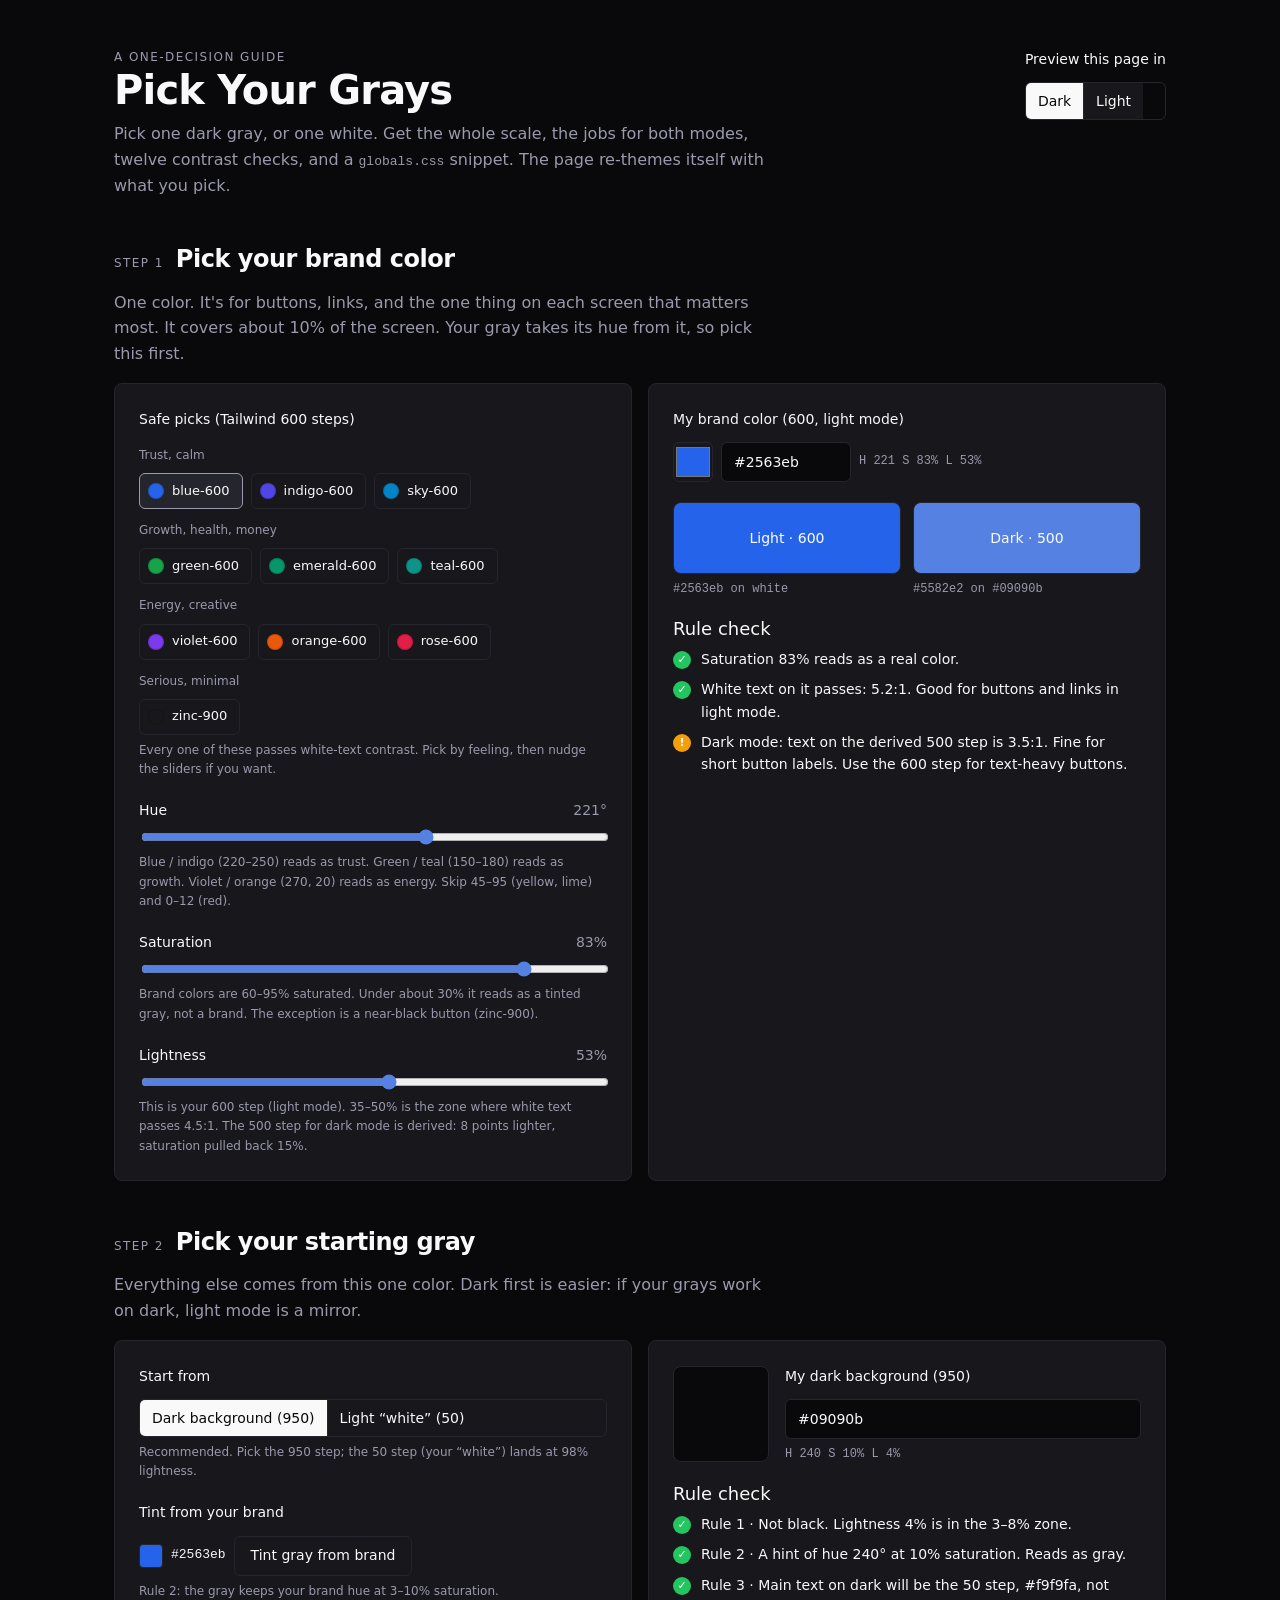
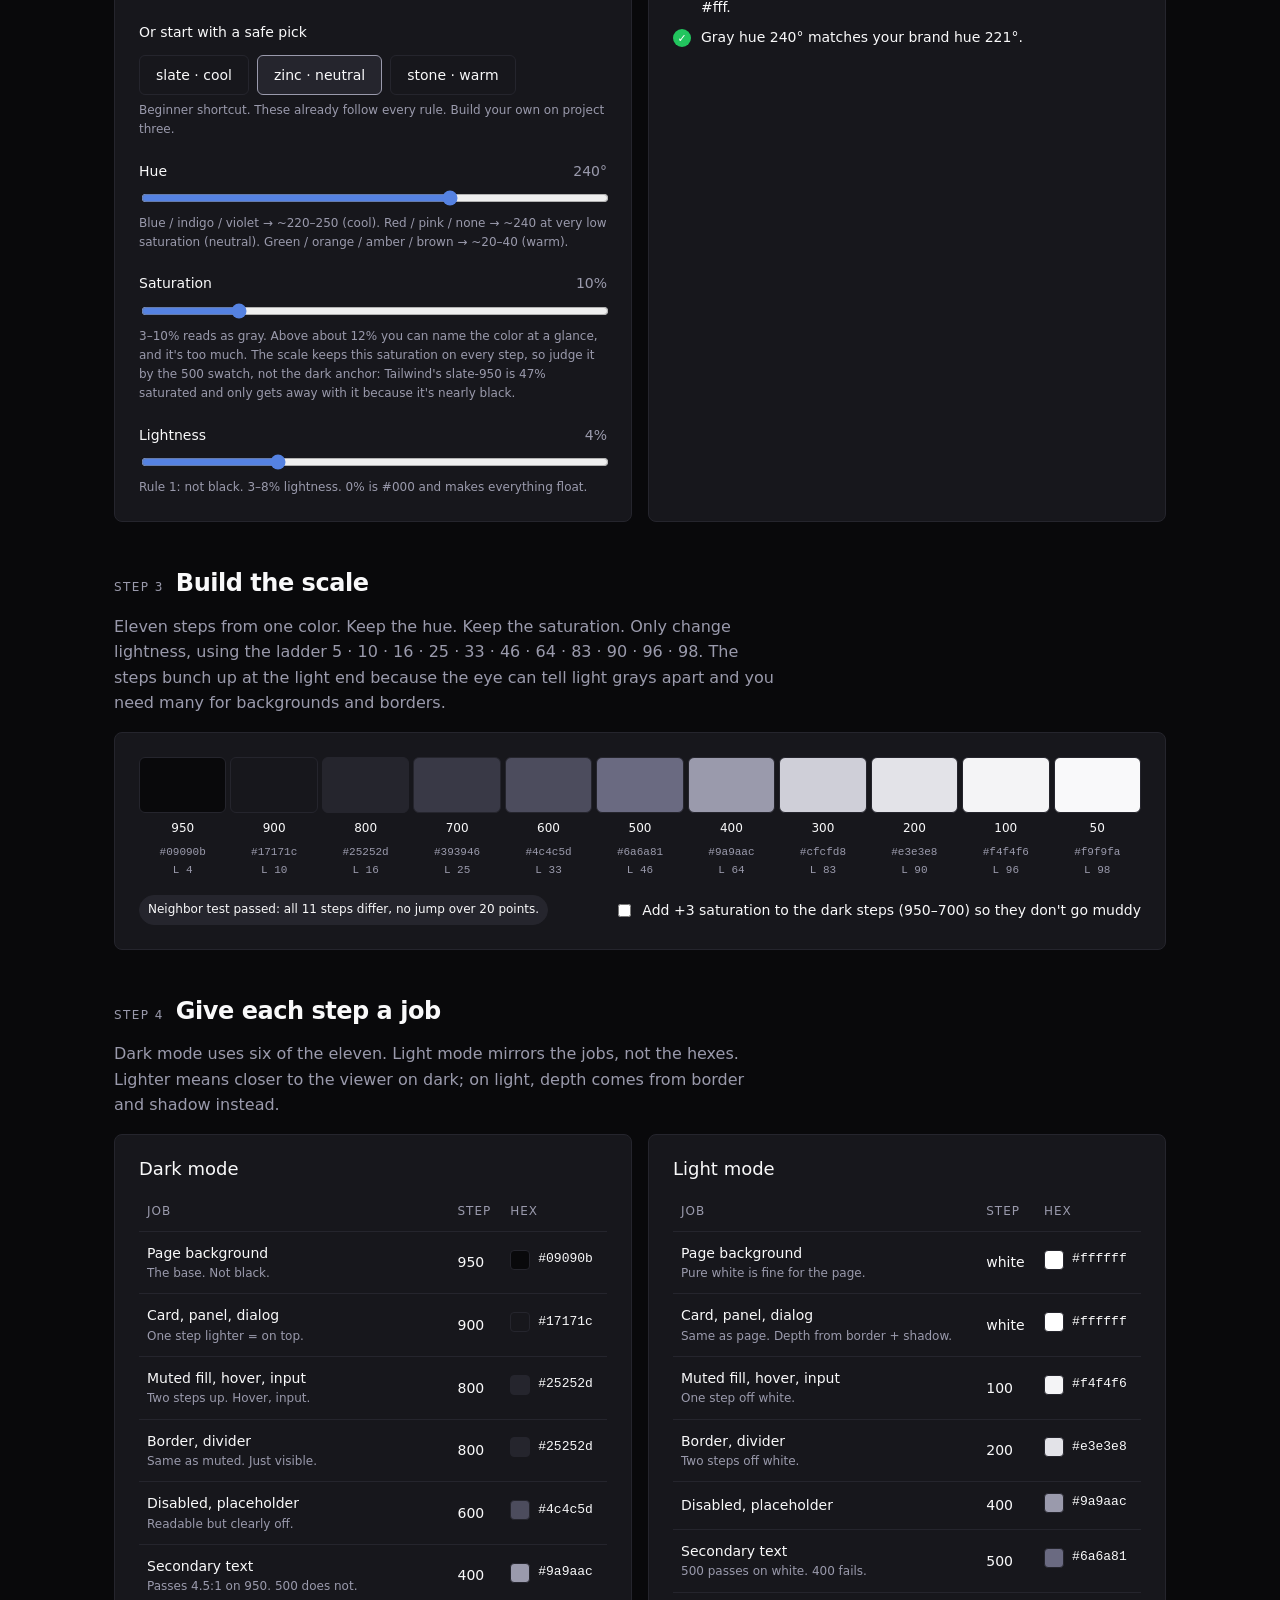
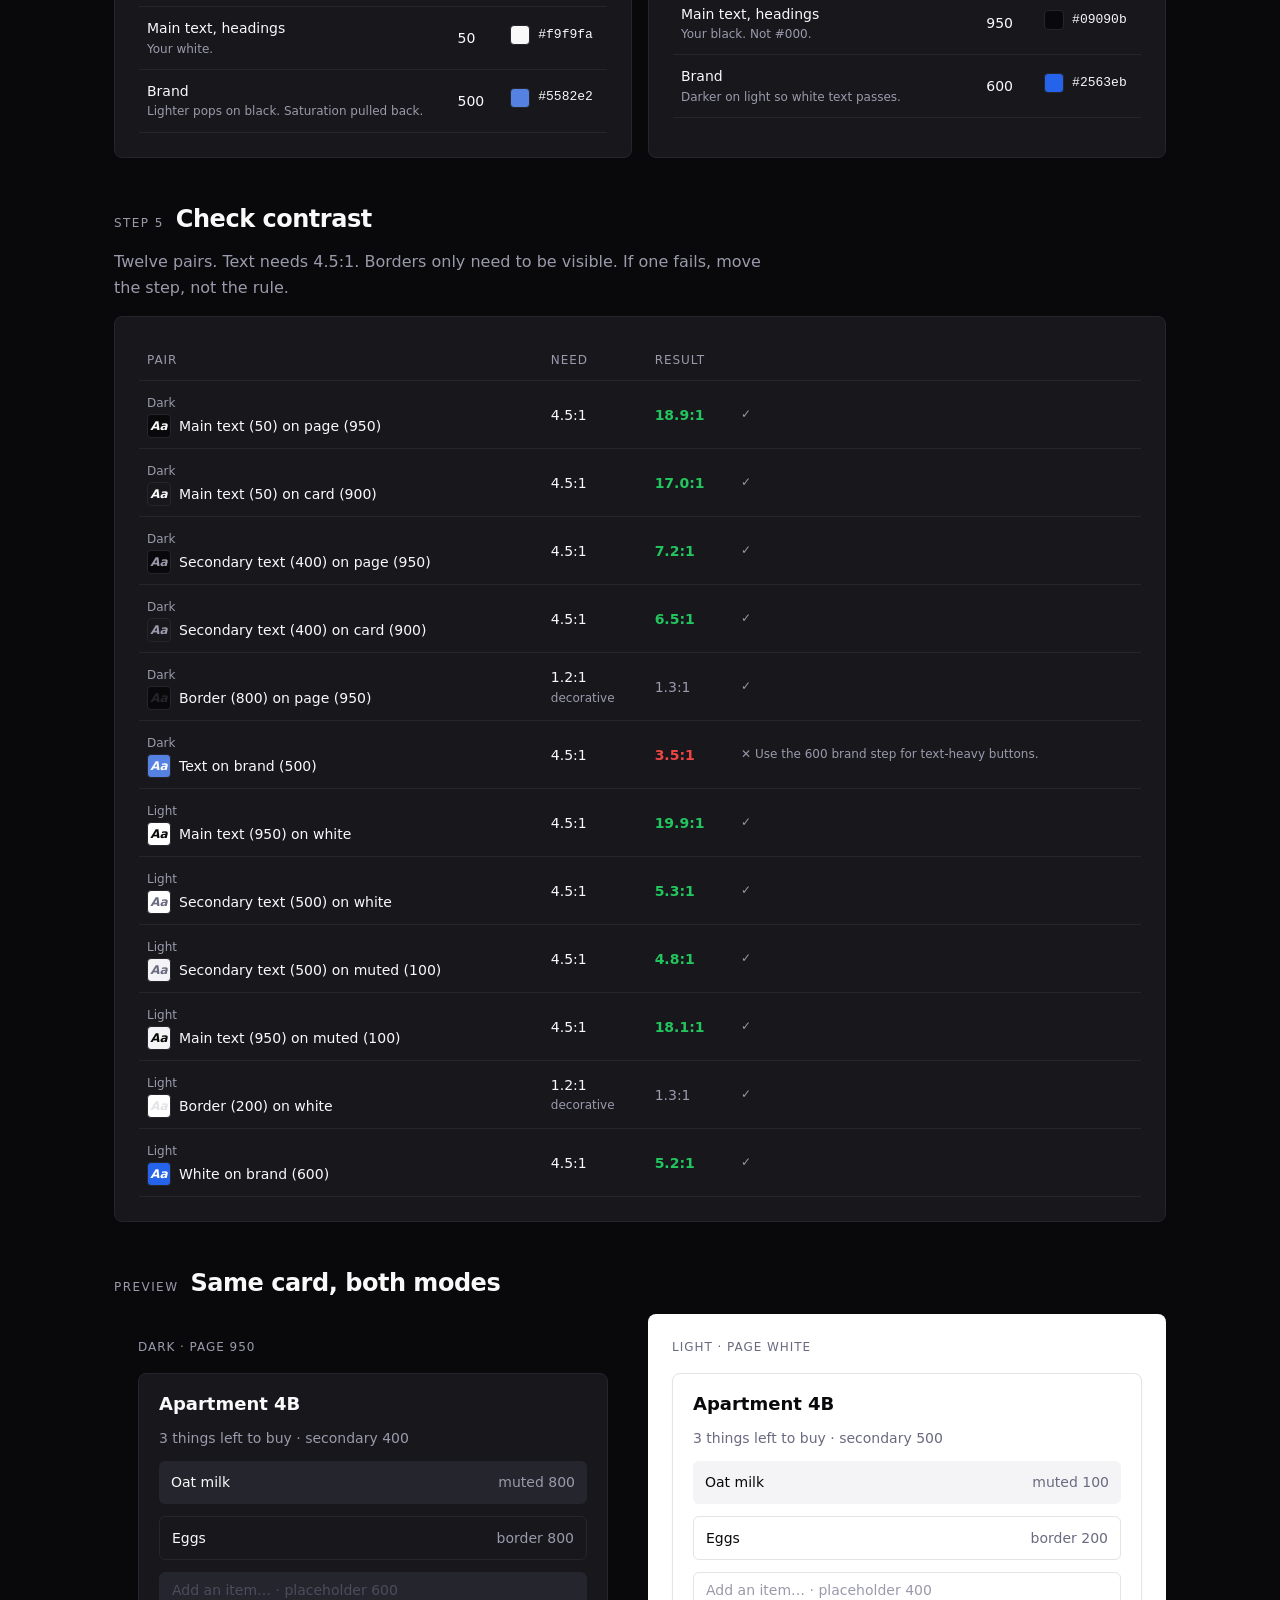
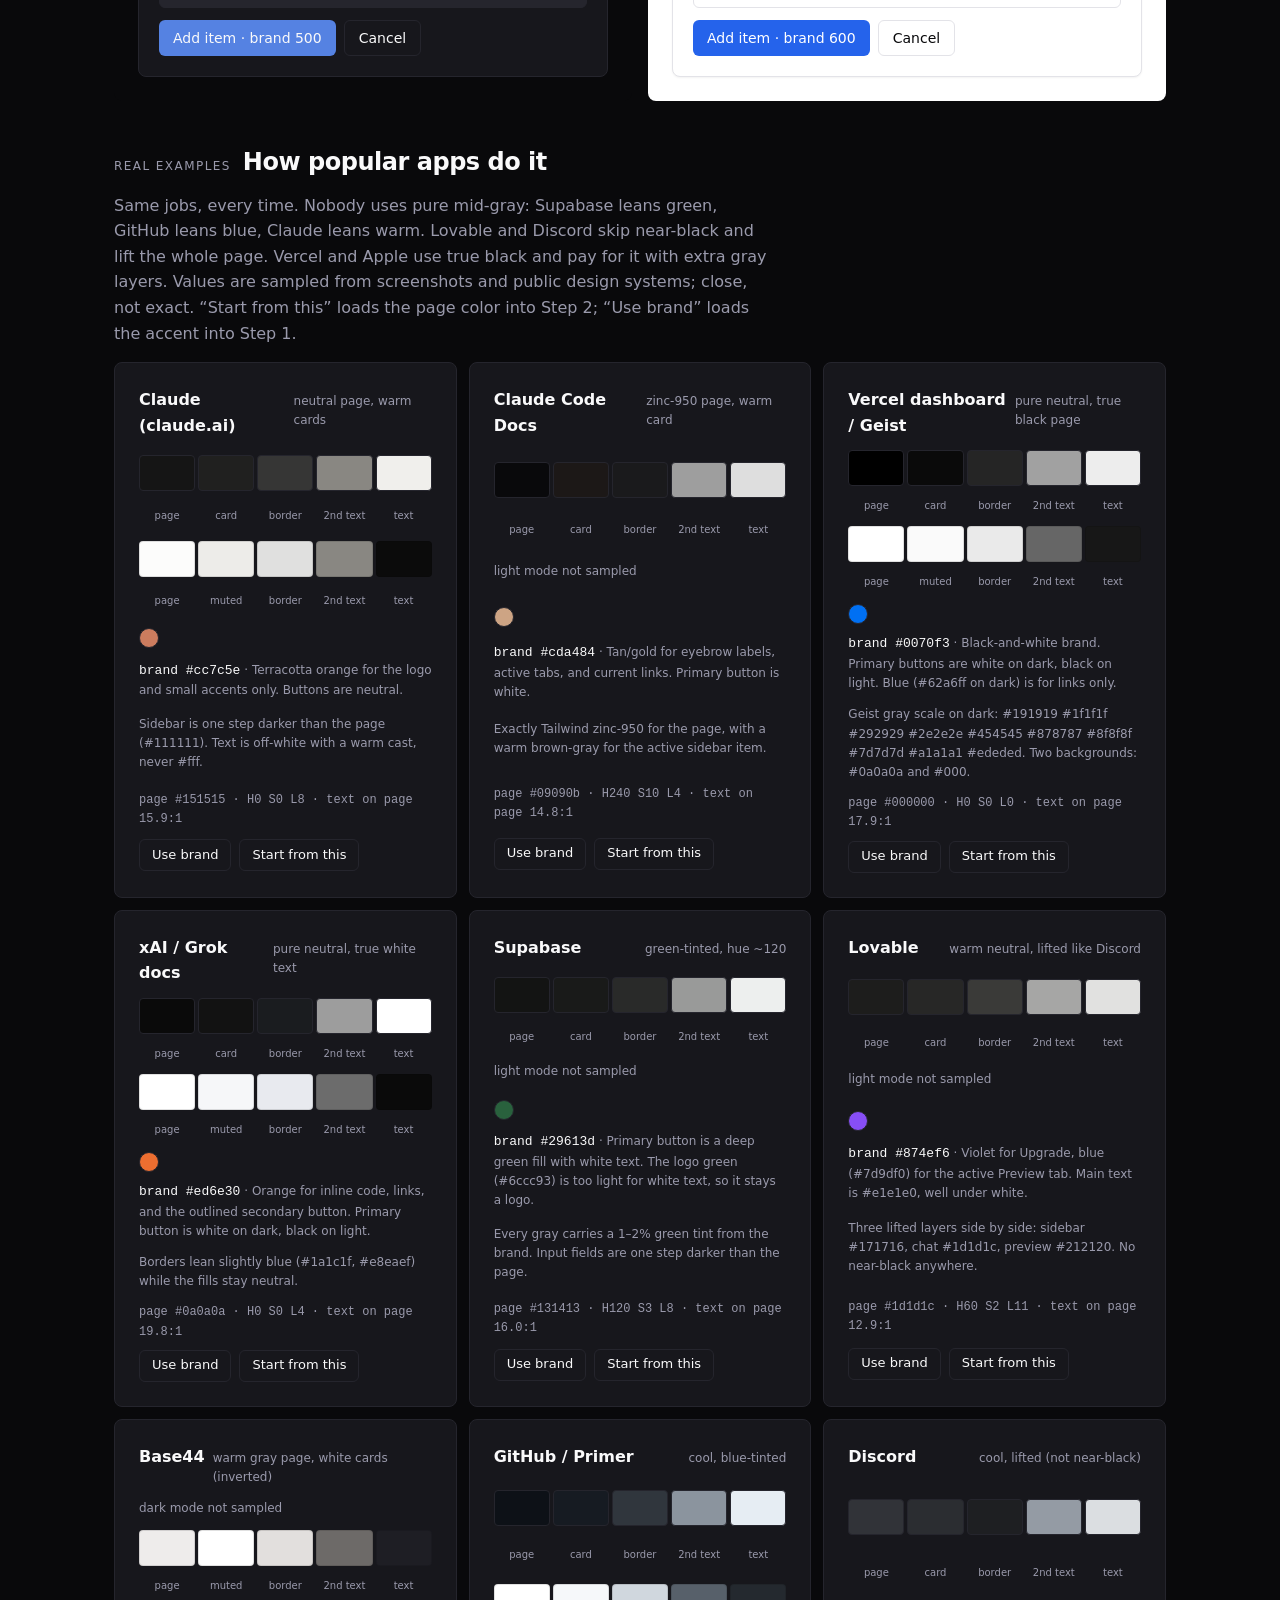
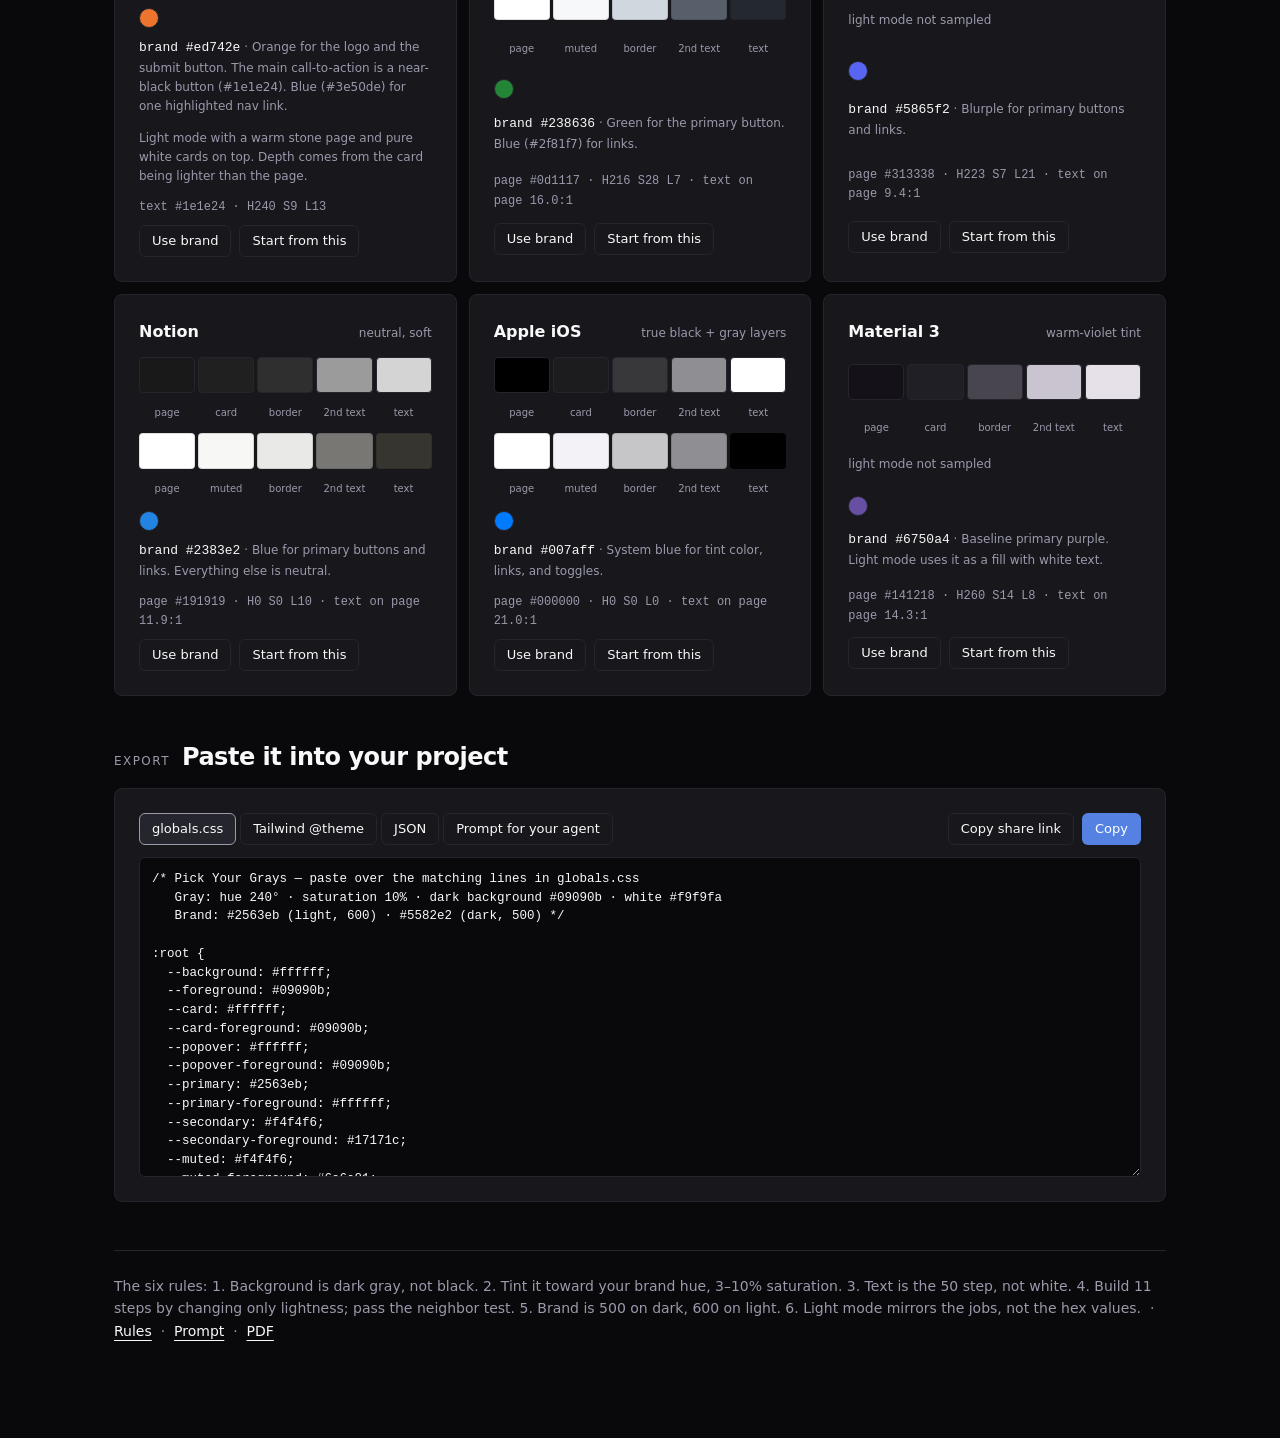
==== tools/pick-your-grays/index.html @ a3451616 "Add sampled dark-mode examples with brand colors Claude, Claude Code Docs, Vercel/Geist, xAI, Supaba" ====
<!doctype html>
<html lang="en">
<head>
<meta charset="utf-8">
<meta name="viewport" content="width=device-width, initial-scale=1">
<title>Pick Your Grays</title>
<meta name="description" content="Pick one dark gray or one white, get the whole neutral scale, jobs for both modes, 12 contrast checks, and a globals.css snippet.">
<style>
  /* The page themes itself with the grays you pick. These get overwritten by JS. */
  :root {
    --bg: #09090b;
    --card: #18181b;
    --muted: #27272a;
    --border: #27272a;
    --text: #fafafa;
    --text2: #a1a1aa;
    --disabled: #52525b;
    --brand: #3b82f6;
    --brand-fg: #ffffff;
    --ok: #22c55e;
    --warn: #f59e0b;
    --bad: #ef4444;
    --shadow: none;
    --radius: 8px;
  }
  * { box-sizing: border-box; }
  html { -webkit-font-smoothing: antialiased; }
  body {
    margin: 0;
    background: var(--bg);
    color: var(--text);
    font: 16px/1.6 Inter, ui-sans-serif, system-ui, -apple-system, "Segoe UI", Roboto, sans-serif;
  }
  a { color: var(--text); text-decoration: underline; text-underline-offset: 4px; }
  code, .mono { font-family: ui-monospace, "SF Mono", Menlo, Consolas, monospace; font-size: 13px; }
  h1, h2, h3 { margin: 0; letter-spacing: -0.02em; font-weight: 600; line-height: 1.15; }
  h1 { font-size: 40px; }
  h2 { font-size: 24px; }
  h3 { font-size: 18px; font-weight: 500; letter-spacing: 0; }
  p { margin: 0; max-width: 65ch; }
  .muted { color: var(--text2); }
  .small { font-size: 14px; }
  .xs { font-size: 12px; }

  .page { max-width: 1100px; margin: 0 auto; padding: 48px 24px 96px; display: grid; gap: 48px; }
  @media (max-width: 640px) { .page { padding: 32px 16px 64px; gap: 32px; } h1 { font-size: 32px; } }

  header { display: flex; flex-wrap: wrap; align-items: flex-start; justify-content: space-between; gap: 16px; }
  .eyebrow { font-size: 12px; letter-spacing: .12em; text-transform: uppercase; color: var(--text2); font-weight: 500; }

  section { display: grid; gap: 16px; }
  .step { display: flex; align-items: baseline; gap: 12px; }
  .step .n { font-size: 12px; letter-spacing: .12em; text-transform: uppercase; color: var(--text2); font-weight: 500; }

  .card { background: var(--card); border: 1px solid var(--border); border-radius: var(--radius); padding: 24px; box-shadow: var(--shadow); }
  .grid2 { display: grid; gap: 16px; grid-template-columns: 1fr; }
  @media (min-width: 800px) { .grid2 { grid-template-columns: 1fr 1fr; } }

  /* controls */
  label { display: block; font-size: 14px; font-weight: 500; margin-bottom: 6px; }
  .field { display: grid; gap: 6px; }
  .row { display: flex; flex-wrap: wrap; gap: 8px; align-items: center; }
  input[type="text"] {
    height: 40px; padding: 0 12px; border-radius: 6px; border: 1px solid var(--border);
    background: var(--bg); color: var(--text); font: inherit; font-size: 14px; width: 100%;
  }
  input[type="text"]:focus-visible, button:focus-visible, input[type="range"]:focus-visible, select:focus-visible {
    outline: 2px solid var(--brand); outline-offset: 2px;
  }
  input[type="color"] { width: 40px; height: 40px; padding: 0; border: 1px solid var(--border); border-radius: 6px; background: none; cursor: pointer; }
  input[type="range"] { width: 100%; accent-color: var(--brand); }
  .range-head { display: flex; justify-content: space-between; font-size: 14px; }
  .range-head .val { font-variant-numeric: tabular-nums; color: var(--text2); }
  .hint { font-size: 12px; color: var(--text2); }

  button {
    height: 40px; padding: 0 16px; border-radius: 6px; border: 1px solid var(--border);
    background: var(--card); color: var(--text); font: inherit; font-size: 14px; font-weight: 500; cursor: pointer;
  }
  button:hover { background: var(--muted); }
  button.primary { background: var(--brand); color: var(--brand-fg); border-color: transparent; }
  button.primary:hover { filter: brightness(1.08); }
  button.ghost { border-color: transparent; background: transparent; }
  button.ghost:hover { background: var(--muted); }
  button[aria-pressed="true"] { background: var(--muted); border-color: var(--text2); }
  button.sm { height: 32px; padding: 0 12px; font-size: 13px; }
  .seg { display: inline-flex; border: 1px solid var(--border); border-radius: 6px; overflow: hidden; }
  .seg button { border: 0; border-radius: 0; height: auto; min-height: 36px; padding: 6px 12px; line-height: 1.2; }
  .seg button + button { border-left: 1px solid var(--border); }
  .seg button[aria-pressed="true"] { background: var(--text); color: var(--bg); }

  /* brand presets */
  .chips { display: flex; flex-wrap: wrap; gap: 8px; }
  .chips button { display: inline-flex; align-items: center; gap: 8px; height: 36px; padding: 0 12px 0 8px; font-size: 13px; }
  .chips i { width: 16px; height: 16px; border-radius: 50%; border: 1px solid rgba(0,0,0,.15); flex: none; }
  .chips .grp { width: 100%; font-size: 12px; color: var(--text2); margin-top: 4px; }
  .pair { display: grid; grid-template-columns: 1fr 1fr; gap: 12px; }
  .pair .sw { height: 72px; border-radius: var(--radius); border: 1px solid var(--border); display: grid; place-items: center; font-size: 14px; font-weight: 500; }

  /* anchor swatch */
  .anchor { display: grid; grid-template-columns: 96px 1fr; gap: 16px; align-items: center; }
  .anchor .sw { width: 96px; height: 96px; border-radius: var(--radius); border: 1px solid var(--border); }
  .checks { list-style: none; margin: 0; padding: 0; display: grid; gap: 8px; font-size: 14px; }
  .checks li { display: flex; gap: 10px; align-items: flex-start; }
  .dot { flex: none; width: 18px; height: 18px; border-radius: 50%; display: inline-grid; place-items: center; font-size: 11px; font-weight: 600; margin-top: 3px; color: #fff; }
  .dot.ok { background: var(--ok); } .dot.warn { background: var(--warn); } .dot.bad { background: var(--bad); }

  /* scale */
  .scale { display: grid; grid-template-columns: repeat(11, 1fr); gap: 4px; }
  .scale .st { display: grid; gap: 6px; text-align: center; }
  .scale .sw { height: 56px; border-radius: 6px; border: 1px solid var(--border); }
  .scale .lbl { font-size: 12px; font-weight: 500; }
  .scale .hex { font-size: 11px; color: var(--text2); font-family: ui-monospace, Menlo, monospace; }
  @media (max-width: 640px) { .scale { grid-template-columns: repeat(6, 1fr); } .scale .hex { display: none; } }
  .gap-flags { display: flex; flex-wrap: wrap; gap: 8px; }
  .flag { font-size: 12px; padding: 4px 8px; border-radius: 999px; border: 1px solid var(--border); background: var(--muted); }
  .flag.bad { border-color: var(--bad); }
  .flag.warn { border-color: var(--warn); }

  /* tables */
  table { width: 100%; border-collapse: collapse; font-size: 14px; }
  th, td { text-align: left; padding: 10px 8px; border-bottom: 1px solid var(--border); vertical-align: middle; }
  th { font-size: 12px; text-transform: uppercase; letter-spacing: .08em; color: var(--text2); font-weight: 500; }
  td.num { font-variant-numeric: tabular-nums; }
  .chip { display: inline-flex; align-items: center; gap: 8px; }
  .chip i { width: 20px; height: 20px; border-radius: 4px; border: 1px solid var(--border); display: inline-block; }
  .pass { color: var(--ok); font-weight: 600; } .fail { color: var(--bad); font-weight: 600; } .border-ok { color: var(--text2); }
  .tip { font-size: 12px; color: var(--text2); }

  /* preview cards */
  .preview { display: grid; gap: 16px; grid-template-columns: 1fr; }
  @media (min-width: 720px) { .preview { grid-template-columns: 1fr 1fr; } }
  .pv { padding: 24px; border-radius: var(--radius); display: grid; gap: 16px; }
  .pv .pcard { padding: 20px; border-radius: var(--radius); display: grid; gap: 12px; }
  .pv h3 { font-size: 18px; font-weight: 600; }
  .pv .line { display: flex; justify-content: space-between; align-items: center; padding: 10px 12px; border-radius: 6px; font-size: 14px; }
  .pv .btn { height: 36px; padding: 0 14px; border-radius: 6px; border: 0; font-size: 14px; font-weight: 500; display: inline-flex; align-items: center; width: max-content; }
  .pv .inp { height: 36px; border-radius: 6px; display: flex; align-items: center; padding: 0 12px; font-size: 14px; }
  .pv .tag { font-size: 12px; letter-spacing: .08em; text-transform: uppercase; }

  /* examples */
  .examples { display: grid; gap: 12px; grid-template-columns: 1fr; }
  @media (min-width: 640px) { .examples { grid-template-columns: 1fr 1fr; } }
  @media (min-width: 960px) { .examples { grid-template-columns: 1fr 1fr 1fr; } }
  .ex { display: grid; gap: 12px; }
  .ex .strip { display: grid; grid-template-columns: repeat(5, 1fr); gap: 3px; }
  .ex .strip i { display: block; height: 36px; border-radius: 4px; border: 1px solid var(--border); }
  .ex .strip.light i { border-color: rgba(0,0,0,.12); }
  .ex .k { display: grid; grid-template-columns: repeat(5, 1fr); gap: 3px; font-size: 10px; color: var(--text2); text-align: center; }
  .ex .head { display: flex; justify-content: space-between; align-items: baseline; gap: 8px; }
  .ex .head b { font-weight: 600; }
  .ex .bdot { flex: none; width: 20px; height: 20px; border-radius: 50%; border: 1px solid var(--border); margin-top: 2px; }

  /* export */
  .tabs { display: flex; flex-wrap: wrap; gap: 4px; }
  textarea {
    width: 100%; min-height: 320px; padding: 12px; border-radius: 6px; border: 1px solid var(--border);
    background: var(--bg); color: var(--text); font-family: ui-monospace, Menlo, Consolas, monospace; font-size: 12.5px; line-height: 1.5; resize: vertical;
  }
  .toast { position: fixed; bottom: 24px; left: 50%; transform: translateX(-50%); background: var(--text); color: var(--bg); padding: 10px 16px; border-radius: 6px; font-size: 14px; font-weight: 500; opacity: 0; pointer-events: none; transition: opacity .2s; }
  .toast.show { opacity: 1; }
  footer { border-top: 1px solid var(--border); padding-top: 24px; font-size: 14px; color: var(--text2); }
</style>
</head>
<body>
<div class="page">

  <header>
    <div>
      <div class="eyebrow">A one-decision guide</div>
      <h1>Pick Your Grays</h1>
      <p class="muted" style="margin-top:8px">Pick one dark gray, or one white. Get the whole scale, the jobs for both modes, twelve contrast checks, and a <code>globals.css</code> snippet. The page re-themes itself with what you pick.</p>
    </div>
    <div class="field">
      <label for="previewMode">Preview this page in</label>
      <div class="seg" id="previewSeg" role="group" aria-label="Preview mode">
        <button type="button" data-preview="dark" aria-pressed="true">Dark</button>
        <button type="button" data-preview="light" aria-pressed="false">Light</button>
      </div>
    </div>
  </header>

  <!-- STEP 1: BRAND -->
  <section>
    <div class="step"><span class="n">Step 1</span><h2>Pick your brand color</h2></div>
    <p class="muted">One color. It's for buttons, links, and the one thing on each screen that matters most. It covers about 10% of the screen. Your gray takes its hue from it, so pick this first.</p>

    <div class="grid2">
      <div class="card" style="display:grid;gap:20px">
        <div class="field">
          <label>Safe picks (Tailwind 600 steps)</label>
          <div class="chips" id="brandPresets"></div>
          <div class="hint">Every one of these passes white-text contrast. Pick by feeling, then nudge the sliders if you want.</div>
        </div>

        <div class="field">
          <div class="range-head"><label for="bh" style="margin:0">Hue</label><span class="val" id="bhVal"></span></div>
          <input type="range" id="bh" min="0" max="360" step="1" value="221">
          <div class="hint">Blue / indigo (220–250) reads as trust. Green / teal (150–180) reads as growth. Violet / orange (270, 20) reads as energy. Skip 45–95 (yellow, lime) and 0–12 (red).</div>
        </div>

        <div class="field">
          <div class="range-head"><label for="bs" style="margin:0">Saturation</label><span class="val" id="bsVal"></span></div>
          <input type="range" id="bs" min="0" max="100" step="1" value="83">
          <div class="hint">Brand colors are 60–95% saturated. Under about 30% it reads as a tinted gray, not a brand. The exception is a near-black button (zinc-900).</div>
        </div>

        <div class="field">
          <div class="range-head"><label for="bl" style="margin:0">Lightness</label><span class="val" id="blVal"></span></div>
          <input type="range" id="bl" min="0" max="100" step="1" value="53">
          <div class="hint">This is your 600 step (light mode). 35–50% is the zone where white text passes 4.5:1. The 500 step for dark mode is derived: 8 points lighter, saturation pulled back 15%.</div>
        </div>
      </div>

      <div class="card" style="display:grid;gap:20px;align-content:start">
        <div class="field">
          <label for="brandHex">My brand color (600, light mode)</label>
          <div class="row">
            <input type="color" id="brandColor" value="#2563eb" aria-label="Brand color picker">
            <input type="text" id="brandHex" value="#2563eb" class="mono" style="width:130px" spellcheck="false">
            <span class="hint mono" id="brandHsl"></span>
          </div>
        </div>
        <div class="pair" id="brandPair"></div>
        <div>
          <h3 style="margin-bottom:8px">Rule check</h3>
          <ul class="checks" id="brandChecks"></ul>
        </div>
      </div>
    </div>
  </section>

  <!-- STEP 2: GRAY -->
  <section>
    <div class="step"><span class="n">Step 2</span><h2>Pick your starting gray</h2></div>
    <p class="muted">Everything else comes from this one color. Dark first is easier: if your grays work on dark, light mode is a mirror.</p>

    <div class="grid2">
      <div class="card" style="display:grid;gap:20px">
        <div class="field">
          <label>Start from</label>
          <div class="seg" id="startSeg" role="group" aria-label="Start from">
            <button type="button" data-start="dark" aria-pressed="true">Dark background (950)</button>
            <button type="button" data-start="light" aria-pressed="false">Light “white” (50)</button>
          </div>
          <div class="hint" id="startHint"></div>
        </div>

        <div class="field">
          <label>Tint from your brand</label>
          <div class="row">
            <span class="chip"><i id="brandMini" style="width:24px;height:24px"></i><code id="brandMiniHex"></code></span>
            <button type="button" id="tintFromBrand">Tint gray from brand</button>
          </div>
          <div class="hint">Rule 2: the gray keeps your brand hue at 3–10% saturation.</div>
        </div>

        <div class="field">
          <label>Or start with a safe pick</label>
          <div class="row" id="presets">
            <button type="button" data-preset="slate">slate · cool</button>
            <button type="button" data-preset="zinc">zinc · neutral</button>
            <button type="button" data-preset="stone">stone · warm</button>
          </div>
          <div class="hint">Beginner shortcut. These already follow every rule. Build your own on project three.</div>
        </div>

        <div class="field">
          <div class="range-head"><label for="hue" style="margin:0">Hue</label><span class="val" id="hueVal"></span></div>
          <input type="range" id="hue" min="0" max="360" step="1" value="240">
          <div class="hint">Blue / indigo / violet → ~220–250 (cool). Red / pink / none → ~240 at very low saturation (neutral). Green / orange / amber / brown → ~20–40 (warm).</div>
        </div>

        <div class="field">
          <div class="range-head"><label for="sat" style="margin:0">Saturation</label><span class="val" id="satVal"></span></div>
          <input type="range" id="sat" min="0" max="50" step="1" value="10">
          <div class="hint">3–10% reads as gray. Above about 12% you can name the color at a glance, and it's too much. The scale keeps this saturation on every step, so judge it by the 500 swatch, not the dark anchor: Tailwind's slate-950 is 47% saturated and only gets away with it because it's nearly black.</div>
        </div>

        <div class="field">
          <div class="range-head"><label for="light" style="margin:0" id="lightLabel">Lightness</label><span class="val" id="lightVal"></span></div>
          <input type="range" id="light" min="0" max="12" step="1" value="4">
          <div class="hint" id="lightHint"></div>
        </div>
      </div>

      <div class="card" style="display:grid;gap:20px;align-content:start">
        <div class="anchor">
          <div class="sw" id="anchorSw"></div>
          <div class="field">
            <label for="anchorHex" id="anchorLabel">My dark background (950)</label>
            <input type="text" id="anchorHex" class="mono" spellcheck="false" aria-describedby="anchorHsl">
            <div class="hint mono" id="anchorHsl"></div>
          </div>
        </div>
        <div>
          <h3 style="margin-bottom:8px">Rule check</h3>
          <ul class="checks" id="ruleChecks"></ul>
        </div>
      </div>
    </div>
  </section>

  <!-- STEP 3 -->
  <section>
    <div class="step"><span class="n">Step 3</span><h2>Build the scale</h2></div>
    <p class="muted">Eleven steps from one color. Keep the hue. Keep the saturation. Only change lightness, using the ladder 5 · 10 · 16 · 25 · 33 · 46 · 64 · 83 · 90 · 96 · 98. The steps bunch up at the light end because the eye can tell light grays apart and you need many for backgrounds and borders.</p>
    <div class="card" style="display:grid;gap:16px">
      <div class="scale" id="scale"></div>
      <div class="row" style="justify-content:space-between">
        <div class="gap-flags" id="neighbor"></div>
        <label class="row small" style="margin:0;font-weight:400"><input type="checkbox" id="boost"> Add +3 saturation to the dark steps (950–700) so they don't go muddy</label>
      </div>
    </div>
  </section>

  <!-- STEP 4 -->
  <section>
    <div class="step"><span class="n">Step 4</span><h2>Give each step a job</h2></div>
    <p class="muted">Dark mode uses six of the eleven. Light mode mirrors the jobs, not the hexes. Lighter means closer to the viewer on dark; on light, depth comes from border and shadow instead.</p>
    <div class="grid2">
      <div class="card">
        <h3 style="margin-bottom:12px">Dark mode</h3>
        <table><thead><tr><th>Job</th><th>Step</th><th>Hex</th></tr></thead><tbody id="jobsDark"></tbody></table>
      </div>
      <div class="card">
        <h3 style="margin-bottom:12px">Light mode</h3>
        <table><thead><tr><th>Job</th><th>Step</th><th>Hex</th></tr></thead><tbody id="jobsLight"></tbody></table>
      </div>
    </div>
  </section>

  <!-- STEP 5 -->
  <section>
    <div class="step"><span class="n">Step 5</span><h2>Check contrast</h2></div>
    <p class="muted">Twelve pairs. Text needs 4.5:1. Borders only need to be visible. If one fails, move the step, not the rule.</p>
    <div class="card" style="overflow-x:auto">
      <table>
        <thead><tr><th>Pair</th><th>Need</th><th>Result</th><th></th></tr></thead>
        <tbody id="contrast"></tbody>
      </table>
    </div>
  </section>

  <!-- PREVIEW -->
  <section>
    <div class="step"><span class="n">Preview</span><h2>Same card, both modes</h2></div>
    <div class="preview" id="preview"></div>
  </section>

  <!-- EXAMPLES -->
  <section>
    <div class="step"><span class="n">Real examples</span><h2>How popular apps do it</h2></div>
    <p class="muted">Same jobs, every time. Nobody uses pure mid-gray: Supabase leans green, GitHub leans blue, Claude leans warm. Lovable and Discord skip near-black and lift the whole page. Vercel and Apple use true black and pay for it with extra gray layers. Values are sampled from screenshots and public design systems; close, not exact. “Start from this” loads the page color into Step 2; “Use brand” loads the accent into Step 1.</p>
    <div class="examples" id="examples"></div>
  </section>

  <!-- EXPORT -->
  <section>
    <div class="step"><span class="n">Export</span><h2>Paste it into your project</h2></div>
    <div class="card" style="display:grid;gap:12px">
      <div class="row" style="justify-content:space-between">
        <div class="tabs" id="exportTabs" role="tablist">
          <button type="button" class="sm" data-tab="css" aria-pressed="true">globals.css</button>
          <button type="button" class="sm" data-tab="tailwind" aria-pressed="false">Tailwind @theme</button>
          <button type="button" class="sm" data-tab="json" aria-pressed="false">JSON</button>
          <button type="button" class="sm" data-tab="prompt" aria-pressed="false">Prompt for your agent</button>
        </div>
        <div class="row">
          <button type="button" class="sm" id="shareBtn">Copy share link</button>
          <button type="button" class="sm primary" id="copyBtn">Copy</button>
        </div>
      </div>
      <textarea id="exportOut" readonly spellcheck="false" aria-label="Export output"></textarea>
    </div>
  </section>

  <footer>
    The six rules: 1. Background is dark gray, not black. 2. Tint it toward your brand hue, 3–10% saturation. 3. Text is the 50 step, not white. 4. Build 11 steps by changing only lightness; pass the neighbor test. 5. Brand is 500 on dark, 600 on light. 6. Light mode mirrors the jobs, not the hex values.
    &nbsp;·&nbsp; <a href="RULES.md">Rules</a> &nbsp;·&nbsp; <a href="PROMPT.md">Prompt</a> &nbsp;·&nbsp; <a href="Pick-Your-Grays.pdf">PDF</a>
  </footer>
</div>
<div class="toast" id="toast" role="status" aria-live="polite"></div>

<script src="examples/examples.js"></script>
<script>
/* ---------- color math ---------- */
const clamp = (v, a, b) => Math.min(b, Math.max(a, v));
function hslToRgb(h, s, l) {
  s /= 100; l /= 100;
  const k = n => (n + h / 30) % 12;
  const a = s * Math.min(l, 1 - l);
  const f = n => l - a * Math.max(-1, Math.min(k(n) - 3, Math.min(9 - k(n), 1)));
  return [f(0), f(8), f(4)].map(v => Math.round(clamp(v, 0, 1) * 255));
}
function rgbToHex([r, g, b]) { return '#' + [r, g, b].map(v => v.toString(16).padStart(2, '0')).join(''); }
function hexToRgb(hex) {
  let h = hex.replace('#', '').trim();
  if (h.length === 3) h = h.split('').map(c => c + c).join('');
  if (!/^[0-9a-f]{6}$/i.test(h)) return null;
  return [0, 2, 4].map(i => parseInt(h.slice(i, i + 2), 16));
}
function rgbToHsl([r, g, b]) {
  r /= 255; g /= 255; b /= 255;
  const max = Math.max(r, g, b), min = Math.min(r, g, b);
  let h = 0, s = 0; const l = (max + min) / 2;
  if (max !== min) {
    const d = max - min;
    s = l > 0.5 ? d / (2 - max - min) : d / (max + min);
    switch (max) {
      case r: h = (g - b) / d + (g < b ? 6 : 0); break;
      case g: h = (b - r) / d + 2; break;
      default: h = (r - g) / d + 4;
    }
    h *= 60;
  }
  return [Math.round(h), Math.round(s * 100), Math.round(l * 100)];
}
const hsl = (h, s, l) => rgbToHex(hslToRgb(h, s, l));
function lum(hex) {
  const c = hexToRgb(hex).map(v => { v /= 255; return v <= 0.03928 ? v / 12.92 : Math.pow((v + 0.055) / 1.055, 2.4); });
  return 0.2126 * c[0] + 0.7152 * c[1] + 0.0722 * c[2];
}
function contrast(a, b) {
  const l1 = lum(a), l2 = lum(b);
  const [hi, lo] = l1 > l2 ? [l1, l2] : [l2, l1];
  return (hi + 0.05) / (lo + 0.05);
}
const fmt = r => (Math.round(r * 10) / 10).toFixed(1) + ':1';

/* ---------- the ladder ---------- */
const STEPS = [950, 900, 800, 700, 600, 500, 400, 300, 200, 100, 50];
const LADDER = [5, 10, 16, 25, 33, 46, 64, 83, 90, 96, 98];
const BRAND_PRESETS = [
  { group: 'Trust, calm', items: [['blue-600', '#2563eb'], ['indigo-600', '#4f46e5'], ['sky-600', '#0284c7']] },
  { group: 'Growth, health, money', items: [['green-600', '#16a34a'], ['emerald-600', '#059669'], ['teal-600', '#0d9488']] },
  { group: 'Energy, creative', items: [['violet-600', '#7c3aed'], ['orange-600', '#ea580c'], ['rose-600', '#e11d48']] },
  { group: 'Serious, minimal', items: [['zinc-900', '#18181b']] },
];
const PRESETS = {
  // Same hues as Tailwind slate / zinc / stone. Saturation is held at 10 because the
  // scale keeps one S value on every step: slate-950's real S47 hides at L5 but would
  // turn the 500 step blue.
  slate: { h: 222, s: 10, l: 5, note: 'Slate: hue 222 at 10% saturation (Tailwind\'s slate-950 is 47%, which only hides because it is nearly black)' },
  zinc:  { h: 240, s: 10, l: 4, note: 'Zinc: hue 240 at 10% saturation, the neutral default' },
  stone: { h: 20,  s: 10, l: 4, note: 'Stone: hue 20 at 10% saturation, warm' },
};

/* ---------- state ---------- */
const state = {
  start: 'dark',      // 'dark' anchors the 950 step, 'light' anchors the 50 step
  preview: 'dark',
  h: 240, s: 10, l: 4,
  lightL: 98,         // remembered when switching start mode
  bh: 221, bs: 83, bl: 53,   // brand color as HSL; state.brand (hex) is derived from these on every render
  brand: '#2563eb', brandExact: '#2563eb',
  boost: false,
  tab: 'css',
};

function buildScale() {
  const L = [...LADDER];
  if (state.start === 'dark') {
    L[0] = state.l;
    for (let i = 1; i < L.length; i++) L[i] = Math.max(L[i], L[i - 1] + (i < 7 ? 4 : 2));
    L[10] = state.lightL; // still let the 50 step be what the user chose last time
    for (let i = 9; i >= 0; i--) L[i] = Math.min(L[i], L[i + 1] - 2);
  } else {
    L[10] = state.l;
    for (let i = 9; i >= 0; i--) L[i] = Math.min(L[i], L[i + 1] - 2);
  }
  return STEPS.map((step, i) => {
    const s = state.boost && i <= 3 ? clamp(state.s + 3, 0, 100) : state.s;
    const l = clamp(L[i], 0, 100);
    return { step, l, s, hex: hsl(state.h, s, l) };
  });
}
const byStep = scale => Object.fromEntries(scale.map(x => [x.step, x.hex]));

const isNearBlackBrand = () => state.bl < 20 && state.bs < 25;
function brandPair(g) {
  const b600 = state.brand;
  if (isNearBlackBrand() && g) {
    // A black button has no dark-mode equivalent; it flips to a white button (the 50 step) with 950 text.
    return { b600, b500: g[50], fg600: '#ffffff', fg500: g[950], flipped: true };
  }
  const b500 = hsl(state.bh, Math.round(state.bs * 0.85), clamp(state.bl + 8, 0, 72));
  return { b600, b500, fg600: '#ffffff', fg500: g ? g[50] : '#ffffff', flipped: false };
}

function jobs(scale) {
  const g = byStep(scale);
  const { b600, b500, fg600, fg500, flipped } = brandPair(g);
  return {
    dark: {
      page: { step: 950, hex: g[950], why: 'The base. Not black.' },
      card: { step: 900, hex: g[900], why: 'One step lighter = on top.' },
      muted: { step: 800, hex: g[800], why: 'Two steps up. Hover, input.' },
      border: { step: 800, hex: g[800], why: 'Same as muted. Just visible.' },
      disabled: { step: 600, hex: g[600], why: 'Readable but clearly off.' },
      text2: { step: 400, hex: g[400], why: 'Passes 4.5:1 on 950. 500 does not.' },
      text: { step: 50, hex: g[50], why: 'Your white.' },
      brand: { step: flipped ? '50' : '500', hex: b500, fg: fg500, why: flipped ? 'Black brand flips to a white button on dark.' : 'Lighter pops on black. Saturation pulled back.' },
    },
    light: {
      page: { step: 'white', hex: '#ffffff', why: 'Pure white is fine for the page.' },
      card: { step: 'white', hex: '#ffffff', why: 'Same as page. Depth from border + shadow.' },
      muted: { step: 100, hex: g[100], why: 'One step off white.' },
      border: { step: 200, hex: g[200], why: 'Two steps off white.' },
      disabled: { step: 400, hex: g[400], why: '' },
      text2: { step: 500, hex: g[500], why: '500 passes on white. 400 fails.' },
      text: { step: 950, hex: g[950], why: 'Your black. Not #000.' },
      brand: { step: '600', hex: b600, fg: fg600, why: 'Darker on light so white text passes.' },
    },
  };
}

function contrastRows(j, g) {
  const d = j.dark, l = j.light;
  return [
    { mode: 'Dark', name: 'Main text (50) on page (950)', fg: d.text.hex, bg: d.page.hex, need: 4.5, tip: 'Lower the 950 lightness.' },
    { mode: 'Dark', name: 'Main text (50) on card (900)', fg: d.text.hex, bg: d.card.hex, need: 4.5, tip: 'Lower the 950 lightness so 900 comes down too.' },
    { mode: 'Dark', name: 'Secondary text (400) on page (950)', fg: d.text2.hex, bg: d.page.hex, need: 4.5, tip: 'Use 300 for secondary text, or lower the background.' },
    { mode: 'Dark', name: 'Secondary text (400) on card (900)', fg: d.text2.hex, bg: d.card.hex, need: 4.5, tip: 'Use 300 for secondary text on cards.' },
    { mode: 'Dark', name: 'Border (800) on page (950)', fg: d.border.hex, bg: d.page.hex, need: 1.2, deco: true, tip: 'Use 700 for borders.' },
    { mode: 'Dark', name: 'Text on brand (500)', fg: d.brand.fg, bg: d.brand.hex, need: 4.5, tip: 'Use the 600 brand step for text-heavy buttons.' },
    { mode: 'Light', name: 'Main text (950) on white', fg: l.text.hex, bg: l.page.hex, need: 4.5, tip: '' },
    { mode: 'Light', name: 'Secondary text (500) on white', fg: l.text2.hex, bg: l.page.hex, need: 4.5, tip: 'Use 600 for secondary text.' },
    { mode: 'Light', name: 'Secondary text (500) on muted (100)', fg: l.text2.hex, bg: l.muted.hex, need: 4.5, tip: 'Borderline by design. Use 600 inside muted fills.' },
    { mode: 'Light', name: 'Main text (950) on muted (100)', fg: l.text.hex, bg: l.muted.hex, need: 4.5, tip: '' },
    { mode: 'Light', name: 'Border (200) on white', fg: l.border.hex, bg: l.page.hex, need: 1.2, deco: true, tip: 'Use 300 for borders.' },
    { mode: 'Light', name: 'White on brand (600)', fg: l.brand.fg, bg: l.brand.hex, need: 4.5, tip: 'Lower the brand lightness until this passes.' },
  ].map(r => ({ ...r, ratio: contrast(r.fg, r.bg) }));
}

/* ---------- rendering ---------- */
const $ = id => document.getElementById(id);
const esc = s => String(s).replace(/[&<>"]/g, c => ({ '&': '&amp;', '<': '&lt;', '>': '&gt;', '"': '&quot;' }[c]));

function renderControls() {
  $('hue').value = state.h; $('hueVal').textContent = state.h + '°';
  $('sat').value = state.s; $('satVal').textContent = state.s + '%';
  const lightEl = $('light');
  if (state.start === 'dark') {
    lightEl.min = 0; lightEl.max = 14;
    $('lightHint').textContent = 'Rule 1: not black. 3–8% lightness. 0% is #000 and makes everything float.';
    $('anchorLabel').textContent = 'My dark background (950)';
    $('startHint').textContent = 'Recommended. Pick the 950 step; the 50 step (your “white”) lands at 98% lightness.';
  } else {
    lightEl.min = 90; lightEl.max = 100;
    $('lightHint').textContent = 'Rule 3: not pure white. 96–99% lightness. 100% is #fff and glows on dark.';
    $('anchorLabel').textContent = 'My light “white” (50)';
    $('startHint').textContent = 'Pick the 50 step (your text on dark, and your muted fills on light). The 950 step lands at 5% lightness.';
  }
  lightEl.value = state.l; $('lightVal').textContent = state.l + '%';
  const anchor = hsl(state.h, state.s, state.l);
  $('anchorSw').style.background = anchor;
  if (document.activeElement !== $('anchorHex')) $('anchorHex').value = anchor;
  $('anchorHsl').textContent = `H ${state.h}  S ${state.s}%  L ${state.l}%`;
  if (document.activeElement !== $('brandHex')) $('brandHex').value = state.brand;
  $('brandColor').value = state.brand;
  $('bh').value = state.bh; $('bhVal').textContent = state.bh + '°';
  $('bs').value = state.bs; $('bsVal').textContent = state.bs + '%';
  $('bl').value = state.bl; $('blVal').textContent = state.bl + '%';
  $('brandHsl').textContent = `H ${state.bh}  S ${state.bs}%  L ${state.bl}%`;
  $('brandMini').style.background = state.brand; $('brandMiniHex').textContent = state.brand;
  document.querySelectorAll('#brandPresets button').forEach(b => b.setAttribute('aria-pressed', b.dataset.hex === state.brand));
  $('boost').checked = state.boost;
  document.querySelectorAll('#startSeg button').forEach(b => b.setAttribute('aria-pressed', b.dataset.start === state.start));
  document.querySelectorAll('#previewSeg button').forEach(b => b.setAttribute('aria-pressed', b.dataset.preview === state.preview));
  document.querySelectorAll('#exportTabs button').forEach(b => b.setAttribute('aria-pressed', b.dataset.tab === state.tab));
  const match = Object.entries(PRESETS).find(([, p]) => p.h === state.h && p.s === state.s && p.l === state.l && state.start === 'dark' && !state.boost);
  document.querySelectorAll('#presets button').forEach(b => b.setAttribute('aria-pressed', !!match && match[0] === b.dataset.preset));
}

function renderRuleChecks(scale) {
  const items = [];
  const g = byStep(scale);
  const pick = (ok, warn, text) => items.push({ cls: ok ? 'ok' : warn ? 'warn' : 'bad', text });
  if (state.start === 'dark') {
    if (state.l === 0) pick(false, false, 'Rule 1 · That is #000. Everything on top will look like it floats. Raise lightness to 3–8%.');
    else if (state.l < 3) pick(false, true, `Rule 1 · Lightness ${state.l}% is almost black. 3–8% is the safe zone.`);
    else if (state.l > 8) pick(false, true, `Rule 1 · Lightness ${state.l}% is lifted, like Discord. It works, but it feels softer and you lose some depth for cards.`);
    else pick(true, false, `Rule 1 · Not black. Lightness ${state.l}% is in the 3–8% zone.`);
  } else {
    if (state.l === 100) pick(false, false, 'Rule 3 · That is #fff. White text glows on dark. Drop to 96–99%.');
    else if (state.l < 96) pick(false, true, `Rule 3 · Lightness ${state.l}% is a bit dim for main text. 96–99% is the safe zone.`);
    else pick(true, false, `Rule 3 · Not pure white. Lightness ${state.l}% is in the 96–99% zone.`);
  }
  if (state.s > 12) pick(false, false, `Rule 2 · Saturation ${state.s}% reads as a color in the mid steps (look at the 500 swatch). Drop to 3–10%.`);
  else if (state.s > 10) pick(false, true, `Rule 2 · Saturation ${state.s}% is at the edge. Squint: can you name the color? Then drop it.`);
  else if (state.s < 3) pick(false, true, `Rule 2 · Saturation ${state.s}% is a pure gray. Fine, but a 3–10% tint toward your brand hue feels more intentional.`);
  else pick(true, false, `Rule 2 · A hint of hue ${state.h}° at ${state.s}% saturation. Reads as gray.`);
  if (state.start === 'dark') {
    pick(g[50] !== '#ffffff', true, `Rule 3 · Main text on dark will be the 50 step, ${g[50]}, not #fff.`);
  } else {
    pick(g[950] !== '#000000', true, `Rule 1 · Page background on dark will be the 950 step, ${g[950]}, not #000.`);
  }
  const brandRgb = hexToRgb(state.brand);
  if (brandRgb) {
    const [bh, bs] = rgbToHsl(brandRgb);
    let diff = Math.abs(bh - state.h); diff = Math.min(diff, 360 - diff);
    if (bs < 15) pick(true, false, 'Brand is near-black or gray. A neutral tint (zinc) fits.');
    else if (diff <= 40 || state.s < 3) pick(true, false, `Gray hue ${state.h}° matches your brand hue ${bh}°.`);
    else pick(false, true, `Your brand hue is ${bh}° but the gray hue is ${state.h}°. Press “Tint gray from brand” unless you want the contrast on purpose.`);
  } else {
    pick(false, true, 'Brand hex is not valid. Use #rrggbb.');
  }
  $('ruleChecks').innerHTML = items.map(i => `<li><span class="dot ${i.cls}">${i.cls === 'ok' ? '✓' : i.cls === 'warn' ? '!' : '✕'}</span><span>${esc(i.text)}</span></li>`).join('');
}

function renderBrand(j, g) {
  const d = j.dark.brand, l = j.light.brand;
  $('brandPair').innerHTML = `
    <div><div class="sw" style="background:${l.hex};color:${l.fg}">Light · 600</div><div class="xs mono muted" style="margin-top:6px">${l.hex} on white</div></div>
    <div><div class="sw" style="background:${d.hex};color:${d.fg}">Dark · ${d.step}</div><div class="xs mono muted" style="margin-top:6px">${d.hex} on ${g[950]}</div></div>`;

  const items = [];
  const pick = (cls, text) => items.push({ cls, text });
  const cWhite = contrast(l.fg, l.hex);
  const cDark = contrast(d.fg, d.hex);
  const onWhite = contrast(l.hex, '#ffffff');
  const onPage = contrast(d.hex, g[950]);
  const h = state.bh, s = state.bs, L = state.bl;
  const hueIn = (a, b) => h >= a && h <= b;

  if (isNearBlackBrand()) {
    pick('ok', 'Near-black brand. Serious, minimal. It becomes a white button in dark mode. Pair it with a neutral gray (zinc).');
  } else {
    if (s < 30) pick('warn', `Saturation ${s}% reads as a tinted gray, not a brand. Push it above 60%, or go near-black on purpose (zinc-900).`);
    else if (s > 95 && L > 45) pick('warn', `Saturation ${s}% at this lightness is neon. Pull it back a little.`);
    else pick('ok', `Saturation ${s}% reads as a real color.`);
  }

  if (cWhite >= 4.5) pick('ok', `White text on it passes: ${fmt(cWhite)}. Good for buttons and links in light mode.`);
  else if (cWhite >= 3) pick('warn', `White text on it is ${fmt(cWhite)}. Passes for big text only. Lower the lightness to about ${Math.max(20, L - 10)}% for 4.5:1.`);
  else pick('bad', `White text on it fails: ${fmt(cWhite)}. Lower the lightness (this is your 600 step; try 35–45%).`);

  if (cDark >= 4.5) pick('ok', `Dark mode: text on the ${d.step} step passes, ${fmt(cDark)}.`);
  else if (cDark >= 3) pick('warn', `Dark mode: text on the derived 500 step is ${fmt(cDark)}. Fine for short button labels. Use the 600 step for text-heavy buttons.`);
  else pick('bad', `Dark mode: text on the derived 500 step fails, ${fmt(cDark)}. Lower the lightness or saturation.`);

  if (onWhite < 3) pick('warn', `It is only ${fmt(onWhite)} against white, so outlines and links will be faint. Lower the lightness.`);
  if (onPage < 3) pick('warn', `The dark-mode version is only ${fmt(onPage)} against your ${g[950]} page. Buttons will sink in. Raise the lightness.`);

  if (!isNearBlackBrand() && s >= 30) {
    if (hueIn(45, 95)) pick('bad', 'Yellow and lime: white text on them fails contrast at any useful lightness. Pick another hue, or plan for dark text on this button.');
    if ((h <= 12 || h >= 352) && s >= 50) pick('warn', 'Red is for errors. If your brand is red, use rose (hue 347) and keep red-600 for delete and destructive.');
  }
  $('brandChecks').innerHTML = items.map(i => `<li><span class="dot ${i.cls}">${i.cls === 'ok' ? '✓' : i.cls === 'warn' ? '!' : '✕'}</span><span>${esc(i.text)}</span></li>`).join('');
}

function renderBrandPresets() {
  $('brandPresets').innerHTML = BRAND_PRESETS.map(gp => `<div class="grp">${esc(gp.group)}</div>` + gp.items.map(([name, hex]) => `<button type="button" data-hex="${hex}"><i style="background:${hex}"></i>${name}</button>`).join('')).join('');
}

function renderScale(scale) {
  $('scale').innerHTML = scale.map(x => `<div class="st"><div class="sw" style="background:${x.hex}" title="${x.hex}"></div><div class="lbl">${x.step}</div><div class="hex">${x.hex}<br>L ${x.l}</div></div>`).join('');
  const flags = [];
  for (let i = 0; i < scale.length - 1; i++) {
    const a = scale[i], b = scale[i + 1];
    const dl = b.l - a.l;
    if (dl < 2) flags.push(`<span class="flag bad">${a.step} and ${b.step} look the same (ΔL ${dl})</span>`);
    else if (dl > 20) flags.push(`<span class="flag warn">${a.step} → ${b.step} is a big jump (ΔL ${dl})</span>`);
  }
  $('neighbor').innerHTML = flags.length ? flags.join('') : '<span class="flag">Neighbor test passed: all 11 steps differ, no jump over 20 points.</span>';
}

function jobRows(m) {
  const order = [['page', 'Page background'], ['card', 'Card, panel, dialog'], ['muted', 'Muted fill, hover, input'], ['border', 'Border, divider'], ['disabled', 'Disabled, placeholder'], ['text2', 'Secondary text'], ['text', 'Main text, headings'], ['brand', 'Brand']];
  return order.map(([k, label]) => {
    const j = m[k];
    return `<tr><td>${label}<div class="tip">${esc(j.why)}</div></td><td class="num">${j.step}</td><td><span class="chip"><i style="background:${j.hex}"></i><code>${j.hex}</code></span></td></tr>`;
  }).join('');
}

function renderContrast(rows) {
  $('contrast').innerHTML = rows.map(r => {
    const pass = r.ratio >= r.need;
    const cls = pass ? (r.deco ? 'border-ok' : 'pass') : 'fail';
    const label = pass ? '✓' : '✕ ' + (r.tip || 'Move the step.');
    return `<tr><td><span class="xs muted">${r.mode}</span><br><span class="chip"><i style="background:${r.bg};color:${r.fg};display:inline-grid;place-items:center;font-size:12px;font-weight:600;width:24px;height:24px">Aa</i>${esc(r.name)}</span></td><td class="num">${r.need}:1${r.deco ? '<div class="tip">decorative</div>' : ''}</td><td class="num ${cls}">${fmt(r.ratio)}</td><td class="tip ${pass ? '' : 'fail'}" style="font-weight:400">${esc(label)}</td></tr>`;
  }).join('');
}

function previewCard(mode, m) {
  const shadow = mode === 'light' ? '0 1px 2px 0 rgb(0 0 0 / .05)' : 'none';
  return `<div class="pv" style="background:${m.page.hex};color:${m.text.hex}">
    <div class="tag" style="color:${m.text2.hex}">${mode} · page ${m.page.step}</div>
    <div class="pcard" style="background:${m.card.hex};border:1px solid ${m.border.hex};box-shadow:${shadow}">
      <h3>Apartment 4B</h3>
      <div style="color:${m.text2.hex};font-size:14px">3 things left to buy · secondary ${m.text2.step}</div>
      <div class="line" style="background:${m.muted.hex}">Oat milk <span style="color:${m.text2.hex}">muted ${m.muted.step}</span></div>
      <div class="line" style="border:1px solid ${m.border.hex}">Eggs <span style="color:${m.text2.hex}">border ${m.border.step}</span></div>
      <div class="inp" style="background:${mode === 'dark' ? m.muted.hex : m.page.hex};border:1px solid ${m.border.hex};color:${m.disabled.hex}">Add an item… · placeholder ${m.disabled.step}</div>
      <div style="display:flex;gap:8px;align-items:center">
        <span class="btn" style="background:${m.brand.hex};color:${m.brand.fg}">Add item · brand ${m.brand.step}</span>
        <span class="btn" style="background:transparent;border:1px solid ${m.border.hex};color:${m.text.hex}">Cancel</span>
      </div>
    </div>
  </div>`;
}

function renderExamples() {
  const list = window.GRAY_EXAMPLES || [];
  $('examples').innerHTML = list.map((e, i) => {
    const d = e.dark, l = e.light;
    const strip = (o, keys, cls) => `<div class="strip ${cls}">${keys.map(k => `<i style="background:${o[k]}" title="${k} ${o[k]}"></i>`).join('')}</div>`;
    const anchor = d ? d.page : l.text;
    const [h, s, li] = rgbToHsl(hexToRgb(anchor));
    const b = e.brand;
    return `<div class="card ex">
      <div class="head"><b>${esc(e.name)}</b><span class="xs muted">${esc(e.tint)}</span></div>
      ${d ? strip(d, ['page', 'card', 'border', 'secondaryText', 'text'], 'dark') + '<div class="k"><span>page</span><span>card</span><span>border</span><span>2nd text</span><span>text</span></div>' : '<div class="xs muted">dark mode not sampled</div>'}
      ${l ? strip(l, ['page', 'muted', 'border', 'secondaryText', 'text'], 'light') + '<div class="k"><span>page</span><span>muted</span><span>border</span><span>2nd text</span><span>text</span></div>' : '<div class="xs muted">light mode not sampled</div>'}
      ${b ? `<div class="row" style="align-items:flex-start;gap:10px"><i class="bdot" style="background:${b.hex}"></i><div class="xs"><span class="mono">brand ${b.hex}</span> <span class="muted">· ${esc(b.note || '')}</span></div></div>` : ''}
      ${e.notes ? `<div class="xs muted">${esc(e.notes)}</div>` : ''}
      <div class="row" style="justify-content:space-between">
        <span class="xs mono muted">${d ? 'page' : 'text'} ${anchor} · H${h} S${s} L${li}${d ? ' · text on page ' + fmt(contrast(d.text, d.page)) : ''}</span>
        <span class="row">
          ${b ? `<button type="button" class="sm" data-brand="${b.hex}">Use brand</button>` : ''}
          <button type="button" class="sm" data-example="${i}">Start from this</button>
        </span>
      </div>
    </div>`;
  }).join('');
}

function themePage(j) {
  const m = j[state.preview];
  const r = document.documentElement.style;
  r.setProperty('--bg', m.page.hex); r.setProperty('--card', m.card.hex); r.setProperty('--muted', m.muted.hex);
  r.setProperty('--border', m.border.hex); r.setProperty('--text', m.text.hex); r.setProperty('--text2', m.text2.hex);
  r.setProperty('--disabled', m.disabled.hex); r.setProperty('--brand', m.brand.hex);
  r.setProperty('--shadow', state.preview === 'light' ? '0 1px 2px 0 rgb(0 0 0 / .05)' : 'none');
  r.setProperty('--ok', state.preview === 'light' ? '#16a34a' : '#22c55e');
  r.setProperty('--warn', state.preview === 'light' ? '#d97706' : '#f59e0b');
  r.setProperty('--bad', state.preview === 'light' ? '#dc2626' : '#ef4444');
}

/* ---------- exports ---------- */
function presetName() {
  const match = Object.entries(PRESETS).find(([, p]) => p.h === state.h && p.s === state.s);
  return match ? match[0] : 'gray';
}
function exportCss(j, g) {
  const d = j.dark, l = j.light;
  return `/* Pick Your Grays — paste over the matching lines in globals.css
   Gray: hue ${state.h}° · saturation ${state.s}% · dark background ${g[950]} · white ${g[50]}
   Brand: ${l.brand.hex} (light, 600) · ${d.brand.hex} (dark, 500) */

:root {
  --background: ${l.page.hex};
  --foreground: ${l.text.hex};
  --card: ${l.card.hex};
  --card-foreground: ${l.text.hex};
  --popover: ${l.card.hex};
  --popover-foreground: ${l.text.hex};
  --primary: ${l.brand.hex};
  --primary-foreground: ${l.brand.fg};
  --secondary: ${l.muted.hex};
  --secondary-foreground: ${g[900]};
  --muted: ${l.muted.hex};
  --muted-foreground: ${l.text2.hex};
  --accent: ${l.muted.hex};
  --accent-foreground: ${g[900]};
  --border: ${l.border.hex};
  --input: ${l.border.hex};
  --ring: ${l.brand.hex};
}

.dark {
  --background: ${d.page.hex};
  --foreground: ${d.text.hex};
  --card: ${d.card.hex};
  --card-foreground: ${d.text.hex};
  --popover: ${d.card.hex};
  --popover-foreground: ${d.text.hex};
  --primary: ${d.brand.hex};
  --primary-foreground: ${d.brand.fg};
  --secondary: ${d.muted.hex};
  --secondary-foreground: ${d.text.hex};
  --muted: ${d.muted.hex};
  --muted-foreground: ${d.text2.hex};
  --accent: ${d.muted.hex};
  --accent-foreground: ${d.text.hex};
  --border: ${d.border.hex};
  --input: ${d.border.hex};
  --ring: ${d.brand.hex};
}
`;
}
function exportTailwind(scale) {
  const n = presetName();
  return `/* Tailwind CSS v4 — adds bg-${n}-950, text-${n}-400, etc.
   Prefer the job tokens in globals.css for app code; use this scale for one-offs and charts. */
@theme {
${scale.map(x => `  --color-${n}-${x.step}: ${x.hex};`).join('\n')}
}
`;
}
function exportJson(scale, j) {
  const out = {
    source: { start: state.start, hue: state.h, saturation: state.s, lightness: state.l, brand: state.brand, boostDarkSaturation: state.boost },
    scale: Object.fromEntries(scale.map(x => [x.step, x.hex])),
    jobs: {
      dark: Object.fromEntries(Object.entries(j.dark).map(([k, v]) => [k, v.hex])),
      light: Object.fromEntries(Object.entries(j.light).map(([k, v]) => [k, v.hex])),
    },
  };
  return JSON.stringify(out, null, 2) + '\n';
}
function exportPrompt(scale, j, rows) {
  const g = byStep(scale);
  const tint = state.s < 3 ? 'pure neutral' : ({ slate: 'cool (slate)', zinc: 'neutral (zinc)', stone: 'warm (stone)' }[presetName()] || `custom (hue ${state.h}°)`);
  const fails = rows.filter(r => r.ratio < r.need);
  return `Read RULES.md (Pick Your Grays) and follow every rule in it.

My brand color is ${state.brand}. My gray tint is ${tint}.
My dark background (950) is ${g[950]} (H ${state.h} S ${state.s}% L ${scale[0].l}%).
My "white" (50) is ${g[50]}.

I already built the scale. Use these exact hexes, do not regenerate them:
${scale.map(x => `  ${x.step}: ${x.hex}`).join('\n')}

Jobs (dark → light):
  page background  ${j.dark.page.hex} → ${j.light.page.hex}
  card / panel     ${j.dark.card.hex} → ${j.light.card.hex}
  muted / hover    ${j.dark.muted.hex} → ${j.light.muted.hex}
  border           ${j.dark.border.hex} → ${j.light.border.hex}
  disabled         ${j.dark.disabled.hex} → ${j.light.disabled.hex}
  secondary text   ${j.dark.text2.hex} → ${j.light.text2.hex}
  main text        ${j.dark.text.hex} → ${j.light.text.hex}
  brand            ${j.dark.brand.hex} (${j.dark.brand.step}) → ${j.light.brand.hex} (600)

Contrast: ${fails.length ? fails.length + ' pair(s) fail. Fix these first and tell me what you moved:\n' + fails.map(f => `  - ${f.mode}: ${f.name} is ${fmt(f.ratio)}, needs ${f.need}:1. ${f.tip}`).join('\n') : 'all 12 pairs pass. Keep it that way.'}

Do this:
1. Write these into globals.css as CSS variables under :root (light) and .dark (dark), using only the job names already in that file (--background, --foreground, --card, --card-foreground, --primary, --secondary, --muted, --muted-foreground, --accent, --border, --input, --ring). Do not add new variable names.
2. Never use raw hex or raw Tailwind colors (bg-zinc-900, text-gray-500) anywhere else in the app. Job tokens only.
3. Dark mode gets no shadows; depth is card (900) on page (950) with an 800 border. Light mode cards are white with a 200 border and shadow-sm.
4. Report the exact lines you changed.
`;
}

/* ---------- main render ---------- */
let current = {};
function render() {
  state.brand = state.brandExact || hsl(state.bh, state.bs, state.bl);
  const scale = buildScale();
  const j = jobs(scale);
  const g = byStep(scale);
  const rows = contrastRows(j, g);
  current = { scale, j, g, rows };
  renderControls();
  renderBrand(j, g);
  renderRuleChecks(scale);
  renderScale(scale);
  $('jobsDark').innerHTML = jobRows(j.dark);
  $('jobsLight').innerHTML = jobRows(j.light);
  renderContrast(rows);
  $('preview').innerHTML = previewCard('dark', j.dark) + previewCard('light', j.light);
  themePage(j);
  renderExport();
  save();
}
function renderExport() {
  const { scale, j, g, rows } = current;
  const out = state.tab === 'css' ? exportCss(j, g) : state.tab === 'tailwind' ? exportTailwind(scale) : state.tab === 'json' ? exportJson(scale, j) : exportPrompt(scale, j, rows);
  $('exportOut').value = out;
}

/* ---------- persistence + share ---------- */
function save() {
  try { localStorage.setItem('pick-your-grays', JSON.stringify(state)); } catch (e) {}
  try {
    const p = new URLSearchParams({ start: state.start, h: state.h, s: state.s, l: state.l, brand: state.brand.replace('#', ''), boost: state.boost ? 1 : 0 });
    history.replaceState(null, '', '#' + p.toString());
  } catch (e) {}
}
function load() {
  try {
    const saved = JSON.parse(localStorage.getItem('pick-your-grays') || 'null');
    if (saved && typeof saved === 'object') Object.assign(state, saved);
  } catch (e) {}
  try {
    const p = new URLSearchParams(location.hash.slice(1));
    if (p.has('h')) {
      state.start = p.get('start') === 'light' ? 'light' : 'dark';
      state.h = clamp(+p.get('h') || 0, 0, 360);
      state.s = clamp(+p.get('s') || 0, 0, 50);
      state.l = clamp(+p.get('l') || 0, 0, 100);
      if (hexToRgb('#' + (p.get('brand') || ''))) { state.brand = '#' + p.get('brand'); state.brandFromHash = true; }
      state.boost = p.get('boost') === '1';
    }
  } catch (e) {}
  if (state.start === 'light') state.lightL = state.l;
  if (hexToRgb(state.brand) && (state.bh === undefined || state.brandFromHash)) {
    [state.bh, state.bs, state.bl] = rgbToHsl(hexToRgb(state.brand));
    state.brandExact = state.brand;
  }
  delete state.brandFromHash;
}

/* ---------- events ---------- */
function toast(msg) { const t = $('toast'); t.textContent = msg; t.classList.add('show'); clearTimeout(t._t); t._t = setTimeout(() => t.classList.remove('show'), 1600); }
function setAnchorFromHex(hex) {
  const rgb = hexToRgb(hex); if (!rgb) return false;
  const [h, s, l] = rgbToHsl(rgb);
  state.h = h; state.s = clamp(s, 0, 50); state.l = l;
  if (state.start === 'light') state.lightL = l;
  return true;
}

$('hue').addEventListener('input', e => { state.h = +e.target.value; render(); });
$('sat').addEventListener('input', e => { state.s = +e.target.value; render(); });
$('light').addEventListener('input', e => { state.l = +e.target.value; if (state.start === 'light') state.lightL = state.l; render(); });
$('boost').addEventListener('change', e => { state.boost = e.target.checked; render(); });
$('anchorHex').addEventListener('input', e => { if (setAnchorFromHex(e.target.value)) render(); });
$('anchorHex').addEventListener('blur', render);
function setBrandFromHex(hex) { const rgb = hexToRgb(hex); if (!rgb) return false; [state.bh, state.bs, state.bl] = rgbToHsl(rgb); state.brandExact = rgbToHex(rgb); return true; }
$('brandHex').addEventListener('input', e => { if (setBrandFromHex(e.target.value)) render(); });
$('brandHex').addEventListener('blur', render);
$('brandColor').addEventListener('input', e => { if (setBrandFromHex(e.target.value)) render(); });
$('bh').addEventListener('input', e => { state.bh = +e.target.value; state.brandExact = null; render(); });
$('bs').addEventListener('input', e => { state.bs = +e.target.value; state.brandExact = null; render(); });
$('bl').addEventListener('input', e => { state.bl = +e.target.value; state.brandExact = null; render(); });
$('brandPresets').addEventListener('click', e => {
  const b = e.target.closest('button[data-hex]'); if (!b) return;
  setBrandFromHex(b.dataset.hex); render();
});
$('tintFromBrand').addEventListener('click', () => {
  const rgb = hexToRgb(state.brand); if (!rgb) return;
  const [h, s] = rgbToHsl(rgb);
  state.h = h;
  if (s < 15) { state.h = 240; state.s = clamp(state.s, 3, 10); toast('Brand is near-neutral, so the gray is zinc-like'); }
  else if (state.s < 3 || state.s > 10) state.s = 8;
  render();
});
$('presets').addEventListener('click', e => {
  const b = e.target.closest('button[data-preset]'); if (!b) return;
  const p = PRESETS[b.dataset.preset];
  state.start = 'dark'; state.h = p.h; state.s = p.s; state.l = p.l; state.lightL = 98; state.boost = false;
  render();
  toast(p.note);
});
$('startSeg').addEventListener('click', e => {
  const b = e.target.closest('button[data-start]'); if (!b || b.dataset.start === state.start) return;
  state.start = b.dataset.start;
  state.l = state.start === 'dark' ? current.scale[0].l : state.lightL;
  render();
});
$('previewSeg').addEventListener('click', e => {
  const b = e.target.closest('button[data-preview]'); if (!b) return;
  state.preview = b.dataset.preview; render();
});
$('exportTabs').addEventListener('click', e => {
  const b = e.target.closest('button[data-tab]'); if (!b) return;
  state.tab = b.dataset.tab; renderControls(); renderExport(); save();
});
$('examples').addEventListener('click', e => {
  const bb = e.target.closest('button[data-brand]');
  if (bb) {
    setBrandFromHex(bb.dataset.brand); render();
    document.getElementById('brandPresets').scrollIntoView({ behavior: 'smooth', block: 'center' });
    toast(`Brand set to ${bb.dataset.brand}`);
    return;
  }
  const b = e.target.closest('button[data-example]'); if (!b) return;
  const ex = window.GRAY_EXAMPLES[+b.dataset.example];
  if (ex.dark) {
    state.start = 'dark';
    setAnchorFromHex(ex.dark.page);
  } else {
    // light-only example: start from its main text color, which is the 950 step
    state.start = 'dark';
    setAnchorFromHex(ex.light.text);
  }
  render();
  document.getElementById('anchorHex').scrollIntoView({ behavior: 'smooth', block: 'center' });
  toast(`Starting from ${ex.name}'s ${ex.dark ? 'page' : 'text'} color`);
});
$('copyBtn').addEventListener('click', async () => {
  try { await navigator.clipboard.writeText($('exportOut').value); toast('Copied'); }
  catch (e) { $('exportOut').select(); toast('Select all and copy'); }
});
$('shareBtn').addEventListener('click', async () => {
  try { await navigator.clipboard.writeText(location.href); toast('Link copied'); }
  catch (e) { toast('Copy the URL from the address bar'); }
});

load();
renderBrandPresets();
renderExamples();
render();
</script>
</body>
</html>
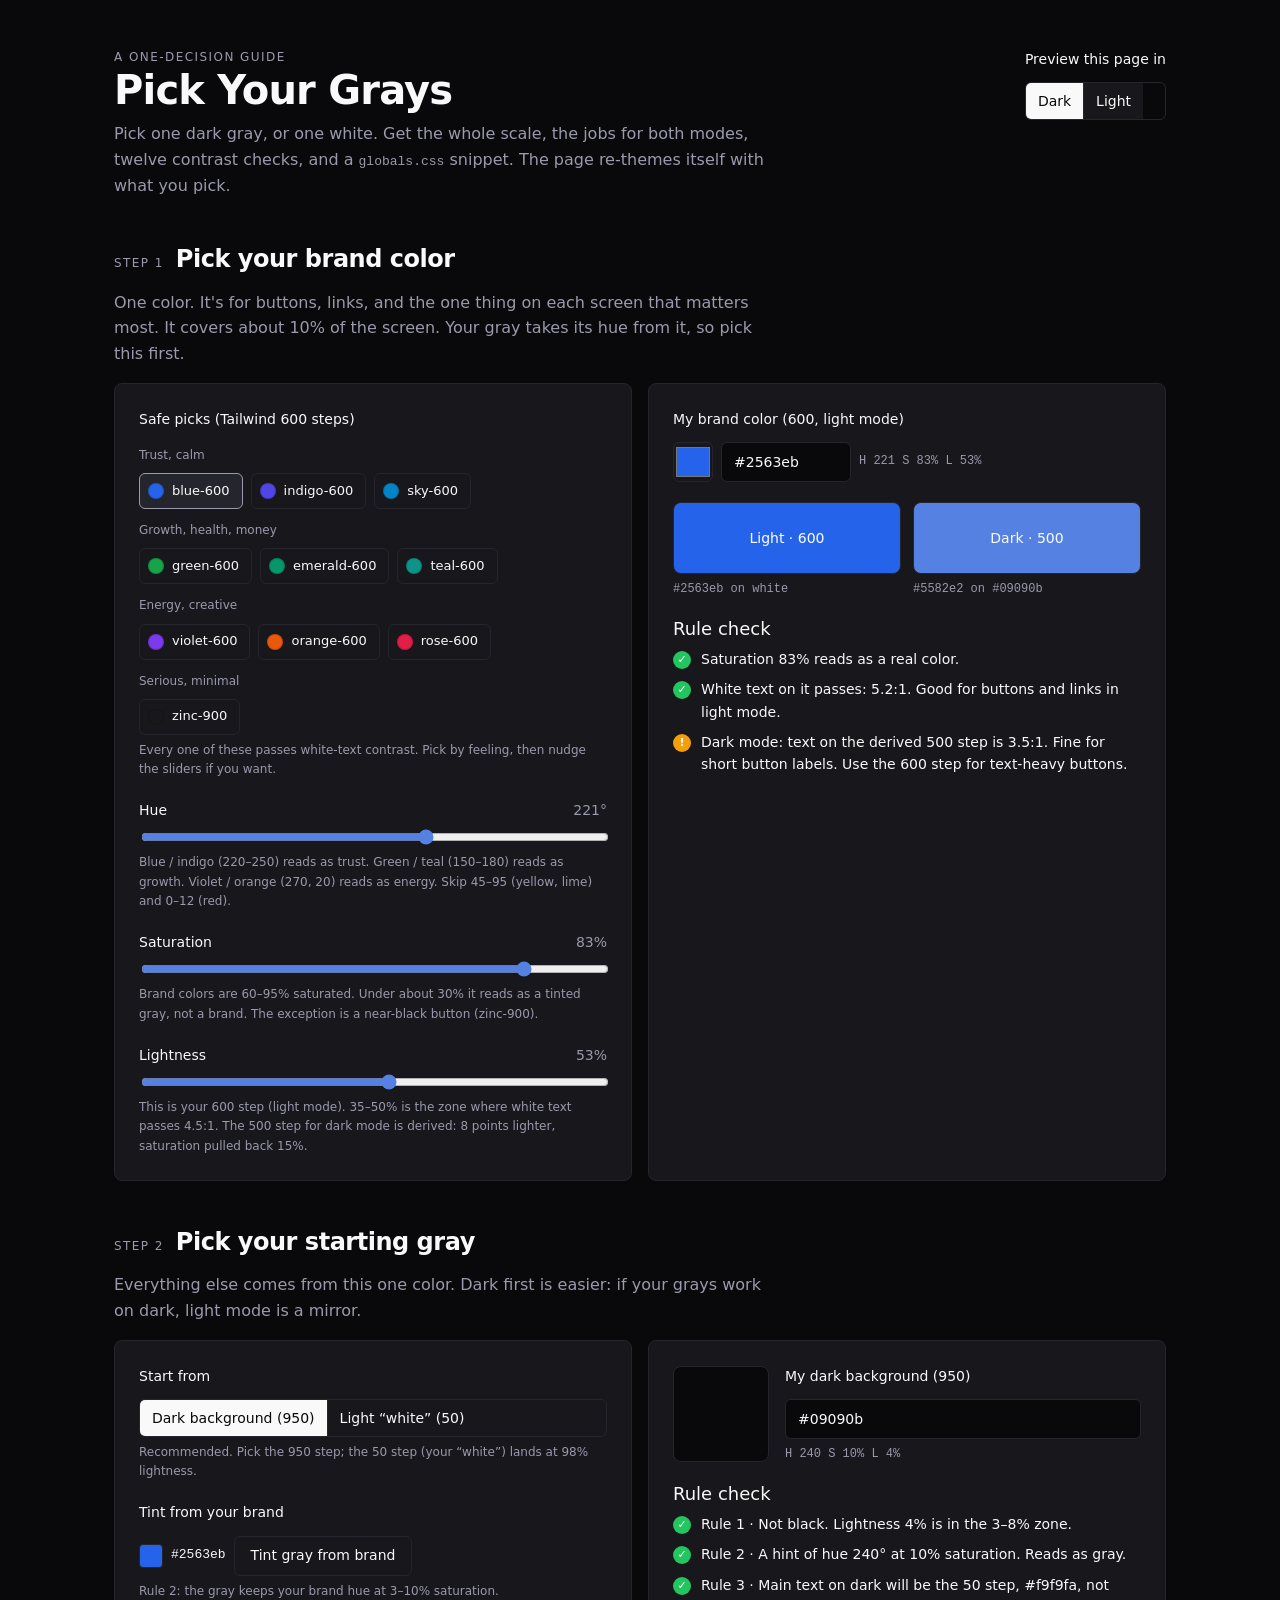
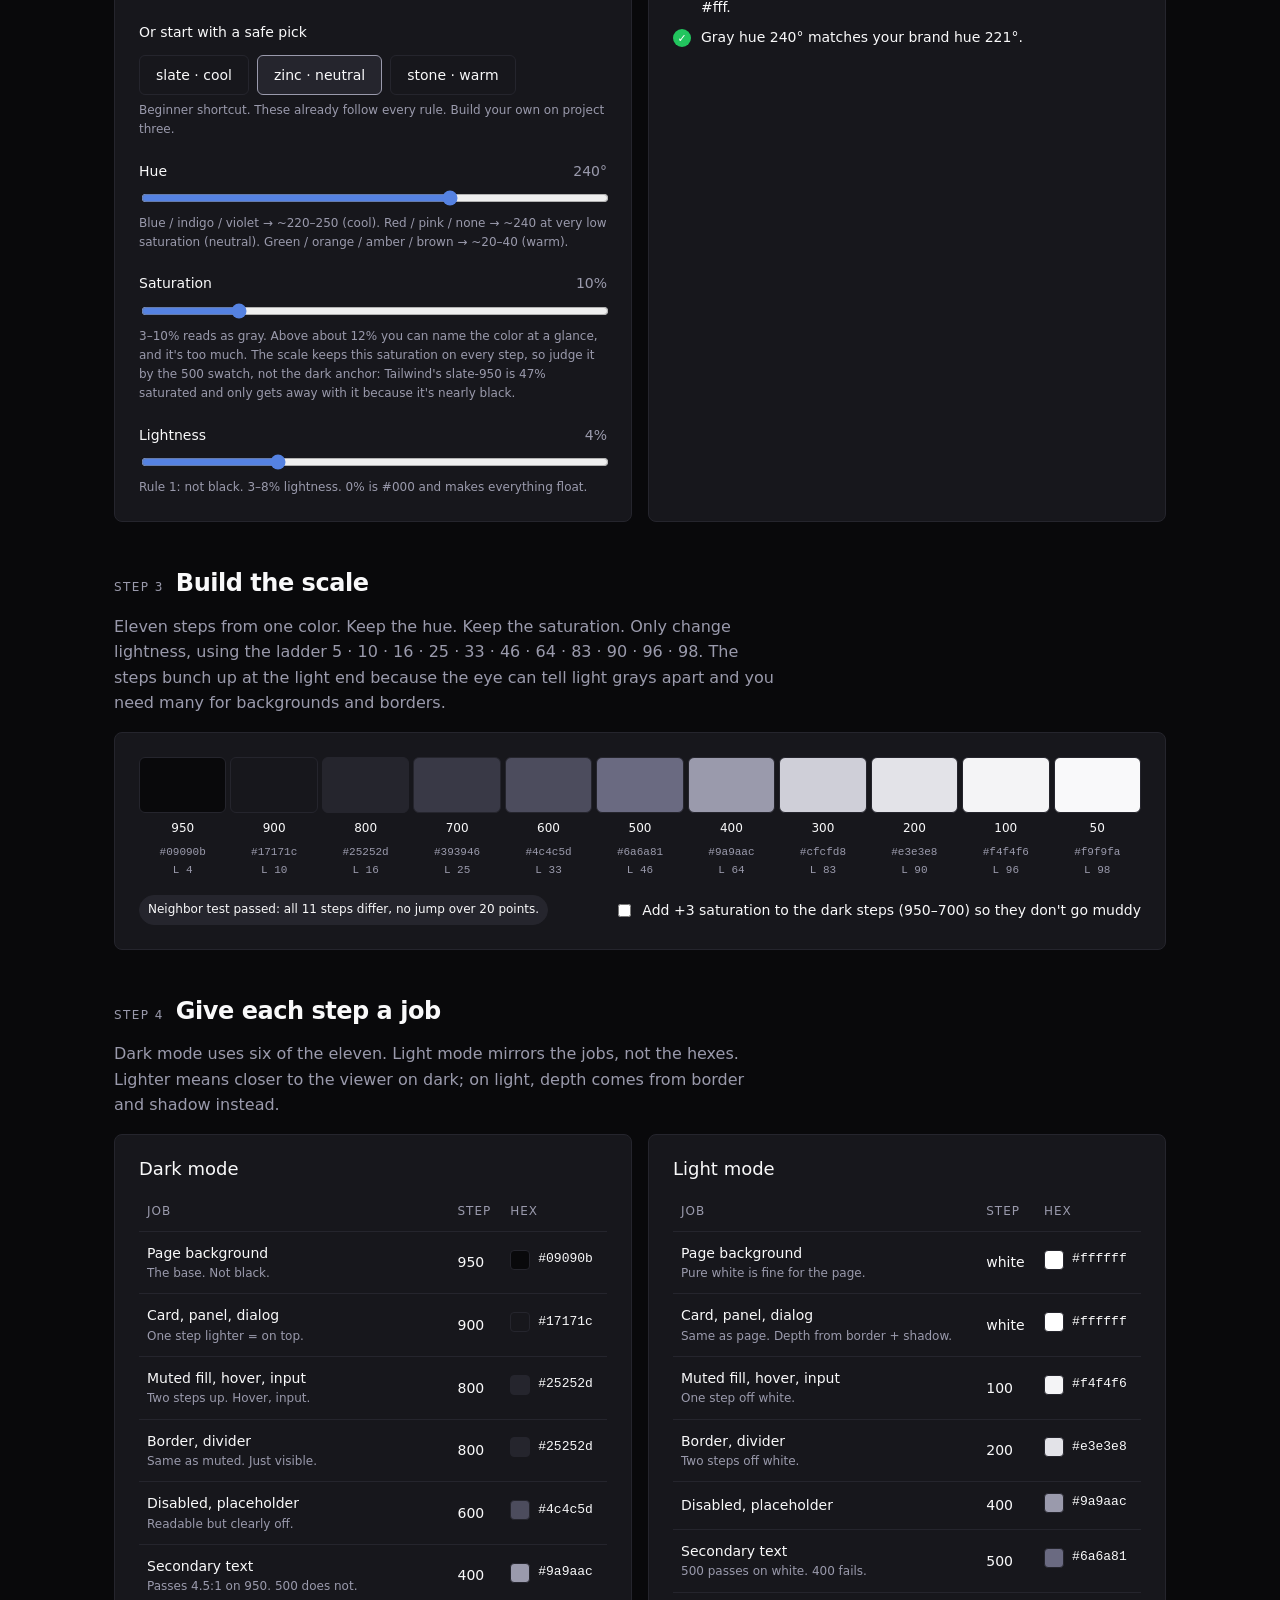
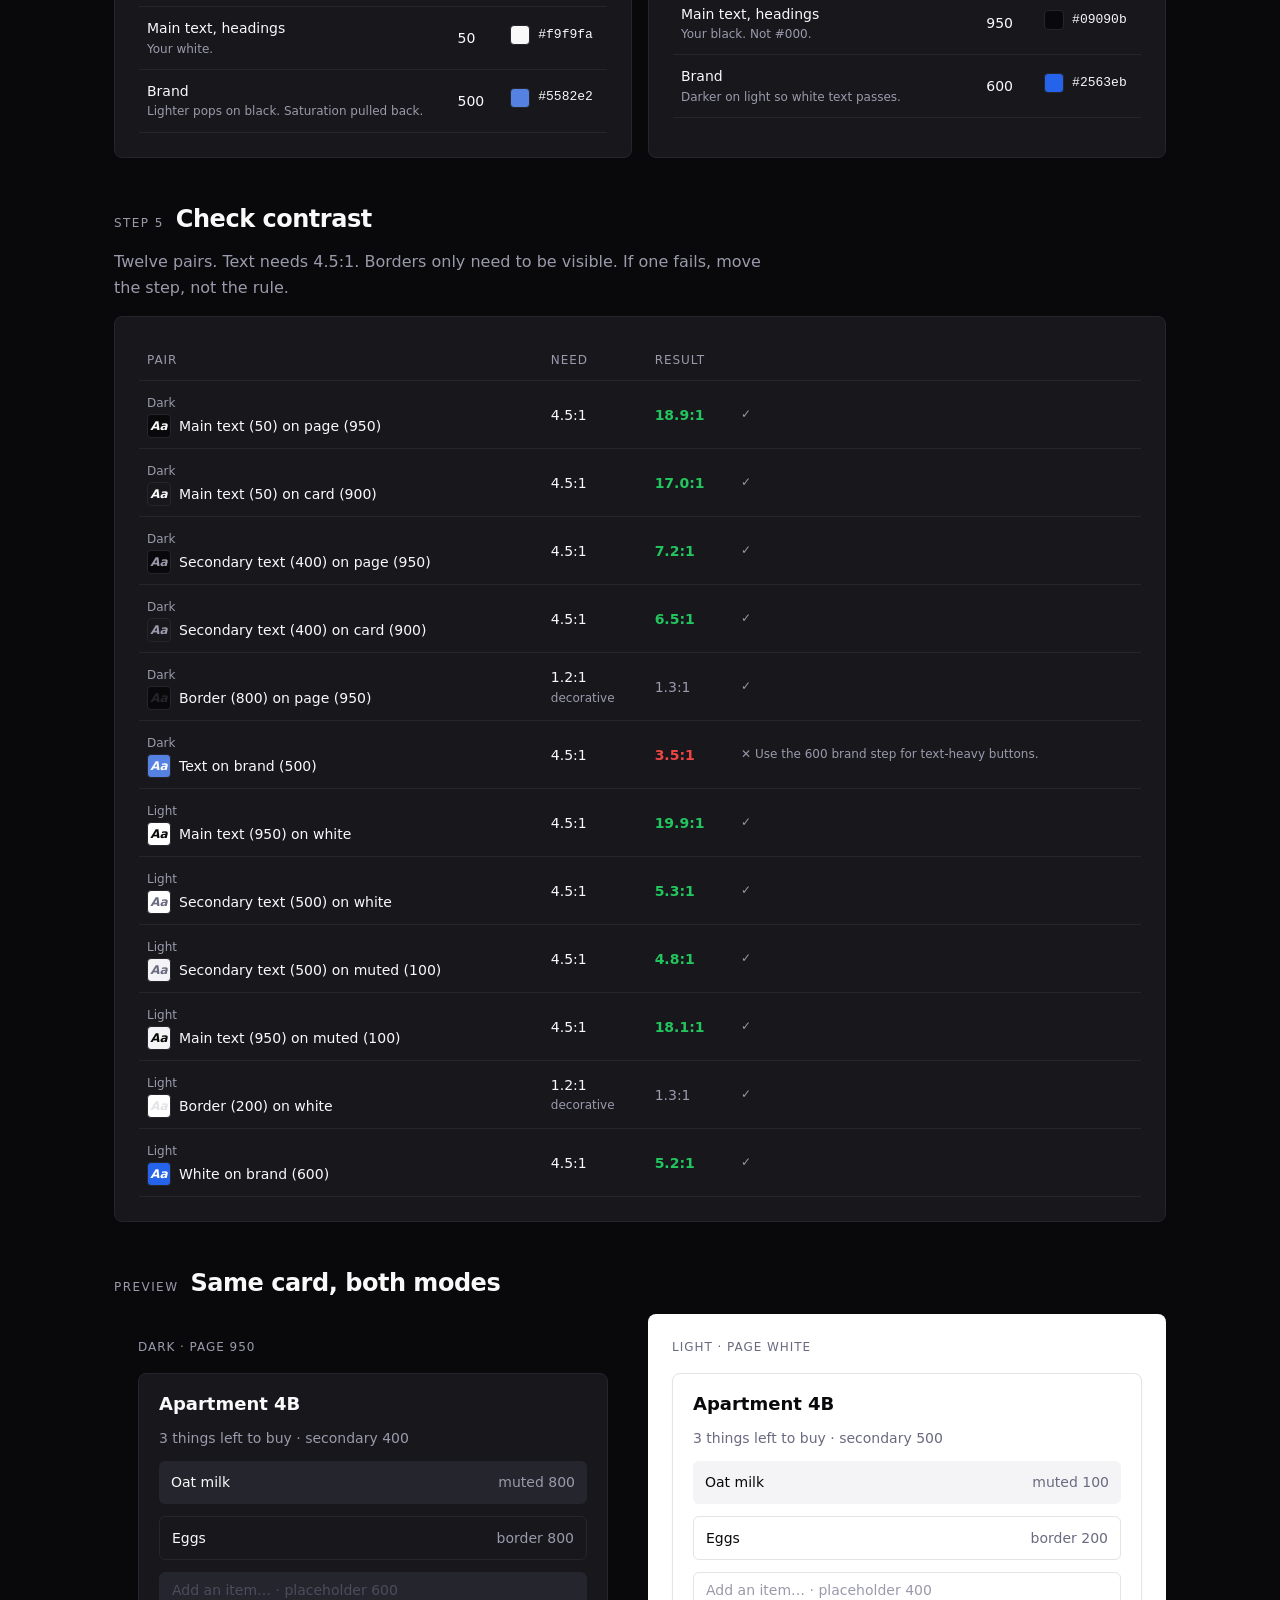
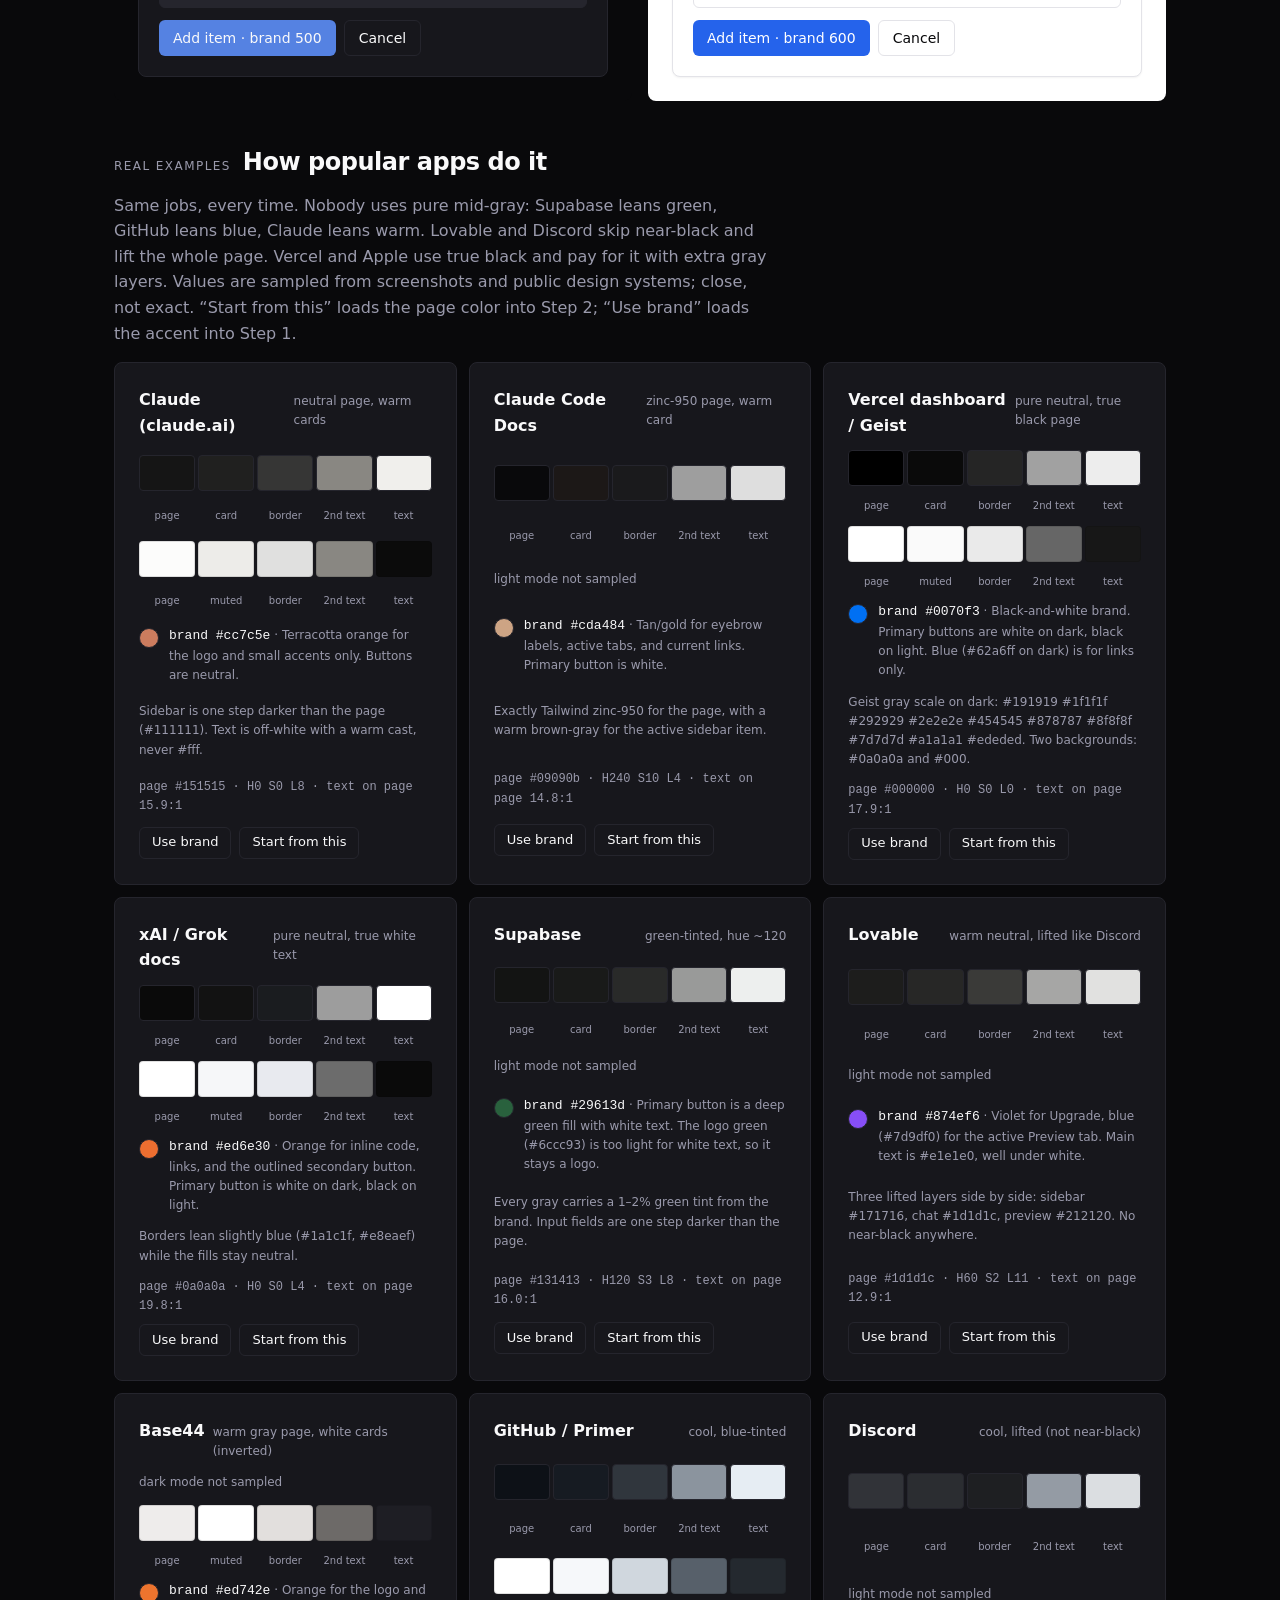
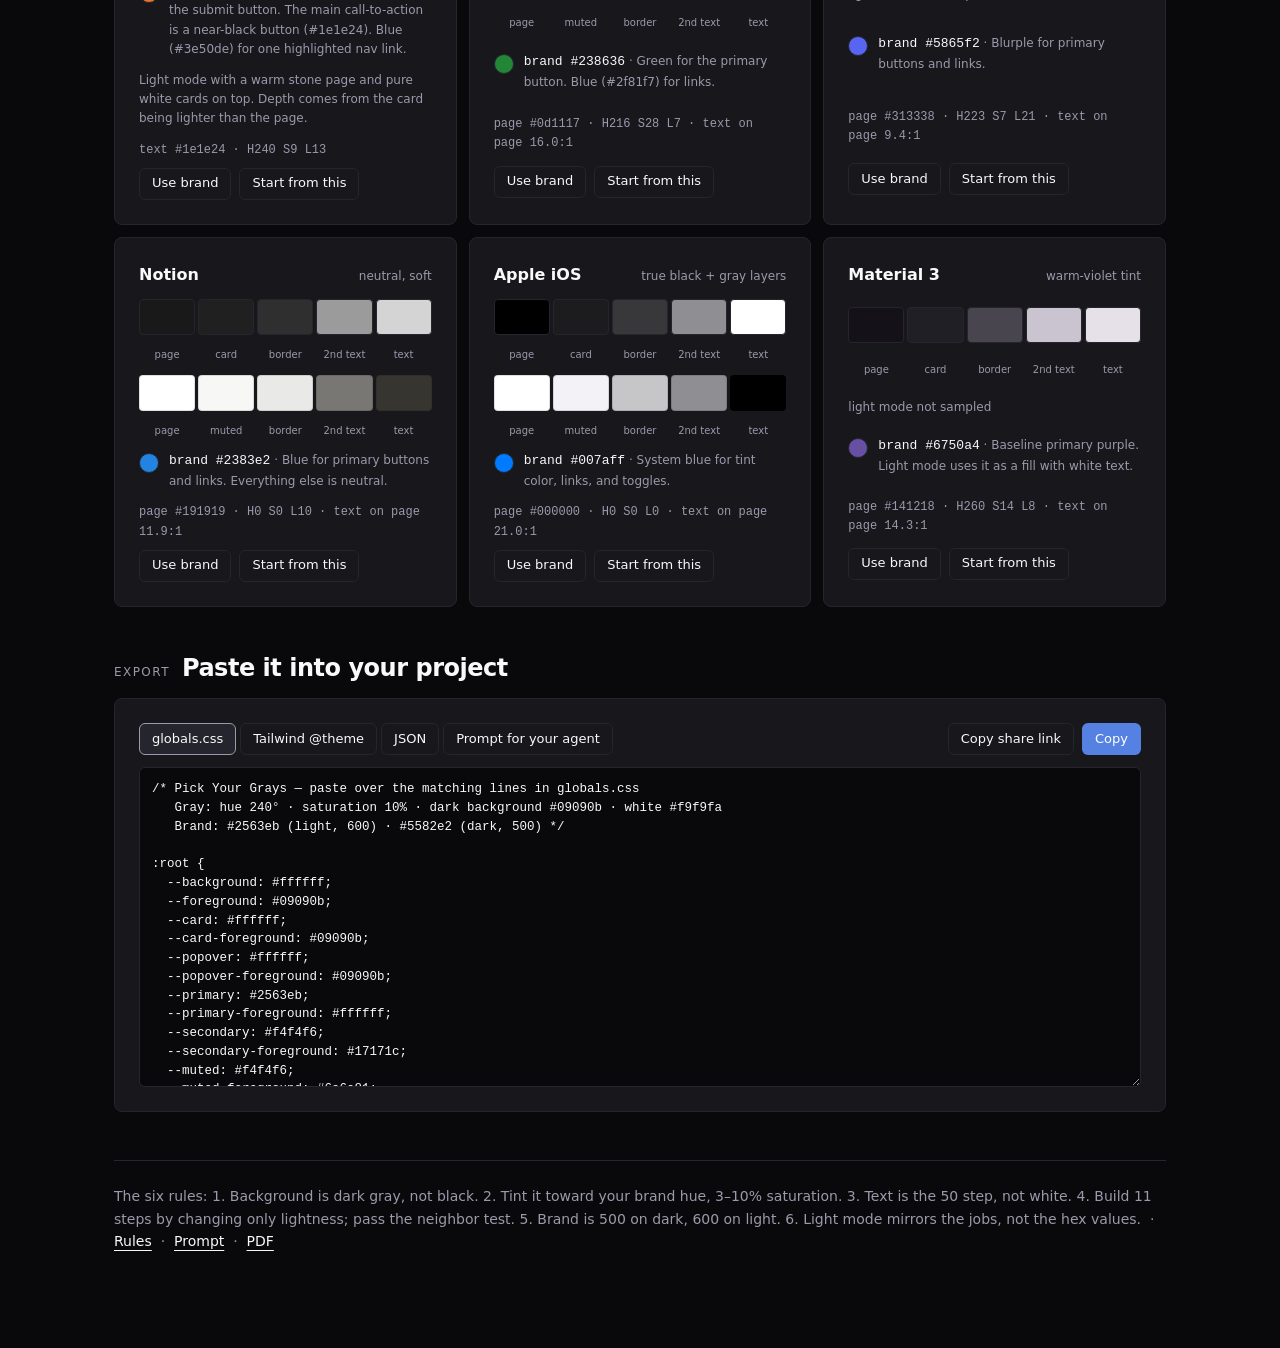
==== commit da726315: "Keep the example brand swatch on one line with its note Co-Authored-By: Claude Fable 5.1 <noreply@an" ====
--- a/tools/pick-your-grays/index.html
+++ b/tools/pick-your-grays/index.html
@@ -382,7 +382,7 @@
 </div>
 <div class="toast" id="toast" role="status" aria-live="polite"></div>
 
-<script src="examples/examples.js"></script>
+<script src="examples/examples.js?v=2"></script>
 <script>
 /* ---------- color math ---------- */
 const clamp = (v, a, b) => Math.min(b, Math.max(a, v));
@@ -713,7 +713,7 @@
       <div class="head"><b>${esc(e.name)}</b><span class="xs muted">${esc(e.tint)}</span></div>
       ${d ? strip(d, ['page', 'card', 'border', 'secondaryText', 'text'], 'dark') + '<div class="k"><span>page</span><span>card</span><span>border</span><span>2nd text</span><span>text</span></div>' : '<div class="xs muted">dark mode not sampled</div>'}
       ${l ? strip(l, ['page', 'muted', 'border', 'secondaryText', 'text'], 'light') + '<div class="k"><span>page</span><span>muted</span><span>border</span><span>2nd text</span><span>text</span></div>' : '<div class="xs muted">light mode not sampled</div>'}
-      ${b ? `<div class="row" style="align-items:flex-start;gap:10px"><i class="bdot" style="background:${b.hex}"></i><div class="xs"><span class="mono">brand ${b.hex}</span> <span class="muted">· ${esc(b.note || '')}</span></div></div>` : ''}
+      ${b ? `<div class="row" style="align-items:flex-start;gap:10px"><i class="bdot" style="background:${b.hex}"></i><div class="xs" style="flex:1;min-width:0"><span class="mono">brand ${b.hex}</span> <span class="muted">· ${esc(b.note || '')}</span></div></div>` : ''}
       ${e.notes ? `<div class="xs muted">${esc(e.notes)}</div>` : ''}
       <div class="row" style="justify-content:space-between">
         <span class="xs mono muted">${d ? 'page' : 'text'} ${anchor} · H${h} S${s} L${li}${d ? ' · text on page ' + fmt(contrast(d.text, d.page)) : ''}</span>
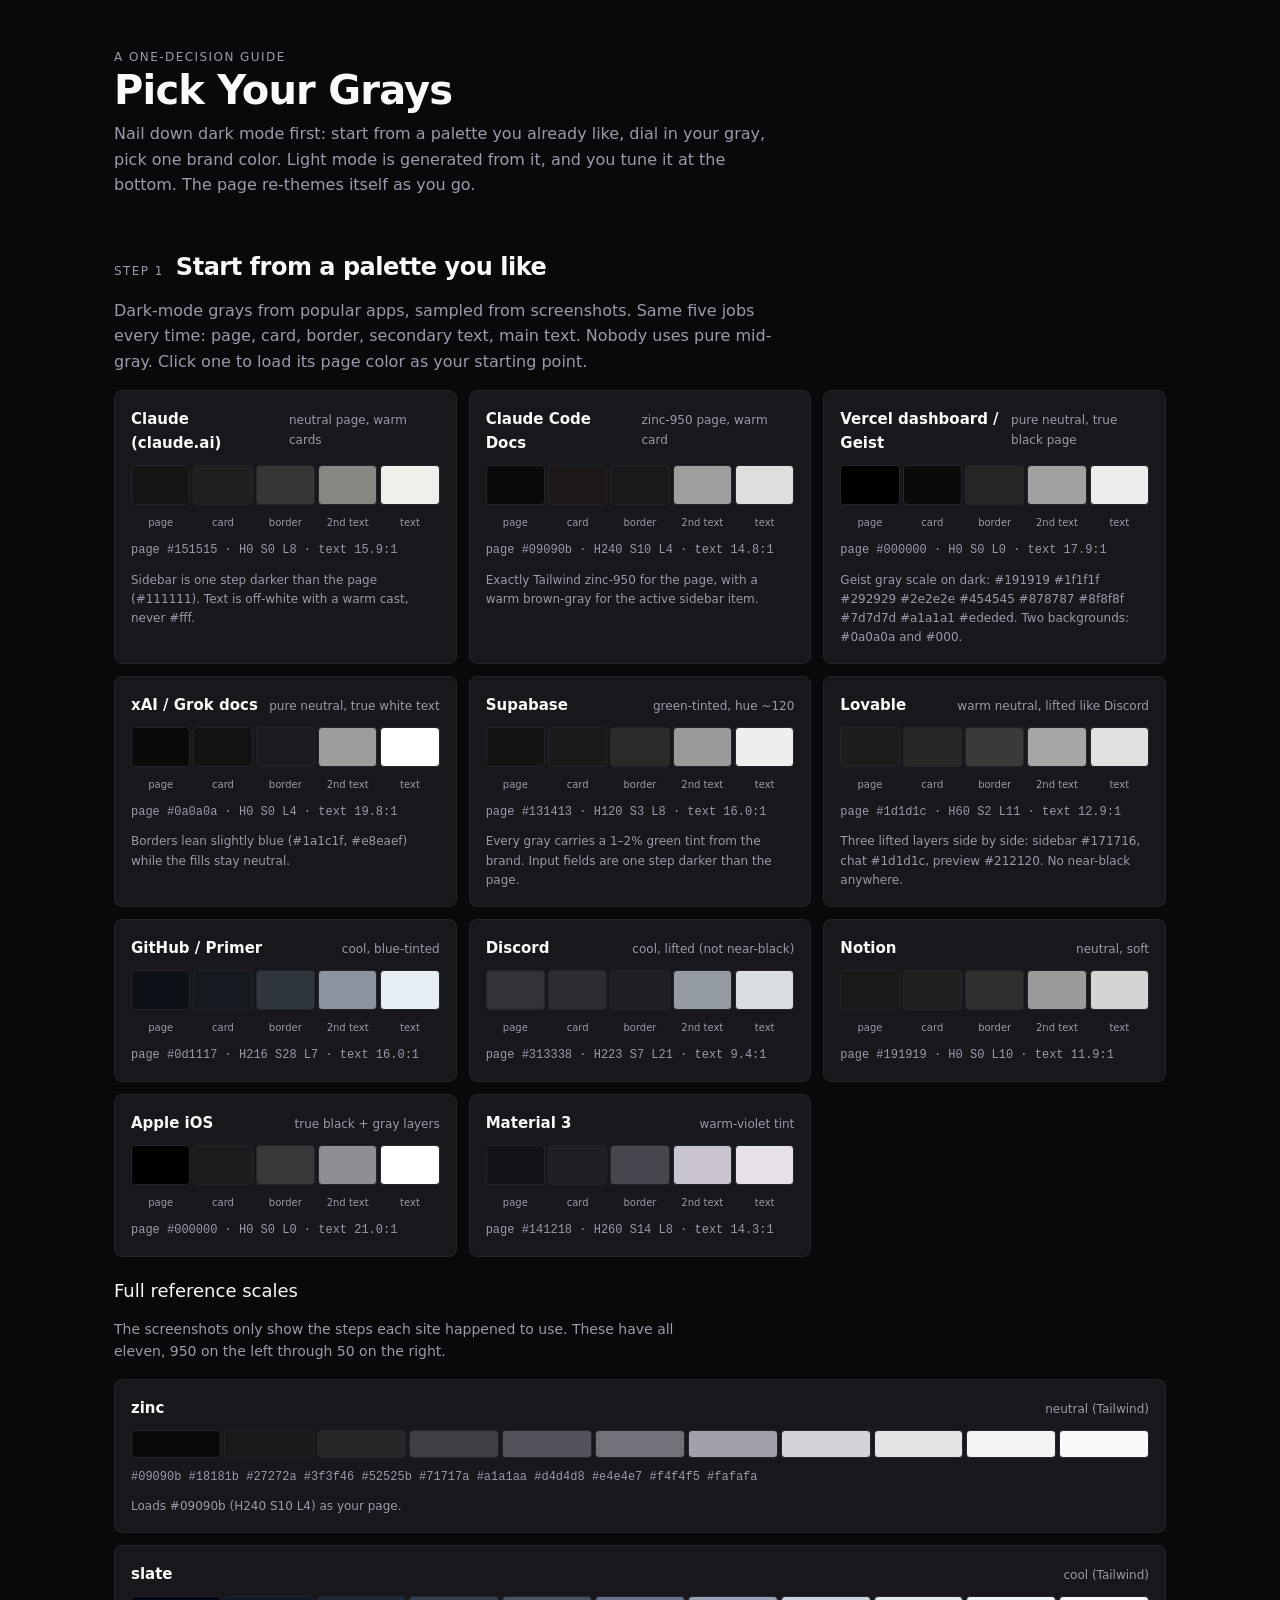
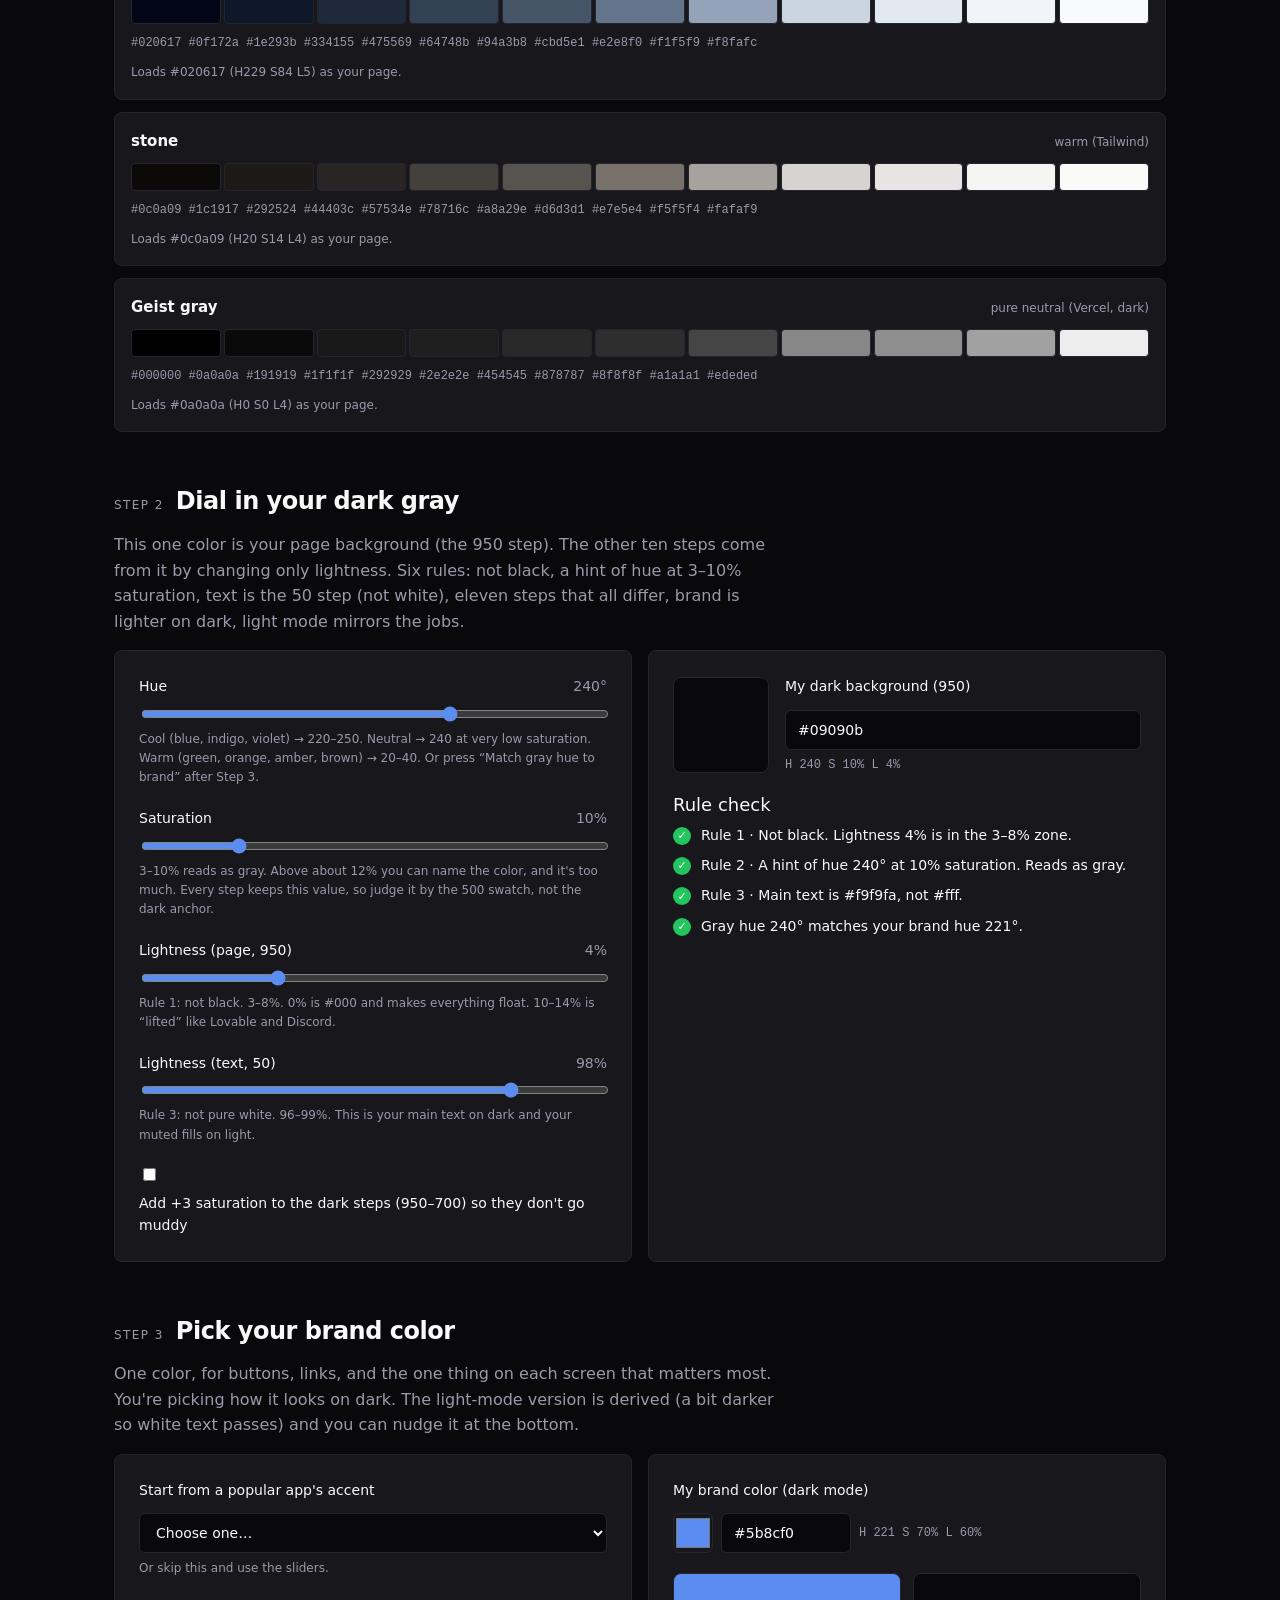
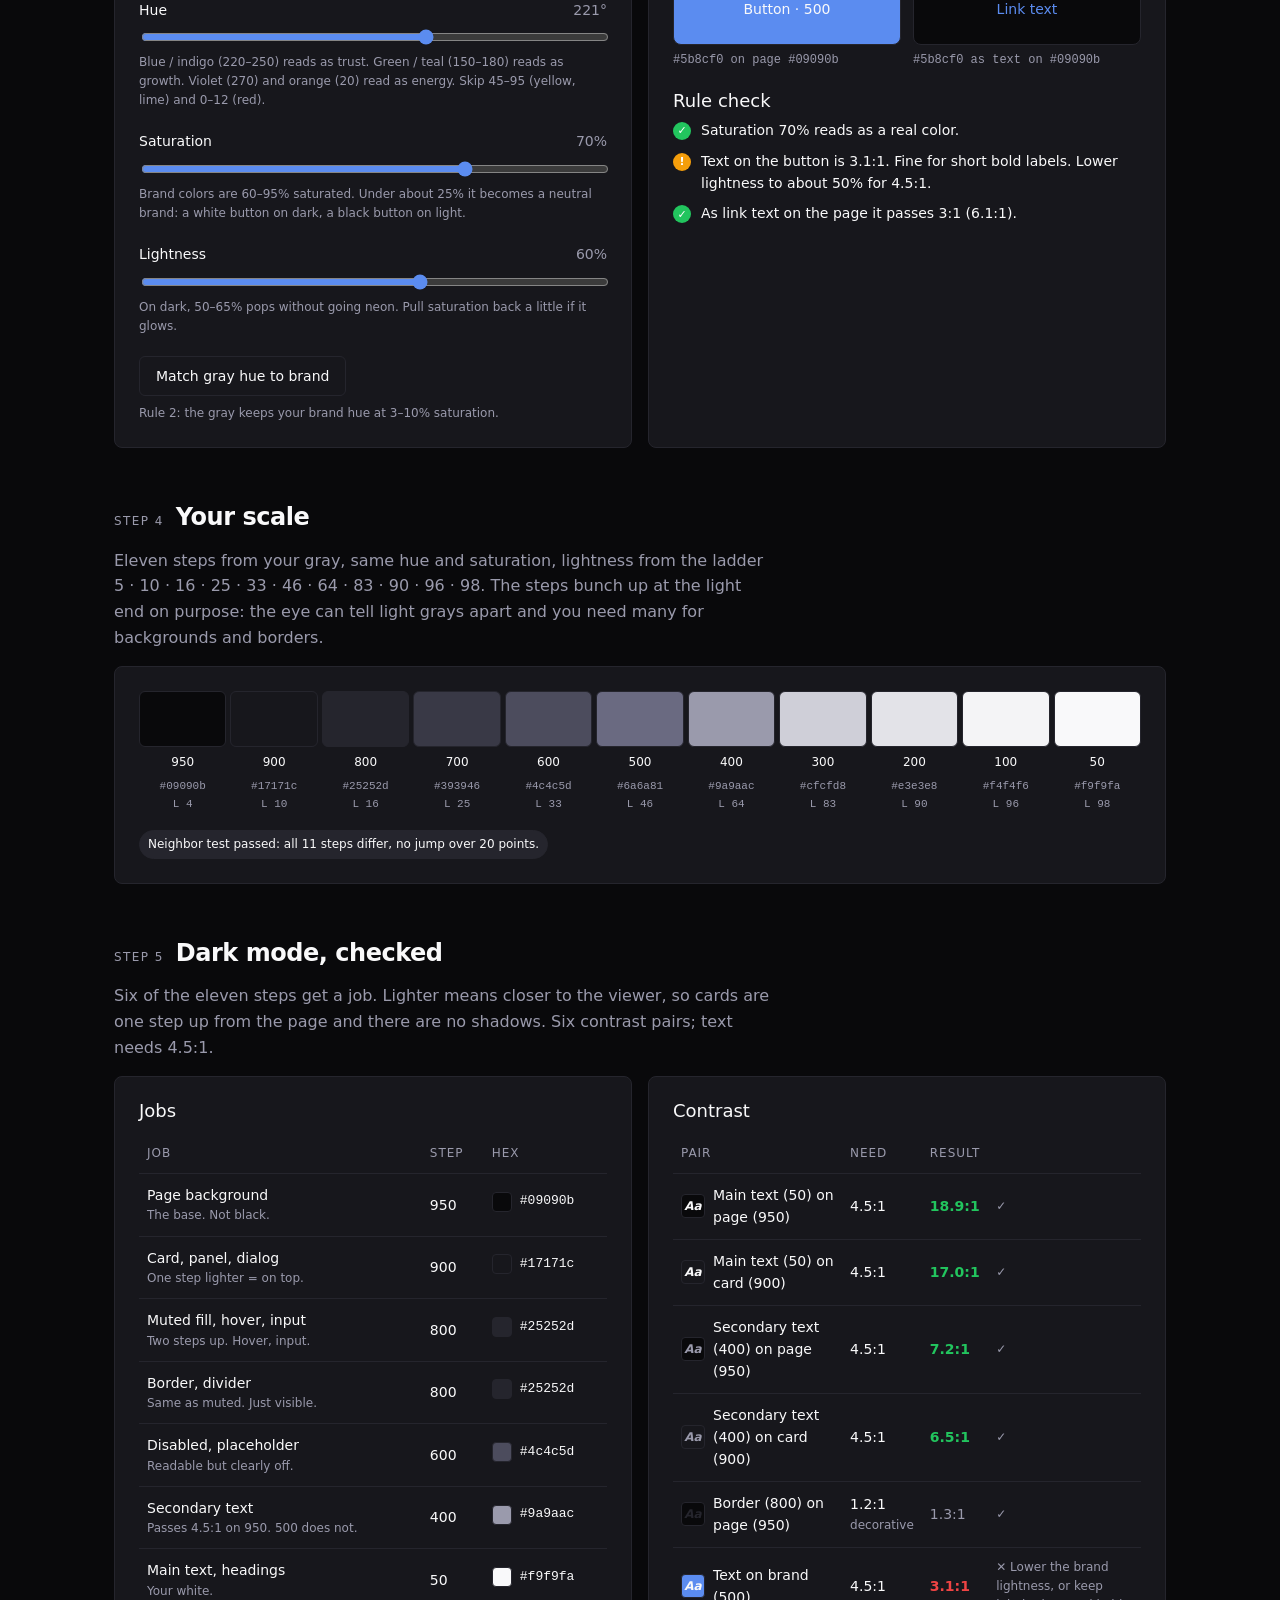
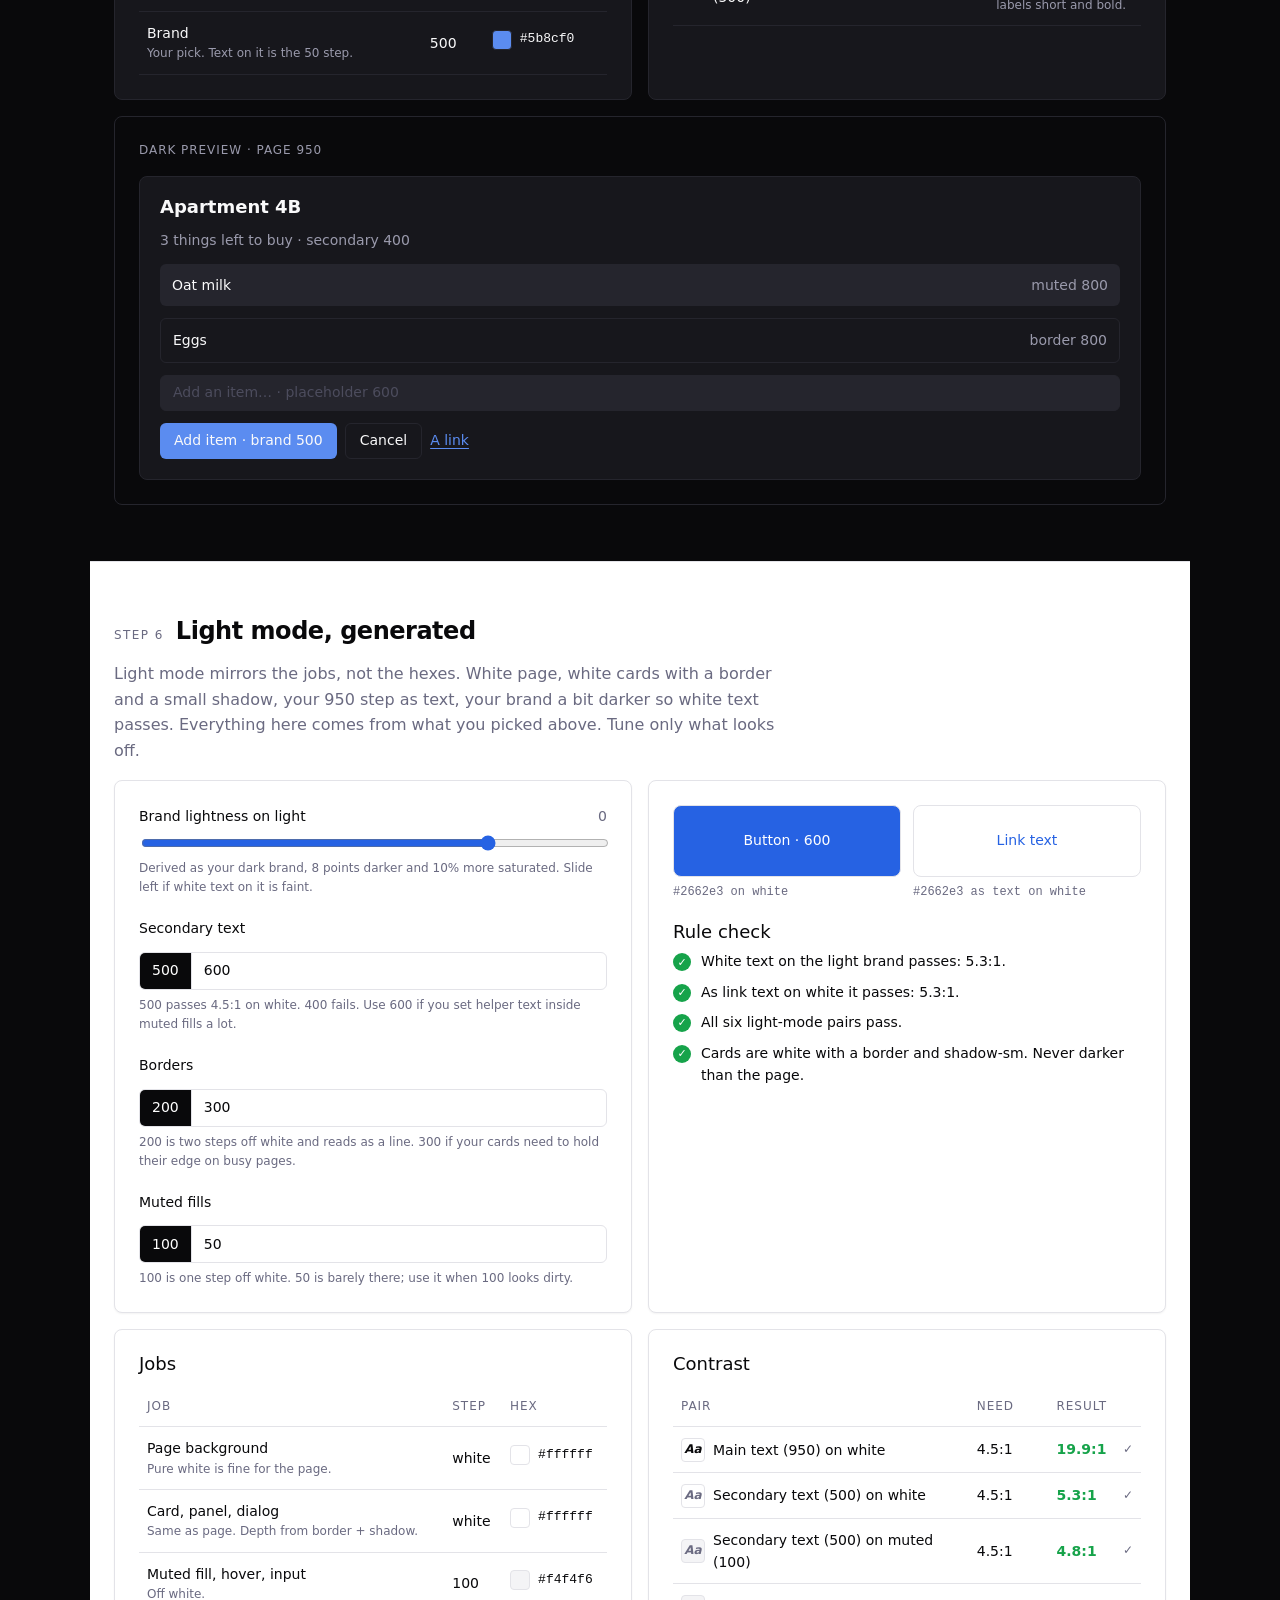
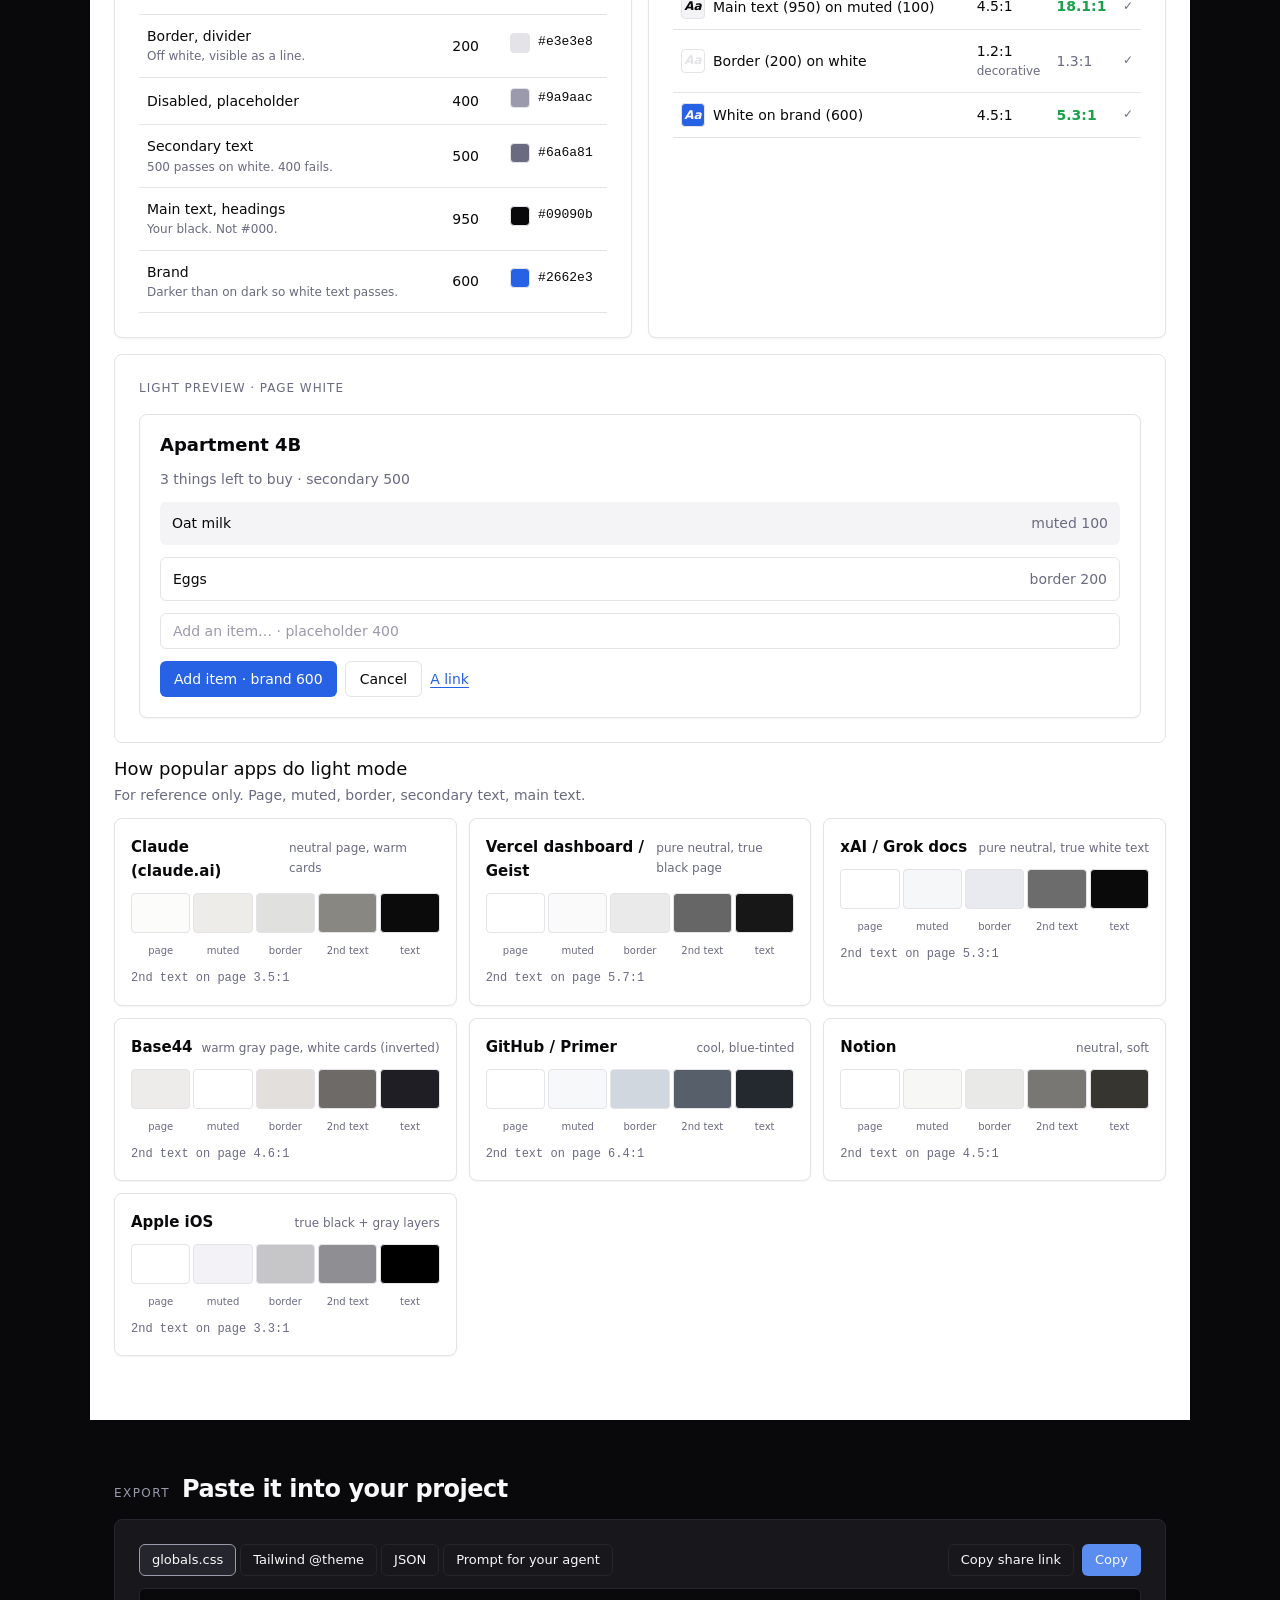
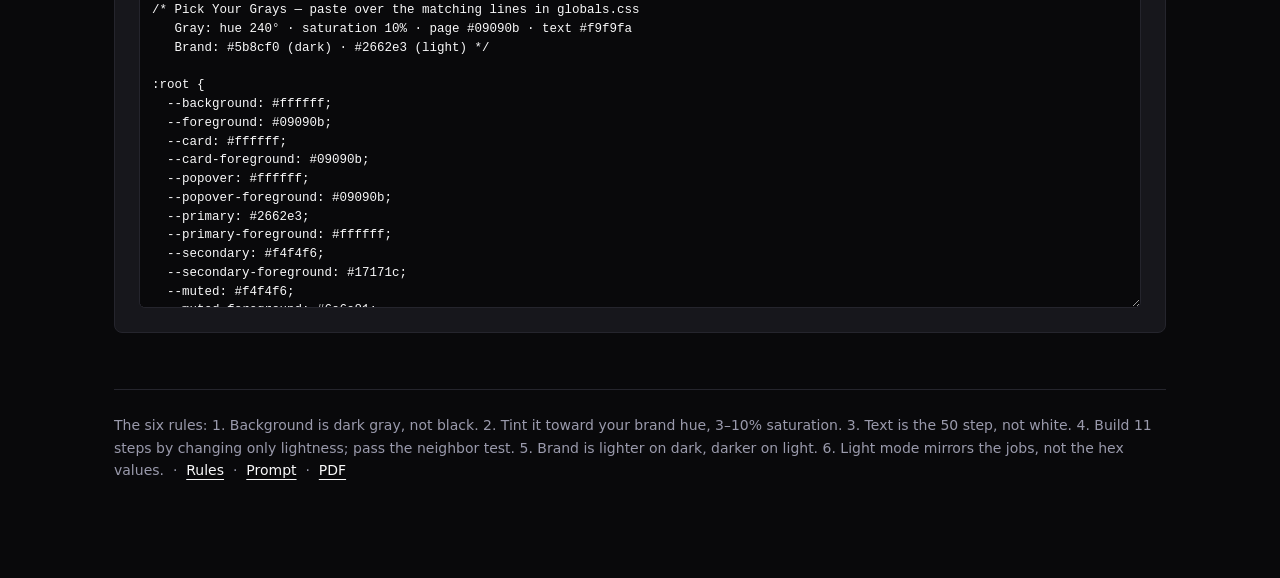
==== commit 52bcc6f7: "Restructure the picker: gallery first, dark-only flow, light zone Step 1 is now a gallery of dark pa" ====
--- a/tools/pick-your-grays/index.html
+++ b/tools/pick-your-grays/index.html
@@ -4,33 +4,20 @@
 <meta charset="utf-8">
 <meta name="viewport" content="width=device-width, initial-scale=1">
 <title>Pick Your Grays</title>
-<meta name="description" content="Pick one dark gray or one white, get the whole neutral scale, jobs for both modes, 12 contrast checks, and a globals.css snippet.">
+<meta name="description" content="Start from a popular app's dark palette, dial in your gray and brand color for dark mode, then tune the light mode it generates. Exports a globals.css snippet.">
 <style>
-  /* The page themes itself with the grays you pick. These get overwritten by JS. */
+  /* The page themes itself with the grays you pick. JS overwrites these on :root (dark half)
+     and on .light-zone (light half). */
   :root {
-    --bg: #09090b;
-    --card: #18181b;
-    --muted: #27272a;
-    --border: #27272a;
-    --text: #fafafa;
-    --text2: #a1a1aa;
-    --disabled: #52525b;
-    --brand: #3b82f6;
-    --brand-fg: #ffffff;
-    --ok: #22c55e;
-    --warn: #f59e0b;
-    --bad: #ef4444;
-    --shadow: none;
-    --radius: 8px;
+    --bg: #09090b; --card: #18181b; --muted: #27272a; --border: #27272a;
+    --text: #fafafa; --text2: #a1a1aa; --disabled: #52525b;
+    --brand: #3b82f6; --brand-fg: #ffffff;
+    --ok: #22c55e; --warn: #f59e0b; --bad: #ef4444;
+    --shadow: none; --radius: 8px;
   }
   * { box-sizing: border-box; }
   html { -webkit-font-smoothing: antialiased; }
-  body {
-    margin: 0;
-    background: var(--bg);
-    color: var(--text);
-    font: 16px/1.6 Inter, ui-sans-serif, system-ui, -apple-system, "Segoe UI", Roboto, sans-serif;
-  }
+  body { margin: 0; background: var(--bg); color: var(--text); font: 16px/1.6 Inter, ui-sans-serif, system-ui, -apple-system, "Segoe UI", Roboto, sans-serif; }
   a { color: var(--text); text-decoration: underline; text-underline-offset: 4px; }
   code, .mono { font-family: ui-monospace, "SF Mono", Menlo, Consolas, monospace; font-size: 13px; }
   h1, h2, h3 { margin: 0; letter-spacing: -0.02em; font-weight: 600; line-height: 1.15; }
@@ -42,46 +29,37 @@
   .small { font-size: 14px; }
   .xs { font-size: 12px; }
 
-  .page { max-width: 1100px; margin: 0 auto; padding: 48px 24px 96px; display: grid; gap: 48px; }
-  @media (max-width: 640px) { .page { padding: 32px 16px 64px; gap: 32px; } h1 { font-size: 32px; } }
-
-  header { display: flex; flex-wrap: wrap; align-items: flex-start; justify-content: space-between; gap: 16px; }
+  .page { max-width: 1100px; margin: 0 auto; padding: 48px 24px 96px; display: grid; gap: 56px; }
+  @media (max-width: 640px) { .page { padding: 32px 16px 64px; gap: 40px; } h1 { font-size: 32px; } }
   .eyebrow { font-size: 12px; letter-spacing: .12em; text-transform: uppercase; color: var(--text2); font-weight: 500; }
-
   section { display: grid; gap: 16px; }
-  .step { display: flex; align-items: baseline; gap: 12px; }
+  .step { display: flex; align-items: baseline; gap: 12px; flex-wrap: wrap; }
   .step .n { font-size: 12px; letter-spacing: .12em; text-transform: uppercase; color: var(--text2); font-weight: 500; }
-
   .card { background: var(--card); border: 1px solid var(--border); border-radius: var(--radius); padding: 24px; box-shadow: var(--shadow); }
   .grid2 { display: grid; gap: 16px; grid-template-columns: 1fr; }
   @media (min-width: 800px) { .grid2 { grid-template-columns: 1fr 1fr; } }
+
+  /* the light half */
+  .light-zone { background: var(--bg); color: var(--text); margin: 0 -24px; padding: 56px 24px 64px; border-top: 1px solid var(--border); display: grid; gap: 56px; }
+  @media (max-width: 640px) { .light-zone { margin: 0 -16px; padding: 40px 16px 48px; gap: 40px; } }
+  .light-zone > * { max-width: 1052px; margin-left: auto; margin-right: auto; width: 100%; }
 
   /* controls */
   label { display: block; font-size: 14px; font-weight: 500; margin-bottom: 6px; }
   .field { display: grid; gap: 6px; }
   .row { display: flex; flex-wrap: wrap; gap: 8px; align-items: center; }
-  input[type="text"] {
-    height: 40px; padding: 0 12px; border-radius: 6px; border: 1px solid var(--border);
-    background: var(--bg); color: var(--text); font: inherit; font-size: 14px; width: 100%;
-  }
-  input[type="text"]:focus-visible, button:focus-visible, input[type="range"]:focus-visible, select:focus-visible {
-    outline: 2px solid var(--brand); outline-offset: 2px;
-  }
+  input[type="text"], select { height: 40px; padding: 0 12px; border-radius: 6px; border: 1px solid var(--border); background: var(--bg); color: var(--text); font: inherit; font-size: 14px; width: 100%; }
+  select { cursor: pointer; }
+  input[type="text"]:focus-visible, button:focus-visible, input[type="range"]:focus-visible, select:focus-visible { outline: 2px solid var(--brand); outline-offset: 2px; }
   input[type="color"] { width: 40px; height: 40px; padding: 0; border: 1px solid var(--border); border-radius: 6px; background: none; cursor: pointer; }
   input[type="range"] { width: 100%; accent-color: var(--brand); }
   .range-head { display: flex; justify-content: space-between; font-size: 14px; }
   .range-head .val { font-variant-numeric: tabular-nums; color: var(--text2); }
   .hint { font-size: 12px; color: var(--text2); }
-
-  button {
-    height: 40px; padding: 0 16px; border-radius: 6px; border: 1px solid var(--border);
-    background: var(--card); color: var(--text); font: inherit; font-size: 14px; font-weight: 500; cursor: pointer;
-  }
+  button { height: 40px; padding: 0 16px; border-radius: 6px; border: 1px solid var(--border); background: var(--card); color: var(--text); font: inherit; font-size: 14px; font-weight: 500; cursor: pointer; }
   button:hover { background: var(--muted); }
   button.primary { background: var(--brand); color: var(--brand-fg); border-color: transparent; }
   button.primary:hover { filter: brightness(1.08); }
-  button.ghost { border-color: transparent; background: transparent; }
-  button.ghost:hover { background: var(--muted); }
   button[aria-pressed="true"] { background: var(--muted); border-color: var(--text2); }
   button.sm { height: 32px; padding: 0 12px; font-size: 13px; }
   .seg { display: inline-flex; border: 1px solid var(--border); border-radius: 6px; overflow: hidden; }
@@ -89,21 +67,31 @@
   .seg button + button { border-left: 1px solid var(--border); }
   .seg button[aria-pressed="true"] { background: var(--text); color: var(--bg); }
 
-  /* brand presets */
-  .chips { display: flex; flex-wrap: wrap; gap: 8px; }
-  .chips button { display: inline-flex; align-items: center; gap: 8px; height: 36px; padding: 0 12px 0 8px; font-size: 13px; }
-  .chips i { width: 16px; height: 16px; border-radius: 50%; border: 1px solid rgba(0,0,0,.15); flex: none; }
-  .chips .grp { width: 100%; font-size: 12px; color: var(--text2); margin-top: 4px; }
-  .pair { display: grid; grid-template-columns: 1fr 1fr; gap: 12px; }
-  .pair .sw { height: 72px; border-radius: var(--radius); border: 1px solid var(--border); display: grid; place-items: center; font-size: 14px; font-weight: 500; }
-
-  /* anchor swatch */
+  /* gallery */
+  .gallery { display: grid; gap: 12px; grid-template-columns: 1fr; }
+  @media (min-width: 640px) { .gallery { grid-template-columns: 1fr 1fr; } }
+  @media (min-width: 960px) { .gallery { grid-template-columns: 1fr 1fr 1fr; } }
+  .pal { display: grid; gap: 10px; padding: 16px; cursor: pointer; text-align: left; height: auto; font-weight: 400; align-content: start; }
+  .pal[aria-pressed="true"] { border-color: var(--text); }
+  .pal .head { display: flex; justify-content: space-between; align-items: baseline; gap: 8px; }
+  .pal .head b { font-weight: 600; font-size: 15px; }
+  .pal .strip { display: grid; grid-template-columns: repeat(5, 1fr); gap: 3px; }
+  .pal .strip i { display: block; height: 40px; border-radius: 4px; border: 1px solid var(--border); }
+  .pal .strip.s11 { grid-template-columns: repeat(11, 1fr); }
+  .pal .strip.s11 i { height: 28px; }
+  .pal .k { display: grid; grid-template-columns: repeat(5, 1fr); gap: 3px; font-size: 10px; color: var(--text2); text-align: center; }
+  .pal .meta { font-size: 12px; color: var(--text2); }
+  .scales { display: grid; gap: 12px; }
+
+  /* anchor + checks */
   .anchor { display: grid; grid-template-columns: 96px 1fr; gap: 16px; align-items: center; }
   .anchor .sw { width: 96px; height: 96px; border-radius: var(--radius); border: 1px solid var(--border); }
   .checks { list-style: none; margin: 0; padding: 0; display: grid; gap: 8px; font-size: 14px; }
   .checks li { display: flex; gap: 10px; align-items: flex-start; }
   .dot { flex: none; width: 18px; height: 18px; border-radius: 50%; display: inline-grid; place-items: center; font-size: 11px; font-weight: 600; margin-top: 3px; color: #fff; }
   .dot.ok { background: var(--ok); } .dot.warn { background: var(--warn); } .dot.bad { background: var(--bad); }
+  .pair { display: grid; grid-template-columns: 1fr 1fr; gap: 12px; }
+  .pair .sw { height: 72px; border-radius: var(--radius); border: 1px solid var(--border); display: grid; place-items: center; font-size: 14px; font-weight: 500; }
 
   /* scale */
   .scale { display: grid; grid-template-columns: repeat(11, 1fr); gap: 4px; }
@@ -114,8 +102,7 @@
   @media (max-width: 640px) { .scale { grid-template-columns: repeat(6, 1fr); } .scale .hex { display: none; } }
   .gap-flags { display: flex; flex-wrap: wrap; gap: 8px; }
   .flag { font-size: 12px; padding: 4px 8px; border-radius: 999px; border: 1px solid var(--border); background: var(--muted); }
-  .flag.bad { border-color: var(--bad); }
-  .flag.warn { border-color: var(--warn); }
+  .flag.bad { border-color: var(--bad); } .flag.warn { border-color: var(--warn); }
 
   /* tables */
   table { width: 100%; border-collapse: collapse; font-size: 14px; }
@@ -123,14 +110,12 @@
   th { font-size: 12px; text-transform: uppercase; letter-spacing: .08em; color: var(--text2); font-weight: 500; }
   td.num { font-variant-numeric: tabular-nums; }
   .chip { display: inline-flex; align-items: center; gap: 8px; }
-  .chip i { width: 20px; height: 20px; border-radius: 4px; border: 1px solid var(--border); display: inline-block; }
+  .chip i { width: 20px; height: 20px; border-radius: 4px; border: 1px solid var(--border); display: inline-block; flex: none; }
   .pass { color: var(--ok); font-weight: 600; } .fail { color: var(--bad); font-weight: 600; } .border-ok { color: var(--text2); }
   .tip { font-size: 12px; color: var(--text2); }
 
-  /* preview cards */
-  .preview { display: grid; gap: 16px; grid-template-columns: 1fr; }
-  @media (min-width: 720px) { .preview { grid-template-columns: 1fr 1fr; } }
-  .pv { padding: 24px; border-radius: var(--radius); display: grid; gap: 16px; }
+  /* preview */
+  .pv { padding: 24px; border-radius: var(--radius); display: grid; gap: 16px; border: 1px solid var(--border); }
   .pv .pcard { padding: 20px; border-radius: var(--radius); display: grid; gap: 12px; }
   .pv h3 { font-size: 18px; font-weight: 600; }
   .pv .line { display: flex; justify-content: space-between; align-items: center; padding: 10px 12px; border-radius: 6px; font-size: 14px; }
@@ -138,26 +123,10 @@
   .pv .inp { height: 36px; border-radius: 6px; display: flex; align-items: center; padding: 0 12px; font-size: 14px; }
   .pv .tag { font-size: 12px; letter-spacing: .08em; text-transform: uppercase; }
 
-  /* examples */
-  .examples { display: grid; gap: 12px; grid-template-columns: 1fr; }
-  @media (min-width: 640px) { .examples { grid-template-columns: 1fr 1fr; } }
-  @media (min-width: 960px) { .examples { grid-template-columns: 1fr 1fr 1fr; } }
-  .ex { display: grid; gap: 12px; }
-  .ex .strip { display: grid; grid-template-columns: repeat(5, 1fr); gap: 3px; }
-  .ex .strip i { display: block; height: 36px; border-radius: 4px; border: 1px solid var(--border); }
-  .ex .strip.light i { border-color: rgba(0,0,0,.12); }
-  .ex .k { display: grid; grid-template-columns: repeat(5, 1fr); gap: 3px; font-size: 10px; color: var(--text2); text-align: center; }
-  .ex .head { display: flex; justify-content: space-between; align-items: baseline; gap: 8px; }
-  .ex .head b { font-weight: 600; }
-  .ex .bdot { flex: none; width: 20px; height: 20px; border-radius: 50%; border: 1px solid var(--border); margin-top: 2px; }
-
   /* export */
   .tabs { display: flex; flex-wrap: wrap; gap: 4px; }
-  textarea {
-    width: 100%; min-height: 320px; padding: 12px; border-radius: 6px; border: 1px solid var(--border);
-    background: var(--bg); color: var(--text); font-family: ui-monospace, Menlo, Consolas, monospace; font-size: 12.5px; line-height: 1.5; resize: vertical;
-  }
-  .toast { position: fixed; bottom: 24px; left: 50%; transform: translateX(-50%); background: var(--text); color: var(--bg); padding: 10px 16px; border-radius: 6px; font-size: 14px; font-weight: 500; opacity: 0; pointer-events: none; transition: opacity .2s; }
+  textarea { width: 100%; min-height: 320px; padding: 12px; border-radius: 6px; border: 1px solid var(--border); background: var(--bg); color: var(--text); font-family: ui-monospace, Menlo, Consolas, monospace; font-size: 12.5px; line-height: 1.5; resize: vertical; }
+  .toast { position: fixed; bottom: 24px; left: 50%; transform: translateX(-50%); background: #fafafa; color: #09090b; padding: 10px 16px; border-radius: 6px; font-size: 14px; font-weight: 500; opacity: 0; pointer-events: none; transition: opacity .2s; max-width: 90vw; }
   .toast.show { opacity: 1; }
   footer { border-top: 1px solid var(--border); padding-top: 24px; font-size: 14px; color: var(--text2); }
 </style>
@@ -166,58 +135,103 @@
 <div class="page">
 
   <header>
-    <div>
-      <div class="eyebrow">A one-decision guide</div>
-      <h1>Pick Your Grays</h1>
-      <p class="muted" style="margin-top:8px">Pick one dark gray, or one white. Get the whole scale, the jobs for both modes, twelve contrast checks, and a <code>globals.css</code> snippet. The page re-themes itself with what you pick.</p>
-    </div>
-    <div class="field">
-      <label for="previewMode">Preview this page in</label>
-      <div class="seg" id="previewSeg" role="group" aria-label="Preview mode">
-        <button type="button" data-preview="dark" aria-pressed="true">Dark</button>
-        <button type="button" data-preview="light" aria-pressed="false">Light</button>
-      </div>
-    </div>
+    <div class="eyebrow">A one-decision guide</div>
+    <h1>Pick Your Grays</h1>
+    <p class="muted" style="margin-top:8px">Nail down dark mode first: start from a palette you already like, dial in your gray, pick one brand color. Light mode is generated from it, and you tune it at the bottom. The page re-themes itself as you go.</p>
   </header>
 
-  <!-- STEP 1: BRAND -->
+  <!-- 1 · GALLERY -->
   <section>
-    <div class="step"><span class="n">Step 1</span><h2>Pick your brand color</h2></div>
-    <p class="muted">One color. It's for buttons, links, and the one thing on each screen that matters most. It covers about 10% of the screen. Your gray takes its hue from it, so pick this first.</p>
-
+    <div class="step"><span class="n">Step 1</span><h2>Start from a palette you like</h2></div>
+    <p class="muted">Dark-mode grays from popular apps, sampled from screenshots. Same five jobs every time: page, card, border, secondary text, main text. Nobody uses pure mid-gray. Click one to load its page color as your starting point.</p>
+    <div class="gallery" id="gallery"></div>
+    <h3 style="margin-top:8px">Full reference scales</h3>
+    <p class="muted small">The screenshots only show the steps each site happened to use. These have all eleven, 950 on the left through 50 on the right.</p>
+    <div class="scales" id="scales"></div>
+  </section>
+
+  <!-- 2 · GRAY -->
+  <section>
+    <div class="step"><span class="n">Step 2</span><h2>Dial in your dark gray</h2></div>
+    <p class="muted">This one color is your page background (the 950 step). The other ten steps come from it by changing only lightness. Six rules: not black, a hint of hue at 3–10% saturation, text is the 50 step (not white), eleven steps that all differ, brand is lighter on dark, light mode mirrors the jobs.</p>
     <div class="grid2">
       <div class="card" style="display:grid;gap:20px">
         <div class="field">
-          <label>Safe picks (Tailwind 600 steps)</label>
-          <div class="chips" id="brandPresets"></div>
-          <div class="hint">Every one of these passes white-text contrast. Pick by feeling, then nudge the sliders if you want.</div>
-        </div>
-
+          <div class="range-head"><label for="hue" style="margin:0">Hue</label><span class="val" id="hueVal"></span></div>
+          <input type="range" id="hue" min="0" max="360" step="1" value="240">
+          <div class="hint">Cool (blue, indigo, violet) → 220–250. Neutral → 240 at very low saturation. Warm (green, orange, amber, brown) → 20–40. Or press “Match gray hue to brand” after Step 3.</div>
+        </div>
+        <div class="field">
+          <div class="range-head"><label for="sat" style="margin:0">Saturation</label><span class="val" id="satVal"></span></div>
+          <input type="range" id="sat" min="0" max="50" step="1" value="10">
+          <div class="hint">3–10% reads as gray. Above about 12% you can name the color, and it's too much. Every step keeps this value, so judge it by the 500 swatch, not the dark anchor.</div>
+        </div>
+        <div class="field">
+          <div class="range-head"><label for="light" style="margin:0">Lightness (page, 950)</label><span class="val" id="lightVal"></span></div>
+          <input type="range" id="light" min="0" max="14" step="1" value="4">
+          <div class="hint">Rule 1: not black. 3–8%. 0% is #000 and makes everything float. 10–14% is “lifted” like Lovable and Discord.</div>
+        </div>
+        <div class="field">
+          <div class="range-head"><label for="textL" style="margin:0">Lightness (text, 50)</label><span class="val" id="textLVal"></span></div>
+          <input type="range" id="textL" min="90" max="100" step="1" value="98">
+          <div class="hint">Rule 3: not pure white. 96–99%. This is your main text on dark and your muted fills on light.</div>
+        </div>
+        <label class="row small" style="margin:0;font-weight:400"><input type="checkbox" id="boost"> Add +3 saturation to the dark steps (950–700) so they don't go muddy</label>
+      </div>
+      <div class="card" style="display:grid;gap:20px;align-content:start">
+        <div class="anchor">
+          <div class="sw" id="anchorSw"></div>
+          <div class="field">
+            <label for="anchorHex">My dark background (950)</label>
+            <input type="text" id="anchorHex" class="mono" spellcheck="false" aria-describedby="anchorHsl">
+            <div class="hint mono" id="anchorHsl"></div>
+          </div>
+        </div>
+        <div>
+          <h3 style="margin-bottom:8px">Rule check</h3>
+          <ul class="checks" id="ruleChecks"></ul>
+        </div>
+      </div>
+    </div>
+  </section>
+
+  <!-- 3 · BRAND -->
+  <section>
+    <div class="step"><span class="n">Step 3</span><h2>Pick your brand color</h2></div>
+    <p class="muted">One color, for buttons, links, and the one thing on each screen that matters most. You're picking how it looks on dark. The light-mode version is derived (a bit darker so white text passes) and you can nudge it at the bottom.</p>
+    <div class="grid2">
+      <div class="card" style="display:grid;gap:20px">
+        <div class="field">
+          <label for="brandPick">Start from a popular app's accent</label>
+          <select id="brandPick"><option value="">Choose one…</option></select>
+          <div class="hint" id="brandPickNote">Or skip this and use the sliders.</div>
+        </div>
         <div class="field">
           <div class="range-head"><label for="bh" style="margin:0">Hue</label><span class="val" id="bhVal"></span></div>
           <input type="range" id="bh" min="0" max="360" step="1" value="221">
-          <div class="hint">Blue / indigo (220–250) reads as trust. Green / teal (150–180) reads as growth. Violet / orange (270, 20) reads as energy. Skip 45–95 (yellow, lime) and 0–12 (red).</div>
-        </div>
-
+          <div class="hint">Blue / indigo (220–250) reads as trust. Green / teal (150–180) reads as growth. Violet (270) and orange (20) read as energy. Skip 45–95 (yellow, lime) and 0–12 (red).</div>
+        </div>
         <div class="field">
           <div class="range-head"><label for="bs" style="margin:0">Saturation</label><span class="val" id="bsVal"></span></div>
-          <input type="range" id="bs" min="0" max="100" step="1" value="83">
-          <div class="hint">Brand colors are 60–95% saturated. Under about 30% it reads as a tinted gray, not a brand. The exception is a near-black button (zinc-900).</div>
-        </div>
-
+          <input type="range" id="bs" min="0" max="100" step="1" value="70">
+          <div class="hint">Brand colors are 60–95% saturated. Under about 25% it becomes a neutral brand: a white button on dark, a black button on light.</div>
+        </div>
         <div class="field">
           <div class="range-head"><label for="bl" style="margin:0">Lightness</label><span class="val" id="blVal"></span></div>
-          <input type="range" id="bl" min="0" max="100" step="1" value="53">
-          <div class="hint">This is your 600 step (light mode). 35–50% is the zone where white text passes 4.5:1. The 500 step for dark mode is derived: 8 points lighter, saturation pulled back 15%.</div>
-        </div>
-      </div>
-
+          <input type="range" id="bl" min="0" max="100" step="1" value="60">
+          <div class="hint">On dark, 50–65% pops without going neon. Pull saturation back a little if it glows.</div>
+        </div>
+        <div class="row">
+          <button type="button" id="tintFromBrand">Match gray hue to brand</button>
+          <span class="hint">Rule 2: the gray keeps your brand hue at 3–10% saturation.</span>
+        </div>
+      </div>
       <div class="card" style="display:grid;gap:20px;align-content:start">
         <div class="field">
-          <label for="brandHex">My brand color (600, light mode)</label>
+          <label for="brandHex">My brand color (dark mode)</label>
           <div class="row">
-            <input type="color" id="brandColor" value="#2563eb" aria-label="Brand color picker">
-            <input type="text" id="brandHex" value="#2563eb" class="mono" style="width:130px" spellcheck="false">
+            <input type="color" id="brandColor" value="#5b8cf0" aria-label="Brand color picker">
+            <input type="text" id="brandHex" value="#5b8cf0" class="mono" style="width:130px" spellcheck="false">
             <span class="hint mono" id="brandHsl"></span>
           </div>
         </div>
@@ -230,137 +244,94 @@
     </div>
   </section>
 
-  <!-- STEP 2: GRAY -->
+  <!-- 4 · SCALE -->
   <section>
-    <div class="step"><span class="n">Step 2</span><h2>Pick your starting gray</h2></div>
-    <p class="muted">Everything else comes from this one color. Dark first is easier: if your grays work on dark, light mode is a mirror.</p>
-
-    <div class="grid2">
-      <div class="card" style="display:grid;gap:20px">
-        <div class="field">
-          <label>Start from</label>
-          <div class="seg" id="startSeg" role="group" aria-label="Start from">
-            <button type="button" data-start="dark" aria-pressed="true">Dark background (950)</button>
-            <button type="button" data-start="light" aria-pressed="false">Light “white” (50)</button>
-          </div>
-          <div class="hint" id="startHint"></div>
-        </div>
-
-        <div class="field">
-          <label>Tint from your brand</label>
-          <div class="row">
-            <span class="chip"><i id="brandMini" style="width:24px;height:24px"></i><code id="brandMiniHex"></code></span>
-            <button type="button" id="tintFromBrand">Tint gray from brand</button>
-          </div>
-          <div class="hint">Rule 2: the gray keeps your brand hue at 3–10% saturation.</div>
-        </div>
-
-        <div class="field">
-          <label>Or start with a safe pick</label>
-          <div class="row" id="presets">
-            <button type="button" data-preset="slate">slate · cool</button>
-            <button type="button" data-preset="zinc">zinc · neutral</button>
-            <button type="button" data-preset="stone">stone · warm</button>
-          </div>
-          <div class="hint">Beginner shortcut. These already follow every rule. Build your own on project three.</div>
-        </div>
-
-        <div class="field">
-          <div class="range-head"><label for="hue" style="margin:0">Hue</label><span class="val" id="hueVal"></span></div>
-          <input type="range" id="hue" min="0" max="360" step="1" value="240">
-          <div class="hint">Blue / indigo / violet → ~220–250 (cool). Red / pink / none → ~240 at very low saturation (neutral). Green / orange / amber / brown → ~20–40 (warm).</div>
-        </div>
-
-        <div class="field">
-          <div class="range-head"><label for="sat" style="margin:0">Saturation</label><span class="val" id="satVal"></span></div>
-          <input type="range" id="sat" min="0" max="50" step="1" value="10">
-          <div class="hint">3–10% reads as gray. Above about 12% you can name the color at a glance, and it's too much. The scale keeps this saturation on every step, so judge it by the 500 swatch, not the dark anchor: Tailwind's slate-950 is 47% saturated and only gets away with it because it's nearly black.</div>
-        </div>
-
-        <div class="field">
-          <div class="range-head"><label for="light" style="margin:0" id="lightLabel">Lightness</label><span class="val" id="lightVal"></span></div>
-          <input type="range" id="light" min="0" max="12" step="1" value="4">
-          <div class="hint" id="lightHint"></div>
-        </div>
-      </div>
-
-      <div class="card" style="display:grid;gap:20px;align-content:start">
-        <div class="anchor">
-          <div class="sw" id="anchorSw"></div>
-          <div class="field">
-            <label for="anchorHex" id="anchorLabel">My dark background (950)</label>
-            <input type="text" id="anchorHex" class="mono" spellcheck="false" aria-describedby="anchorHsl">
-            <div class="hint mono" id="anchorHsl"></div>
-          </div>
-        </div>
-        <div>
-          <h3 style="margin-bottom:8px">Rule check</h3>
-          <ul class="checks" id="ruleChecks"></ul>
-        </div>
-      </div>
+    <div class="step"><span class="n">Step 4</span><h2>Your scale</h2></div>
+    <p class="muted">Eleven steps from your gray, same hue and saturation, lightness from the ladder 5 · 10 · 16 · 25 · 33 · 46 · 64 · 83 · 90 · 96 · 98. The steps bunch up at the light end on purpose: the eye can tell light grays apart and you need many for backgrounds and borders.</p>
+    <div class="card" style="display:grid;gap:16px">
+      <div class="scale" id="scale"></div>
+      <div class="gap-flags" id="neighbor"></div>
     </div>
   </section>
 
-  <!-- STEP 3 -->
+  <!-- 5 · DARK MODE -->
   <section>
-    <div class="step"><span class="n">Step 3</span><h2>Build the scale</h2></div>
-    <p class="muted">Eleven steps from one color. Keep the hue. Keep the saturation. Only change lightness, using the ladder 5 · 10 · 16 · 25 · 33 · 46 · 64 · 83 · 90 · 96 · 98. The steps bunch up at the light end because the eye can tell light grays apart and you need many for backgrounds and borders.</p>
-    <div class="card" style="display:grid;gap:16px">
-      <div class="scale" id="scale"></div>
-      <div class="row" style="justify-content:space-between">
-        <div class="gap-flags" id="neighbor"></div>
-        <label class="row small" style="margin:0;font-weight:400"><input type="checkbox" id="boost"> Add +3 saturation to the dark steps (950–700) so they don't go muddy</label>
-      </div>
-    </div>
-  </section>
-
-  <!-- STEP 4 -->
-  <section>
-    <div class="step"><span class="n">Step 4</span><h2>Give each step a job</h2></div>
-    <p class="muted">Dark mode uses six of the eleven. Light mode mirrors the jobs, not the hexes. Lighter means closer to the viewer on dark; on light, depth comes from border and shadow instead.</p>
+    <div class="step"><span class="n">Step 5</span><h2>Dark mode, checked</h2></div>
+    <p class="muted">Six of the eleven steps get a job. Lighter means closer to the viewer, so cards are one step up from the page and there are no shadows. Six contrast pairs; text needs 4.5:1.</p>
     <div class="grid2">
       <div class="card">
-        <h3 style="margin-bottom:12px">Dark mode</h3>
+        <h3 style="margin-bottom:12px">Jobs</h3>
         <table><thead><tr><th>Job</th><th>Step</th><th>Hex</th></tr></thead><tbody id="jobsDark"></tbody></table>
       </div>
-      <div class="card">
-        <h3 style="margin-bottom:12px">Light mode</h3>
-        <table><thead><tr><th>Job</th><th>Step</th><th>Hex</th></tr></thead><tbody id="jobsLight"></tbody></table>
+      <div class="card" style="overflow-x:auto">
+        <h3 style="margin-bottom:12px">Contrast</h3>
+        <table><thead><tr><th>Pair</th><th>Need</th><th>Result</th><th></th></tr></thead><tbody id="contrastDark"></tbody></table>
       </div>
     </div>
+    <div id="previewDark"></div>
   </section>
 
-  <!-- STEP 5 -->
-  <section>
-    <div class="step"><span class="n">Step 5</span><h2>Check contrast</h2></div>
-    <p class="muted">Twelve pairs. Text needs 4.5:1. Borders only need to be visible. If one fails, move the step, not the rule.</p>
-    <div class="card" style="overflow-x:auto">
-      <table>
-        <thead><tr><th>Pair</th><th>Need</th><th>Result</th><th></th></tr></thead>
-        <tbody id="contrast"></tbody>
-      </table>
-    </div>
-  </section>
-
-  <!-- PREVIEW -->
-  <section>
-    <div class="step"><span class="n">Preview</span><h2>Same card, both modes</h2></div>
-    <div class="preview" id="preview"></div>
-  </section>
-
-  <!-- EXAMPLES -->
-  <section>
-    <div class="step"><span class="n">Real examples</span><h2>How popular apps do it</h2></div>
-    <p class="muted">Same jobs, every time. Nobody uses pure mid-gray: Supabase leans green, GitHub leans blue, Claude leans warm. Lovable and Discord skip near-black and lift the whole page. Vercel and Apple use true black and pay for it with extra gray layers. Values are sampled from screenshots and public design systems; close, not exact. “Start from this” loads the page color into Step 2; “Use brand” loads the accent into Step 1.</p>
-    <div class="examples" id="examples"></div>
-  </section>
+  <!-- 6 · LIGHT MODE ZONE -->
+  <div class="light-zone" id="lightZone">
+    <section>
+      <div class="step"><span class="n">Step 6</span><h2>Light mode, generated</h2></div>
+      <p class="muted">Light mode mirrors the jobs, not the hexes. White page, white cards with a border and a small shadow, your 950 step as text, your brand a bit darker so white text passes. Everything here comes from what you picked above. Tune only what looks off.</p>
+      <div class="grid2">
+        <div class="card" style="display:grid;gap:20px">
+          <div class="field">
+            <div class="range-head"><label for="lbAdj" style="margin:0">Brand lightness on light</label><span class="val" id="lbAdjVal"></span></div>
+            <input type="range" id="lbAdj" min="-30" max="10" step="1" value="0">
+            <div class="hint">Derived as your dark brand, 8 points darker and 10% more saturated. Slide left if white text on it is faint.</div>
+          </div>
+          <div class="field">
+            <label>Secondary text</label>
+            <div class="seg" id="lText2Seg"><button type="button" data-v="500">500</button><button type="button" data-v="600">600</button></div>
+            <div class="hint">500 passes 4.5:1 on white. 400 fails. Use 600 if you set helper text inside muted fills a lot.</div>
+          </div>
+          <div class="field">
+            <label>Borders</label>
+            <div class="seg" id="lBorderSeg"><button type="button" data-v="200">200</button><button type="button" data-v="300">300</button></div>
+            <div class="hint">200 is two steps off white and reads as a line. 300 if your cards need to hold their edge on busy pages.</div>
+          </div>
+          <div class="field">
+            <label>Muted fills</label>
+            <div class="seg" id="lMutedSeg"><button type="button" data-v="100">100</button><button type="button" data-v="50">50</button></div>
+            <div class="hint">100 is one step off white. 50 is barely there; use it when 100 looks dirty.</div>
+          </div>
+        </div>
+        <div class="card" style="display:grid;gap:20px;align-content:start">
+          <div class="pair" id="lightBrandPair"></div>
+          <div>
+            <h3 style="margin-bottom:8px">Rule check</h3>
+            <ul class="checks" id="lightChecks"></ul>
+          </div>
+        </div>
+      </div>
+      <div class="grid2">
+        <div class="card">
+          <h3 style="margin-bottom:12px">Jobs</h3>
+          <table><thead><tr><th>Job</th><th>Step</th><th>Hex</th></tr></thead><tbody id="jobsLight"></tbody></table>
+        </div>
+        <div class="card" style="overflow-x:auto">
+          <h3 style="margin-bottom:12px">Contrast</h3>
+          <table><thead><tr><th>Pair</th><th>Need</th><th>Result</th><th></th></tr></thead><tbody id="contrastLight"></tbody></table>
+        </div>
+      </div>
+      <div id="previewLight"></div>
+      <div>
+        <h3>How popular apps do light mode</h3>
+        <p class="muted small" style="margin:4px 0 12px">For reference only. Page, muted, border, secondary text, main text.</p>
+        <div class="gallery" id="galleryLight"></div>
+      </div>
+    </section>
+  </div>
 
   <!-- EXPORT -->
   <section>
     <div class="step"><span class="n">Export</span><h2>Paste it into your project</h2></div>
     <div class="card" style="display:grid;gap:12px">
       <div class="row" style="justify-content:space-between">
-        <div class="tabs" id="exportTabs" role="tablist">
+        <div class="tabs" id="exportTabs">
           <button type="button" class="sm" data-tab="css" aria-pressed="true">globals.css</button>
           <button type="button" class="sm" data-tab="tailwind" aria-pressed="false">Tailwind @theme</button>
           <button type="button" class="sm" data-tab="json" aria-pressed="false">JSON</button>
@@ -376,13 +347,13 @@
   </section>
 
   <footer>
-    The six rules: 1. Background is dark gray, not black. 2. Tint it toward your brand hue, 3–10% saturation. 3. Text is the 50 step, not white. 4. Build 11 steps by changing only lightness; pass the neighbor test. 5. Brand is 500 on dark, 600 on light. 6. Light mode mirrors the jobs, not the hex values.
+    The six rules: 1. Background is dark gray, not black. 2. Tint it toward your brand hue, 3–10% saturation. 3. Text is the 50 step, not white. 4. Build 11 steps by changing only lightness; pass the neighbor test. 5. Brand is lighter on dark, darker on light. 6. Light mode mirrors the jobs, not the hex values.
     &nbsp;·&nbsp; <a href="RULES.md">Rules</a> &nbsp;·&nbsp; <a href="PROMPT.md">Prompt</a> &nbsp;·&nbsp; <a href="Pick-Your-Grays.pdf">PDF</a>
   </footer>
 </div>
 <div class="toast" id="toast" role="status" aria-live="polite"></div>
 
-<script src="examples/examples.js?v=2"></script>
+<script src="examples/examples.js?v=3"></script>
 <script>
 /* ---------- color math ---------- */
 const clamp = (v, a, b) => Math.min(b, Math.max(a, v));
@@ -395,7 +366,7 @@
 }
 function rgbToHex([r, g, b]) { return '#' + [r, g, b].map(v => v.toString(16).padStart(2, '0')).join(''); }
 function hexToRgb(hex) {
-  let h = hex.replace('#', '').trim();
+  let h = String(hex || '').replace('#', '').trim();
   if (h.length === 3) h = h.split('').map(c => c + c).join('');
   if (!/^[0-9a-f]{6}$/i.test(h)) return null;
   return [0, 2, 4].map(i => parseInt(h.slice(i, i + 2), 16));
@@ -407,11 +378,7 @@
   if (max !== min) {
     const d = max - min;
     s = l > 0.5 ? d / (2 - max - min) : d / (max + min);
-    switch (max) {
-      case r: h = (g - b) / d + (g < b ? 6 : 0); break;
-      case g: h = (b - r) / d + 2; break;
-      default: h = (r - g) / d + 4;
-    }
+    switch (max) { case r: h = (g - b) / d + (g < b ? 6 : 0); break; case g: h = (b - r) / d + 2; break; default: h = (r - g) / d + 4; }
     h *= 60;
   }
   return [Math.round(h), Math.round(s * 100), Math.round(l * 100)];
@@ -421,54 +388,29 @@
   const c = hexToRgb(hex).map(v => { v /= 255; return v <= 0.03928 ? v / 12.92 : Math.pow((v + 0.055) / 1.055, 2.4); });
   return 0.2126 * c[0] + 0.7152 * c[1] + 0.0722 * c[2];
 }
-function contrast(a, b) {
-  const l1 = lum(a), l2 = lum(b);
-  const [hi, lo] = l1 > l2 ? [l1, l2] : [l2, l1];
-  return (hi + 0.05) / (lo + 0.05);
-}
+function contrast(a, b) { const l1 = lum(a), l2 = lum(b); const [hi, lo] = l1 > l2 ? [l1, l2] : [l2, l1]; return (hi + 0.05) / (lo + 0.05); }
 const fmt = r => (Math.round(r * 10) / 10).toFixed(1) + ':1';
 
-/* ---------- the ladder ---------- */
+/* ---------- data ---------- */
 const STEPS = [950, 900, 800, 700, 600, 500, 400, 300, 200, 100, 50];
 const LADDER = [5, 10, 16, 25, 33, 46, 64, 83, 90, 96, 98];
-const BRAND_PRESETS = [
-  { group: 'Trust, calm', items: [['blue-600', '#2563eb'], ['indigo-600', '#4f46e5'], ['sky-600', '#0284c7']] },
-  { group: 'Growth, health, money', items: [['green-600', '#16a34a'], ['emerald-600', '#059669'], ['teal-600', '#0d9488']] },
-  { group: 'Energy, creative', items: [['violet-600', '#7c3aed'], ['orange-600', '#ea580c'], ['rose-600', '#e11d48']] },
-  { group: 'Serious, minimal', items: [['zinc-900', '#18181b']] },
-];
-const PRESETS = {
-  // Same hues as Tailwind slate / zinc / stone. Saturation is held at 10 because the
-  // scale keeps one S value on every step: slate-950's real S47 hides at L5 but would
-  // turn the 500 step blue.
-  slate: { h: 222, s: 10, l: 5, note: 'Slate: hue 222 at 10% saturation (Tailwind\'s slate-950 is 47%, which only hides because it is nearly black)' },
-  zinc:  { h: 240, s: 10, l: 4, note: 'Zinc: hue 240 at 10% saturation, the neutral default' },
-  stone: { h: 20,  s: 10, l: 4, note: 'Stone: hue 20 at 10% saturation, warm' },
-};
+const EXAMPLES = window.GRAY_EXAMPLES || [];
+const SCALES = window.GRAY_SCALES || [];
 
 /* ---------- state ---------- */
 const state = {
-  start: 'dark',      // 'dark' anchors the 950 step, 'light' anchors the 50 step
-  preview: 'dark',
-  h: 240, s: 10, l: 4,
-  lightL: 98,         // remembered when switching start mode
-  bh: 221, bs: 83, bl: 53,   // brand color as HSL; state.brand (hex) is derived from these on every render
-  brand: '#2563eb', brandExact: '#2563eb',
-  boost: false,
-  tab: 'css',
+  h: 240, s: 10, l: 4, textL: 98, boost: false,
+  bh: 221, bs: 70, bl: 60, brandExact: '#5b8cf0', brand: '#5b8cf0',
+  lbAdj: 0, lText2: '500', lBorder: '200', lMuted: '100',
+  source: '', tab: 'css',
 };
 
 function buildScale() {
   const L = [...LADDER];
-  if (state.start === 'dark') {
-    L[0] = state.l;
-    for (let i = 1; i < L.length; i++) L[i] = Math.max(L[i], L[i - 1] + (i < 7 ? 4 : 2));
-    L[10] = state.lightL; // still let the 50 step be what the user chose last time
-    for (let i = 9; i >= 0; i--) L[i] = Math.min(L[i], L[i + 1] - 2);
-  } else {
-    L[10] = state.l;
-    for (let i = 9; i >= 0; i--) L[i] = Math.min(L[i], L[i + 1] - 2);
-  }
+  L[0] = state.l;
+  for (let i = 1; i < L.length; i++) L[i] = Math.max(L[i], L[i - 1] + (i < 7 ? 4 : 2));
+  L[10] = state.textL;
+  for (let i = 9; i >= 0; i--) L[i] = Math.min(L[i], L[i + 1] - 2);
   return STEPS.map((step, i) => {
     const s = state.boost && i <= 3 ? clamp(state.s + 3, 0, 100) : state.s;
     const l = clamp(L[i], 0, 100);
@@ -476,21 +418,17 @@
   });
 }
 const byStep = scale => Object.fromEntries(scale.map(x => [x.step, x.hex]));
-
-const isNearBlackBrand = () => state.bl < 20 && state.bs < 25;
-function brandPair(g) {
-  const b600 = state.brand;
-  if (isNearBlackBrand() && g) {
-    // A black button has no dark-mode equivalent; it flips to a white button (the 50 step) with 950 text.
-    return { b600, b500: g[50], fg600: '#ffffff', fg500: g[950], flipped: true };
+const isNeutralBrand = () => state.bs < 25;
+
+function jobs(g) {
+  const dark = { hex: state.brand, fg: g[50], step: '500' };
+  let light;
+  if (isNeutralBrand()) {
+    dark.hex = g[50]; dark.fg = g[950]; dark.step = '50';
+    light = { hex: g[950], fg: '#ffffff', step: '950' };
+  } else {
+    light = { hex: hsl(state.bh, clamp(Math.round(state.bs * 1.1), 0, 100), clamp(state.bl - 8 + state.lbAdj, 8, 92)), fg: '#ffffff', step: '600' };
   }
-  const b500 = hsl(state.bh, Math.round(state.bs * 0.85), clamp(state.bl + 8, 0, 72));
-  return { b600, b500, fg600: '#ffffff', fg500: g ? g[50] : '#ffffff', flipped: false };
-}
-
-function jobs(scale) {
-  const g = byStep(scale);
-  const { b600, b500, fg600, fg500, flipped } = brandPair(g);
   return {
     dark: {
       page: { step: 950, hex: g[950], why: 'The base. Not black.' },
@@ -500,166 +438,182 @@
       disabled: { step: 600, hex: g[600], why: 'Readable but clearly off.' },
       text2: { step: 400, hex: g[400], why: 'Passes 4.5:1 on 950. 500 does not.' },
       text: { step: 50, hex: g[50], why: 'Your white.' },
-      brand: { step: flipped ? '50' : '500', hex: b500, fg: fg500, why: flipped ? 'Black brand flips to a white button on dark.' : 'Lighter pops on black. Saturation pulled back.' },
+      brand: { ...dark, why: isNeutralBrand() ? 'Neutral brand: a white button on dark.' : 'Your pick. Text on it is the 50 step.' },
     },
     light: {
       page: { step: 'white', hex: '#ffffff', why: 'Pure white is fine for the page.' },
       card: { step: 'white', hex: '#ffffff', why: 'Same as page. Depth from border + shadow.' },
-      muted: { step: 100, hex: g[100], why: 'One step off white.' },
-      border: { step: 200, hex: g[200], why: 'Two steps off white.' },
+      muted: { step: +state.lMuted, hex: g[state.lMuted], why: 'Off white.' },
+      border: { step: +state.lBorder, hex: g[state.lBorder], why: 'Off white, visible as a line.' },
       disabled: { step: 400, hex: g[400], why: '' },
-      text2: { step: 500, hex: g[500], why: '500 passes on white. 400 fails.' },
+      text2: { step: +state.lText2, hex: g[state.lText2], why: '500 passes on white. 400 fails.' },
       text: { step: 950, hex: g[950], why: 'Your black. Not #000.' },
-      brand: { step: '600', hex: b600, fg: fg600, why: 'Darker on light so white text passes.' },
+      brand: { ...light, why: isNeutralBrand() ? 'Neutral brand: a black button on light.' : 'Darker than on dark so white text passes.' },
     },
   };
 }
 
-function contrastRows(j, g) {
+function contrastRows(j) {
   const d = j.dark, l = j.light;
-  return [
-    { mode: 'Dark', name: 'Main text (50) on page (950)', fg: d.text.hex, bg: d.page.hex, need: 4.5, tip: 'Lower the 950 lightness.' },
-    { mode: 'Dark', name: 'Main text (50) on card (900)', fg: d.text.hex, bg: d.card.hex, need: 4.5, tip: 'Lower the 950 lightness so 900 comes down too.' },
-    { mode: 'Dark', name: 'Secondary text (400) on page (950)', fg: d.text2.hex, bg: d.page.hex, need: 4.5, tip: 'Use 300 for secondary text, or lower the background.' },
-    { mode: 'Dark', name: 'Secondary text (400) on card (900)', fg: d.text2.hex, bg: d.card.hex, need: 4.5, tip: 'Use 300 for secondary text on cards.' },
-    { mode: 'Dark', name: 'Border (800) on page (950)', fg: d.border.hex, bg: d.page.hex, need: 1.2, deco: true, tip: 'Use 700 for borders.' },
-    { mode: 'Dark', name: 'Text on brand (500)', fg: d.brand.fg, bg: d.brand.hex, need: 4.5, tip: 'Use the 600 brand step for text-heavy buttons.' },
-    { mode: 'Light', name: 'Main text (950) on white', fg: l.text.hex, bg: l.page.hex, need: 4.5, tip: '' },
-    { mode: 'Light', name: 'Secondary text (500) on white', fg: l.text2.hex, bg: l.page.hex, need: 4.5, tip: 'Use 600 for secondary text.' },
-    { mode: 'Light', name: 'Secondary text (500) on muted (100)', fg: l.text2.hex, bg: l.muted.hex, need: 4.5, tip: 'Borderline by design. Use 600 inside muted fills.' },
-    { mode: 'Light', name: 'Main text (950) on muted (100)', fg: l.text.hex, bg: l.muted.hex, need: 4.5, tip: '' },
-    { mode: 'Light', name: 'Border (200) on white', fg: l.border.hex, bg: l.page.hex, need: 1.2, deco: true, tip: 'Use 300 for borders.' },
-    { mode: 'Light', name: 'White on brand (600)', fg: l.brand.fg, bg: l.brand.hex, need: 4.5, tip: 'Lower the brand lightness until this passes.' },
-  ].map(r => ({ ...r, ratio: contrast(r.fg, r.bg) }));
+  const mk = r => ({ ...r, ratio: contrast(r.fg, r.bg) });
+  return {
+    dark: [
+      { name: 'Main text (50) on page (950)', fg: d.text.hex, bg: d.page.hex, need: 4.5, tip: 'Lower the page lightness.' },
+      { name: 'Main text (50) on card (900)', fg: d.text.hex, bg: d.card.hex, need: 4.5, tip: 'Lower the page lightness so 900 comes down too.' },
+      { name: 'Secondary text (400) on page (950)', fg: d.text2.hex, bg: d.page.hex, need: 4.5, tip: 'Lower the page lightness, or use 300 for secondary text.' },
+      { name: 'Secondary text (400) on card (900)', fg: d.text2.hex, bg: d.card.hex, need: 4.5, tip: 'Use 300 for secondary text on cards.' },
+      { name: 'Border (800) on page (950)', fg: d.border.hex, bg: d.page.hex, need: 1.2, deco: true, tip: 'Use 700 for borders.' },
+      { name: `Text on brand (${d.brand.step})`, fg: d.brand.fg, bg: d.brand.hex, need: 4.5, tip: 'Lower the brand lightness, or keep labels short and bold.' },
+    ].map(mk),
+    light: [
+      { name: 'Main text (950) on white', fg: l.text.hex, bg: l.page.hex, need: 4.5, tip: '' },
+      { name: `Secondary text (${l.text2.step}) on white`, fg: l.text2.hex, bg: l.page.hex, need: 4.5, tip: 'Switch secondary text to 600.' },
+      { name: `Secondary text (${l.text2.step}) on muted (${l.muted.step})`, fg: l.text2.hex, bg: l.muted.hex, need: 4.5, tip: 'Switch secondary text to 600, or muted to 50.' },
+      { name: `Main text (950) on muted (${l.muted.step})`, fg: l.text.hex, bg: l.muted.hex, need: 4.5, tip: '' },
+      { name: `Border (${l.border.step}) on white`, fg: l.border.hex, bg: l.page.hex, need: 1.2, deco: true, tip: 'Switch borders to 300.' },
+      { name: `White on brand (${l.brand.step})`, fg: l.brand.fg, bg: l.brand.hex, need: 4.5, tip: 'Slide the light brand darker.' },
+    ].map(mk),
+  };
 }
 
 /* ---------- rendering ---------- */
 const $ = id => document.getElementById(id);
 const esc = s => String(s).replace(/[&<>"]/g, c => ({ '&': '&amp;', '<': '&lt;', '>': '&gt;', '"': '&quot;' }[c]));
+const dotLi = i => `<li><span class="dot ${i.cls}">${i.cls === 'ok' ? '✓' : i.cls === 'warn' ? '!' : '✕'}</span><span>${esc(i.text)}</span></li>`;
+
+function renderGallery() {
+  const strip = (o, keys) => `<div class="strip">${keys.map(k => `<i style="background:${o[k]}" title="${k} ${o[k]}"></i>`).join('')}</div>`;
+  $('gallery').innerHTML = EXAMPLES.map((e, i) => {
+    if (!e.dark) return '';
+    const d = e.dark; const [h, s, l] = rgbToHsl(hexToRgb(d.page));
+    return `<button type="button" class="card pal" data-gallery="${i}" aria-pressed="${state.source === 'ex:' + i}">
+      <div class="head"><b>${esc(e.name)}</b><span class="xs muted">${esc(e.tint)}</span></div>
+      ${strip(d, ['page', 'card', 'border', 'secondaryText', 'text'])}
+      <div class="k"><span>page</span><span>card</span><span>border</span><span>2nd text</span><span>text</span></div>
+      <div class="meta mono">page ${d.page} · H${h} S${s} L${l} · text ${fmt(contrast(d.text, d.page))}</div>
+      ${e.notes ? `<div class="meta">${esc(e.notes)}</div>` : ''}
+    </button>`;
+  }).join('');
+  $('scales').innerHTML = SCALES.map((sc, i) => {
+    const [h, s, l] = rgbToHsl(hexToRgb(sc.anchor));
+    return `<button type="button" class="card pal" data-scale="${i}" aria-pressed="${state.source === 'sc:' + i}">
+      <div class="head"><b>${esc(sc.name)}</b><span class="xs muted">${esc(sc.tint)}</span></div>
+      <div class="strip s11">${sc.steps.map((x, k) => `<i style="background:${x}" title="${STEPS[k]} ${x}"></i>`).join('')}</div>
+      <div class="meta mono">${sc.steps.join(' ')}</div>
+      <div class="meta">Loads ${sc.anchor} (H${h} S${s} L${l}) as your page.</div>
+    </button>`;
+  }).join('');
+  $('galleryLight').innerHTML = EXAMPLES.map(e => {
+    if (!e.light) return '';
+    const l = e.light;
+    return `<div class="card pal" style="cursor:default">
+      <div class="head"><b>${esc(e.name)}</b><span class="xs muted">${esc(e.tint)}</span></div>
+      ${strip(l, ['page', 'muted', 'border', 'secondaryText', 'text'])}
+      <div class="k"><span>page</span><span>muted</span><span>border</span><span>2nd text</span><span>text</span></div>
+      <div class="meta mono">2nd text on page ${fmt(contrast(l.secondaryText, l.page))}</div>
+    </div>`;
+  }).join('');
+  $('brandPick').innerHTML = '<option value="">Choose one…</option>' + EXAMPLES.map((e, i) => e.brand ? `<option value="${i}">${esc(e.name)} · ${e.brand.hex}</option>` : '').join('');
+}
 
 function renderControls() {
   $('hue').value = state.h; $('hueVal').textContent = state.h + '°';
   $('sat').value = state.s; $('satVal').textContent = state.s + '%';
-  const lightEl = $('light');
-  if (state.start === 'dark') {
-    lightEl.min = 0; lightEl.max = 14;
-    $('lightHint').textContent = 'Rule 1: not black. 3–8% lightness. 0% is #000 and makes everything float.';
-    $('anchorLabel').textContent = 'My dark background (950)';
-    $('startHint').textContent = 'Recommended. Pick the 950 step; the 50 step (your “white”) lands at 98% lightness.';
-  } else {
-    lightEl.min = 90; lightEl.max = 100;
-    $('lightHint').textContent = 'Rule 3: not pure white. 96–99% lightness. 100% is #fff and glows on dark.';
-    $('anchorLabel').textContent = 'My light “white” (50)';
-    $('startHint').textContent = 'Pick the 50 step (your text on dark, and your muted fills on light). The 950 step lands at 5% lightness.';
-  }
-  lightEl.value = state.l; $('lightVal').textContent = state.l + '%';
+  $('light').value = state.l; $('lightVal').textContent = state.l + '%';
+  $('textL').value = state.textL; $('textLVal').textContent = state.textL + '%';
+  $('boost').checked = state.boost;
   const anchor = hsl(state.h, state.s, state.l);
   $('anchorSw').style.background = anchor;
   if (document.activeElement !== $('anchorHex')) $('anchorHex').value = anchor;
   $('anchorHsl').textContent = `H ${state.h}  S ${state.s}%  L ${state.l}%`;
+
   if (document.activeElement !== $('brandHex')) $('brandHex').value = state.brand;
   $('brandColor').value = state.brand;
   $('bh').value = state.bh; $('bhVal').textContent = state.bh + '°';
   $('bs').value = state.bs; $('bsVal').textContent = state.bs + '%';
   $('bl').value = state.bl; $('blVal').textContent = state.bl + '%';
   $('brandHsl').textContent = `H ${state.bh}  S ${state.bs}%  L ${state.bl}%`;
-  $('brandMini').style.background = state.brand; $('brandMiniHex').textContent = state.brand;
-  document.querySelectorAll('#brandPresets button').forEach(b => b.setAttribute('aria-pressed', b.dataset.hex === state.brand));
-  $('boost').checked = state.boost;
-  document.querySelectorAll('#startSeg button').forEach(b => b.setAttribute('aria-pressed', b.dataset.start === state.start));
-  document.querySelectorAll('#previewSeg button').forEach(b => b.setAttribute('aria-pressed', b.dataset.preview === state.preview));
+
+  $('lbAdj').value = state.lbAdj; $('lbAdjVal').textContent = (state.lbAdj > 0 ? '+' : '') + state.lbAdj;
+  [['lText2Seg', 'lText2'], ['lBorderSeg', 'lBorder'], ['lMutedSeg', 'lMuted']].forEach(([id, key]) =>
+    document.querySelectorAll('#' + id + ' button').forEach(b => b.setAttribute('aria-pressed', b.dataset.v === state[key])));
   document.querySelectorAll('#exportTabs button').forEach(b => b.setAttribute('aria-pressed', b.dataset.tab === state.tab));
-  const match = Object.entries(PRESETS).find(([, p]) => p.h === state.h && p.s === state.s && p.l === state.l && state.start === 'dark' && !state.boost);
-  document.querySelectorAll('#presets button').forEach(b => b.setAttribute('aria-pressed', !!match && match[0] === b.dataset.preset));
-}
-
-function renderRuleChecks(scale) {
-  const items = [];
-  const g = byStep(scale);
-  const pick = (ok, warn, text) => items.push({ cls: ok ? 'ok' : warn ? 'warn' : 'bad', text });
-  if (state.start === 'dark') {
-    if (state.l === 0) pick(false, false, 'Rule 1 · That is #000. Everything on top will look like it floats. Raise lightness to 3–8%.');
-    else if (state.l < 3) pick(false, true, `Rule 1 · Lightness ${state.l}% is almost black. 3–8% is the safe zone.`);
-    else if (state.l > 8) pick(false, true, `Rule 1 · Lightness ${state.l}% is lifted, like Discord. It works, but it feels softer and you lose some depth for cards.`);
-    else pick(true, false, `Rule 1 · Not black. Lightness ${state.l}% is in the 3–8% zone.`);
-  } else {
-    if (state.l === 100) pick(false, false, 'Rule 3 · That is #fff. White text glows on dark. Drop to 96–99%.');
-    else if (state.l < 96) pick(false, true, `Rule 3 · Lightness ${state.l}% is a bit dim for main text. 96–99% is the safe zone.`);
-    else pick(true, false, `Rule 3 · Not pure white. Lightness ${state.l}% is in the 96–99% zone.`);
-  }
-  if (state.s > 12) pick(false, false, `Rule 2 · Saturation ${state.s}% reads as a color in the mid steps (look at the 500 swatch). Drop to 3–10%.`);
-  else if (state.s > 10) pick(false, true, `Rule 2 · Saturation ${state.s}% is at the edge. Squint: can you name the color? Then drop it.`);
-  else if (state.s < 3) pick(false, true, `Rule 2 · Saturation ${state.s}% is a pure gray. Fine, but a 3–10% tint toward your brand hue feels more intentional.`);
-  else pick(true, false, `Rule 2 · A hint of hue ${state.h}° at ${state.s}% saturation. Reads as gray.`);
-  if (state.start === 'dark') {
-    pick(g[50] !== '#ffffff', true, `Rule 3 · Main text on dark will be the 50 step, ${g[50]}, not #fff.`);
-  } else {
-    pick(g[950] !== '#000000', true, `Rule 1 · Page background on dark will be the 950 step, ${g[950]}, not #000.`);
-  }
-  const brandRgb = hexToRgb(state.brand);
-  if (brandRgb) {
-    const [bh, bs] = rgbToHsl(brandRgb);
-    let diff = Math.abs(bh - state.h); diff = Math.min(diff, 360 - diff);
-    if (bs < 15) pick(true, false, 'Brand is near-black or gray. A neutral tint (zinc) fits.');
-    else if (diff <= 40 || state.s < 3) pick(true, false, `Gray hue ${state.h}° matches your brand hue ${bh}°.`);
-    else pick(false, true, `Your brand hue is ${bh}° but the gray hue is ${state.h}°. Press “Tint gray from brand” unless you want the contrast on purpose.`);
-  } else {
-    pick(false, true, 'Brand hex is not valid. Use #rrggbb.');
-  }
-  $('ruleChecks').innerHTML = items.map(i => `<li><span class="dot ${i.cls}">${i.cls === 'ok' ? '✓' : i.cls === 'warn' ? '!' : '✕'}</span><span>${esc(i.text)}</span></li>`).join('');
-}
-
-function renderBrand(j, g) {
-  const d = j.dark.brand, l = j.light.brand;
-  $('brandPair').innerHTML = `
-    <div><div class="sw" style="background:${l.hex};color:${l.fg}">Light · 600</div><div class="xs mono muted" style="margin-top:6px">${l.hex} on white</div></div>
-    <div><div class="sw" style="background:${d.hex};color:${d.fg}">Dark · ${d.step}</div><div class="xs mono muted" style="margin-top:6px">${d.hex} on ${g[950]}</div></div>`;
-
+  document.querySelectorAll('#gallery .pal').forEach(b => b.setAttribute('aria-pressed', state.source === 'ex:' + b.dataset.gallery));
+  document.querySelectorAll('#scales .pal').forEach(b => b.setAttribute('aria-pressed', state.source === 'sc:' + b.dataset.scale));
+}
+
+function renderRuleChecks(g) {
   const items = [];
   const pick = (cls, text) => items.push({ cls, text });
-  const cWhite = contrast(l.fg, l.hex);
-  const cDark = contrast(d.fg, d.hex);
-  const onWhite = contrast(l.hex, '#ffffff');
-  const onPage = contrast(d.hex, g[950]);
+  if (state.l === 0) pick('bad', 'Rule 1 · That is #000. Everything on top will look like it floats. Raise lightness to 3–8%.');
+  else if (state.l < 3) pick('warn', `Rule 1 · Lightness ${state.l}% is almost black. 3–8% is the safe zone.`);
+  else if (state.l > 8) pick('warn', `Rule 1 · Lightness ${state.l}% is lifted, like Lovable or Discord. It works, but it feels softer and cards get less depth.`);
+  else pick('ok', `Rule 1 · Not black. Lightness ${state.l}% is in the 3–8% zone.`);
+  if (state.s > 12) pick('bad', `Rule 2 · Saturation ${state.s}% reads as a color in the mid steps (look at the 500 swatch). Drop to 3–10%.`);
+  else if (state.s > 10) pick('warn', `Rule 2 · Saturation ${state.s}% is at the edge. Squint at the 500 swatch: can you name the color? Then drop it.`);
+  else if (state.s < 3) pick('warn', `Rule 2 · Saturation ${state.s}% is a pure gray. Fine, but a 3–10% tint toward your brand hue feels more intentional.`);
+  else pick('ok', `Rule 2 · A hint of hue ${state.h}° at ${state.s}% saturation. Reads as gray.`);
+  if (state.textL === 100) pick('bad', 'Rule 3 · Text is #fff. White glows on dark. Drop text lightness to 96–99%.');
+  else if (state.textL < 96) pick('warn', `Rule 3 · Text lightness ${state.textL}% is a bit dim for main text. 96–99% is the zone.`);
+  else pick('ok', `Rule 3 · Main text is ${g[50]}, not #fff.`);
+  if (!isNeutralBrand()) {
+    let diff = Math.abs(state.bh - state.h); diff = Math.min(diff, 360 - diff);
+    if (diff <= 40 || state.s < 3) pick('ok', `Gray hue ${state.h}° matches your brand hue ${state.bh}°.`);
+    else pick('warn', `Brand hue is ${state.bh}° but the gray hue is ${state.h}°. Press “Match gray hue to brand” unless the contrast is on purpose.`);
+  } else pick('ok', 'Neutral brand. A neutral gray (hue 240, low saturation) fits.');
+  $('ruleChecks').innerHTML = items.map(dotLi).join('');
+}
+
+function renderBrand(j, g) {
+  const d = j.dark.brand;
+  $('brandPair').innerHTML = `
+    <div><div class="sw" style="background:${d.hex};color:${d.fg}">Button · ${d.step}</div><div class="xs mono muted" style="margin-top:6px">${d.hex} on page ${g[950]}</div></div>
+    <div><div class="sw" style="background:${g[950]};color:${d.hex};border-color:${g[800]}">Link text</div><div class="xs mono muted" style="margin-top:6px">${d.hex} as text on ${g[950]}</div></div>`;
+  const items = []; const pick = (cls, text) => items.push({ cls, text });
   const h = state.bh, s = state.bs, L = state.bl;
-  const hueIn = (a, b) => h >= a && h <= b;
-
-  if (isNearBlackBrand()) {
-    pick('ok', 'Near-black brand. Serious, minimal. It becomes a white button in dark mode. Pair it with a neutral gray (zinc).');
+  const onText = contrast(d.fg, d.hex), onPage = contrast(d.hex, g[950]);
+  if (isNeutralBrand()) {
+    pick('ok', 'Neutral brand (under 25% saturation). Serious, minimal. Dark mode gets a white button with dark text; light mode gets a black button.');
   } else {
-    if (s < 30) pick('warn', `Saturation ${s}% reads as a tinted gray, not a brand. Push it above 60%, or go near-black on purpose (zinc-900).`);
-    else if (s > 95 && L > 45) pick('warn', `Saturation ${s}% at this lightness is neon. Pull it back a little.`);
+    if (s > 95 && L > 55) pick('warn', `Saturation ${s}% at lightness ${L}% is neon on dark. Pull saturation back to 70–85%.`);
     else pick('ok', `Saturation ${s}% reads as a real color.`);
+    if (onText >= 4.5) pick('ok', `Text (50) on the button passes: ${fmt(onText)}.`);
+    else if (onText >= 3) pick('warn', `Text on the button is ${fmt(onText)}. Fine for short bold labels. Lower lightness to about ${Math.max(30, L - 10)}% for 4.5:1.`);
+    else pick('bad', `Text on the button fails: ${fmt(onText)}. Lower the brand lightness.`);
+    if (onPage >= 3) pick('ok', `As link text on the page it passes 3:1 (${fmt(onPage)}).`);
+    else pick('warn', `As link text on the page it is only ${fmt(onPage)}. Raise the lightness so links stay readable.`);
+    if (h >= 45 && h <= 95) pick('bad', 'Yellow and lime: light text never passes on them. Pick another hue, or plan for dark text on this button.');
+    if ((h <= 12 || h >= 352) && s >= 50) pick('warn', 'Red is for errors. If your brand is red, use rose (hue 347) and keep red for delete and destructive.');
   }
-
-  if (cWhite >= 4.5) pick('ok', `White text on it passes: ${fmt(cWhite)}. Good for buttons and links in light mode.`);
-  else if (cWhite >= 3) pick('warn', `White text on it is ${fmt(cWhite)}. Passes for big text only. Lower the lightness to about ${Math.max(20, L - 10)}% for 4.5:1.`);
-  else pick('bad', `White text on it fails: ${fmt(cWhite)}. Lower the lightness (this is your 600 step; try 35–45%).`);
-
-  if (cDark >= 4.5) pick('ok', `Dark mode: text on the ${d.step} step passes, ${fmt(cDark)}.`);
-  else if (cDark >= 3) pick('warn', `Dark mode: text on the derived 500 step is ${fmt(cDark)}. Fine for short button labels. Use the 600 step for text-heavy buttons.`);
-  else pick('bad', `Dark mode: text on the derived 500 step fails, ${fmt(cDark)}. Lower the lightness or saturation.`);
-
-  if (onWhite < 3) pick('warn', `It is only ${fmt(onWhite)} against white, so outlines and links will be faint. Lower the lightness.`);
-  if (onPage < 3) pick('warn', `The dark-mode version is only ${fmt(onPage)} against your ${g[950]} page. Buttons will sink in. Raise the lightness.`);
-
-  if (!isNearBlackBrand() && s >= 30) {
-    if (hueIn(45, 95)) pick('bad', 'Yellow and lime: white text on them fails contrast at any useful lightness. Pick another hue, or plan for dark text on this button.');
-    if ((h <= 12 || h >= 352) && s >= 50) pick('warn', 'Red is for errors. If your brand is red, use rose (hue 347) and keep red-600 for delete and destructive.');
+  $('brandChecks').innerHTML = items.map(dotLi).join('');
+}
+
+function renderLight(j, g, rows) {
+  const l = j.light.brand;
+  $('lightBrandPair').innerHTML = `
+    <div><div class="sw" style="background:${l.hex};color:${l.fg}">Button · ${l.step}</div><div class="xs mono muted" style="margin-top:6px">${l.hex} on white</div></div>
+    <div><div class="sw" style="background:#ffffff;color:${l.hex};border-color:${g[state.lBorder]}">Link text</div><div class="xs mono muted" style="margin-top:6px">${l.hex} as text on white</div></div>`;
+  const items = []; const pick = (cls, text) => items.push({ cls, text });
+  const onWhite = contrast(l.fg, l.hex), asLink = contrast(l.hex, '#ffffff');
+  if (isNeutralBrand()) pick('ok', `Neutral brand: a ${g[950]} button with white text, ${fmt(onWhite)}.`);
+  else {
+    if (onWhite >= 4.5) pick('ok', `White text on the light brand passes: ${fmt(onWhite)}.`);
+    else if (onWhite >= 3) pick('warn', `White text on the light brand is ${fmt(onWhite)}. Slide brand lightness left until it passes 4.5:1.`);
+    else pick('bad', `White text on the light brand fails: ${fmt(onWhite)}. Slide brand lightness left.`);
+    if (asLink >= 4.5) pick('ok', `As link text on white it passes: ${fmt(asLink)}.`);
+    else pick('warn', `As link text on white it is ${fmt(asLink)}. Slide darker if you use it for body links.`);
   }
-  $('brandChecks').innerHTML = items.map(i => `<li><span class="dot ${i.cls}">${i.cls === 'ok' ? '✓' : i.cls === 'warn' ? '!' : '✕'}</span><span>${esc(i.text)}</span></li>`).join('');
-}
-
-function renderBrandPresets() {
-  $('brandPresets').innerHTML = BRAND_PRESETS.map(gp => `<div class="grp">${esc(gp.group)}</div>` + gp.items.map(([name, hex]) => `<button type="button" data-hex="${hex}"><i style="background:${hex}"></i>${name}</button>`).join('')).join('');
+  const fails = rows.filter(r => r.ratio < r.need);
+  pick(fails.length ? 'warn' : 'ok', fails.length ? `${fails.length} light-mode pair(s) below target. See the contrast table.` : 'All six light-mode pairs pass.');
+  pick('ok', 'Cards are white with a border and shadow-sm. Never darker than the page.');
+  $('lightChecks').innerHTML = items.map(dotLi).join('');
 }
 
 function renderScale(scale) {
   $('scale').innerHTML = scale.map(x => `<div class="st"><div class="sw" style="background:${x.hex}" title="${x.hex}"></div><div class="lbl">${x.step}</div><div class="hex">${x.hex}<br>L ${x.l}</div></div>`).join('');
   const flags = [];
   for (let i = 0; i < scale.length - 1; i++) {
-    const a = scale[i], b = scale[i + 1];
-    const dl = b.l - a.l;
+    const a = scale[i], b = scale[i + 1], dl = b.l - a.l;
     if (dl < 2) flags.push(`<span class="flag bad">${a.step} and ${b.step} look the same (ΔL ${dl})</span>`);
     else if (dl > 20) flags.push(`<span class="flag warn">${a.step} → ${b.step} is a big jump (ΔL ${dl})</span>`);
   }
@@ -668,86 +622,51 @@
 
 function jobRows(m) {
   const order = [['page', 'Page background'], ['card', 'Card, panel, dialog'], ['muted', 'Muted fill, hover, input'], ['border', 'Border, divider'], ['disabled', 'Disabled, placeholder'], ['text2', 'Secondary text'], ['text', 'Main text, headings'], ['brand', 'Brand']];
-  return order.map(([k, label]) => {
-    const j = m[k];
-    return `<tr><td>${label}<div class="tip">${esc(j.why)}</div></td><td class="num">${j.step}</td><td><span class="chip"><i style="background:${j.hex}"></i><code>${j.hex}</code></span></td></tr>`;
+  return order.map(([k, label]) => { const j = m[k]; return `<tr><td>${label}<div class="tip">${esc(j.why)}</div></td><td class="num">${j.step}</td><td><span class="chip"><i style="background:${j.hex}"></i><code>${j.hex}</code></span></td></tr>`; }).join('');
+}
+function contrastRowsHtml(rows) {
+  return rows.map(r => {
+    const pass = r.ratio >= r.need, cls = pass ? (r.deco ? 'border-ok' : 'pass') : 'fail';
+    return `<tr><td><span class="chip"><i style="background:${r.bg};color:${r.fg};display:inline-grid;place-items:center;font-size:12px;font-weight:600;width:24px;height:24px">Aa</i>${esc(r.name)}</span></td><td class="num">${r.need}:1${r.deco ? '<div class="tip">decorative</div>' : ''}</td><td class="num ${cls}">${fmt(r.ratio)}</td><td class="tip ${pass ? '' : 'fail'}" style="font-weight:400">${pass ? '✓' : esc('✕ ' + (r.tip || 'Move the step.'))}</td></tr>`;
   }).join('');
 }
-
-function renderContrast(rows) {
-  $('contrast').innerHTML = rows.map(r => {
-    const pass = r.ratio >= r.need;
-    const cls = pass ? (r.deco ? 'border-ok' : 'pass') : 'fail';
-    const label = pass ? '✓' : '✕ ' + (r.tip || 'Move the step.');
-    return `<tr><td><span class="xs muted">${r.mode}</span><br><span class="chip"><i style="background:${r.bg};color:${r.fg};display:inline-grid;place-items:center;font-size:12px;font-weight:600;width:24px;height:24px">Aa</i>${esc(r.name)}</span></td><td class="num">${r.need}:1${r.deco ? '<div class="tip">decorative</div>' : ''}</td><td class="num ${cls}">${fmt(r.ratio)}</td><td class="tip ${pass ? '' : 'fail'}" style="font-weight:400">${esc(label)}</td></tr>`;
-  }).join('');
-}
-
 function previewCard(mode, m) {
   const shadow = mode === 'light' ? '0 1px 2px 0 rgb(0 0 0 / .05)' : 'none';
-  return `<div class="pv" style="background:${m.page.hex};color:${m.text.hex}">
-    <div class="tag" style="color:${m.text2.hex}">${mode} · page ${m.page.step}</div>
+  return `<div class="pv" style="background:${m.page.hex};color:${m.text.hex};border-color:${m.border.hex}">
+    <div class="tag" style="color:${m.text2.hex}">${mode} preview · page ${m.page.step}</div>
     <div class="pcard" style="background:${m.card.hex};border:1px solid ${m.border.hex};box-shadow:${shadow}">
       <h3>Apartment 4B</h3>
       <div style="color:${m.text2.hex};font-size:14px">3 things left to buy · secondary ${m.text2.step}</div>
       <div class="line" style="background:${m.muted.hex}">Oat milk <span style="color:${m.text2.hex}">muted ${m.muted.step}</span></div>
       <div class="line" style="border:1px solid ${m.border.hex}">Eggs <span style="color:${m.text2.hex}">border ${m.border.step}</span></div>
       <div class="inp" style="background:${mode === 'dark' ? m.muted.hex : m.page.hex};border:1px solid ${m.border.hex};color:${m.disabled.hex}">Add an item… · placeholder ${m.disabled.step}</div>
-      <div style="display:flex;gap:8px;align-items:center">
+      <div style="display:flex;gap:8px;align-items:center;flex-wrap:wrap">
         <span class="btn" style="background:${m.brand.hex};color:${m.brand.fg}">Add item · brand ${m.brand.step}</span>
         <span class="btn" style="background:transparent;border:1px solid ${m.border.hex};color:${m.text.hex}">Cancel</span>
+        <span style="color:${m.brand.hex};font-size:14px;text-decoration:underline;text-underline-offset:3px">A link</span>
       </div>
     </div>
   </div>`;
 }
 
-function renderExamples() {
-  const list = window.GRAY_EXAMPLES || [];
-  $('examples').innerHTML = list.map((e, i) => {
-    const d = e.dark, l = e.light;
-    const strip = (o, keys, cls) => `<div class="strip ${cls}">${keys.map(k => `<i style="background:${o[k]}" title="${k} ${o[k]}"></i>`).join('')}</div>`;
-    const anchor = d ? d.page : l.text;
-    const [h, s, li] = rgbToHsl(hexToRgb(anchor));
-    const b = e.brand;
-    return `<div class="card ex">
-      <div class="head"><b>${esc(e.name)}</b><span class="xs muted">${esc(e.tint)}</span></div>
-      ${d ? strip(d, ['page', 'card', 'border', 'secondaryText', 'text'], 'dark') + '<div class="k"><span>page</span><span>card</span><span>border</span><span>2nd text</span><span>text</span></div>' : '<div class="xs muted">dark mode not sampled</div>'}
-      ${l ? strip(l, ['page', 'muted', 'border', 'secondaryText', 'text'], 'light') + '<div class="k"><span>page</span><span>muted</span><span>border</span><span>2nd text</span><span>text</span></div>' : '<div class="xs muted">light mode not sampled</div>'}
-      ${b ? `<div class="row" style="align-items:flex-start;gap:10px"><i class="bdot" style="background:${b.hex}"></i><div class="xs" style="flex:1;min-width:0"><span class="mono">brand ${b.hex}</span> <span class="muted">· ${esc(b.note || '')}</span></div></div>` : ''}
-      ${e.notes ? `<div class="xs muted">${esc(e.notes)}</div>` : ''}
-      <div class="row" style="justify-content:space-between">
-        <span class="xs mono muted">${d ? 'page' : 'text'} ${anchor} · H${h} S${s} L${li}${d ? ' · text on page ' + fmt(contrast(d.text, d.page)) : ''}</span>
-        <span class="row">
-          ${b ? `<button type="button" class="sm" data-brand="${b.hex}">Use brand</button>` : ''}
-          <button type="button" class="sm" data-example="${i}">Start from this</button>
-        </span>
-      </div>
-    </div>`;
-  }).join('');
-}
-
 function themePage(j) {
-  const m = j[state.preview];
-  const r = document.documentElement.style;
-  r.setProperty('--bg', m.page.hex); r.setProperty('--card', m.card.hex); r.setProperty('--muted', m.muted.hex);
-  r.setProperty('--border', m.border.hex); r.setProperty('--text', m.text.hex); r.setProperty('--text2', m.text2.hex);
-  r.setProperty('--disabled', m.disabled.hex); r.setProperty('--brand', m.brand.hex);
-  r.setProperty('--shadow', state.preview === 'light' ? '0 1px 2px 0 rgb(0 0 0 / .05)' : 'none');
-  r.setProperty('--ok', state.preview === 'light' ? '#16a34a' : '#22c55e');
-  r.setProperty('--warn', state.preview === 'light' ? '#d97706' : '#f59e0b');
-  r.setProperty('--bad', state.preview === 'light' ? '#dc2626' : '#ef4444');
+  const set = (el, m, light) => {
+    el.style.setProperty('--bg', m.page.hex); el.style.setProperty('--card', m.card.hex); el.style.setProperty('--muted', m.muted.hex);
+    el.style.setProperty('--border', m.border.hex); el.style.setProperty('--text', m.text.hex); el.style.setProperty('--text2', m.text2.hex);
+    el.style.setProperty('--disabled', m.disabled.hex); el.style.setProperty('--brand', m.brand.hex); el.style.setProperty('--brand-fg', m.brand.fg);
+    el.style.setProperty('--shadow', light ? '0 1px 2px 0 rgb(0 0 0 / .05)' : 'none');
+    el.style.setProperty('--ok', light ? '#16a34a' : '#22c55e'); el.style.setProperty('--warn', light ? '#d97706' : '#f59e0b'); el.style.setProperty('--bad', light ? '#dc2626' : '#ef4444');
+  };
+  set(document.documentElement, j.dark, false);
+  set($('lightZone'), j.light, true);
 }
 
 /* ---------- exports ---------- */
-function presetName() {
-  const match = Object.entries(PRESETS).find(([, p]) => p.h === state.h && p.s === state.s);
-  return match ? match[0] : 'gray';
-}
 function exportCss(j, g) {
   const d = j.dark, l = j.light;
   return `/* Pick Your Grays — paste over the matching lines in globals.css
-   Gray: hue ${state.h}° · saturation ${state.s}% · dark background ${g[950]} · white ${g[50]}
-   Brand: ${l.brand.hex} (light, 600) · ${d.brand.hex} (dark, 500) */
+   Gray: hue ${state.h}° · saturation ${state.s}% · page ${g[950]} · text ${g[50]}
+   Brand: ${d.brand.hex} (dark) · ${l.brand.hex} (light) */
 
 :root {
   --background: ${l.page.hex};
@@ -791,34 +710,27 @@
 `;
 }
 function exportTailwind(scale) {
-  const n = presetName();
-  return `/* Tailwind CSS v4 — adds bg-${n}-950, text-${n}-400, etc.
+  return `/* Tailwind CSS v4 — adds bg-gray-950, text-gray-400, etc.
    Prefer the job tokens in globals.css for app code; use this scale for one-offs and charts. */
 @theme {
-${scale.map(x => `  --color-${n}-${x.step}: ${x.hex};`).join('\n')}
+${scale.map(x => `  --color-gray-${x.step}: ${x.hex};`).join('\n')}
 }
 `;
 }
 function exportJson(scale, j) {
-  const out = {
-    source: { start: state.start, hue: state.h, saturation: state.s, lightness: state.l, brand: state.brand, boostDarkSaturation: state.boost },
+  return JSON.stringify({
+    source: { gray: { hue: state.h, saturation: state.s, pageLightness: state.l, textLightness: state.textL, boostDarkSaturation: state.boost }, brand: { dark: state.brand, lightAdjust: state.lbAdj }, light: { secondaryText: +state.lText2, border: +state.lBorder, muted: +state.lMuted } },
     scale: Object.fromEntries(scale.map(x => [x.step, x.hex])),
-    jobs: {
-      dark: Object.fromEntries(Object.entries(j.dark).map(([k, v]) => [k, v.hex])),
-      light: Object.fromEntries(Object.entries(j.light).map(([k, v]) => [k, v.hex])),
-    },
-  };
-  return JSON.stringify(out, null, 2) + '\n';
+    jobs: { dark: Object.fromEntries(Object.entries(j.dark).map(([k, v]) => [k, v.hex])), light: Object.fromEntries(Object.entries(j.light).map(([k, v]) => [k, v.hex])) },
+  }, null, 2) + '\n';
 }
 function exportPrompt(scale, j, rows) {
   const g = byStep(scale);
-  const tint = state.s < 3 ? 'pure neutral' : ({ slate: 'cool (slate)', zinc: 'neutral (zinc)', stone: 'warm (stone)' }[presetName()] || `custom (hue ${state.h}°)`);
-  const fails = rows.filter(r => r.ratio < r.need);
+  const fails = [...rows.dark.map(r => ({ ...r, mode: 'Dark' })), ...rows.light.map(r => ({ ...r, mode: 'Light' }))].filter(r => r.ratio < r.need);
   return `Read RULES.md (Pick Your Grays) and follow every rule in it.
 
-My brand color is ${state.brand}. My gray tint is ${tint}.
-My dark background (950) is ${g[950]} (H ${state.h} S ${state.s}% L ${scale[0].l}%).
-My "white" (50) is ${g[50]}.
+My gray: hue ${state.h}°, saturation ${state.s}%. Dark page (950) is ${g[950]}. Text (50) is ${g[50]}.
+My brand color on dark is ${j.dark.brand.hex}. On light it is ${j.light.brand.hex}.
 
 I already built the scale. Use these exact hexes, do not regenerate them:
 ${scale.map(x => `  ${x.step}: ${x.hex}`).join('\n')}
@@ -831,167 +743,131 @@
   disabled         ${j.dark.disabled.hex} → ${j.light.disabled.hex}
   secondary text   ${j.dark.text2.hex} → ${j.light.text2.hex}
   main text        ${j.dark.text.hex} → ${j.light.text.hex}
-  brand            ${j.dark.brand.hex} (${j.dark.brand.step}) → ${j.light.brand.hex} (600)
+  brand            ${j.dark.brand.hex} (text ${j.dark.brand.fg}) → ${j.light.brand.hex} (text ${j.light.brand.fg})
 
 Contrast: ${fails.length ? fails.length + ' pair(s) fail. Fix these first and tell me what you moved:\n' + fails.map(f => `  - ${f.mode}: ${f.name} is ${fmt(f.ratio)}, needs ${f.need}:1. ${f.tip}`).join('\n') : 'all 12 pairs pass. Keep it that way.'}
 
 Do this:
-1. Write these into globals.css as CSS variables under :root (light) and .dark (dark), using only the job names already in that file (--background, --foreground, --card, --card-foreground, --primary, --secondary, --muted, --muted-foreground, --accent, --border, --input, --ring). Do not add new variable names.
+1. Write these into globals.css as CSS variables under :root (light) and .dark (dark), using only the job names already in that file (--background, --foreground, --card, --card-foreground, --primary, --primary-foreground, --secondary, --muted, --muted-foreground, --accent, --border, --input, --ring). Do not add new variable names.
 2. Never use raw hex or raw Tailwind colors (bg-zinc-900, text-gray-500) anywhere else in the app. Job tokens only.
-3. Dark mode gets no shadows; depth is card (900) on page (950) with an 800 border. Light mode cards are white with a 200 border and shadow-sm.
+3. Dark mode gets no shadows; depth is card (900) on page (950) with an 800 border. Light mode cards are white with a ${j.light.border.step} border and shadow-sm.
 4. Report the exact lines you changed.
 `;
 }
 
-/* ---------- main render ---------- */
+/* ---------- main ---------- */
 let current = {};
 function render() {
   state.brand = state.brandExact || hsl(state.bh, state.bs, state.bl);
-  const scale = buildScale();
-  const j = jobs(scale);
-  const g = byStep(scale);
-  const rows = contrastRows(j, g);
-  current = { scale, j, g, rows };
+  const scale = buildScale(), g = byStep(scale), j = jobs(g), rows = contrastRows(j);
+  current = { scale, g, j, rows };
   renderControls();
+  renderRuleChecks(g);
   renderBrand(j, g);
-  renderRuleChecks(scale);
   renderScale(scale);
   $('jobsDark').innerHTML = jobRows(j.dark);
+  $('contrastDark').innerHTML = contrastRowsHtml(rows.dark);
+  $('previewDark').innerHTML = previewCard('dark', j.dark);
+  renderLight(j, g, rows.light);
   $('jobsLight').innerHTML = jobRows(j.light);
-  renderContrast(rows);
-  $('preview').innerHTML = previewCard('dark', j.dark) + previewCard('light', j.light);
+  $('contrastLight').innerHTML = contrastRowsHtml(rows.light);
+  $('previewLight').innerHTML = previewCard('light', j.light);
   themePage(j);
   renderExport();
   save();
 }
 function renderExport() {
-  const { scale, j, g, rows } = current;
-  const out = state.tab === 'css' ? exportCss(j, g) : state.tab === 'tailwind' ? exportTailwind(scale) : state.tab === 'json' ? exportJson(scale, j) : exportPrompt(scale, j, rows);
-  $('exportOut').value = out;
-}
-
-/* ---------- persistence + share ---------- */
+  const { scale, g, j, rows } = current;
+  $('exportOut').value = state.tab === 'css' ? exportCss(j, g) : state.tab === 'tailwind' ? exportTailwind(scale) : state.tab === 'json' ? exportJson(scale, j) : exportPrompt(scale, j, rows);
+}
+
+/* ---------- persistence ---------- */
+const KEY = 'pick-your-grays-v2';
 function save() {
-  try { localStorage.setItem('pick-your-grays', JSON.stringify(state)); } catch (e) {}
+  try { localStorage.setItem(KEY, JSON.stringify(state)); } catch (e) {}
   try {
-    const p = new URLSearchParams({ start: state.start, h: state.h, s: state.s, l: state.l, brand: state.brand.replace('#', ''), boost: state.boost ? 1 : 0 });
+    const p = new URLSearchParams({ h: state.h, s: state.s, l: state.l, t: state.textL, brand: state.brand.replace('#', ''), lb: state.lbAdj, t2: state.lText2, bd: state.lBorder, mu: state.lMuted, boost: state.boost ? 1 : 0 });
     history.replaceState(null, '', '#' + p.toString());
   } catch (e) {}
 }
 function load() {
-  try {
-    const saved = JSON.parse(localStorage.getItem('pick-your-grays') || 'null');
-    if (saved && typeof saved === 'object') Object.assign(state, saved);
-  } catch (e) {}
+  try { const saved = JSON.parse(localStorage.getItem(KEY) || 'null'); if (saved && typeof saved === 'object') Object.assign(state, saved); } catch (e) {}
   try {
     const p = new URLSearchParams(location.hash.slice(1));
     if (p.has('h')) {
-      state.start = p.get('start') === 'light' ? 'light' : 'dark';
-      state.h = clamp(+p.get('h') || 0, 0, 360);
-      state.s = clamp(+p.get('s') || 0, 0, 50);
-      state.l = clamp(+p.get('l') || 0, 0, 100);
-      if (hexToRgb('#' + (p.get('brand') || ''))) { state.brand = '#' + p.get('brand'); state.brandFromHash = true; }
+      state.h = clamp(+p.get('h') || 0, 0, 360); state.s = clamp(+p.get('s') || 0, 0, 50); state.l = clamp(+p.get('l') || 0, 0, 14);
+      state.textL = clamp(+p.get('t') || 98, 90, 100);
+      if (hexToRgb('#' + (p.get('brand') || ''))) setBrandFromHex('#' + p.get('brand'));
+      state.lbAdj = clamp(+p.get('lb') || 0, -30, 10);
+      if (['500', '600'].includes(p.get('t2'))) state.lText2 = p.get('t2');
+      if (['200', '300'].includes(p.get('bd'))) state.lBorder = p.get('bd');
+      if (['100', '50'].includes(p.get('mu'))) state.lMuted = p.get('mu');
       state.boost = p.get('boost') === '1';
     }
   } catch (e) {}
-  if (state.start === 'light') state.lightL = state.l;
-  if (hexToRgb(state.brand) && (state.bh === undefined || state.brandFromHash)) {
-    [state.bh, state.bs, state.bl] = rgbToHsl(hexToRgb(state.brand));
-    state.brandExact = state.brand;
-  }
-  delete state.brandFromHash;
 }
 
 /* ---------- events ---------- */
-function toast(msg) { const t = $('toast'); t.textContent = msg; t.classList.add('show'); clearTimeout(t._t); t._t = setTimeout(() => t.classList.remove('show'), 1600); }
-function setAnchorFromHex(hex) {
+function toast(msg) { const t = $('toast'); t.textContent = msg; t.classList.add('show'); clearTimeout(t._t); t._t = setTimeout(() => t.classList.remove('show'), 2200); }
+function setBrandFromHex(hex) { const rgb = hexToRgb(hex); if (!rgb) return false; [state.bh, state.bs, state.bl] = rgbToHsl(rgb); state.brandExact = rgbToHex(rgb); return true; }
+function setAnchorFromHex(hex, tame) {
   const rgb = hexToRgb(hex); if (!rgb) return false;
-  const [h, s, l] = rgbToHsl(rgb);
-  state.h = h; state.s = clamp(s, 0, 50); state.l = l;
-  if (state.start === 'light') state.lightL = l;
-  return true;
-}
-
-$('hue').addEventListener('input', e => { state.h = +e.target.value; render(); });
-$('sat').addEventListener('input', e => { state.s = +e.target.value; render(); });
-$('light').addEventListener('input', e => { state.l = +e.target.value; if (state.start === 'light') state.lightL = state.l; render(); });
-$('boost').addEventListener('change', e => { state.boost = e.target.checked; render(); });
-$('anchorHex').addEventListener('input', e => { if (setAnchorFromHex(e.target.value)) render(); });
-$('anchorHex').addEventListener('blur', render);
-function setBrandFromHex(hex) { const rgb = hexToRgb(hex); if (!rgb) return false; [state.bh, state.bs, state.bl] = rgbToHsl(rgb); state.brandExact = rgbToHex(rgb); return true; }
-$('brandHex').addEventListener('input', e => { if (setBrandFromHex(e.target.value)) render(); });
-$('brandHex').addEventListener('blur', render);
-$('brandColor').addEventListener('input', e => { if (setBrandFromHex(e.target.value)) render(); });
-$('bh').addEventListener('input', e => { state.bh = +e.target.value; state.brandExact = null; render(); });
-$('bs').addEventListener('input', e => { state.bs = +e.target.value; state.brandExact = null; render(); });
-$('bl').addEventListener('input', e => { state.bl = +e.target.value; state.brandExact = null; render(); });
-$('brandPresets').addEventListener('click', e => {
-  const b = e.target.closest('button[data-hex]'); if (!b) return;
-  setBrandFromHex(b.dataset.hex); render();
+  let [h, s, l] = rgbToHsl(rgb);
+  let note = '';
+  if (tame && s > 12) { note = ` Saturation was ${s}%, pulled back to 10% so the mid steps stay gray.`; s = 10; }
+  if (tame && l === 0) { note += ' Page was #000, raised to 4% (Rule 1).'; l = 4; }
+  state.h = h; state.s = clamp(s, 0, 50); state.l = clamp(l, 0, 14);
+  return note;
+}
+const on = (id, ev, fn) => $(id).addEventListener(ev, fn);
+on('hue', 'input', e => { state.h = +e.target.value; state.source = ''; render(); });
+on('sat', 'input', e => { state.s = +e.target.value; state.source = ''; render(); });
+on('light', 'input', e => { state.l = +e.target.value; state.source = ''; render(); });
+on('textL', 'input', e => { state.textL = +e.target.value; render(); });
+on('boost', 'change', e => { state.boost = e.target.checked; render(); });
+on('anchorHex', 'input', e => { if (setAnchorFromHex(e.target.value) !== false) { state.source = ''; render(); } });
+on('anchorHex', 'blur', render);
+on('brandHex', 'input', e => { if (setBrandFromHex(e.target.value)) render(); });
+on('brandHex', 'blur', render);
+on('brandColor', 'input', e => { if (setBrandFromHex(e.target.value)) render(); });
+on('bh', 'input', e => { state.bh = +e.target.value; state.brandExact = null; render(); });
+on('bs', 'input', e => { state.bs = +e.target.value; state.brandExact = null; render(); });
+on('bl', 'input', e => { state.bl = +e.target.value; state.brandExact = null; render(); });
+on('brandPick', 'change', e => {
+  const ex = EXAMPLES[+e.target.value]; if (!ex || !ex.brand) { $('brandPickNote').textContent = 'Or skip this and use the sliders.'; return; }
+  setBrandFromHex(ex.brand.hex); render();
+  $('brandPickNote').textContent = `${ex.name}: ${ex.brand.note || ''}`;
 });
-$('tintFromBrand').addEventListener('click', () => {
-  const rgb = hexToRgb(state.brand); if (!rgb) return;
-  const [h, s] = rgbToHsl(rgb);
-  state.h = h;
-  if (s < 15) { state.h = 240; state.s = clamp(state.s, 3, 10); toast('Brand is near-neutral, so the gray is zinc-like'); }
-  else if (state.s < 3 || state.s > 10) state.s = 8;
-  render();
+on('tintFromBrand', 'click', () => {
+  if (isNeutralBrand()) { state.h = 240; state.s = clamp(state.s, 3, 10); toast('Neutral brand, so the gray goes neutral (zinc-like)'); }
+  else { state.h = state.bh; if (state.s < 3 || state.s > 10) state.s = 8; }
+  state.source = ''; render();
 });
-$('presets').addEventListener('click', e => {
-  const b = e.target.closest('button[data-preset]'); if (!b) return;
-  const p = PRESETS[b.dataset.preset];
-  state.start = 'dark'; state.h = p.h; state.s = p.s; state.l = p.l; state.lightL = 98; state.boost = false;
-  render();
-  toast(p.note);
+on('gallery', 'click', e => {
+  const b = e.target.closest('[data-gallery]'); if (!b) return;
+  const ex = EXAMPLES[+b.dataset.gallery];
+  const note = setAnchorFromHex(ex.dark.page, true);
+  const [, , tl] = rgbToHsl(hexToRgb(ex.dark.text)); state.textL = clamp(tl, 90, 100);
+  state.source = 'ex:' + b.dataset.gallery; render();
+  toast(`Starting from ${ex.name}: page ${ex.dark.page}, text ${ex.dark.text}.${note}`);
 });
-$('startSeg').addEventListener('click', e => {
-  const b = e.target.closest('button[data-start]'); if (!b || b.dataset.start === state.start) return;
-  state.start = b.dataset.start;
-  state.l = state.start === 'dark' ? current.scale[0].l : state.lightL;
-  render();
+on('scales', 'click', e => {
+  const b = e.target.closest('[data-scale]'); if (!b) return;
+  const sc = SCALES[+b.dataset.scale];
+  const note = setAnchorFromHex(sc.anchor, true);
+  const [, , tl] = rgbToHsl(hexToRgb(sc.steps[10])); state.textL = clamp(tl, 90, 100);
+  state.source = 'sc:' + b.dataset.scale; render();
+  toast(`Starting from ${sc.name}: page ${sc.anchor}.${note}`);
 });
-$('previewSeg').addEventListener('click', e => {
-  const b = e.target.closest('button[data-preview]'); if (!b) return;
-  state.preview = b.dataset.preview; render();
-});
-$('exportTabs').addEventListener('click', e => {
-  const b = e.target.closest('button[data-tab]'); if (!b) return;
-  state.tab = b.dataset.tab; renderControls(); renderExport(); save();
-});
-$('examples').addEventListener('click', e => {
-  const bb = e.target.closest('button[data-brand]');
-  if (bb) {
-    setBrandFromHex(bb.dataset.brand); render();
-    document.getElementById('brandPresets').scrollIntoView({ behavior: 'smooth', block: 'center' });
-    toast(`Brand set to ${bb.dataset.brand}`);
-    return;
-  }
-  const b = e.target.closest('button[data-example]'); if (!b) return;
-  const ex = window.GRAY_EXAMPLES[+b.dataset.example];
-  if (ex.dark) {
-    state.start = 'dark';
-    setAnchorFromHex(ex.dark.page);
-  } else {
-    // light-only example: start from its main text color, which is the 950 step
-    state.start = 'dark';
-    setAnchorFromHex(ex.light.text);
-  }
-  render();
-  document.getElementById('anchorHex').scrollIntoView({ behavior: 'smooth', block: 'center' });
-  toast(`Starting from ${ex.name}'s ${ex.dark ? 'page' : 'text'} color`);
-});
-$('copyBtn').addEventListener('click', async () => {
-  try { await navigator.clipboard.writeText($('exportOut').value); toast('Copied'); }
-  catch (e) { $('exportOut').select(); toast('Select all and copy'); }
-});
-$('shareBtn').addEventListener('click', async () => {
-  try { await navigator.clipboard.writeText(location.href); toast('Link copied'); }
-  catch (e) { toast('Copy the URL from the address bar'); }
-});
+on('lbAdj', 'input', e => { state.lbAdj = +e.target.value; render(); });
+[['lText2Seg', 'lText2'], ['lBorderSeg', 'lBorder'], ['lMutedSeg', 'lMuted']].forEach(([id, key]) =>
+  on(id, 'click', e => { const b = e.target.closest('button[data-v]'); if (!b) return; state[key] = b.dataset.v; render(); }));
+on('exportTabs', 'click', e => { const b = e.target.closest('button[data-tab]'); if (!b) return; state.tab = b.dataset.tab; renderControls(); renderExport(); save(); });
+on('copyBtn', 'click', async () => { try { await navigator.clipboard.writeText($('exportOut').value); toast('Copied'); } catch (e) { $('exportOut').select(); toast('Select all and copy'); } });
+on('shareBtn', 'click', async () => { try { await navigator.clipboard.writeText(location.href); toast('Link copied'); } catch (e) { toast('Copy the URL from the address bar'); } });
 
 load();
-renderBrandPresets();
-renderExamples();
+renderGallery();
 render();
 </script>
 </body>
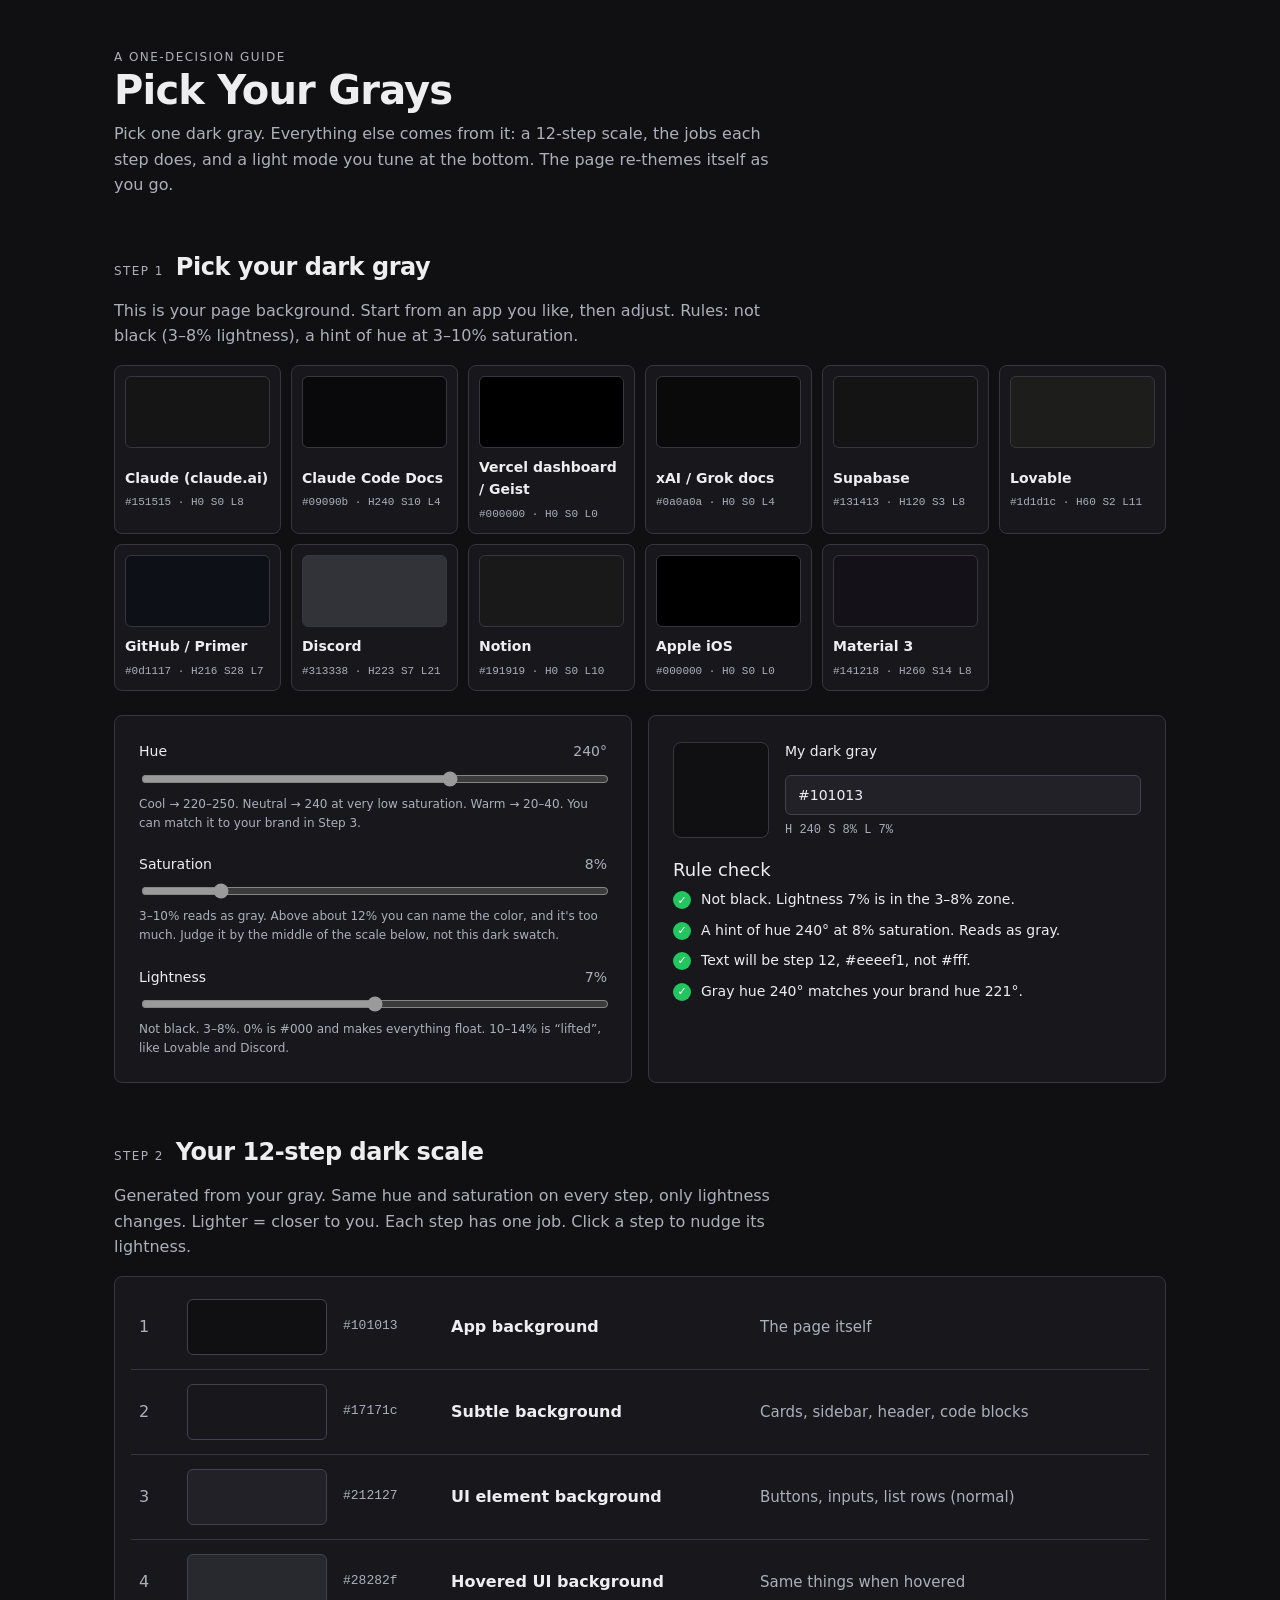
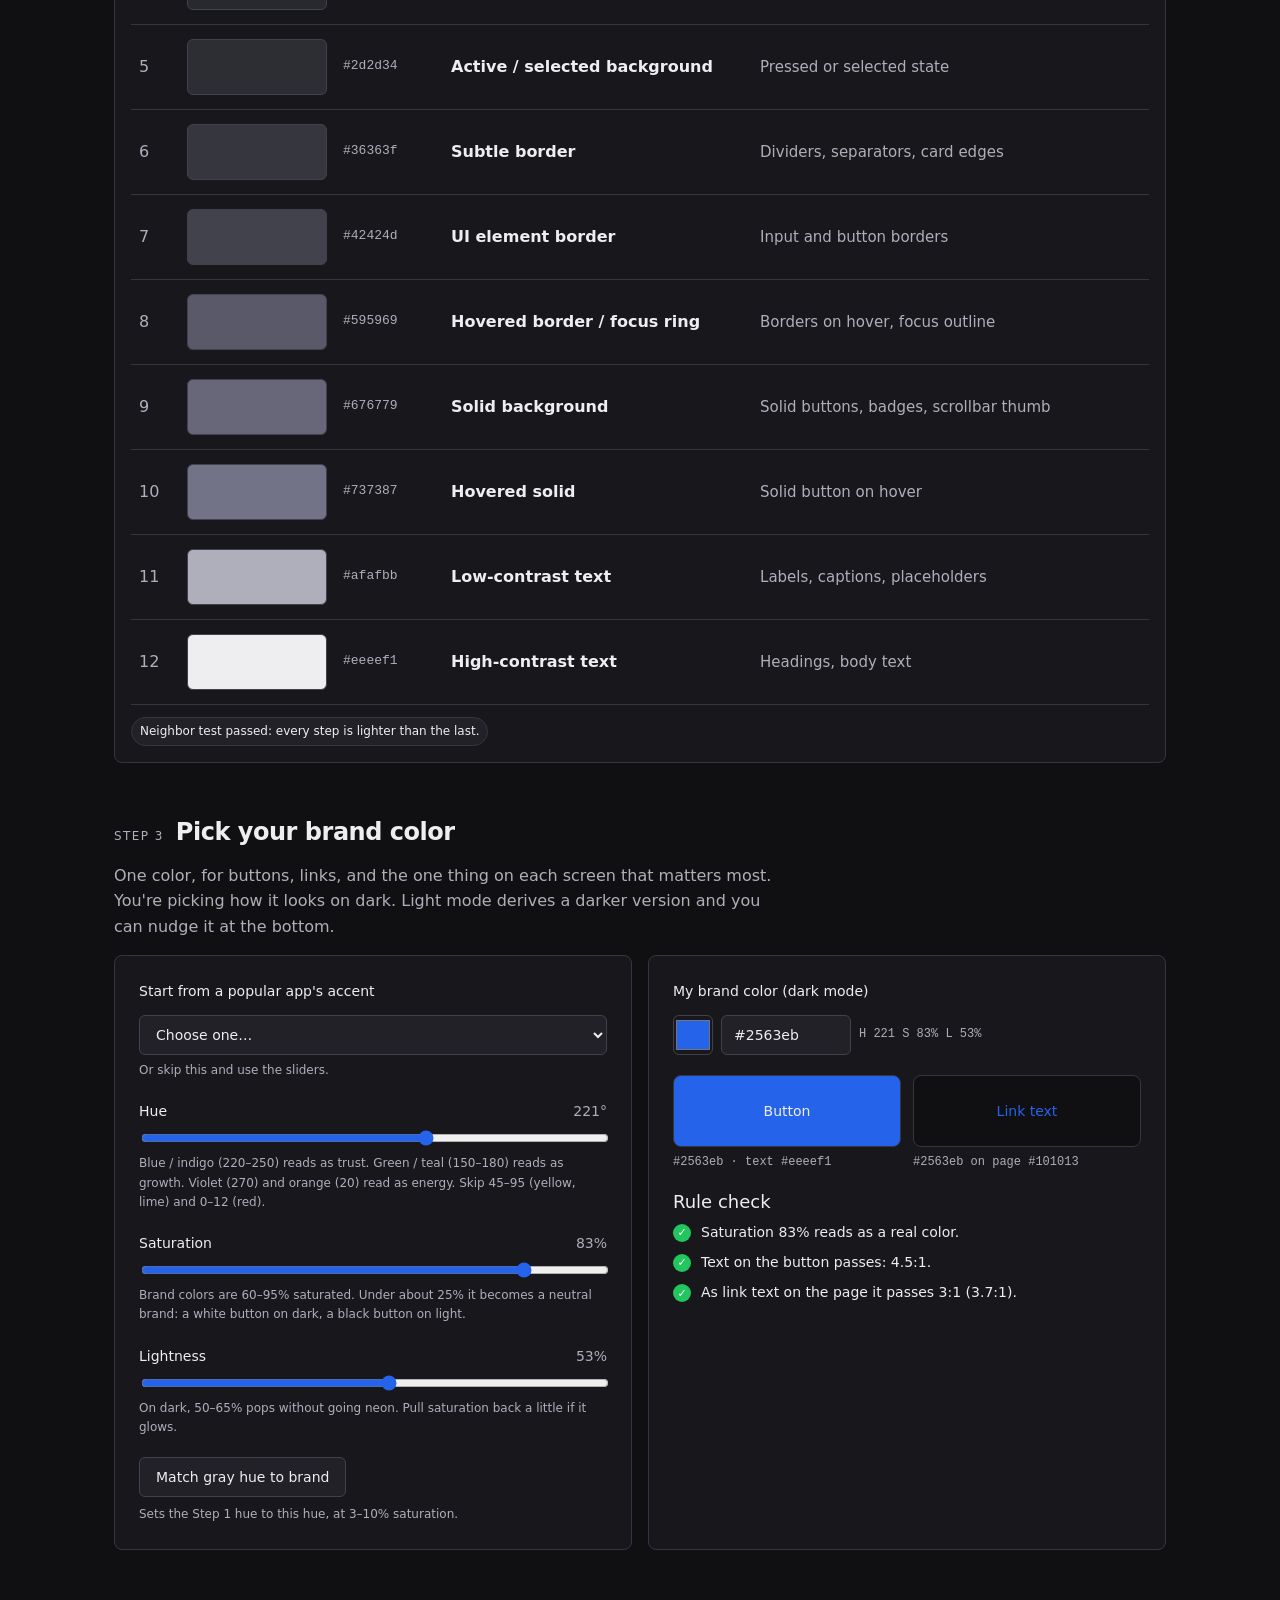
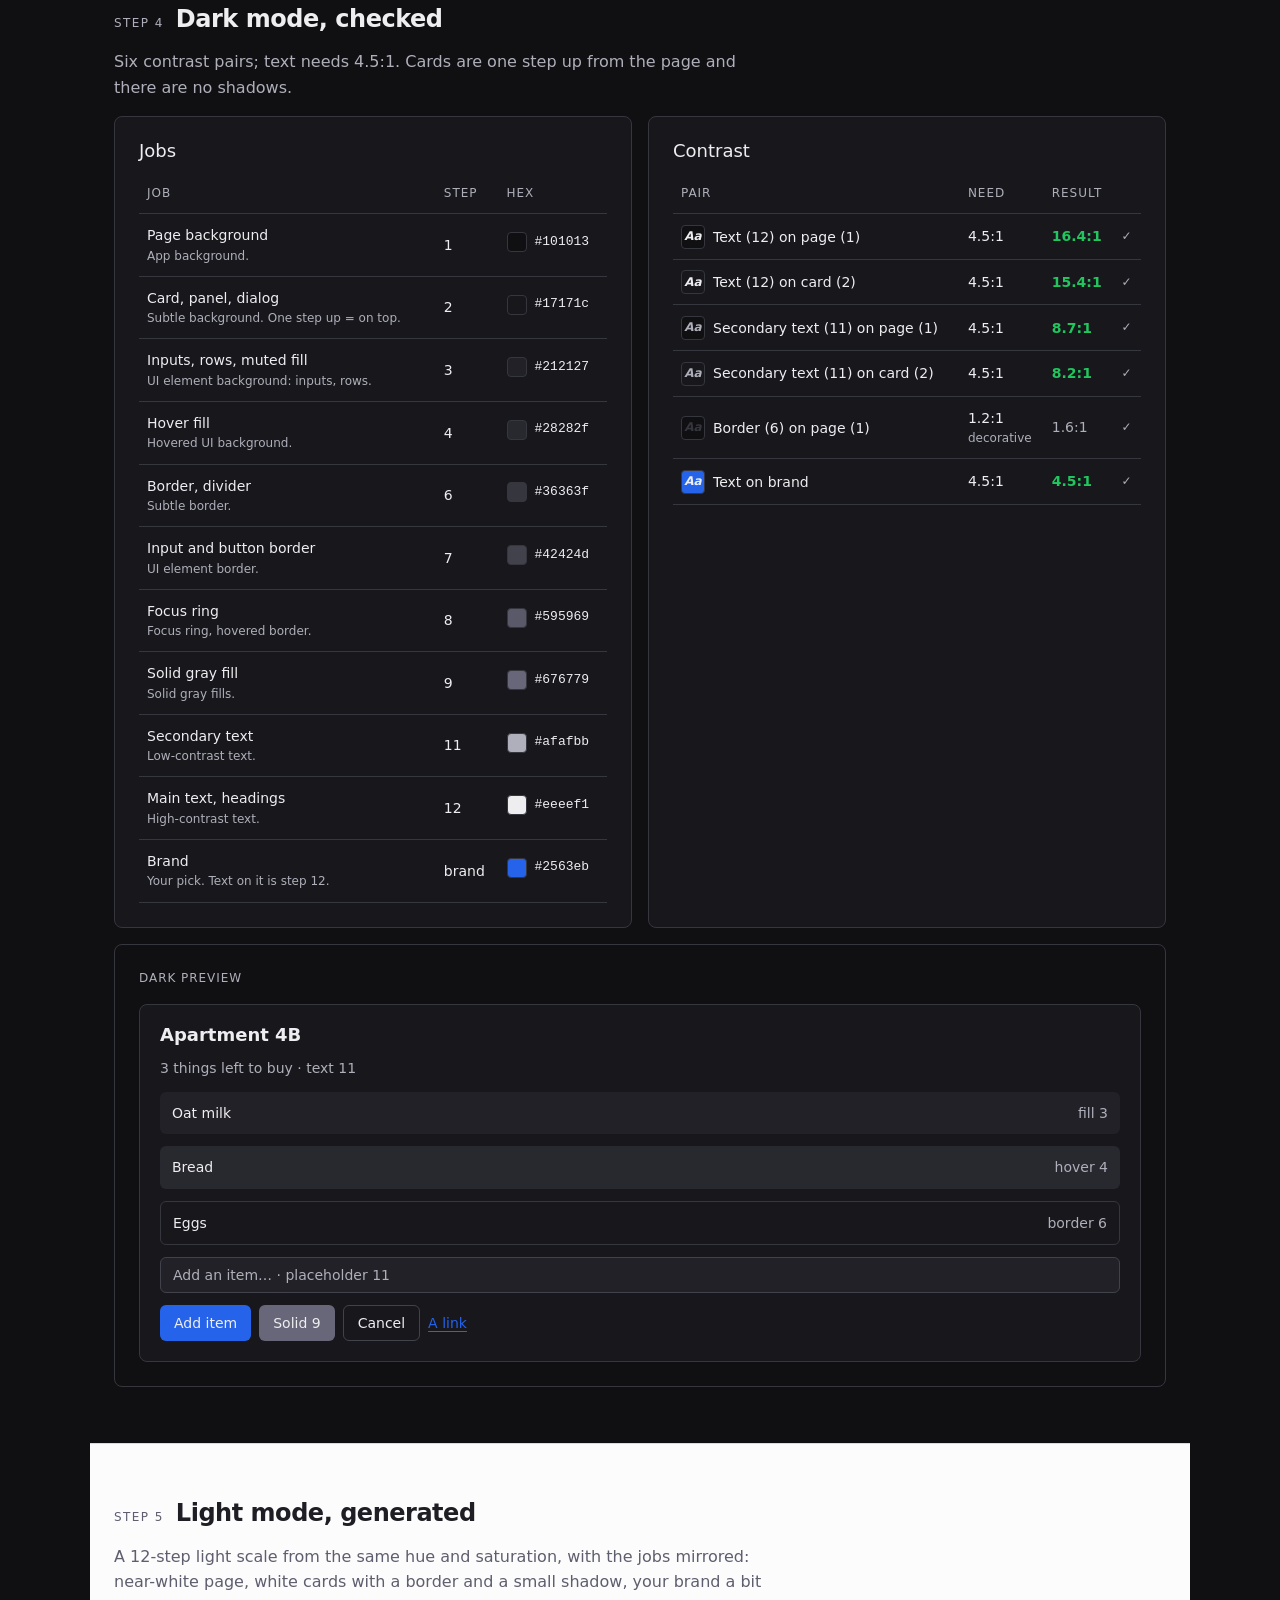
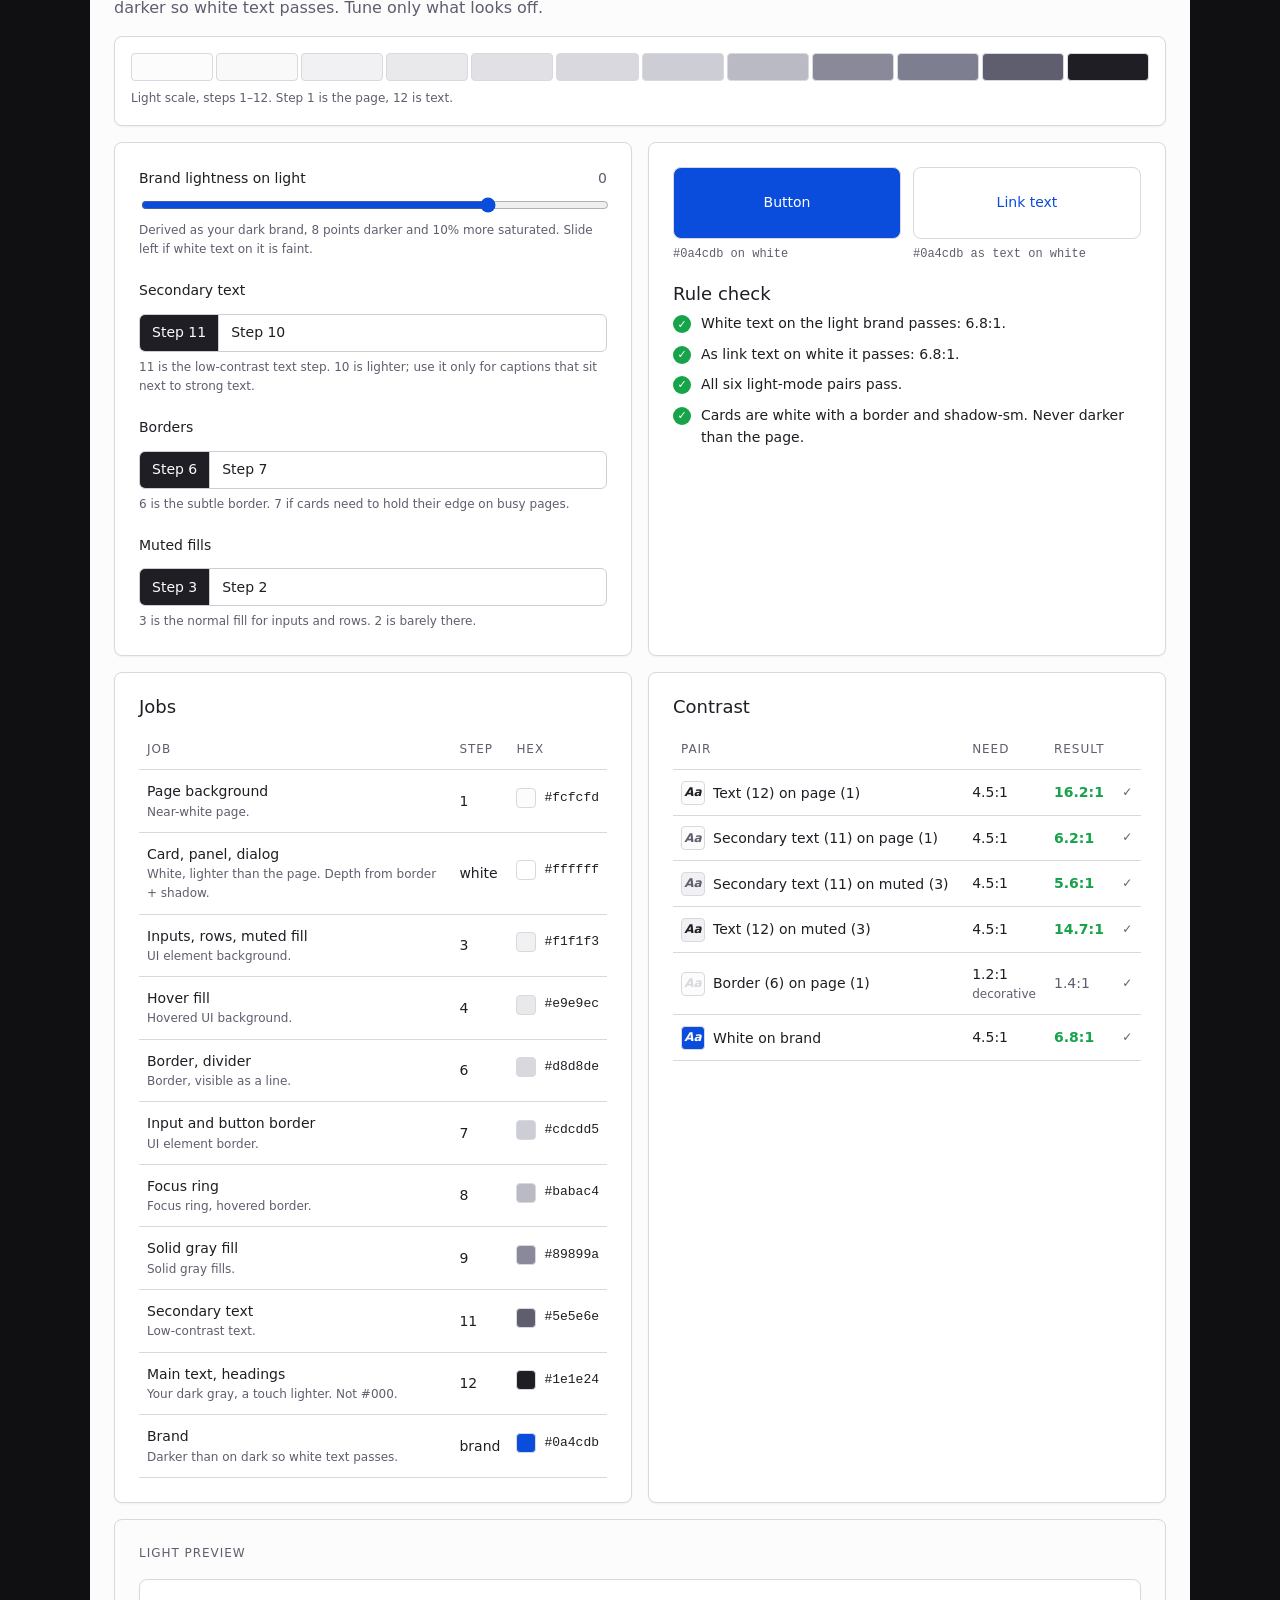
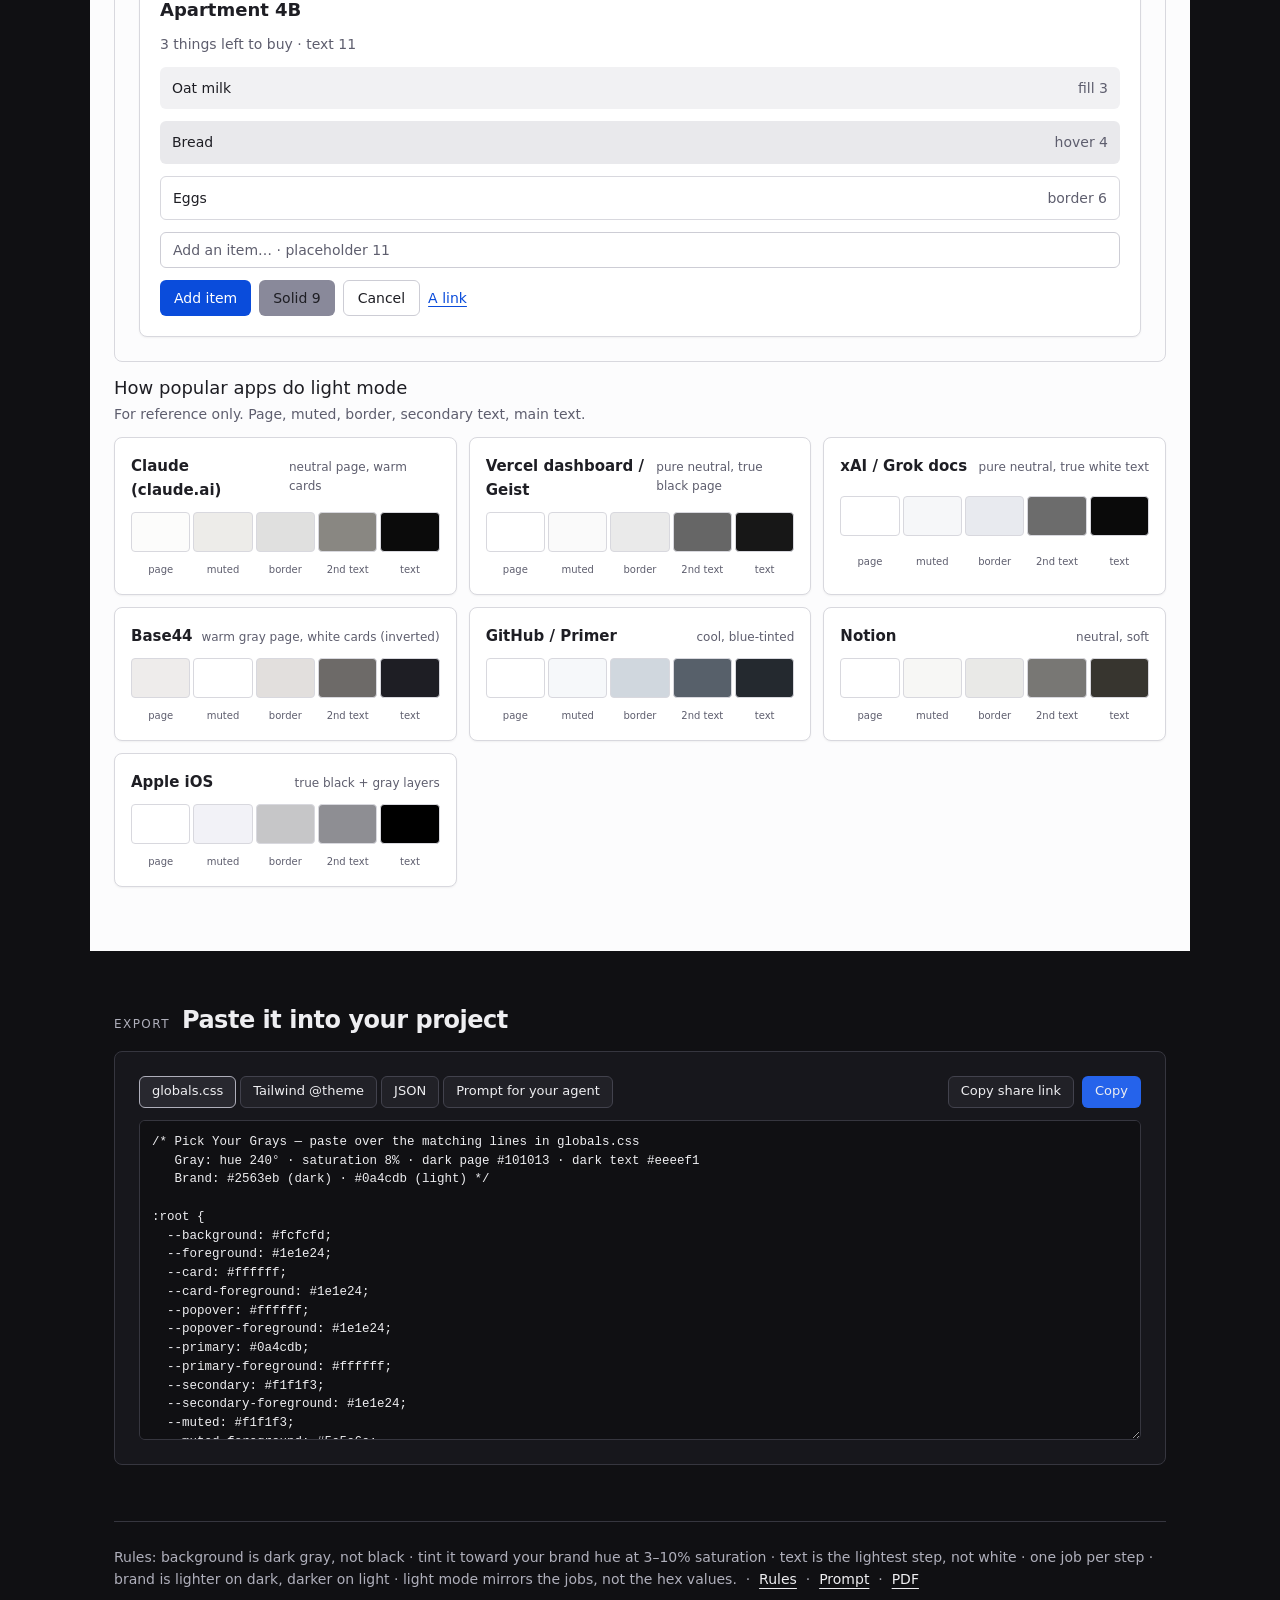
==== commit a7d42086: "Rework Step 1 around one base gray and a generated 12-step scale Step 1 shows popular apps as name p" ====
--- a/tools/pick-your-grays/index.html
+++ b/tools/pick-your-grays/index.html
@@ -4,14 +4,12 @@
 <meta charset="utf-8">
 <meta name="viewport" content="width=device-width, initial-scale=1">
 <title>Pick Your Grays</title>
-<meta name="description" content="Start from a popular app's dark palette, dial in your gray and brand color for dark mode, then tune the light mode it generates. Exports a globals.css snippet.">
+<meta name="description" content="Pick one dark gray, generate a 12-step scale from it, add a brand color, and get light mode for free. Exports a globals.css snippet.">
 <style>
-  /* The page themes itself with the grays you pick. JS overwrites these on :root (dark half)
-     and on .light-zone (light half). */
   :root {
-    --bg: #09090b; --card: #18181b; --muted: #27272a; --border: #27272a;
-    --text: #fafafa; --text2: #a1a1aa; --disabled: #52525b;
-    --brand: #3b82f6; --brand-fg: #ffffff;
+    --bg: #111113; --card: #18191b; --muted: #212225; --hover: #272a2d; --border: #363a3f; --border2: #43484e;
+    --text: #edeef0; --text2: #b0b4ba; --solid: #696e77;
+    --brand: #2563eb; --brand-fg: #edeef0;
     --ok: #22c55e; --warn: #f59e0b; --bad: #ef4444;
     --shadow: none; --radius: 8px;
   }
@@ -39,7 +37,6 @@
   .grid2 { display: grid; gap: 16px; grid-template-columns: 1fr; }
   @media (min-width: 800px) { .grid2 { grid-template-columns: 1fr 1fr; } }
 
-  /* the light half */
   .light-zone { background: var(--bg); color: var(--text); margin: 0 -24px; padding: 56px 24px 64px; border-top: 1px solid var(--border); display: grid; gap: 56px; }
   @media (max-width: 640px) { .light-zone { margin: 0 -16px; padding: 40px 16px 48px; gap: 40px; } }
   .light-zone > * { max-width: 1052px; margin-left: auto; margin-right: auto; width: 100%; }
@@ -48,40 +45,39 @@
   label { display: block; font-size: 14px; font-weight: 500; margin-bottom: 6px; }
   .field { display: grid; gap: 6px; }
   .row { display: flex; flex-wrap: wrap; gap: 8px; align-items: center; }
-  input[type="text"], select { height: 40px; padding: 0 12px; border-radius: 6px; border: 1px solid var(--border); background: var(--bg); color: var(--text); font: inherit; font-size: 14px; width: 100%; }
+  input[type="text"], select { height: 40px; padding: 0 12px; border-radius: 6px; border: 1px solid var(--border2); background: var(--muted); color: var(--text); font: inherit; font-size: 14px; width: 100%; }
   select { cursor: pointer; }
   input[type="text"]:focus-visible, button:focus-visible, input[type="range"]:focus-visible, select:focus-visible { outline: 2px solid var(--brand); outline-offset: 2px; }
-  input[type="color"] { width: 40px; height: 40px; padding: 0; border: 1px solid var(--border); border-radius: 6px; background: none; cursor: pointer; }
+  input[type="color"] { width: 40px; height: 40px; padding: 0; border: 1px solid var(--border2); border-radius: 6px; background: none; cursor: pointer; }
   input[type="range"] { width: 100%; accent-color: var(--brand); }
+  /* gray sliders stay neutral so they don't tint your judgement */
+  input[type="range"].neutral { accent-color: #9a9a9a; }
   .range-head { display: flex; justify-content: space-between; font-size: 14px; }
   .range-head .val { font-variant-numeric: tabular-nums; color: var(--text2); }
   .hint { font-size: 12px; color: var(--text2); }
-  button { height: 40px; padding: 0 16px; border-radius: 6px; border: 1px solid var(--border); background: var(--card); color: var(--text); font: inherit; font-size: 14px; font-weight: 500; cursor: pointer; }
-  button:hover { background: var(--muted); }
+  button { height: 40px; padding: 0 16px; border-radius: 6px; border: 1px solid var(--border2); background: var(--muted); color: var(--text); font: inherit; font-size: 14px; font-weight: 500; cursor: pointer; }
+  button:hover { background: var(--hover); }
   button.primary { background: var(--brand); color: var(--brand-fg); border-color: transparent; }
   button.primary:hover { filter: brightness(1.08); }
-  button[aria-pressed="true"] { background: var(--muted); border-color: var(--text2); }
+  button.link { border: 0; background: none; height: auto; padding: 0; font-size: 12px; color: var(--text2); text-decoration: underline; text-underline-offset: 3px; }
+  button.link:hover { background: none; color: var(--text); }
+  button[aria-pressed="true"] { background: var(--hover); border-color: var(--text2); }
   button.sm { height: 32px; padding: 0 12px; font-size: 13px; }
-  .seg { display: inline-flex; border: 1px solid var(--border); border-radius: 6px; overflow: hidden; }
-  .seg button { border: 0; border-radius: 0; height: auto; min-height: 36px; padding: 6px 12px; line-height: 1.2; }
-  .seg button + button { border-left: 1px solid var(--border); }
+  .seg { display: inline-flex; border: 1px solid var(--border2); border-radius: 6px; overflow: hidden; }
+  .seg button { border: 0; border-radius: 0; height: auto; min-height: 36px; padding: 6px 12px; line-height: 1.2; background: var(--card); }
+  .seg button + button { border-left: 1px solid var(--border2); }
   .seg button[aria-pressed="true"] { background: var(--text); color: var(--bg); }
 
-  /* gallery */
-  .gallery { display: grid; gap: 12px; grid-template-columns: 1fr; }
-  @media (min-width: 640px) { .gallery { grid-template-columns: 1fr 1fr; } }
-  @media (min-width: 960px) { .gallery { grid-template-columns: 1fr 1fr 1fr; } }
-  .pal { display: grid; gap: 10px; padding: 16px; cursor: pointer; text-align: left; height: auto; font-weight: 400; align-content: start; }
-  .pal[aria-pressed="true"] { border-color: var(--text); }
-  .pal .head { display: flex; justify-content: space-between; align-items: baseline; gap: 8px; }
-  .pal .head b { font-weight: 600; font-size: 15px; }
-  .pal .strip { display: grid; grid-template-columns: repeat(5, 1fr); gap: 3px; }
-  .pal .strip i { display: block; height: 40px; border-radius: 4px; border: 1px solid var(--border); }
-  .pal .strip.s11 { grid-template-columns: repeat(11, 1fr); }
-  .pal .strip.s11 i { height: 28px; }
-  .pal .k { display: grid; grid-template-columns: repeat(5, 1fr); gap: 3px; font-size: 10px; color: var(--text2); text-align: center; }
-  .pal .meta { font-size: 12px; color: var(--text2); }
-  .scales { display: grid; gap: 12px; }
+  /* step 1 gallery: name + one swatch */
+  .swatches { display: grid; gap: 10px; grid-template-columns: repeat(2, 1fr); }
+  @media (min-width: 560px) { .swatches { grid-template-columns: repeat(3, 1fr); } }
+  @media (min-width: 900px) { .swatches { grid-template-columns: repeat(6, 1fr); } }
+  .sw-card { display: grid; gap: 8px; padding: 10px; height: auto; text-align: left; font-weight: 400; background: var(--card); border: 1px solid var(--border); border-radius: var(--radius); }
+  .sw-card:hover { background: var(--card); border-color: var(--border2); }
+  .sw-card[aria-pressed="true"] { border-color: var(--text); background: var(--card); }
+  .sw-card .big { height: 72px; border-radius: 6px; border: 1px solid var(--border); }
+  .sw-card b { font-weight: 600; font-size: 14px; display: block; }
+  .sw-card .meta { font-size: 11px; color: var(--text2); }
 
   /* anchor + checks */
   .anchor { display: grid; grid-template-columns: 96px 1fr; gap: 16px; align-items: center; }
@@ -93,16 +89,31 @@
   .pair { display: grid; grid-template-columns: 1fr 1fr; gap: 12px; }
   .pair .sw { height: 72px; border-radius: var(--radius); border: 1px solid var(--border); display: grid; place-items: center; font-size: 14px; font-weight: 500; }
 
-  /* scale */
-  .scale { display: grid; grid-template-columns: repeat(11, 1fr); gap: 4px; }
-  .scale .st { display: grid; gap: 6px; text-align: center; }
-  .scale .sw { height: 56px; border-radius: 6px; border: 1px solid var(--border); }
-  .scale .lbl { font-size: 12px; font-weight: 500; }
-  .scale .hex { font-size: 11px; color: var(--text2); font-family: ui-monospace, Menlo, monospace; }
-  @media (max-width: 640px) { .scale { grid-template-columns: repeat(6, 1fr); } .scale .hex { display: none; } }
+  /* 12-step scale table */
+  .steps { display: grid; }
+  .steprow { display: grid; grid-template-columns: 32px 140px 92px 1fr 1.3fr; gap: 16px; align-items: center; padding: 14px 8px; border-bottom: 1px solid var(--border); cursor: pointer; }
+  .steprow:hover { background: var(--card); }
+  .steprow[aria-expanded="true"] { background: var(--card); }
+  .steprow .num { color: var(--text2); font-variant-numeric: tabular-nums; }
+  .steprow .sw { height: 56px; border-radius: 6px; border: 1px solid var(--border2); }
+  .steprow .hex { color: var(--text2); }
+  .steprow b { font-weight: 600; }
+  .steprow .why { color: var(--text2); font-size: 15px; }
+  .steprow .edited { font-size: 11px; color: var(--warn); }
+  .stepedit { grid-column: 1 / -1; display: grid; gap: 8px; padding: 4px 8px 8px 48px; }
+  .stepedit .range-head { max-width: 420px; }
+  .stepedit input[type="range"] { max-width: 420px; }
+  @media (max-width: 720px) {
+    .steprow { grid-template-columns: 24px 80px 1fr; gap: 10px; }
+    .steprow .why { grid-column: 2 / -1; font-size: 13px; }
+    .steprow .hex { display: none; }
+    .stepedit { padding-left: 8px; }
+  }
   .gap-flags { display: flex; flex-wrap: wrap; gap: 8px; }
   .flag { font-size: 12px; padding: 4px 8px; border-radius: 999px; border: 1px solid var(--border); background: var(--muted); }
   .flag.bad { border-color: var(--bad); } .flag.warn { border-color: var(--warn); }
+  .strip12 { display: grid; grid-template-columns: repeat(12, 1fr); gap: 3px; }
+  .strip12 i { display: block; height: 28px; border-radius: 4px; border: 1px solid var(--border); }
 
   /* tables */
   table { width: 100%; border-collapse: collapse; font-size: 14px; }
@@ -122,6 +133,17 @@
   .pv .btn { height: 36px; padding: 0 14px; border-radius: 6px; border: 0; font-size: 14px; font-weight: 500; display: inline-flex; align-items: center; width: max-content; }
   .pv .inp { height: 36px; border-radius: 6px; display: flex; align-items: center; padding: 0 12px; font-size: 14px; }
   .pv .tag { font-size: 12px; letter-spacing: .08em; text-transform: uppercase; }
+
+  /* light gallery */
+  .gallery { display: grid; gap: 12px; grid-template-columns: 1fr; }
+  @media (min-width: 640px) { .gallery { grid-template-columns: 1fr 1fr; } }
+  @media (min-width: 960px) { .gallery { grid-template-columns: 1fr 1fr 1fr; } }
+  .pal { display: grid; gap: 10px; padding: 16px; }
+  .pal .head { display: flex; justify-content: space-between; align-items: baseline; gap: 8px; }
+  .pal .head b { font-weight: 600; font-size: 15px; }
+  .pal .strip { display: grid; grid-template-columns: repeat(5, 1fr); gap: 3px; }
+  .pal .strip i { display: block; height: 40px; border-radius: 4px; border: 1px solid var(--border); }
+  .pal .k { display: grid; grid-template-columns: repeat(5, 1fr); gap: 3px; font-size: 10px; color: var(--text2); text-align: center; }
 
   /* export */
   .tabs { display: flex; flex-wrap: wrap; gap: 4px; }
@@ -137,52 +159,38 @@
   <header>
     <div class="eyebrow">A one-decision guide</div>
     <h1>Pick Your Grays</h1>
-    <p class="muted" style="margin-top:8px">Nail down dark mode first: start from a palette you already like, dial in your gray, pick one brand color. Light mode is generated from it, and you tune it at the bottom. The page re-themes itself as you go.</p>
+    <p class="muted" style="margin-top:8px">Pick one dark gray. Everything else comes from it: a 12-step scale, the jobs each step does, and a light mode you tune at the bottom. The page re-themes itself as you go.</p>
   </header>
 
-  <!-- 1 · GALLERY -->
+  <!-- STEP 1 · BASE GRAY -->
   <section>
-    <div class="step"><span class="n">Step 1</span><h2>Start from a palette you like</h2></div>
-    <p class="muted">Dark-mode grays from popular apps, sampled from screenshots. Same five jobs every time: page, card, border, secondary text, main text. Nobody uses pure mid-gray. Click one to load its page color as your starting point.</p>
-    <div class="gallery" id="gallery"></div>
-    <h3 style="margin-top:8px">Full reference scales</h3>
-    <p class="muted small">The screenshots only show the steps each site happened to use. These have all eleven, 950 on the left through 50 on the right.</p>
-    <div class="scales" id="scales"></div>
-  </section>
-
-  <!-- 2 · GRAY -->
-  <section>
-    <div class="step"><span class="n">Step 2</span><h2>Dial in your dark gray</h2></div>
-    <p class="muted">This one color is your page background (the 950 step). The other ten steps come from it by changing only lightness. Six rules: not black, a hint of hue at 3–10% saturation, text is the 50 step (not white), eleven steps that all differ, brand is lighter on dark, light mode mirrors the jobs.</p>
-    <div class="grid2">
+    <div class="step"><span class="n">Step 1</span><h2>Pick your dark gray</h2></div>
+    <p class="muted">This is your page background. Start from an app you like, then adjust. Rules: not black (3–8% lightness), a hint of hue at 3–10% saturation.</p>
+    <div class="swatches" id="swatches"></div>
+
+    <div class="grid2" style="margin-top:8px">
       <div class="card" style="display:grid;gap:20px">
         <div class="field">
           <div class="range-head"><label for="hue" style="margin:0">Hue</label><span class="val" id="hueVal"></span></div>
-          <input type="range" id="hue" min="0" max="360" step="1" value="240">
-          <div class="hint">Cool (blue, indigo, violet) → 220–250. Neutral → 240 at very low saturation. Warm (green, orange, amber, brown) → 20–40. Or press “Match gray hue to brand” after Step 3.</div>
+          <input type="range" class="neutral" id="hue" min="0" max="360" step="1" value="240">
+          <div class="hint">Cool → 220–250. Neutral → 240 at very low saturation. Warm → 20–40. You can match it to your brand in Step 3.</div>
         </div>
         <div class="field">
           <div class="range-head"><label for="sat" style="margin:0">Saturation</label><span class="val" id="satVal"></span></div>
-          <input type="range" id="sat" min="0" max="50" step="1" value="10">
-          <div class="hint">3–10% reads as gray. Above about 12% you can name the color, and it's too much. Every step keeps this value, so judge it by the 500 swatch, not the dark anchor.</div>
+          <input type="range" class="neutral" id="sat" min="0" max="50" step="1" value="8">
+          <div class="hint">3–10% reads as gray. Above about 12% you can name the color, and it's too much. Judge it by the middle of the scale below, not this dark swatch.</div>
         </div>
         <div class="field">
-          <div class="range-head"><label for="light" style="margin:0">Lightness (page, 950)</label><span class="val" id="lightVal"></span></div>
-          <input type="range" id="light" min="0" max="14" step="1" value="4">
-          <div class="hint">Rule 1: not black. 3–8%. 0% is #000 and makes everything float. 10–14% is “lifted” like Lovable and Discord.</div>
-        </div>
-        <div class="field">
-          <div class="range-head"><label for="textL" style="margin:0">Lightness (text, 50)</label><span class="val" id="textLVal"></span></div>
-          <input type="range" id="textL" min="90" max="100" step="1" value="98">
-          <div class="hint">Rule 3: not pure white. 96–99%. This is your main text on dark and your muted fills on light.</div>
-        </div>
-        <label class="row small" style="margin:0;font-weight:400"><input type="checkbox" id="boost"> Add +3 saturation to the dark steps (950–700) so they don't go muddy</label>
+          <div class="range-head"><label for="light" style="margin:0">Lightness</label><span class="val" id="lightVal"></span></div>
+          <input type="range" class="neutral" id="light" min="0" max="14" step="1" value="7">
+          <div class="hint">Not black. 3–8%. 0% is #000 and makes everything float. 10–14% is “lifted”, like Lovable and Discord.</div>
+        </div>
       </div>
       <div class="card" style="display:grid;gap:20px;align-content:start">
         <div class="anchor">
           <div class="sw" id="anchorSw"></div>
           <div class="field">
-            <label for="anchorHex">My dark background (950)</label>
+            <label for="anchorHex">My dark gray</label>
             <input type="text" id="anchorHex" class="mono" spellcheck="false" aria-describedby="anchorHsl">
             <div class="hint mono" id="anchorHsl"></div>
           </div>
@@ -195,10 +203,23 @@
     </div>
   </section>
 
-  <!-- 3 · BRAND -->
+  <!-- STEP 2 · 12-STEP SCALE -->
+  <section>
+    <div class="step"><span class="n">Step 2</span><h2>Your 12-step dark scale</h2></div>
+    <p class="muted">Generated from your gray. Same hue and saturation on every step, only lightness changes. Lighter = closer to you. Each step has one job. Click a step to nudge its lightness.</p>
+    <div class="card" style="padding:8px 16px 16px">
+      <div class="steps" id="steps"></div>
+      <div class="row" style="justify-content:space-between;margin-top:12px">
+        <div class="gap-flags" id="neighbor"></div>
+        <button type="button" class="link" id="resetSteps">Reset all steps</button>
+      </div>
+    </div>
+  </section>
+
+  <!-- STEP 3 · BRAND -->
   <section>
     <div class="step"><span class="n">Step 3</span><h2>Pick your brand color</h2></div>
-    <p class="muted">One color, for buttons, links, and the one thing on each screen that matters most. You're picking how it looks on dark. The light-mode version is derived (a bit darker so white text passes) and you can nudge it at the bottom.</p>
+    <p class="muted">One color, for buttons, links, and the one thing on each screen that matters most. You're picking how it looks on dark. Light mode derives a darker version and you can nudge it at the bottom.</p>
     <div class="grid2">
       <div class="card" style="display:grid;gap:20px">
         <div class="field">
@@ -213,25 +234,25 @@
         </div>
         <div class="field">
           <div class="range-head"><label for="bs" style="margin:0">Saturation</label><span class="val" id="bsVal"></span></div>
-          <input type="range" id="bs" min="0" max="100" step="1" value="70">
+          <input type="range" id="bs" min="0" max="100" step="1" value="83">
           <div class="hint">Brand colors are 60–95% saturated. Under about 25% it becomes a neutral brand: a white button on dark, a black button on light.</div>
         </div>
         <div class="field">
           <div class="range-head"><label for="bl" style="margin:0">Lightness</label><span class="val" id="blVal"></span></div>
-          <input type="range" id="bl" min="0" max="100" step="1" value="60">
+          <input type="range" id="bl" min="0" max="100" step="1" value="53">
           <div class="hint">On dark, 50–65% pops without going neon. Pull saturation back a little if it glows.</div>
         </div>
         <div class="row">
           <button type="button" id="tintFromBrand">Match gray hue to brand</button>
-          <span class="hint">Rule 2: the gray keeps your brand hue at 3–10% saturation.</span>
+          <span class="hint">Sets the Step 1 hue to this hue, at 3–10% saturation.</span>
         </div>
       </div>
       <div class="card" style="display:grid;gap:20px;align-content:start">
         <div class="field">
           <label for="brandHex">My brand color (dark mode)</label>
           <div class="row">
-            <input type="color" id="brandColor" value="#5b8cf0" aria-label="Brand color picker">
-            <input type="text" id="brandHex" value="#5b8cf0" class="mono" style="width:130px" spellcheck="false">
+            <input type="color" id="brandColor" value="#2563eb" aria-label="Brand color picker">
+            <input type="text" id="brandHex" value="#2563eb" class="mono" style="width:130px" spellcheck="false">
             <span class="hint mono" id="brandHsl"></span>
           </div>
         </div>
@@ -244,20 +265,10 @@
     </div>
   </section>
 
-  <!-- 4 · SCALE -->
+  <!-- STEP 4 · DARK MODE -->
   <section>
-    <div class="step"><span class="n">Step 4</span><h2>Your scale</h2></div>
-    <p class="muted">Eleven steps from your gray, same hue and saturation, lightness from the ladder 5 · 10 · 16 · 25 · 33 · 46 · 64 · 83 · 90 · 96 · 98. The steps bunch up at the light end on purpose: the eye can tell light grays apart and you need many for backgrounds and borders.</p>
-    <div class="card" style="display:grid;gap:16px">
-      <div class="scale" id="scale"></div>
-      <div class="gap-flags" id="neighbor"></div>
-    </div>
-  </section>
-
-  <!-- 5 · DARK MODE -->
-  <section>
-    <div class="step"><span class="n">Step 5</span><h2>Dark mode, checked</h2></div>
-    <p class="muted">Six of the eleven steps get a job. Lighter means closer to the viewer, so cards are one step up from the page and there are no shadows. Six contrast pairs; text needs 4.5:1.</p>
+    <div class="step"><span class="n">Step 4</span><h2>Dark mode, checked</h2></div>
+    <p class="muted">Six contrast pairs; text needs 4.5:1. Cards are one step up from the page and there are no shadows.</p>
     <div class="grid2">
       <div class="card">
         <h3 style="margin-bottom:12px">Jobs</h3>
@@ -271,11 +282,12 @@
     <div id="previewDark"></div>
   </section>
 
-  <!-- 6 · LIGHT MODE ZONE -->
+  <!-- STEP 5 · LIGHT MODE ZONE -->
   <div class="light-zone" id="lightZone">
     <section>
-      <div class="step"><span class="n">Step 6</span><h2>Light mode, generated</h2></div>
-      <p class="muted">Light mode mirrors the jobs, not the hexes. White page, white cards with a border and a small shadow, your 950 step as text, your brand a bit darker so white text passes. Everything here comes from what you picked above. Tune only what looks off.</p>
+      <div class="step"><span class="n">Step 5</span><h2>Light mode, generated</h2></div>
+      <p class="muted">A 12-step light scale from the same hue and saturation, with the jobs mirrored: near-white page, white cards with a border and a small shadow, your brand a bit darker so white text passes. Tune only what looks off.</p>
+      <div class="card" style="padding:16px"><div class="strip12" id="lightStrip"></div><div class="xs muted" style="margin-top:8px">Light scale, steps 1–12. Step 1 is the page, 12 is text.</div></div>
       <div class="grid2">
         <div class="card" style="display:grid;gap:20px">
           <div class="field">
@@ -285,18 +297,18 @@
           </div>
           <div class="field">
             <label>Secondary text</label>
-            <div class="seg" id="lText2Seg"><button type="button" data-v="500">500</button><button type="button" data-v="600">600</button></div>
-            <div class="hint">500 passes 4.5:1 on white. 400 fails. Use 600 if you set helper text inside muted fills a lot.</div>
+            <div class="seg" id="lText2Seg"><button type="button" data-v="11">Step 11</button><button type="button" data-v="10">Step 10</button></div>
+            <div class="hint">11 is the low-contrast text step. 10 is lighter; use it only for captions that sit next to strong text.</div>
           </div>
           <div class="field">
             <label>Borders</label>
-            <div class="seg" id="lBorderSeg"><button type="button" data-v="200">200</button><button type="button" data-v="300">300</button></div>
-            <div class="hint">200 is two steps off white and reads as a line. 300 if your cards need to hold their edge on busy pages.</div>
+            <div class="seg" id="lBorderSeg"><button type="button" data-v="6">Step 6</button><button type="button" data-v="7">Step 7</button></div>
+            <div class="hint">6 is the subtle border. 7 if cards need to hold their edge on busy pages.</div>
           </div>
           <div class="field">
             <label>Muted fills</label>
-            <div class="seg" id="lMutedSeg"><button type="button" data-v="100">100</button><button type="button" data-v="50">50</button></div>
-            <div class="hint">100 is one step off white. 50 is barely there; use it when 100 looks dirty.</div>
+            <div class="seg" id="lMutedSeg"><button type="button" data-v="3">Step 3</button><button type="button" data-v="2">Step 2</button></div>
+            <div class="hint">3 is the normal fill for inputs and rows. 2 is barely there.</div>
           </div>
         </div>
         <div class="card" style="display:grid;gap:20px;align-content:start">
@@ -347,13 +359,13 @@
   </section>
 
   <footer>
-    The six rules: 1. Background is dark gray, not black. 2. Tint it toward your brand hue, 3–10% saturation. 3. Text is the 50 step, not white. 4. Build 11 steps by changing only lightness; pass the neighbor test. 5. Brand is lighter on dark, darker on light. 6. Light mode mirrors the jobs, not the hex values.
+    Rules: background is dark gray, not black · tint it toward your brand hue at 3–10% saturation · text is the lightest step, not white · one job per step · brand is lighter on dark, darker on light · light mode mirrors the jobs, not the hex values.
     &nbsp;·&nbsp; <a href="RULES.md">Rules</a> &nbsp;·&nbsp; <a href="PROMPT.md">Prompt</a> &nbsp;·&nbsp; <a href="Pick-Your-Grays.pdf">PDF</a>
   </footer>
 </div>
 <div class="toast" id="toast" role="status" aria-live="polite"></div>
 
-<script src="examples/examples.js?v=3"></script>
+<script src="examples/examples.js?v=4"></script>
 <script>
 /* ---------- color math ---------- */
 const clamp = (v, a, b) => Math.min(b, Math.max(a, v));
@@ -388,67 +400,89 @@
   const c = hexToRgb(hex).map(v => { v /= 255; return v <= 0.03928 ? v / 12.92 : Math.pow((v + 0.055) / 1.055, 2.4); });
   return 0.2126 * c[0] + 0.7152 * c[1] + 0.0722 * c[2];
 }
-function contrast(a, b) { const l1 = lum(a), l2 = lum(b); const [hi, lo] = l1 > l2 ? [l1, l2] : [l2, l1]; return (hi + 0.05) / (lo + 0.05); }
+function contrast(a, b) { const l1 = lum(a), l2 = lum(b); const [hi, lo] = l1 > l2 ? [l1, l2] : [l2, l1]; return Math.round((hi + 0.05) / (lo + 0.05) * 10) / 10; }
 const fmt = r => (Math.round(r * 10) / 10).toFixed(1) + ':1';
 
 /* ---------- data ---------- */
-const STEPS = [950, 900, 800, 700, 600, 500, 400, 300, 200, 100, 50];
-const LADDER = [5, 10, 16, 25, 33, 46, 64, 83, 90, 96, 98];
 const EXAMPLES = window.GRAY_EXAMPLES || [];
-const SCALES = window.GRAY_SCALES || [];
+// Lightness offsets from the base gray, Radix-style (Slate Dark: 7,10,14,17,19,23,28,38,44,49,71,94 with base 7).
+const DARK_OFFSETS = [0, 3, 7, 10, 12, 16, 21, 31, 37, 42, 64, 87];
+// Light scale lightness, Radix Slate light: 99,98,95,92,89,86,82,75,57,53,40,13. Step 12 uses your dark gray.
+const LIGHT_L = [99, 98, 95, 92, 89, 86, 82, 75, 57, 53, 40, null];
+const JOBS12 = [
+  ['App background', 'The page itself'],
+  ['Subtle background', 'Cards, sidebar, header, code blocks'],
+  ['UI element background', 'Buttons, inputs, list rows (normal)'],
+  ['Hovered UI background', 'Same things when hovered'],
+  ['Active / selected background', 'Pressed or selected state'],
+  ['Subtle border', 'Dividers, separators, card edges'],
+  ['UI element border', 'Input and button borders'],
+  ['Hovered border / focus ring', 'Borders on hover, focus outline'],
+  ['Solid background', 'Solid buttons, badges, scrollbar thumb'],
+  ['Hovered solid', 'Solid button on hover'],
+  ['Low-contrast text', 'Labels, captions, placeholders'],
+  ['High-contrast text', 'Headings, body text'],
+];
 
 /* ---------- state ---------- */
 const state = {
-  h: 240, s: 10, l: 4, textL: 98, boost: false,
-  bh: 221, bs: 70, bl: 60, brandExact: '#5b8cf0', brand: '#5b8cf0',
-  lbAdj: 0, lText2: '500', lBorder: '200', lMuted: '100',
-  source: '', tab: 'css',
+  h: 240, s: 8, l: 7, ov: {},            // ov: per-step lightness overrides, index -> L
+  bh: 221, bs: 83, bl: 53, brandExact: '#2563eb', brand: '#2563eb',
+  lbAdj: 0, lText2: '11', lBorder: '6', lMuted: '3',
+  source: '', open: null, tab: 'css',
 };
 
-function buildScale() {
-  const L = [...LADDER];
-  L[0] = state.l;
-  for (let i = 1; i < L.length; i++) L[i] = Math.max(L[i], L[i - 1] + (i < 7 ? 4 : 2));
-  L[10] = state.textL;
-  for (let i = 9; i >= 0; i--) L[i] = Math.min(L[i], L[i + 1] - 2);
-  return STEPS.map((step, i) => {
-    const s = state.boost && i <= 3 ? clamp(state.s + 3, 0, 100) : state.s;
-    const l = clamp(L[i], 0, 100);
-    return { step, l, s, hex: hsl(state.h, s, l) };
+function buildDark() {
+  return DARK_OFFSETS.map((off, i) => {
+    const base = i === 0 ? state.l : clamp(state.l + off, 0, 98);
+    const l = state.ov[i] != null ? state.ov[i] : base;
+    return { n: i + 1, l, base, edited: state.ov[i] != null, hex: hsl(state.h, state.s, l) };
   });
 }
-const byStep = scale => Object.fromEntries(scale.map(x => [x.step, x.hex]));
+function buildLight(dark) {
+  return LIGHT_L.map((l, i) => {
+    const L = l == null ? dark[0].l + 6 : l;
+    return { n: i + 1, l: L, hex: hsl(state.h, state.s, L) };
+  });
+}
 const isNeutralBrand = () => state.bs < 25;
 
-function jobs(g) {
-  const dark = { hex: state.brand, fg: g[50], step: '500' };
-  let light;
+function jobs(D, Lt) {
+  const d = i => D[i - 1].hex, l = i => Lt[i - 1].hex;
+  const darkBrand = { hex: state.brand, fg: d(12), step: 'brand' };
+  let lightBrand;
   if (isNeutralBrand()) {
-    dark.hex = g[50]; dark.fg = g[950]; dark.step = '50';
-    light = { hex: g[950], fg: '#ffffff', step: '950' };
+    darkBrand.hex = d(12); darkBrand.fg = d(1); darkBrand.step = '12';
+    lightBrand = { hex: l(12), fg: '#ffffff', step: '12' };
   } else {
-    light = { hex: hsl(state.bh, clamp(Math.round(state.bs * 1.1), 0, 100), clamp(state.bl - 8 + state.lbAdj, 8, 92)), fg: '#ffffff', step: '600' };
+    lightBrand = { hex: hsl(state.bh, clamp(Math.round(state.bs * 1.1), 0, 100), clamp(state.bl - 8 + state.lbAdj, 8, 92)), fg: '#ffffff', step: 'brand' };
   }
   return {
     dark: {
-      page: { step: 950, hex: g[950], why: 'The base. Not black.' },
-      card: { step: 900, hex: g[900], why: 'One step lighter = on top.' },
-      muted: { step: 800, hex: g[800], why: 'Two steps up. Hover, input.' },
-      border: { step: 800, hex: g[800], why: 'Same as muted. Just visible.' },
-      disabled: { step: 600, hex: g[600], why: 'Readable but clearly off.' },
-      text2: { step: 400, hex: g[400], why: 'Passes 4.5:1 on 950. 500 does not.' },
-      text: { step: 50, hex: g[50], why: 'Your white.' },
-      brand: { ...dark, why: isNeutralBrand() ? 'Neutral brand: a white button on dark.' : 'Your pick. Text on it is the 50 step.' },
+      page: { step: 1, hex: d(1), why: 'App background.' },
+      card: { step: 2, hex: d(2), why: 'Subtle background. One step up = on top.' },
+      muted: { step: 3, hex: d(3), why: 'UI element background: inputs, rows.' },
+      hover: { step: 4, hex: d(4), why: 'Hovered UI background.' },
+      border: { step: 6, hex: d(6), why: 'Subtle border.' },
+      border2: { step: 7, hex: d(7), why: 'UI element border.' },
+      ring: { step: 8, hex: d(8), why: 'Focus ring, hovered border.' },
+      solid: { step: 9, hex: d(9), why: 'Solid gray fills.' },
+      text2: { step: 11, hex: d(11), why: 'Low-contrast text.' },
+      text: { step: 12, hex: d(12), why: 'High-contrast text.' },
+      brand: { ...darkBrand, why: isNeutralBrand() ? 'Neutral brand: a light button on dark.' : 'Your pick. Text on it is step 12.' },
     },
     light: {
-      page: { step: 'white', hex: '#ffffff', why: 'Pure white is fine for the page.' },
-      card: { step: 'white', hex: '#ffffff', why: 'Same as page. Depth from border + shadow.' },
-      muted: { step: +state.lMuted, hex: g[state.lMuted], why: 'Off white.' },
-      border: { step: +state.lBorder, hex: g[state.lBorder], why: 'Off white, visible as a line.' },
-      disabled: { step: 400, hex: g[400], why: '' },
-      text2: { step: +state.lText2, hex: g[state.lText2], why: '500 passes on white. 400 fails.' },
-      text: { step: 950, hex: g[950], why: 'Your black. Not #000.' },
-      brand: { ...light, why: isNeutralBrand() ? 'Neutral brand: a black button on light.' : 'Darker than on dark so white text passes.' },
+      page: { step: 1, hex: l(1), why: 'Near-white page.' },
+      card: { step: 'white', hex: '#ffffff', why: 'White, lighter than the page. Depth from border + shadow.' },
+      muted: { step: +state.lMuted, hex: l(+state.lMuted), why: 'UI element background.' },
+      hover: { step: 4, hex: l(4), why: 'Hovered UI background.' },
+      border: { step: +state.lBorder, hex: l(+state.lBorder), why: 'Border, visible as a line.' },
+      border2: { step: 7, hex: l(7), why: 'UI element border.' },
+      ring: { step: 8, hex: l(8), why: 'Focus ring, hovered border.' },
+      solid: { step: 9, hex: l(9), why: 'Solid gray fills.' },
+      text2: { step: +state.lText2, hex: l(+state.lText2), why: 'Low-contrast text.' },
+      text: { step: 12, hex: l(12), why: 'Your dark gray, a touch lighter. Not #000.' },
+      brand: { ...lightBrand, why: isNeutralBrand() ? 'Neutral brand: a dark button on light.' : 'Darker than on dark so white text passes.' },
     },
   };
 }
@@ -458,20 +492,20 @@
   const mk = r => ({ ...r, ratio: contrast(r.fg, r.bg) });
   return {
     dark: [
-      { name: 'Main text (50) on page (950)', fg: d.text.hex, bg: d.page.hex, need: 4.5, tip: 'Lower the page lightness.' },
-      { name: 'Main text (50) on card (900)', fg: d.text.hex, bg: d.card.hex, need: 4.5, tip: 'Lower the page lightness so 900 comes down too.' },
-      { name: 'Secondary text (400) on page (950)', fg: d.text2.hex, bg: d.page.hex, need: 4.5, tip: 'Lower the page lightness, or use 300 for secondary text.' },
-      { name: 'Secondary text (400) on card (900)', fg: d.text2.hex, bg: d.card.hex, need: 4.5, tip: 'Use 300 for secondary text on cards.' },
-      { name: 'Border (800) on page (950)', fg: d.border.hex, bg: d.page.hex, need: 1.2, deco: true, tip: 'Use 700 for borders.' },
-      { name: `Text on brand (${d.brand.step})`, fg: d.brand.fg, bg: d.brand.hex, need: 4.5, tip: 'Lower the brand lightness, or keep labels short and bold.' },
+      { name: 'Text (12) on page (1)', fg: d.text.hex, bg: d.page.hex, need: 4.5, tip: 'Lower the page lightness.' },
+      { name: 'Text (12) on card (2)', fg: d.text.hex, bg: d.card.hex, need: 4.5, tip: 'Lower the page lightness so step 2 comes down too.' },
+      { name: 'Secondary text (11) on page (1)', fg: d.text2.hex, bg: d.page.hex, need: 4.5, tip: 'Click step 11 and raise its lightness.' },
+      { name: 'Secondary text (11) on card (2)', fg: d.text2.hex, bg: d.card.hex, need: 4.5, tip: 'Click step 11 and raise its lightness.' },
+      { name: 'Border (6) on page (1)', fg: d.border.hex, bg: d.page.hex, need: 1.2, deco: true, tip: 'Click step 6 and raise its lightness.' },
+      { name: 'Text on brand', fg: d.brand.fg, bg: d.brand.hex, need: 4.5, tip: 'Lower the brand lightness, or keep labels short and bold.' },
     ].map(mk),
     light: [
-      { name: 'Main text (950) on white', fg: l.text.hex, bg: l.page.hex, need: 4.5, tip: '' },
-      { name: `Secondary text (${l.text2.step}) on white`, fg: l.text2.hex, bg: l.page.hex, need: 4.5, tip: 'Switch secondary text to 600.' },
-      { name: `Secondary text (${l.text2.step}) on muted (${l.muted.step})`, fg: l.text2.hex, bg: l.muted.hex, need: 4.5, tip: 'Switch secondary text to 600, or muted to 50.' },
-      { name: `Main text (950) on muted (${l.muted.step})`, fg: l.text.hex, bg: l.muted.hex, need: 4.5, tip: '' },
-      { name: `Border (${l.border.step}) on white`, fg: l.border.hex, bg: l.page.hex, need: 1.2, deco: true, tip: 'Switch borders to 300.' },
-      { name: `White on brand (${l.brand.step})`, fg: l.brand.fg, bg: l.brand.hex, need: 4.5, tip: 'Slide the light brand darker.' },
+      { name: 'Text (12) on page (1)', fg: l.text.hex, bg: l.page.hex, need: 4.5, tip: '' },
+      { name: `Secondary text (${l.text2.step}) on page (1)`, fg: l.text2.hex, bg: l.page.hex, need: 4.5, tip: 'Switch secondary text to step 11.' },
+      { name: `Secondary text (${l.text2.step}) on muted (${l.muted.step})`, fg: l.text2.hex, bg: l.muted.hex, need: 4.5, tip: 'Switch secondary text to step 11, or muted to step 2.' },
+      { name: `Text (12) on muted (${l.muted.step})`, fg: l.text.hex, bg: l.muted.hex, need: 4.5, tip: '' },
+      { name: `Border (${l.border.step}) on page (1)`, fg: l.border.hex, bg: l.page.hex, need: 1.2, deco: true, tip: 'Switch borders to step 7.' },
+      { name: 'White on brand', fg: l.brand.fg, bg: l.brand.hex, need: 4.5, tip: 'Slide the light brand darker.' },
     ].map(mk),
   };
 }
@@ -481,36 +515,22 @@
 const esc = s => String(s).replace(/[&<>"]/g, c => ({ '&': '&amp;', '<': '&lt;', '>': '&gt;', '"': '&quot;' }[c]));
 const dotLi = i => `<li><span class="dot ${i.cls}">${i.cls === 'ok' ? '✓' : i.cls === 'warn' ? '!' : '✕'}</span><span>${esc(i.text)}</span></li>`;
 
-function renderGallery() {
-  const strip = (o, keys) => `<div class="strip">${keys.map(k => `<i style="background:${o[k]}" title="${k} ${o[k]}"></i>`).join('')}</div>`;
-  $('gallery').innerHTML = EXAMPLES.map((e, i) => {
+function renderStatic() {
+  $('swatches').innerHTML = EXAMPLES.map((e, i) => {
     if (!e.dark) return '';
-    const d = e.dark; const [h, s, l] = rgbToHsl(hexToRgb(d.page));
-    return `<button type="button" class="card pal" data-gallery="${i}" aria-pressed="${state.source === 'ex:' + i}">
-      <div class="head"><b>${esc(e.name)}</b><span class="xs muted">${esc(e.tint)}</span></div>
-      ${strip(d, ['page', 'card', 'border', 'secondaryText', 'text'])}
-      <div class="k"><span>page</span><span>card</span><span>border</span><span>2nd text</span><span>text</span></div>
-      <div class="meta mono">page ${d.page} · H${h} S${s} L${l} · text ${fmt(contrast(d.text, d.page))}</div>
-      ${e.notes ? `<div class="meta">${esc(e.notes)}</div>` : ''}
-    </button>`;
-  }).join('');
-  $('scales').innerHTML = SCALES.map((sc, i) => {
-    const [h, s, l] = rgbToHsl(hexToRgb(sc.anchor));
-    return `<button type="button" class="card pal" data-scale="${i}" aria-pressed="${state.source === 'sc:' + i}">
-      <div class="head"><b>${esc(sc.name)}</b><span class="xs muted">${esc(sc.tint)}</span></div>
-      <div class="strip s11">${sc.steps.map((x, k) => `<i style="background:${x}" title="${STEPS[k]} ${x}"></i>`).join('')}</div>
-      <div class="meta mono">${sc.steps.join(' ')}</div>
-      <div class="meta">Loads ${sc.anchor} (H${h} S${s} L${l}) as your page.</div>
+    const [h, s, l] = rgbToHsl(hexToRgb(e.dark.page));
+    return `<button type="button" class="sw-card" data-sw="${i}" aria-pressed="false">
+      <div class="big" style="background:${e.dark.page}"></div>
+      <div><b>${esc(e.name)}</b><span class="meta mono">${e.dark.page} · H${h} S${s} L${l}</span></div>
     </button>`;
   }).join('');
   $('galleryLight').innerHTML = EXAMPLES.map(e => {
     if (!e.light) return '';
     const l = e.light;
-    return `<div class="card pal" style="cursor:default">
+    return `<div class="card pal">
       <div class="head"><b>${esc(e.name)}</b><span class="xs muted">${esc(e.tint)}</span></div>
-      ${strip(l, ['page', 'muted', 'border', 'secondaryText', 'text'])}
+      <div class="strip">${['page', 'muted', 'border', 'secondaryText', 'text'].map(k => `<i style="background:${l[k]}" title="${k} ${l[k]}"></i>`).join('')}</div>
       <div class="k"><span>page</span><span>muted</span><span>border</span><span>2nd text</span><span>text</span></div>
-      <div class="meta mono">2nd text on page ${fmt(contrast(l.secondaryText, l.page))}</div>
     </div>`;
   }).join('');
   $('brandPick').innerHTML = '<option value="">Choose one…</option>' + EXAMPLES.map((e, i) => e.brand ? `<option value="${i}">${esc(e.name)} · ${e.brand.hex}</option>` : '').join('');
@@ -520,12 +540,11 @@
   $('hue').value = state.h; $('hueVal').textContent = state.h + '°';
   $('sat').value = state.s; $('satVal').textContent = state.s + '%';
   $('light').value = state.l; $('lightVal').textContent = state.l + '%';
-  $('textL').value = state.textL; $('textLVal').textContent = state.textL + '%';
-  $('boost').checked = state.boost;
   const anchor = hsl(state.h, state.s, state.l);
   $('anchorSw').style.background = anchor;
   if (document.activeElement !== $('anchorHex')) $('anchorHex').value = anchor;
   $('anchorHsl').textContent = `H ${state.h}  S ${state.s}%  L ${state.l}%`;
+  document.querySelectorAll('#swatches .sw-card').forEach(b => b.setAttribute('aria-pressed', state.source === 'ex:' + b.dataset.sw));
 
   if (document.activeElement !== $('brandHex')) $('brandHex').value = state.brand;
   $('brandColor').value = state.brand;
@@ -538,46 +557,68 @@
   [['lText2Seg', 'lText2'], ['lBorderSeg', 'lBorder'], ['lMutedSeg', 'lMuted']].forEach(([id, key]) =>
     document.querySelectorAll('#' + id + ' button').forEach(b => b.setAttribute('aria-pressed', b.dataset.v === state[key])));
   document.querySelectorAll('#exportTabs button').forEach(b => b.setAttribute('aria-pressed', b.dataset.tab === state.tab));
-  document.querySelectorAll('#gallery .pal').forEach(b => b.setAttribute('aria-pressed', state.source === 'ex:' + b.dataset.gallery));
-  document.querySelectorAll('#scales .pal').forEach(b => b.setAttribute('aria-pressed', state.source === 'sc:' + b.dataset.scale));
-}
-
-function renderRuleChecks(g) {
-  const items = [];
-  const pick = (cls, text) => items.push({ cls, text });
-  if (state.l === 0) pick('bad', 'Rule 1 · That is #000. Everything on top will look like it floats. Raise lightness to 3–8%.');
-  else if (state.l < 3) pick('warn', `Rule 1 · Lightness ${state.l}% is almost black. 3–8% is the safe zone.`);
-  else if (state.l > 8) pick('warn', `Rule 1 · Lightness ${state.l}% is lifted, like Lovable or Discord. It works, but it feels softer and cards get less depth.`);
-  else pick('ok', `Rule 1 · Not black. Lightness ${state.l}% is in the 3–8% zone.`);
-  if (state.s > 12) pick('bad', `Rule 2 · Saturation ${state.s}% reads as a color in the mid steps (look at the 500 swatch). Drop to 3–10%.`);
-  else if (state.s > 10) pick('warn', `Rule 2 · Saturation ${state.s}% is at the edge. Squint at the 500 swatch: can you name the color? Then drop it.`);
-  else if (state.s < 3) pick('warn', `Rule 2 · Saturation ${state.s}% is a pure gray. Fine, but a 3–10% tint toward your brand hue feels more intentional.`);
-  else pick('ok', `Rule 2 · A hint of hue ${state.h}° at ${state.s}% saturation. Reads as gray.`);
-  if (state.textL === 100) pick('bad', 'Rule 3 · Text is #fff. White glows on dark. Drop text lightness to 96–99%.');
-  else if (state.textL < 96) pick('warn', `Rule 3 · Text lightness ${state.textL}% is a bit dim for main text. 96–99% is the zone.`);
-  else pick('ok', `Rule 3 · Main text is ${g[50]}, not #fff.`);
+}
+
+function renderRuleChecks(D) {
+  const items = []; const pick = (cls, text) => items.push({ cls, text });
+  if (state.l === 0) pick('bad', 'That is #000. Everything on top will look like it floats. Raise lightness to 3–8%.');
+  else if (state.l < 3) pick('warn', `Lightness ${state.l}% is almost black. 3–8% is the safe zone.`);
+  else if (state.l > 8) pick('warn', `Lightness ${state.l}% is lifted, like Lovable or Discord. It works, but it feels softer and cards get less depth.`);
+  else pick('ok', `Not black. Lightness ${state.l}% is in the 3–8% zone.`);
+  if (state.s > 12) pick('bad', `Saturation ${state.s}% reads as a color in the middle of the scale. Drop to 3–10%.`);
+  else if (state.s > 10) pick('warn', `Saturation ${state.s}% is at the edge. Squint at steps 8–10 below: can you name the color? Then drop it.`);
+  else if (state.s < 3) pick('warn', `Saturation ${state.s}% is a pure gray. Fine, but a 3–10% tint toward your brand hue feels more intentional.`);
+  else pick('ok', `A hint of hue ${state.h}° at ${state.s}% saturation. Reads as gray.`);
+  pick('ok', `Text will be step 12, ${D[11].hex}, not #fff.`);
   if (!isNeutralBrand()) {
     let diff = Math.abs(state.bh - state.h); diff = Math.min(diff, 360 - diff);
     if (diff <= 40 || state.s < 3) pick('ok', `Gray hue ${state.h}° matches your brand hue ${state.bh}°.`);
-    else pick('warn', `Brand hue is ${state.bh}° but the gray hue is ${state.h}°. Press “Match gray hue to brand” unless the contrast is on purpose.`);
-  } else pick('ok', 'Neutral brand. A neutral gray (hue 240, low saturation) fits.');
+    else pick('warn', `Brand hue is ${state.bh}° but the gray hue is ${state.h}°. Press “Match gray hue to brand” in Step 3 unless the contrast is on purpose.`);
+  }
   $('ruleChecks').innerHTML = items.map(dotLi).join('');
 }
 
-function renderBrand(j, g) {
-  const d = j.dark.brand;
+function renderSteps(D) {
+  $('steps').innerHTML = D.map((x, i) => {
+    const [job, why] = JOBS12[i];
+    const open = state.open === i;
+    return `<div class="steprow" data-step="${i}" role="button" tabindex="0" aria-expanded="${open}">
+      <span class="num">${x.n}</span>
+      <div class="sw" style="background:${x.hex}"></div>
+      <span class="hex mono">${x.hex}</span>
+      <div><b>${job}</b>${x.edited ? `<div class="edited">nudged · was L ${x.base}</div>` : ''}</div>
+      <span class="why">${why}</span>
+      ${open ? `<div class="stepedit" data-stop="1">
+        <div class="range-head"><label for="ov${i}" style="margin:0">Lightness of step ${x.n}</label><span class="val">${x.l}%</span></div>
+        <input type="range" class="neutral" id="ov${i}" data-ov="${i}" min="0" max="100" step="1" value="${x.l}">
+        <div class="row"><span class="hint">Hue and saturation stay locked to your gray. Generated value is L ${x.base}.</span>${x.edited ? `<button type="button" class="link" data-reset="${i}">Reset this step</button>` : ''}</div>
+      </div>` : ''}
+    </div>`;
+  }).join('');
+  const flags = [];
+  for (let i = 0; i < D.length - 1; i++) {
+    const dl = D[i + 1].l - D[i].l;
+    if (dl <= 0) flags.push(`<span class="flag bad">Step ${D[i + 1].n} is not lighter than step ${D[i].n}</span>`);
+    else if (dl < 2) flags.push(`<span class="flag warn">Steps ${D[i].n} and ${D[i + 1].n} look the same (ΔL ${dl})</span>`);
+  }
+  $('neighbor').innerHTML = flags.length ? flags.join('') : '<span class="flag">Neighbor test passed: every step is lighter than the last.</span>';
+  $('resetSteps').style.visibility = Object.keys(state.ov).length ? 'visible' : 'hidden';
+}
+
+function renderBrand(j, D) {
+  const d = j.dark.brand, page = D[0].hex, border = D[5].hex;
   $('brandPair').innerHTML = `
-    <div><div class="sw" style="background:${d.hex};color:${d.fg}">Button · ${d.step}</div><div class="xs mono muted" style="margin-top:6px">${d.hex} on page ${g[950]}</div></div>
-    <div><div class="sw" style="background:${g[950]};color:${d.hex};border-color:${g[800]}">Link text</div><div class="xs mono muted" style="margin-top:6px">${d.hex} as text on ${g[950]}</div></div>`;
+    <div><div class="sw" style="background:${d.hex};color:${d.fg}">Button</div><div class="xs mono muted" style="margin-top:6px">${d.hex} · text ${d.fg}</div></div>
+    <div><div class="sw" style="background:${page};color:${d.hex};border-color:${border}">Link text</div><div class="xs mono muted" style="margin-top:6px">${d.hex} on page ${page}</div></div>`;
   const items = []; const pick = (cls, text) => items.push({ cls, text });
   const h = state.bh, s = state.bs, L = state.bl;
-  const onText = contrast(d.fg, d.hex), onPage = contrast(d.hex, g[950]);
+  const onText = contrast(d.fg, d.hex), onPage = contrast(d.hex, page);
   if (isNeutralBrand()) {
-    pick('ok', 'Neutral brand (under 25% saturation). Serious, minimal. Dark mode gets a white button with dark text; light mode gets a black button.');
+    pick('ok', 'Neutral brand (under 25% saturation). Serious, minimal. Dark mode gets a light button with dark text; light mode gets a dark button.');
   } else {
     if (s > 95 && L > 55) pick('warn', `Saturation ${s}% at lightness ${L}% is neon on dark. Pull saturation back to 70–85%.`);
     else pick('ok', `Saturation ${s}% reads as a real color.`);
-    if (onText >= 4.5) pick('ok', `Text (50) on the button passes: ${fmt(onText)}.`);
+    if (onText >= 4.5) pick('ok', `Text on the button passes: ${fmt(onText)}.`);
     else if (onText >= 3) pick('warn', `Text on the button is ${fmt(onText)}. Fine for short bold labels. Lower lightness to about ${Math.max(30, L - 10)}% for 4.5:1.`);
     else pick('bad', `Text on the button fails: ${fmt(onText)}. Lower the brand lightness.`);
     if (onPage >= 3) pick('ok', `As link text on the page it passes 3:1 (${fmt(onPage)}).`);
@@ -588,14 +629,15 @@
   $('brandChecks').innerHTML = items.map(dotLi).join('');
 }
 
-function renderLight(j, g, rows) {
+function renderLight(j, Lt, rows) {
   const l = j.light.brand;
+  $('lightStrip').innerHTML = Lt.map(x => `<i style="background:${x.hex}" title="${x.n} ${x.hex}"></i>`).join('');
   $('lightBrandPair').innerHTML = `
-    <div><div class="sw" style="background:${l.hex};color:${l.fg}">Button · ${l.step}</div><div class="xs mono muted" style="margin-top:6px">${l.hex} on white</div></div>
-    <div><div class="sw" style="background:#ffffff;color:${l.hex};border-color:${g[state.lBorder]}">Link text</div><div class="xs mono muted" style="margin-top:6px">${l.hex} as text on white</div></div>`;
+    <div><div class="sw" style="background:${l.hex};color:${l.fg}">Button</div><div class="xs mono muted" style="margin-top:6px">${l.hex} on white</div></div>
+    <div><div class="sw" style="background:#ffffff;color:${l.hex};border-color:${Lt[+state.lBorder - 1].hex}">Link text</div><div class="xs mono muted" style="margin-top:6px">${l.hex} as text on white</div></div>`;
   const items = []; const pick = (cls, text) => items.push({ cls, text });
   const onWhite = contrast(l.fg, l.hex), asLink = contrast(l.hex, '#ffffff');
-  if (isNeutralBrand()) pick('ok', `Neutral brand: a ${g[950]} button with white text, ${fmt(onWhite)}.`);
+  if (isNeutralBrand()) pick('ok', `Neutral brand: a ${l.hex} button with white text, ${fmt(onWhite)}.`);
   else {
     if (onWhite >= 4.5) pick('ok', `White text on the light brand passes: ${fmt(onWhite)}.`);
     else if (onWhite >= 3) pick('warn', `White text on the light brand is ${fmt(onWhite)}. Slide brand lightness left until it passes 4.5:1.`);
@@ -609,19 +651,8 @@
   $('lightChecks').innerHTML = items.map(dotLi).join('');
 }
 
-function renderScale(scale) {
-  $('scale').innerHTML = scale.map(x => `<div class="st"><div class="sw" style="background:${x.hex}" title="${x.hex}"></div><div class="lbl">${x.step}</div><div class="hex">${x.hex}<br>L ${x.l}</div></div>`).join('');
-  const flags = [];
-  for (let i = 0; i < scale.length - 1; i++) {
-    const a = scale[i], b = scale[i + 1], dl = b.l - a.l;
-    if (dl < 2) flags.push(`<span class="flag bad">${a.step} and ${b.step} look the same (ΔL ${dl})</span>`);
-    else if (dl > 20) flags.push(`<span class="flag warn">${a.step} → ${b.step} is a big jump (ΔL ${dl})</span>`);
-  }
-  $('neighbor').innerHTML = flags.length ? flags.join('') : '<span class="flag">Neighbor test passed: all 11 steps differ, no jump over 20 points.</span>';
-}
-
 function jobRows(m) {
-  const order = [['page', 'Page background'], ['card', 'Card, panel, dialog'], ['muted', 'Muted fill, hover, input'], ['border', 'Border, divider'], ['disabled', 'Disabled, placeholder'], ['text2', 'Secondary text'], ['text', 'Main text, headings'], ['brand', 'Brand']];
+  const order = [['page', 'Page background'], ['card', 'Card, panel, dialog'], ['muted', 'Inputs, rows, muted fill'], ['hover', 'Hover fill'], ['border', 'Border, divider'], ['border2', 'Input and button border'], ['ring', 'Focus ring'], ['solid', 'Solid gray fill'], ['text2', 'Secondary text'], ['text', 'Main text, headings'], ['brand', 'Brand']];
   return order.map(([k, label]) => { const j = m[k]; return `<tr><td>${label}<div class="tip">${esc(j.why)}</div></td><td class="num">${j.step}</td><td><span class="chip"><i style="background:${j.hex}"></i><code>${j.hex}</code></span></td></tr>`; }).join('');
 }
 function contrastRowsHtml(rows) {
@@ -633,16 +664,18 @@
 function previewCard(mode, m) {
   const shadow = mode === 'light' ? '0 1px 2px 0 rgb(0 0 0 / .05)' : 'none';
   return `<div class="pv" style="background:${m.page.hex};color:${m.text.hex};border-color:${m.border.hex}">
-    <div class="tag" style="color:${m.text2.hex}">${mode} preview · page ${m.page.step}</div>
+    <div class="tag" style="color:${m.text2.hex}">${mode} preview</div>
     <div class="pcard" style="background:${m.card.hex};border:1px solid ${m.border.hex};box-shadow:${shadow}">
       <h3>Apartment 4B</h3>
-      <div style="color:${m.text2.hex};font-size:14px">3 things left to buy · secondary ${m.text2.step}</div>
-      <div class="line" style="background:${m.muted.hex}">Oat milk <span style="color:${m.text2.hex}">muted ${m.muted.step}</span></div>
+      <div style="color:${m.text2.hex};font-size:14px">3 things left to buy · text ${m.text2.step}</div>
+      <div class="line" style="background:${m.muted.hex}">Oat milk <span style="color:${m.text2.hex}">fill ${m.muted.step}</span></div>
+      <div class="line" style="background:${m.hover.hex}">Bread <span style="color:${m.text2.hex}">hover ${m.hover.step}</span></div>
       <div class="line" style="border:1px solid ${m.border.hex}">Eggs <span style="color:${m.text2.hex}">border ${m.border.step}</span></div>
-      <div class="inp" style="background:${mode === 'dark' ? m.muted.hex : m.page.hex};border:1px solid ${m.border.hex};color:${m.disabled.hex}">Add an item… · placeholder ${m.disabled.step}</div>
+      <div class="inp" style="background:${mode === 'dark' ? m.muted.hex : m.card.hex};border:1px solid ${m.border2.hex};color:${m.text2.hex}">Add an item… · placeholder ${m.text2.step}</div>
       <div style="display:flex;gap:8px;align-items:center;flex-wrap:wrap">
-        <span class="btn" style="background:${m.brand.hex};color:${m.brand.fg}">Add item · brand ${m.brand.step}</span>
-        <span class="btn" style="background:transparent;border:1px solid ${m.border.hex};color:${m.text.hex}">Cancel</span>
+        <span class="btn" style="background:${m.brand.hex};color:${m.brand.fg}">Add item</span>
+        <span class="btn" style="background:${m.solid.hex};color:${m.text.hex}">Solid ${m.solid.step}</span>
+        <span class="btn" style="background:transparent;border:1px solid ${m.border2.hex};color:${m.text.hex}">Cancel</span>
         <span style="color:${m.brand.hex};font-size:14px;text-decoration:underline;text-underline-offset:3px">A link</span>
       </div>
     </div>
@@ -651,96 +684,87 @@
 
 function themePage(j) {
   const set = (el, m, light) => {
-    el.style.setProperty('--bg', m.page.hex); el.style.setProperty('--card', m.card.hex); el.style.setProperty('--muted', m.muted.hex);
-    el.style.setProperty('--border', m.border.hex); el.style.setProperty('--text', m.text.hex); el.style.setProperty('--text2', m.text2.hex);
-    el.style.setProperty('--disabled', m.disabled.hex); el.style.setProperty('--brand', m.brand.hex); el.style.setProperty('--brand-fg', m.brand.fg);
-    el.style.setProperty('--shadow', light ? '0 1px 2px 0 rgb(0 0 0 / .05)' : 'none');
-    el.style.setProperty('--ok', light ? '#16a34a' : '#22c55e'); el.style.setProperty('--warn', light ? '#d97706' : '#f59e0b'); el.style.setProperty('--bad', light ? '#dc2626' : '#ef4444');
+    const p = (k, v) => el.style.setProperty(k, v);
+    p('--bg', m.page.hex); p('--card', m.card.hex); p('--muted', m.muted.hex); p('--hover', m.hover.hex);
+    p('--border', m.border.hex); p('--border2', m.border2.hex); p('--text', m.text.hex); p('--text2', m.text2.hex); p('--solid', m.solid.hex);
+    p('--brand', m.brand.hex); p('--brand-fg', m.brand.fg);
+    p('--shadow', light ? '0 1px 2px 0 rgb(0 0 0 / .05)' : 'none');
+    p('--ok', light ? '#16a34a' : '#22c55e'); p('--warn', light ? '#d97706' : '#f59e0b'); p('--bad', light ? '#dc2626' : '#ef4444');
   };
   set(document.documentElement, j.dark, false);
   set($('lightZone'), j.light, true);
 }
 
 /* ---------- exports ---------- */
-function exportCss(j, g) {
+function exportCss(j) {
   const d = j.dark, l = j.light;
+  const block = (m) => `  --background: ${m.page.hex};
+  --foreground: ${m.text.hex};
+  --card: ${m.card.hex};
+  --card-foreground: ${m.text.hex};
+  --popover: ${m.card.hex};
+  --popover-foreground: ${m.text.hex};
+  --primary: ${m.brand.hex};
+  --primary-foreground: ${m.brand.fg};
+  --secondary: ${m.muted.hex};
+  --secondary-foreground: ${m.text.hex};
+  --muted: ${m.muted.hex};
+  --muted-foreground: ${m.text2.hex};
+  --accent: ${m.hover.hex};
+  --accent-foreground: ${m.text.hex};
+  --border: ${m.border.hex};
+  --input: ${m.border2.hex};
+  --ring: ${m.brand.hex};`;
   return `/* Pick Your Grays — paste over the matching lines in globals.css
-   Gray: hue ${state.h}° · saturation ${state.s}% · page ${g[950]} · text ${g[50]}
+   Gray: hue ${state.h}° · saturation ${state.s}% · dark page ${d.page.hex} · dark text ${d.text.hex}
    Brand: ${d.brand.hex} (dark) · ${l.brand.hex} (light) */
 
 :root {
-  --background: ${l.page.hex};
-  --foreground: ${l.text.hex};
-  --card: ${l.card.hex};
-  --card-foreground: ${l.text.hex};
-  --popover: ${l.card.hex};
-  --popover-foreground: ${l.text.hex};
-  --primary: ${l.brand.hex};
-  --primary-foreground: ${l.brand.fg};
-  --secondary: ${l.muted.hex};
-  --secondary-foreground: ${g[900]};
-  --muted: ${l.muted.hex};
-  --muted-foreground: ${l.text2.hex};
-  --accent: ${l.muted.hex};
-  --accent-foreground: ${g[900]};
-  --border: ${l.border.hex};
-  --input: ${l.border.hex};
-  --ring: ${l.brand.hex};
+${block(l)}
 }
 
 .dark {
-  --background: ${d.page.hex};
-  --foreground: ${d.text.hex};
-  --card: ${d.card.hex};
-  --card-foreground: ${d.text.hex};
-  --popover: ${d.card.hex};
-  --popover-foreground: ${d.text.hex};
-  --primary: ${d.brand.hex};
-  --primary-foreground: ${d.brand.fg};
-  --secondary: ${d.muted.hex};
-  --secondary-foreground: ${d.text.hex};
-  --muted: ${d.muted.hex};
-  --muted-foreground: ${d.text2.hex};
-  --accent: ${d.muted.hex};
-  --accent-foreground: ${d.text.hex};
-  --border: ${d.border.hex};
-  --input: ${d.border.hex};
-  --ring: ${d.brand.hex};
+${block(d)}
 }
 `;
 }
-function exportTailwind(scale) {
-  return `/* Tailwind CSS v4 — adds bg-gray-950, text-gray-400, etc.
-   Prefer the job tokens in globals.css for app code; use this scale for one-offs and charts. */
+function exportTailwind(D, Lt) {
+  return `/* Tailwind CSS v4 — the full 12-step scales as bg-gray-1 … bg-gray-12 (dark) and bg-graylight-1 … 12.
+   Prefer the job tokens in globals.css for app code; use these for one-offs and charts. */
 @theme {
-${scale.map(x => `  --color-gray-${x.step}: ${x.hex};`).join('\n')}
+${D.map(x => `  --color-gray-${x.n}: ${x.hex};`).join('\n')}
+${Lt.map(x => `  --color-graylight-${x.n}: ${x.hex};`).join('\n')}
 }
 `;
 }
-function exportJson(scale, j) {
+function exportJson(D, Lt, j) {
   return JSON.stringify({
-    source: { gray: { hue: state.h, saturation: state.s, pageLightness: state.l, textLightness: state.textL, boostDarkSaturation: state.boost }, brand: { dark: state.brand, lightAdjust: state.lbAdj }, light: { secondaryText: +state.lText2, border: +state.lBorder, muted: +state.lMuted } },
-    scale: Object.fromEntries(scale.map(x => [x.step, x.hex])),
+    source: { gray: { hue: state.h, saturation: state.s, lightness: state.l, overrides: state.ov }, brand: { dark: state.brand, lightAdjust: state.lbAdj }, light: { secondaryText: +state.lText2, border: +state.lBorder, muted: +state.lMuted } },
+    dark: Object.fromEntries(D.map(x => [x.n, x.hex])),
+    light: Object.fromEntries(Lt.map(x => [x.n, x.hex])),
     jobs: { dark: Object.fromEntries(Object.entries(j.dark).map(([k, v]) => [k, v.hex])), light: Object.fromEntries(Object.entries(j.light).map(([k, v]) => [k, v.hex])) },
   }, null, 2) + '\n';
 }
-function exportPrompt(scale, j, rows) {
-  const g = byStep(scale);
+function exportPrompt(D, Lt, j, rows) {
   const fails = [...rows.dark.map(r => ({ ...r, mode: 'Dark' })), ...rows.light.map(r => ({ ...r, mode: 'Light' }))].filter(r => r.ratio < r.need);
   return `Read RULES.md (Pick Your Grays) and follow every rule in it.
 
-My gray: hue ${state.h}°, saturation ${state.s}%. Dark page (950) is ${g[950]}. Text (50) is ${g[50]}.
+My gray: hue ${state.h}°, saturation ${state.s}%. Dark page is ${D[0].hex}. Dark text is ${D[11].hex}.
 My brand color on dark is ${j.dark.brand.hex}. On light it is ${j.light.brand.hex}.
 
-I already built the scale. Use these exact hexes, do not regenerate them:
-${scale.map(x => `  ${x.step}: ${x.hex}`).join('\n')}
+I already built the scales. Use these exact hexes, do not regenerate them.
+Dark, 12 steps (1 = page … 12 = text):
+${D.map((x, i) => `  ${String(x.n).padStart(2)}: ${x.hex}  ${JOBS12[i][0]}`).join('\n')}
+Light, 12 steps:
+${Lt.map((x, i) => `  ${String(x.n).padStart(2)}: ${x.hex}  ${JOBS12[i][0]}`).join('\n')}
 
 Jobs (dark → light):
   page background  ${j.dark.page.hex} → ${j.light.page.hex}
   card / panel     ${j.dark.card.hex} → ${j.light.card.hex}
-  muted / hover    ${j.dark.muted.hex} → ${j.light.muted.hex}
+  inputs, rows     ${j.dark.muted.hex} → ${j.light.muted.hex}
+  hover fill       ${j.dark.hover.hex} → ${j.light.hover.hex}
   border           ${j.dark.border.hex} → ${j.light.border.hex}
-  disabled         ${j.dark.disabled.hex} → ${j.light.disabled.hex}
+  input border     ${j.dark.border2.hex} → ${j.light.border2.hex}
   secondary text   ${j.dark.text2.hex} → ${j.light.text2.hex}
   main text        ${j.dark.text.hex} → ${j.light.text.hex}
   brand            ${j.dark.brand.hex} (text ${j.dark.brand.fg}) → ${j.light.brand.hex} (text ${j.light.brand.fg})
@@ -750,7 +774,7 @@
 Do this:
 1. Write these into globals.css as CSS variables under :root (light) and .dark (dark), using only the job names already in that file (--background, --foreground, --card, --card-foreground, --primary, --primary-foreground, --secondary, --muted, --muted-foreground, --accent, --border, --input, --ring). Do not add new variable names.
 2. Never use raw hex or raw Tailwind colors (bg-zinc-900, text-gray-500) anywhere else in the app. Job tokens only.
-3. Dark mode gets no shadows; depth is card (900) on page (950) with an 800 border. Light mode cards are white with a ${j.light.border.step} border and shadow-sm.
+3. Dark mode gets no shadows; depth is step 2 on step 1 with a step 6 border. Light mode cards are white with a border and shadow-sm.
 4. Report the exact lines you changed.
 `;
 }
@@ -759,16 +783,16 @@
 let current = {};
 function render() {
   state.brand = state.brandExact || hsl(state.bh, state.bs, state.bl);
-  const scale = buildScale(), g = byStep(scale), j = jobs(g), rows = contrastRows(j);
-  current = { scale, g, j, rows };
+  const D = buildDark(), Lt = buildLight(D), j = jobs(D, Lt), rows = contrastRows(j);
+  current = { D, Lt, j, rows };
   renderControls();
-  renderRuleChecks(g);
-  renderBrand(j, g);
-  renderScale(scale);
+  renderRuleChecks(D);
+  renderSteps(D);
+  renderBrand(j, D);
   $('jobsDark').innerHTML = jobRows(j.dark);
   $('contrastDark').innerHTML = contrastRowsHtml(rows.dark);
   $('previewDark').innerHTML = previewCard('dark', j.dark);
-  renderLight(j, g, rows.light);
+  renderLight(j, Lt, rows.light);
   $('jobsLight').innerHTML = jobRows(j.light);
   $('contrastLight').innerHTML = contrastRowsHtml(rows.light);
   $('previewLight').innerHTML = previewCard('light', j.light);
@@ -777,45 +801,47 @@
   save();
 }
 function renderExport() {
-  const { scale, g, j, rows } = current;
-  $('exportOut').value = state.tab === 'css' ? exportCss(j, g) : state.tab === 'tailwind' ? exportTailwind(scale) : state.tab === 'json' ? exportJson(scale, j) : exportPrompt(scale, j, rows);
+  const { D, Lt, j, rows } = current;
+  $('exportOut').value = state.tab === 'css' ? exportCss(j) : state.tab === 'tailwind' ? exportTailwind(D, Lt) : state.tab === 'json' ? exportJson(D, Lt, j) : exportPrompt(D, Lt, j, rows);
 }
 
 /* ---------- persistence ---------- */
-const KEY = 'pick-your-grays-v2';
+const KEY = 'pick-your-grays-v3';
 function save() {
   try { localStorage.setItem(KEY, JSON.stringify(state)); } catch (e) {}
   try {
-    const p = new URLSearchParams({ h: state.h, s: state.s, l: state.l, t: state.textL, brand: state.brand.replace('#', ''), lb: state.lbAdj, t2: state.lText2, bd: state.lBorder, mu: state.lMuted, boost: state.boost ? 1 : 0 });
+    const ov = Object.entries(state.ov).map(([k, v]) => k + ':' + v).join(',');
+    const p = new URLSearchParams({ h: state.h, s: state.s, l: state.l, ov, brand: state.brand.replace('#', ''), lb: state.lbAdj, t2: state.lText2, bd: state.lBorder, mu: state.lMuted });
     history.replaceState(null, '', '#' + p.toString());
   } catch (e) {}
 }
 function load() {
   try { const saved = JSON.parse(localStorage.getItem(KEY) || 'null'); if (saved && typeof saved === 'object') Object.assign(state, saved); } catch (e) {}
+  state.open = null;
   try {
     const p = new URLSearchParams(location.hash.slice(1));
     if (p.has('h')) {
       state.h = clamp(+p.get('h') || 0, 0, 360); state.s = clamp(+p.get('s') || 0, 0, 50); state.l = clamp(+p.get('l') || 0, 0, 14);
-      state.textL = clamp(+p.get('t') || 98, 90, 100);
+      state.ov = {};
+      (p.get('ov') || '').split(',').filter(Boolean).forEach(kv => { const [k, v] = kv.split(':'); if (+k >= 0 && +k < 12) state.ov[+k] = clamp(+v, 0, 100); });
       if (hexToRgb('#' + (p.get('brand') || ''))) setBrandFromHex('#' + p.get('brand'));
       state.lbAdj = clamp(+p.get('lb') || 0, -30, 10);
-      if (['500', '600'].includes(p.get('t2'))) state.lText2 = p.get('t2');
-      if (['200', '300'].includes(p.get('bd'))) state.lBorder = p.get('bd');
-      if (['100', '50'].includes(p.get('mu'))) state.lMuted = p.get('mu');
-      state.boost = p.get('boost') === '1';
+      if (['11', '10'].includes(p.get('t2'))) state.lText2 = p.get('t2');
+      if (['6', '7'].includes(p.get('bd'))) state.lBorder = p.get('bd');
+      if (['3', '2'].includes(p.get('mu'))) state.lMuted = p.get('mu');
     }
   } catch (e) {}
 }
 
 /* ---------- events ---------- */
-function toast(msg) { const t = $('toast'); t.textContent = msg; t.classList.add('show'); clearTimeout(t._t); t._t = setTimeout(() => t.classList.remove('show'), 2200); }
+function toast(msg) { const t = $('toast'); t.textContent = msg; t.classList.add('show'); clearTimeout(t._t); t._t = setTimeout(() => t.classList.remove('show'), 2400); }
 function setBrandFromHex(hex) { const rgb = hexToRgb(hex); if (!rgb) return false; [state.bh, state.bs, state.bl] = rgbToHsl(rgb); state.brandExact = rgbToHex(rgb); return true; }
 function setAnchorFromHex(hex, tame) {
   const rgb = hexToRgb(hex); if (!rgb) return false;
   let [h, s, l] = rgbToHsl(rgb);
   let note = '';
-  if (tame && s > 12) { note = ` Saturation was ${s}%, pulled back to 10% so the mid steps stay gray.`; s = 10; }
-  if (tame && l === 0) { note += ' Page was #000, raised to 4% (Rule 1).'; l = 4; }
+  if (tame && s > 12) { note = ` Saturation was ${s}%, pulled back to 10% so the middle steps stay gray.`; s = 10; }
+  if (tame && l === 0) { note += ' It was #000, raised to 4% so nothing floats.'; l = 4; }
   state.h = h; state.s = clamp(s, 0, 50); state.l = clamp(l, 0, 14);
   return note;
 }
@@ -823,10 +849,31 @@
 on('hue', 'input', e => { state.h = +e.target.value; state.source = ''; render(); });
 on('sat', 'input', e => { state.s = +e.target.value; state.source = ''; render(); });
 on('light', 'input', e => { state.l = +e.target.value; state.source = ''; render(); });
-on('textL', 'input', e => { state.textL = +e.target.value; render(); });
-on('boost', 'change', e => { state.boost = e.target.checked; render(); });
 on('anchorHex', 'input', e => { if (setAnchorFromHex(e.target.value) !== false) { state.source = ''; render(); } });
 on('anchorHex', 'blur', render);
+on('swatches', 'click', e => {
+  const b = e.target.closest('[data-sw]'); if (!b) return;
+  const ex = EXAMPLES[+b.dataset.sw];
+  const note = setAnchorFromHex(ex.dark.page, true);
+  state.source = 'ex:' + b.dataset.sw; state.ov = {}; render();
+  toast(`Starting from ${ex.name}: ${ex.dark.page}.${note}`);
+});
+on('steps', 'click', e => {
+  if (e.target.closest('[data-stop]') && !e.target.closest('[data-reset]')) return;
+  const r = e.target.closest('[data-reset]');
+  if (r) { delete state.ov[+r.dataset.reset]; render(); return; }
+  const row = e.target.closest('[data-step]'); if (!row) return;
+  const i = +row.dataset.step; state.open = state.open === i ? null : i; render();
+});
+on('steps', 'keydown', e => { if ((e.key === 'Enter' || e.key === ' ') && e.target.matches('[data-step]')) { e.preventDefault(); e.target.click(); } });
+on('steps', 'input', e => {
+  const s = e.target.closest('[data-ov]'); if (!s) return;
+  const i = +s.dataset.ov, v = +s.value;
+  if (v === current.D[i].base) delete state.ov[i]; else state.ov[i] = v;
+  render();
+  const again = document.getElementById('ov' + i); if (again) again.focus();
+});
+on('resetSteps', 'click', () => { state.ov = {}; render(); toast('Scale reset to generated values'); });
 on('brandHex', 'input', e => { if (setBrandFromHex(e.target.value)) render(); });
 on('brandHex', 'blur', render);
 on('brandColor', 'input', e => { if (setBrandFromHex(e.target.value)) render(); });
@@ -839,25 +886,9 @@
   $('brandPickNote').textContent = `${ex.name}: ${ex.brand.note || ''}`;
 });
 on('tintFromBrand', 'click', () => {
-  if (isNeutralBrand()) { state.h = 240; state.s = clamp(state.s, 3, 10); toast('Neutral brand, so the gray goes neutral (zinc-like)'); }
-  else { state.h = state.bh; if (state.s < 3 || state.s > 10) state.s = 8; }
+  if (isNeutralBrand()) { state.h = 240; state.s = clamp(state.s, 3, 10); toast('Neutral brand, so the gray goes neutral'); }
+  else { state.h = state.bh; if (state.s < 3 || state.s > 10) state.s = 8; toast(`Gray hue set to ${state.h}°`); }
   state.source = ''; render();
-});
-on('gallery', 'click', e => {
-  const b = e.target.closest('[data-gallery]'); if (!b) return;
-  const ex = EXAMPLES[+b.dataset.gallery];
-  const note = setAnchorFromHex(ex.dark.page, true);
-  const [, , tl] = rgbToHsl(hexToRgb(ex.dark.text)); state.textL = clamp(tl, 90, 100);
-  state.source = 'ex:' + b.dataset.gallery; render();
-  toast(`Starting from ${ex.name}: page ${ex.dark.page}, text ${ex.dark.text}.${note}`);
-});
-on('scales', 'click', e => {
-  const b = e.target.closest('[data-scale]'); if (!b) return;
-  const sc = SCALES[+b.dataset.scale];
-  const note = setAnchorFromHex(sc.anchor, true);
-  const [, , tl] = rgbToHsl(hexToRgb(sc.steps[10])); state.textL = clamp(tl, 90, 100);
-  state.source = 'sc:' + b.dataset.scale; render();
-  toast(`Starting from ${sc.name}: page ${sc.anchor}.${note}`);
 });
 on('lbAdj', 'input', e => { state.lbAdj = +e.target.value; render(); });
 [['lText2Seg', 'lText2'], ['lBorderSeg', 'lBorder'], ['lMutedSeg', 'lMuted']].forEach(([id, key]) =>
@@ -867,7 +898,7 @@
 on('shareBtn', 'click', async () => { try { await navigator.clipboard.writeText(location.href); toast('Link copied'); } catch (e) { toast('Copy the URL from the address bar'); } });
 
 load();
-renderGallery();
+renderStatic();
 render();
 </script>
 </body>
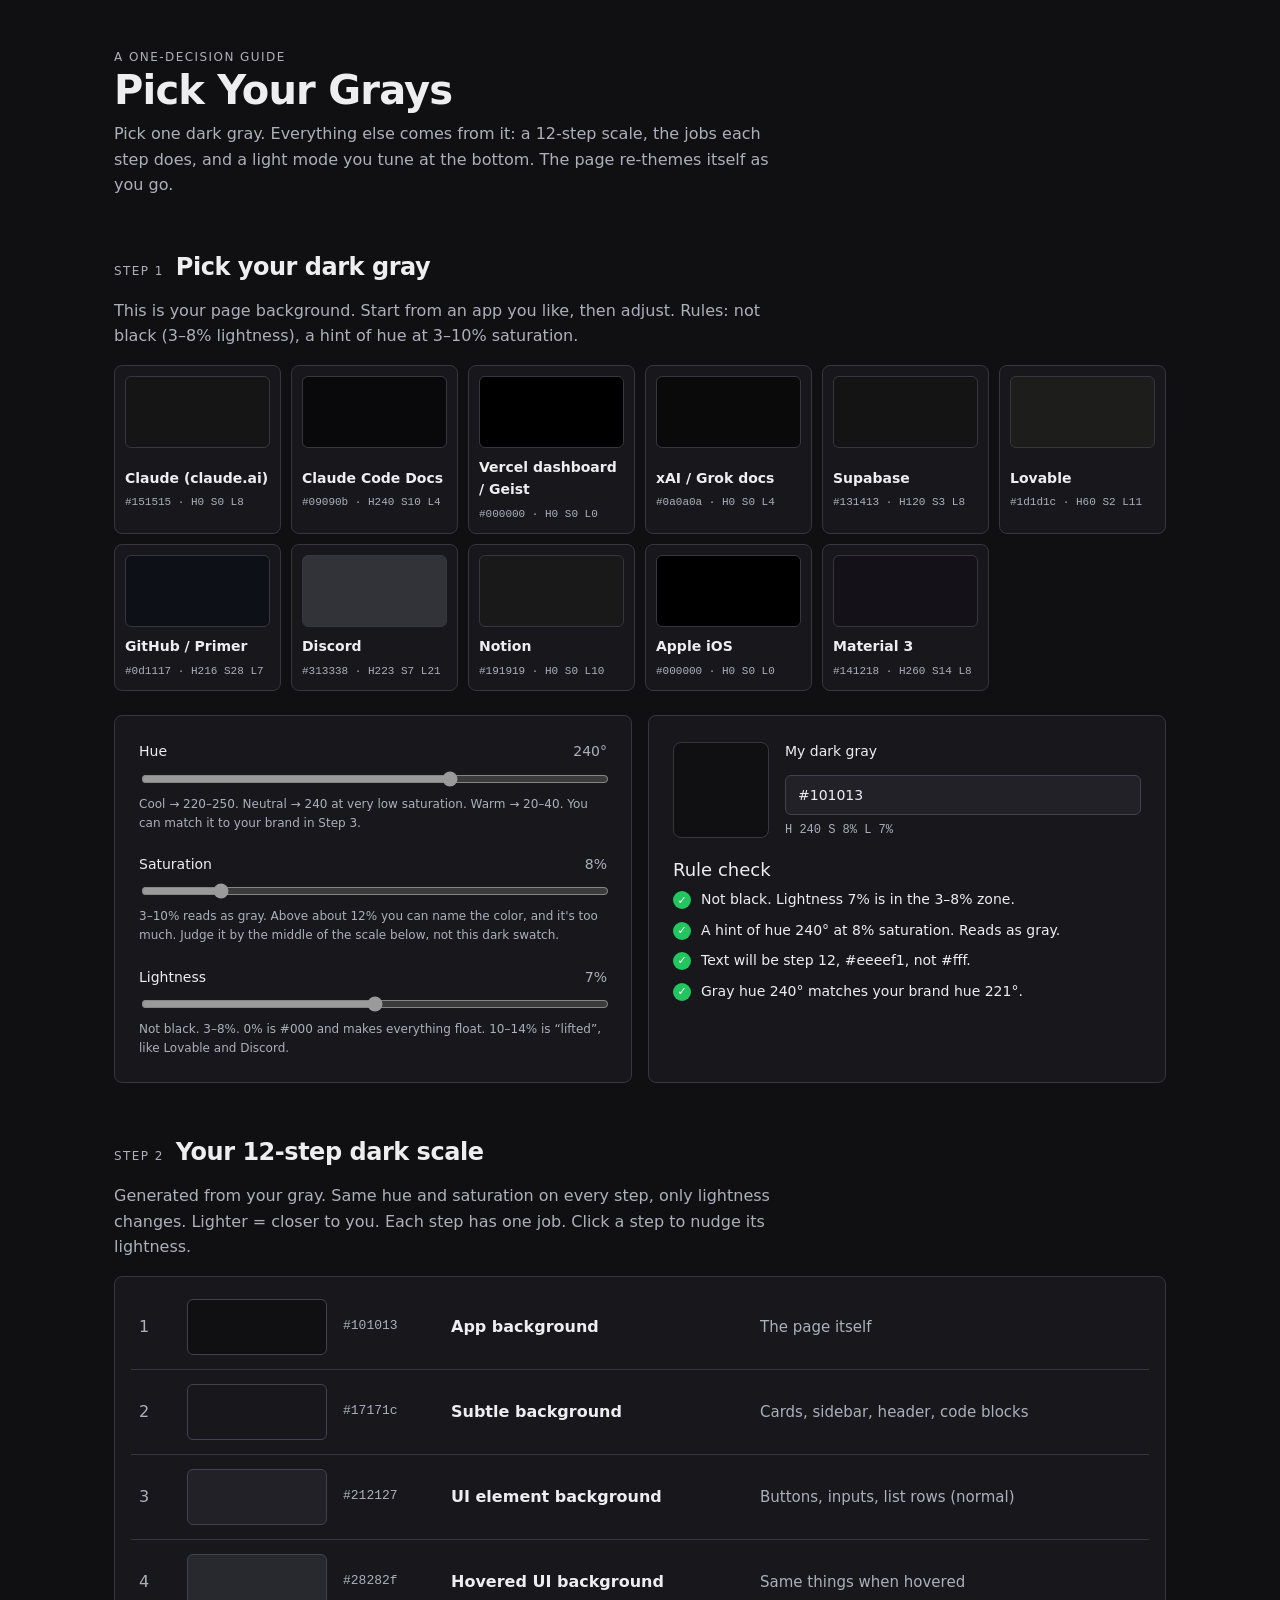
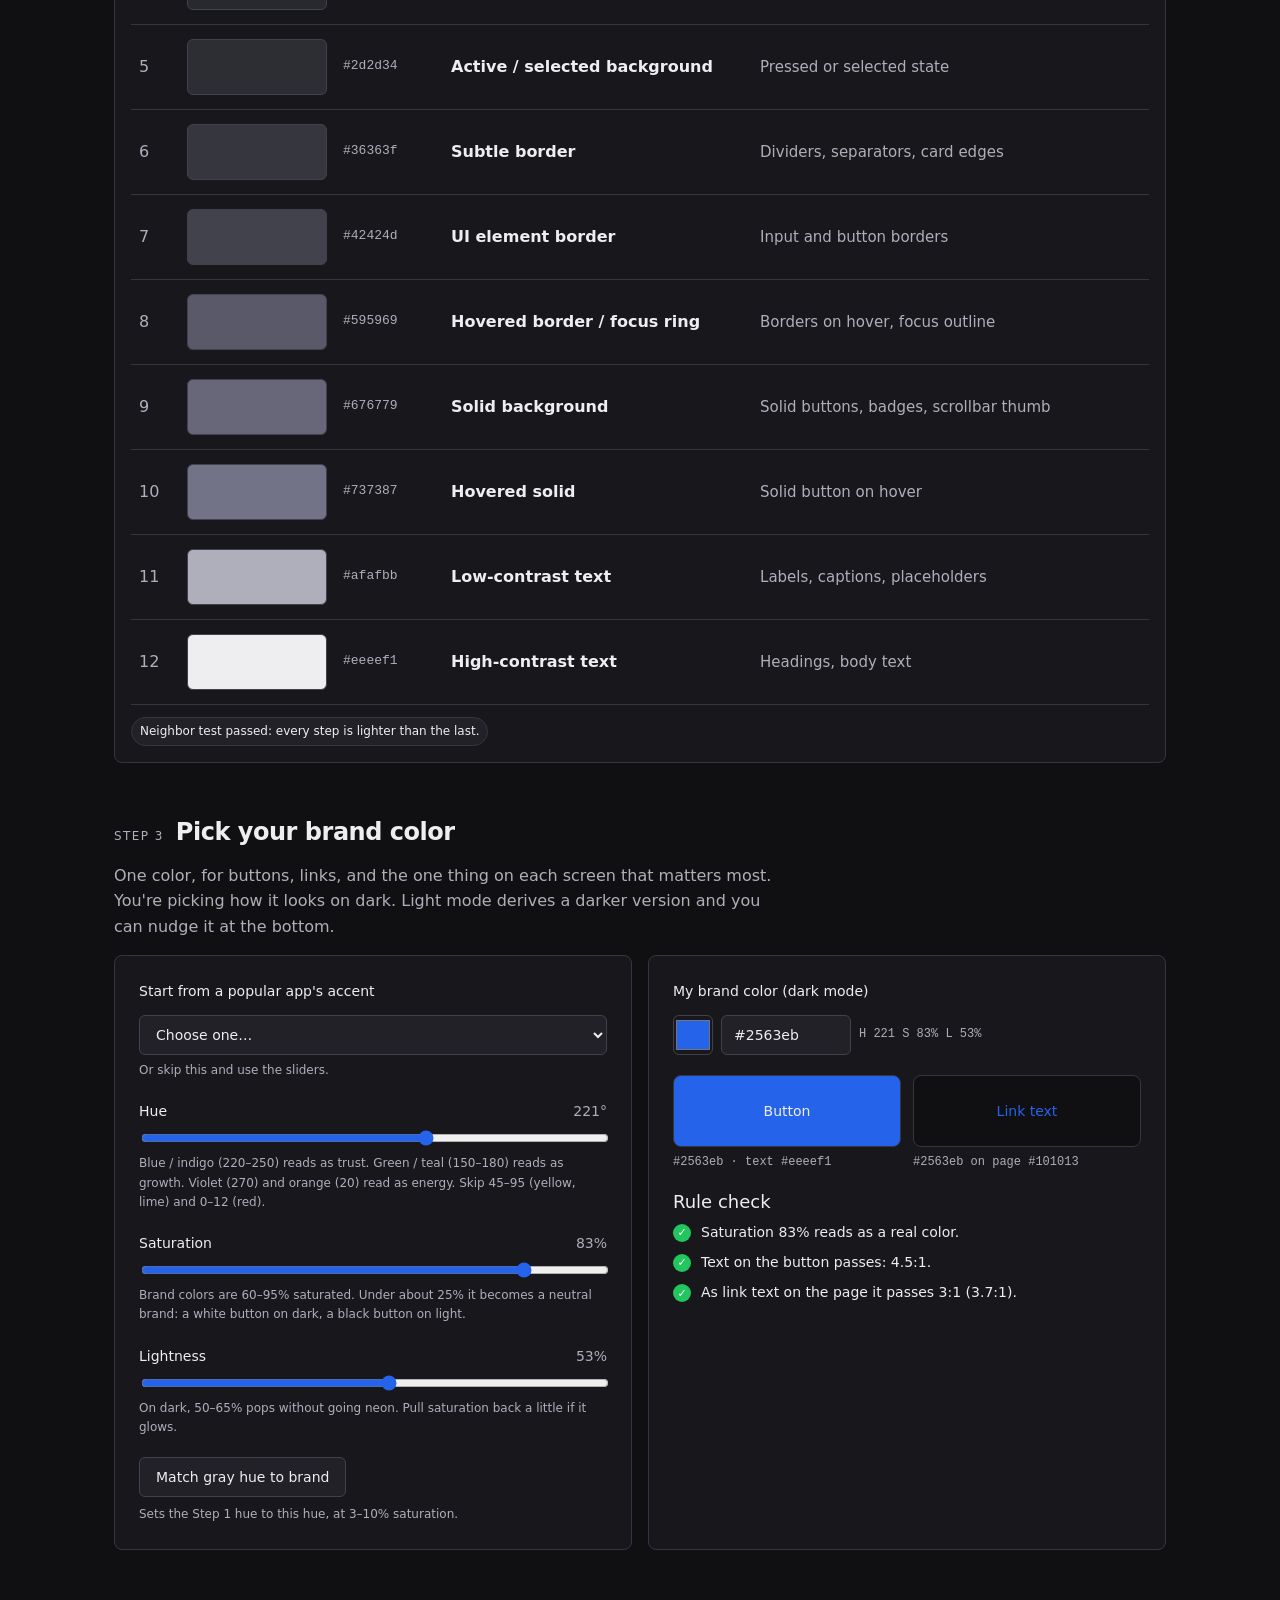
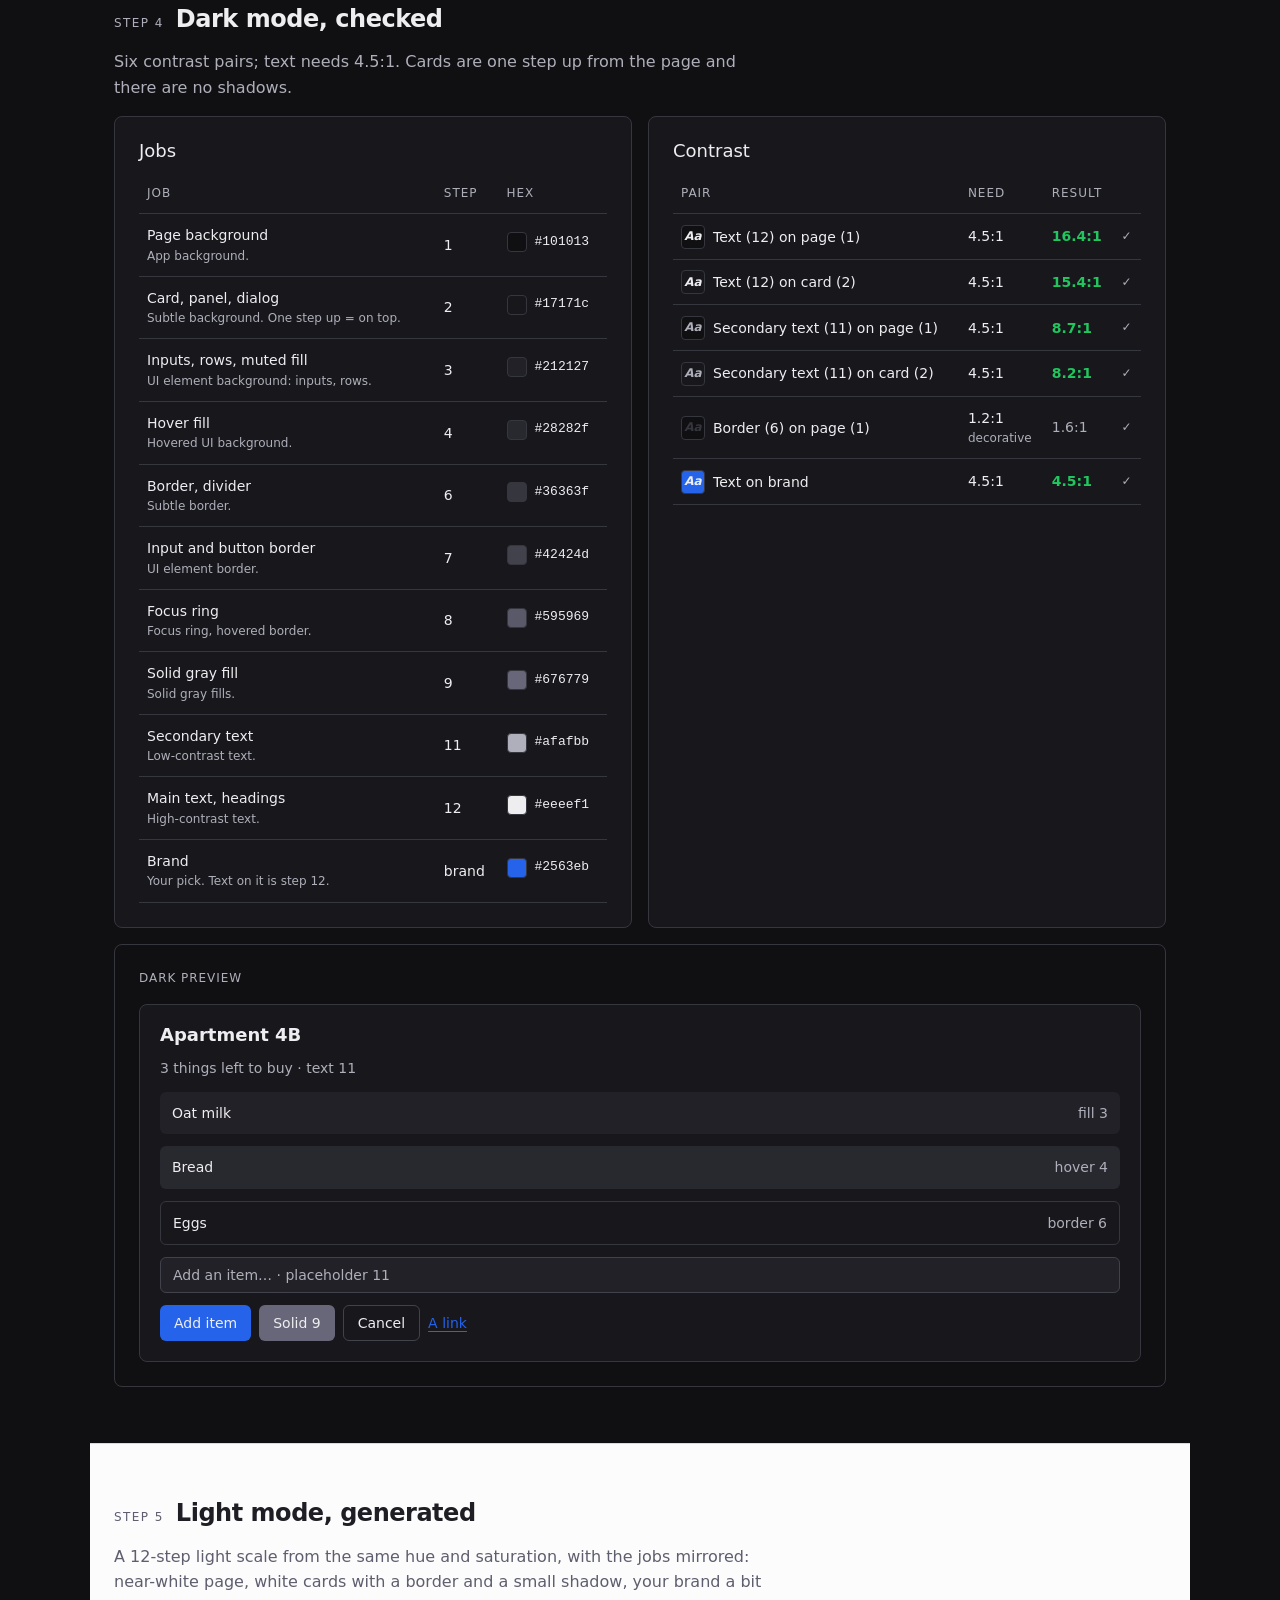
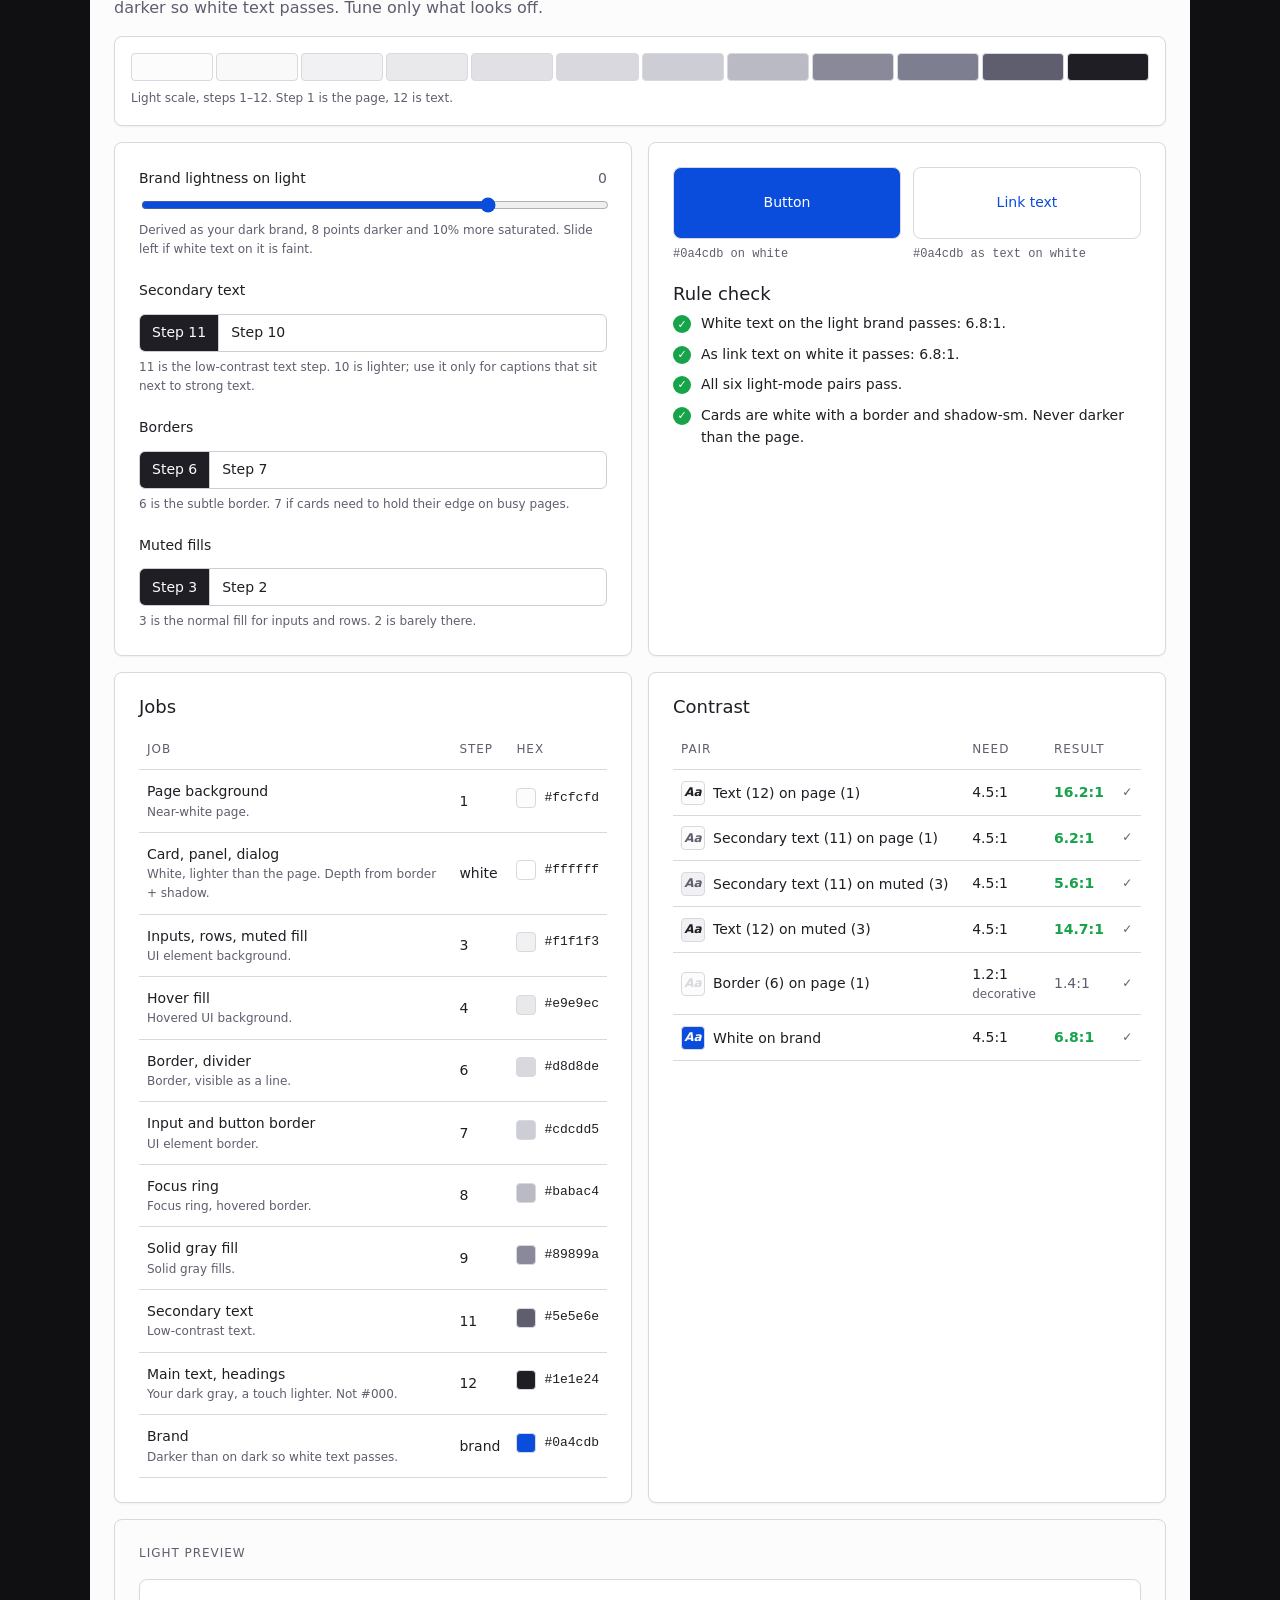
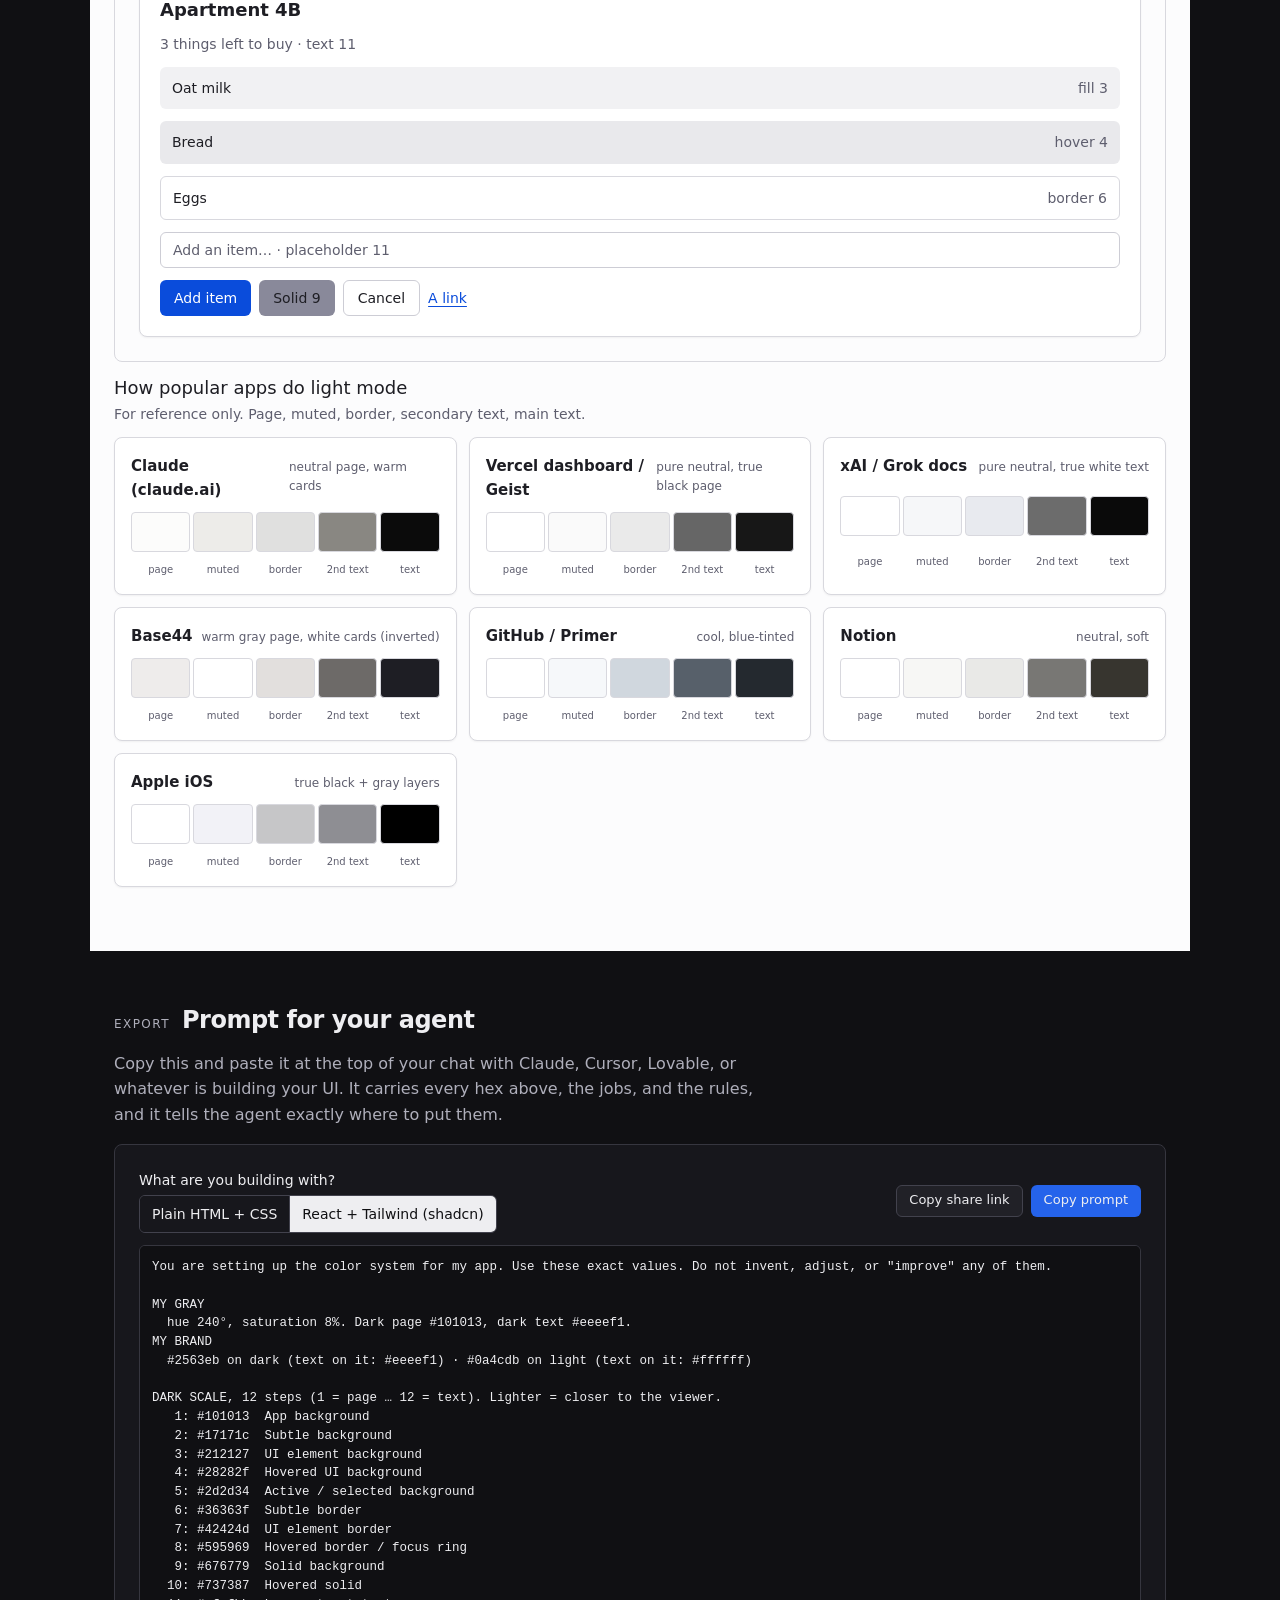
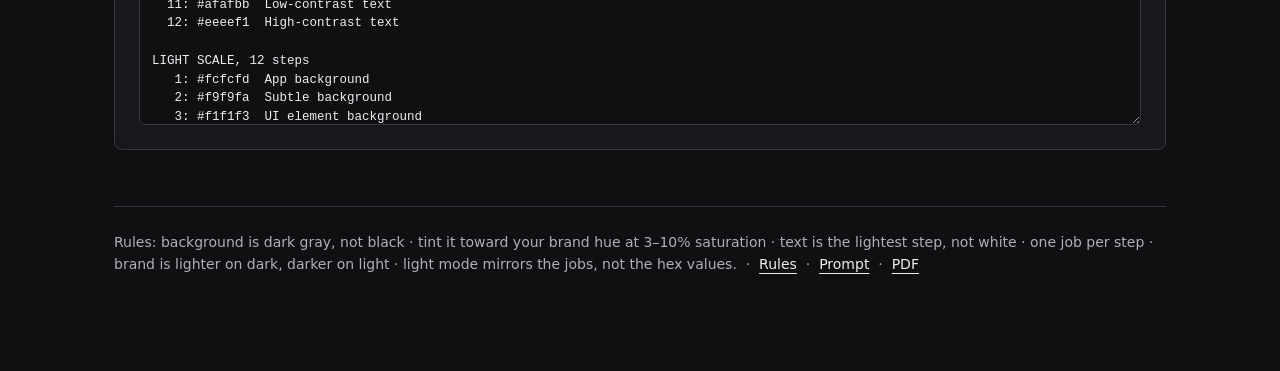
==== commit 2c598611: "Replace export tabs with a stack-aware agent prompt One output instead of four: the prompt. A switch" ====
--- a/tools/pick-your-grays/index.html
+++ b/tools/pick-your-grays/index.html
@@ -147,7 +147,7 @@
 
   /* export */
   .tabs { display: flex; flex-wrap: wrap; gap: 4px; }
-  textarea { width: 100%; min-height: 320px; padding: 12px; border-radius: 6px; border: 1px solid var(--border); background: var(--bg); color: var(--text); font-family: ui-monospace, Menlo, Consolas, monospace; font-size: 12.5px; line-height: 1.5; resize: vertical; }
+  textarea { width: 100%; min-height: 480px; padding: 12px; border-radius: 6px; border: 1px solid var(--border); background: var(--bg); color: var(--text); font-family: ui-monospace, Menlo, Consolas, monospace; font-size: 12.5px; line-height: 1.5; resize: vertical; }
   .toast { position: fixed; bottom: 24px; left: 50%; transform: translateX(-50%); background: #fafafa; color: #09090b; padding: 10px 16px; border-radius: 6px; font-size: 14px; font-weight: 500; opacity: 0; pointer-events: none; transition: opacity .2s; max-width: 90vw; }
   .toast.show { opacity: 1; }
   footer { border-top: 1px solid var(--border); padding-top: 24px; font-size: 14px; color: var(--text2); }
@@ -340,21 +340,23 @@
 
   <!-- EXPORT -->
   <section>
-    <div class="step"><span class="n">Export</span><h2>Paste it into your project</h2></div>
+    <div class="step"><span class="n">Export</span><h2>Prompt for your agent</h2></div>
+    <p class="muted">Copy this and paste it at the top of your chat with Claude, Cursor, Lovable, or whatever is building your UI. It carries every hex above, the jobs, and the rules, and it tells the agent exactly where to put them.</p>
     <div class="card" style="display:grid;gap:12px">
       <div class="row" style="justify-content:space-between">
-        <div class="tabs" id="exportTabs">
-          <button type="button" class="sm" data-tab="css" aria-pressed="true">globals.css</button>
-          <button type="button" class="sm" data-tab="tailwind" aria-pressed="false">Tailwind @theme</button>
-          <button type="button" class="sm" data-tab="json" aria-pressed="false">JSON</button>
-          <button type="button" class="sm" data-tab="prompt" aria-pressed="false">Prompt for your agent</button>
+        <div class="field" style="gap:4px">
+          <label style="margin:0">What are you building with?</label>
+          <div class="seg" id="stackSeg">
+            <button type="button" data-v="html">Plain HTML + CSS</button>
+            <button type="button" data-v="tailwind">React + Tailwind (shadcn)</button>
+          </div>
         </div>
         <div class="row">
           <button type="button" class="sm" id="shareBtn">Copy share link</button>
-          <button type="button" class="sm primary" id="copyBtn">Copy</button>
-        </div>
-      </div>
-      <textarea id="exportOut" readonly spellcheck="false" aria-label="Export output"></textarea>
+          <button type="button" class="sm primary" id="copyBtn">Copy prompt</button>
+        </div>
+      </div>
+      <textarea id="exportOut" readonly spellcheck="false" aria-label="Prompt for your agent"></textarea>
     </div>
   </section>
 
@@ -429,7 +431,7 @@
   h: 240, s: 8, l: 7, ov: {},            // ov: per-step lightness overrides, index -> L
   bh: 221, bs: 83, bl: 53, brandExact: '#2563eb', brand: '#2563eb',
   lbAdj: 0, lText2: '11', lBorder: '6', lMuted: '3',
-  source: '', open: null, tab: 'css',
+  source: '', open: null, stack: 'tailwind',
 };
 
 function buildDark() {
@@ -556,7 +558,7 @@
   $('lbAdj').value = state.lbAdj; $('lbAdjVal').textContent = (state.lbAdj > 0 ? '+' : '') + state.lbAdj;
   [['lText2Seg', 'lText2'], ['lBorderSeg', 'lBorder'], ['lMutedSeg', 'lMuted']].forEach(([id, key]) =>
     document.querySelectorAll('#' + id + ' button').forEach(b => b.setAttribute('aria-pressed', b.dataset.v === state[key])));
-  document.querySelectorAll('#exportTabs button').forEach(b => b.setAttribute('aria-pressed', b.dataset.tab === state.tab));
+  document.querySelectorAll('#stackSeg button').forEach(b => b.setAttribute('aria-pressed', b.dataset.v === state.stack));
 }
 
 function renderRuleChecks(D) {
@@ -695,87 +697,102 @@
   set($('lightZone'), j.light, true);
 }
 
-/* ---------- exports ---------- */
-function exportCss(j) {
+/* ---------- the prompt ---------- */
+function tokenLines(m) {
+  return [
+    ['--background', m.page.hex], ['--foreground', m.text.hex],
+    ['--card', m.card.hex], ['--card-foreground', m.text.hex],
+    ['--popover', m.card.hex], ['--popover-foreground', m.text.hex],
+    ['--primary', m.brand.hex], ['--primary-foreground', m.brand.fg],
+    ['--secondary', m.muted.hex], ['--secondary-foreground', m.text.hex],
+    ['--muted', m.muted.hex], ['--muted-foreground', m.text2.hex],
+    ['--accent', m.hover.hex], ['--accent-foreground', m.text.hex],
+    ['--border', m.border.hex], ['--input', m.border2.hex], ['--ring', m.brand.hex],
+  ];
+}
+function exportPrompt(D, Lt, j, rows) {
   const d = j.dark, l = j.light;
-  const block = (m) => `  --background: ${m.page.hex};
-  --foreground: ${m.text.hex};
-  --card: ${m.card.hex};
-  --card-foreground: ${m.text.hex};
-  --popover: ${m.card.hex};
-  --popover-foreground: ${m.text.hex};
-  --primary: ${m.brand.hex};
-  --primary-foreground: ${m.brand.fg};
-  --secondary: ${m.muted.hex};
-  --secondary-foreground: ${m.text.hex};
-  --muted: ${m.muted.hex};
-  --muted-foreground: ${m.text2.hex};
-  --accent: ${m.hover.hex};
-  --accent-foreground: ${m.text.hex};
-  --border: ${m.border.hex};
-  --input: ${m.border2.hex};
-  --ring: ${m.brand.hex};`;
-  return `/* Pick Your Grays — paste over the matching lines in globals.css
-   Gray: hue ${state.h}° · saturation ${state.s}% · dark page ${d.page.hex} · dark text ${d.text.hex}
-   Brand: ${d.brand.hex} (dark) · ${l.brand.hex} (light) */
+  const fails = [...rows.dark.map(r => ({ ...r, mode: 'Dark' })), ...rows.light.map(r => ({ ...r, mode: 'Light' }))].filter(r => r.ratio < r.need);
+  const block = m => tokenLines(m).map(([k, v]) => `  ${k}: ${v};`).join('\n');
+  const scaleList = (S) => S.map((x, i) => `  ${String(x.n).padStart(2)}: ${x.hex}  ${JOBS12[i][0]}`).join('\n');
+  const head = `You are setting up the color system for my app. Use these exact values. Do not invent, adjust, or "improve" any of them.
+
+MY GRAY
+  hue ${state.h}°, saturation ${state.s}%. Dark page ${D[0].hex}, dark text ${D[11].hex}.
+MY BRAND
+  ${d.brand.hex} on dark (text on it: ${d.brand.fg}) · ${l.brand.hex} on light (text on it: ${l.brand.fg})
+
+DARK SCALE, 12 steps (1 = page … 12 = text). Lighter = closer to the viewer.
+${scaleList(D)}
+
+LIGHT SCALE, 12 steps
+${scaleList(Lt)}
+
+JOBS (dark → light)
+  page background   ${d.page.hex} → ${l.page.hex}
+  card / panel      ${d.card.hex} → ${l.card.hex}
+  inputs, rows      ${d.muted.hex} → ${l.muted.hex}
+  hover fill        ${d.hover.hex} → ${l.hover.hex}
+  border / divider  ${d.border.hex} → ${l.border.hex}
+  input border      ${d.border2.hex} → ${l.border2.hex}
+  focus ring        ${d.ring.hex} → ${l.ring.hex}
+  secondary text    ${d.text2.hex} → ${l.text2.hex}
+  main text         ${d.text.hex} → ${l.text.hex}
+  brand             ${d.brand.hex} → ${l.brand.hex}
+
+CONTRAST
+  ${fails.length ? fails.length + ' pair(s) are below target. Fix these first, by moving a step, and tell me which one you moved:\n' + fails.map(f => `  - ${f.mode}: ${f.name} is ${fmt(f.ratio)}, needs ${f.need}:1. ${f.tip}`).join('\n') : 'All 12 text and border pairs pass. Keep it that way: never lower text opacity, never use a lighter gray for text than the ones listed.'}
+
+RULES THAT ALWAYS APPLY
+  1. Every color in the app comes from these tokens. No raw hex, no rgb(), no named colors, no Tailwind palette colors anywhere in components.
+  2. One job per token. Backgrounds use the background/card/muted tokens, text uses the foreground tokens, lines use border. Don't use a text color as a background or vice versa.
+  3. Dark mode has no shadows. Depth is card (${d.card.hex}) on page (${d.page.hex}) with a ${d.border.hex} border. Light mode cards are white with a border and a small shadow.
+  4. Brand is for one primary action per screen, links, and focus. About 10% of the screen. Everything else is gray.
+  5. Text on the brand button is ${d.brand.fg} on dark and ${l.brand.fg} on light, never the brand color on itself.
+  6. Status colors (success, warning, error) are separate and small: text and icons only, never big fills.
+`;
+
+  if (state.stack === 'html') {
+    return head + `
+DO THIS (plain HTML + CSS)
+  1. Create styles.css (or the top of my existing stylesheet) with exactly this. Dark is the default; light applies when <html data-theme="light"> is set or the OS prefers light:
+
+:root {
+${block(d)}
+  --shadow-sm: none;
+  --radius: 8px;
+}
+:root[data-theme="light"] {
+${block(l)}
+  --shadow-sm: 0 1px 2px 0 rgb(0 0 0 / .05);
+}
+@media (prefers-color-scheme: light) {
+  :root:not([data-theme="dark"]) {
+${block(l).replace(/^/gm, '  ')}
+    --shadow-sm: 0 1px 2px 0 rgb(0 0 0 / .05);
+  }
+}
+body { background: var(--background); color: var(--foreground); }
+
+  2. Style everything with var(--token). Cards: background var(--card), border 1px solid var(--border), box-shadow var(--shadow-sm). Inputs: background var(--muted), border 1px solid var(--input). Buttons: background var(--primary), color var(--primary-foreground). Helper text: color var(--muted-foreground). Focus: outline 2px solid var(--ring).
+  3. Add a small theme toggle that sets data-theme="light" or "dark" on <html> and remembers it in localStorage.
+  4. When you're done, search the CSS and HTML for "#" followed by 3 or 6 hex characters, "rgb(", and any color word. The only hits allowed are inside the :root blocks above. Report what you found.
+`;
+  }
+  return head + `
+DO THIS (React + Tailwind v4 + shadcn/ui)
+  1. In globals.css, replace the color values under :root (light) and .dark (dark) with exactly these. Keep the existing variable names and the @theme inline block that maps them to Tailwind; do not add new variable names.
 
 :root {
 ${block(l)}
 }
-
 .dark {
 ${block(d)}
 }
-`;
-}
-function exportTailwind(D, Lt) {
-  return `/* Tailwind CSS v4 — the full 12-step scales as bg-gray-1 … bg-gray-12 (dark) and bg-graylight-1 … 12.
-   Prefer the job tokens in globals.css for app code; use these for one-offs and charts. */
-@theme {
-${D.map(x => `  --color-gray-${x.n}: ${x.hex};`).join('\n')}
-${Lt.map(x => `  --color-graylight-${x.n}: ${x.hex};`).join('\n')}
-}
-`;
-}
-function exportJson(D, Lt, j) {
-  return JSON.stringify({
-    source: { gray: { hue: state.h, saturation: state.s, lightness: state.l, overrides: state.ov }, brand: { dark: state.brand, lightAdjust: state.lbAdj }, light: { secondaryText: +state.lText2, border: +state.lBorder, muted: +state.lMuted } },
-    dark: Object.fromEntries(D.map(x => [x.n, x.hex])),
-    light: Object.fromEntries(Lt.map(x => [x.n, x.hex])),
-    jobs: { dark: Object.fromEntries(Object.entries(j.dark).map(([k, v]) => [k, v.hex])), light: Object.fromEntries(Object.entries(j.light).map(([k, v]) => [k, v.hex])) },
-  }, null, 2) + '\n';
-}
-function exportPrompt(D, Lt, j, rows) {
-  const fails = [...rows.dark.map(r => ({ ...r, mode: 'Dark' })), ...rows.light.map(r => ({ ...r, mode: 'Light' }))].filter(r => r.ratio < r.need);
-  return `Read RULES.md (Pick Your Grays) and follow every rule in it.
-
-My gray: hue ${state.h}°, saturation ${state.s}%. Dark page is ${D[0].hex}. Dark text is ${D[11].hex}.
-My brand color on dark is ${j.dark.brand.hex}. On light it is ${j.light.brand.hex}.
-
-I already built the scales. Use these exact hexes, do not regenerate them.
-Dark, 12 steps (1 = page … 12 = text):
-${D.map((x, i) => `  ${String(x.n).padStart(2)}: ${x.hex}  ${JOBS12[i][0]}`).join('\n')}
-Light, 12 steps:
-${Lt.map((x, i) => `  ${String(x.n).padStart(2)}: ${x.hex}  ${JOBS12[i][0]}`).join('\n')}
-
-Jobs (dark → light):
-  page background  ${j.dark.page.hex} → ${j.light.page.hex}
-  card / panel     ${j.dark.card.hex} → ${j.light.card.hex}
-  inputs, rows     ${j.dark.muted.hex} → ${j.light.muted.hex}
-  hover fill       ${j.dark.hover.hex} → ${j.light.hover.hex}
-  border           ${j.dark.border.hex} → ${j.light.border.hex}
-  input border     ${j.dark.border2.hex} → ${j.light.border2.hex}
-  secondary text   ${j.dark.text2.hex} → ${j.light.text2.hex}
-  main text        ${j.dark.text.hex} → ${j.light.text.hex}
-  brand            ${j.dark.brand.hex} (text ${j.dark.brand.fg}) → ${j.light.brand.hex} (text ${j.light.brand.fg})
-
-Contrast: ${fails.length ? fails.length + ' pair(s) fail. Fix these first and tell me what you moved:\n' + fails.map(f => `  - ${f.mode}: ${f.name} is ${fmt(f.ratio)}, needs ${f.need}:1. ${f.tip}`).join('\n') : 'all 12 pairs pass. Keep it that way.'}
-
-Do this:
-1. Write these into globals.css as CSS variables under :root (light) and .dark (dark), using only the job names already in that file (--background, --foreground, --card, --card-foreground, --primary, --primary-foreground, --secondary, --muted, --muted-foreground, --accent, --border, --input, --ring). Do not add new variable names.
-2. Never use raw hex or raw Tailwind colors (bg-zinc-900, text-gray-500) anywhere else in the app. Job tokens only.
-3. Dark mode gets no shadows; depth is step 2 on step 1 with a step 6 border. Light mode cards are white with a border and shadow-sm.
-4. Report the exact lines you changed.
+
+  2. Use shadcn components from @/components/ui and the job classes only: bg-background, text-foreground, bg-card, bg-muted, text-muted-foreground, bg-primary, text-primary-foreground, bg-accent (hover), border-border, ring-ring. Never bg-zinc-900, text-gray-500, or an arbitrary value like bg-[#111].
+  3. Dark mode is the class strategy: add class="dark" on <html>. Cards get no shadow in dark; in light, shadow-sm.
+  4. When you're done, grep the app (excluding globals.css and components/ui) for: bg-[a-z]+-[0-9], text-[a-z]+-[0-9], border-[a-z]+-[0-9], #[0-9a-f]{3,6}, and style={{. Every hit is a bug. Fix them and report what you changed.
 `;
 }
 
@@ -802,7 +819,7 @@
 }
 function renderExport() {
   const { D, Lt, j, rows } = current;
-  $('exportOut').value = state.tab === 'css' ? exportCss(j) : state.tab === 'tailwind' ? exportTailwind(D, Lt) : state.tab === 'json' ? exportJson(D, Lt, j) : exportPrompt(D, Lt, j, rows);
+  $('exportOut').value = exportPrompt(D, Lt, j, rows);
 }
 
 /* ---------- persistence ---------- */
@@ -811,7 +828,7 @@
   try { localStorage.setItem(KEY, JSON.stringify(state)); } catch (e) {}
   try {
     const ov = Object.entries(state.ov).map(([k, v]) => k + ':' + v).join(',');
-    const p = new URLSearchParams({ h: state.h, s: state.s, l: state.l, ov, brand: state.brand.replace('#', ''), lb: state.lbAdj, t2: state.lText2, bd: state.lBorder, mu: state.lMuted });
+    const p = new URLSearchParams({ h: state.h, s: state.s, l: state.l, ov, brand: state.brand.replace('#', ''), lb: state.lbAdj, t2: state.lText2, bd: state.lBorder, mu: state.lMuted, stack: state.stack });
     history.replaceState(null, '', '#' + p.toString());
   } catch (e) {}
 }
@@ -829,6 +846,7 @@
       if (['11', '10'].includes(p.get('t2'))) state.lText2 = p.get('t2');
       if (['6', '7'].includes(p.get('bd'))) state.lBorder = p.get('bd');
       if (['3', '2'].includes(p.get('mu'))) state.lMuted = p.get('mu');
+      if (['html', 'tailwind'].includes(p.get('stack'))) state.stack = p.get('stack');
     }
   } catch (e) {}
 }
@@ -893,8 +911,8 @@
 on('lbAdj', 'input', e => { state.lbAdj = +e.target.value; render(); });
 [['lText2Seg', 'lText2'], ['lBorderSeg', 'lBorder'], ['lMutedSeg', 'lMuted']].forEach(([id, key]) =>
   on(id, 'click', e => { const b = e.target.closest('button[data-v]'); if (!b) return; state[key] = b.dataset.v; render(); }));
-on('exportTabs', 'click', e => { const b = e.target.closest('button[data-tab]'); if (!b) return; state.tab = b.dataset.tab; renderControls(); renderExport(); save(); });
-on('copyBtn', 'click', async () => { try { await navigator.clipboard.writeText($('exportOut').value); toast('Copied'); } catch (e) { $('exportOut').select(); toast('Select all and copy'); } });
+on('stackSeg', 'click', e => { const b = e.target.closest('button[data-v]'); if (!b) return; state.stack = b.dataset.v; renderControls(); renderExport(); save(); });
+on('copyBtn', 'click', async () => { try { await navigator.clipboard.writeText($('exportOut').value); toast('Prompt copied'); } catch (e) { $('exportOut').select(); toast('Select all and copy'); } });
 on('shareBtn', 'click', async () => { try { await navigator.clipboard.writeText(location.href); toast('Link copied'); } catch (e) { toast('Copy the URL from the address bar'); } });
 
 load();
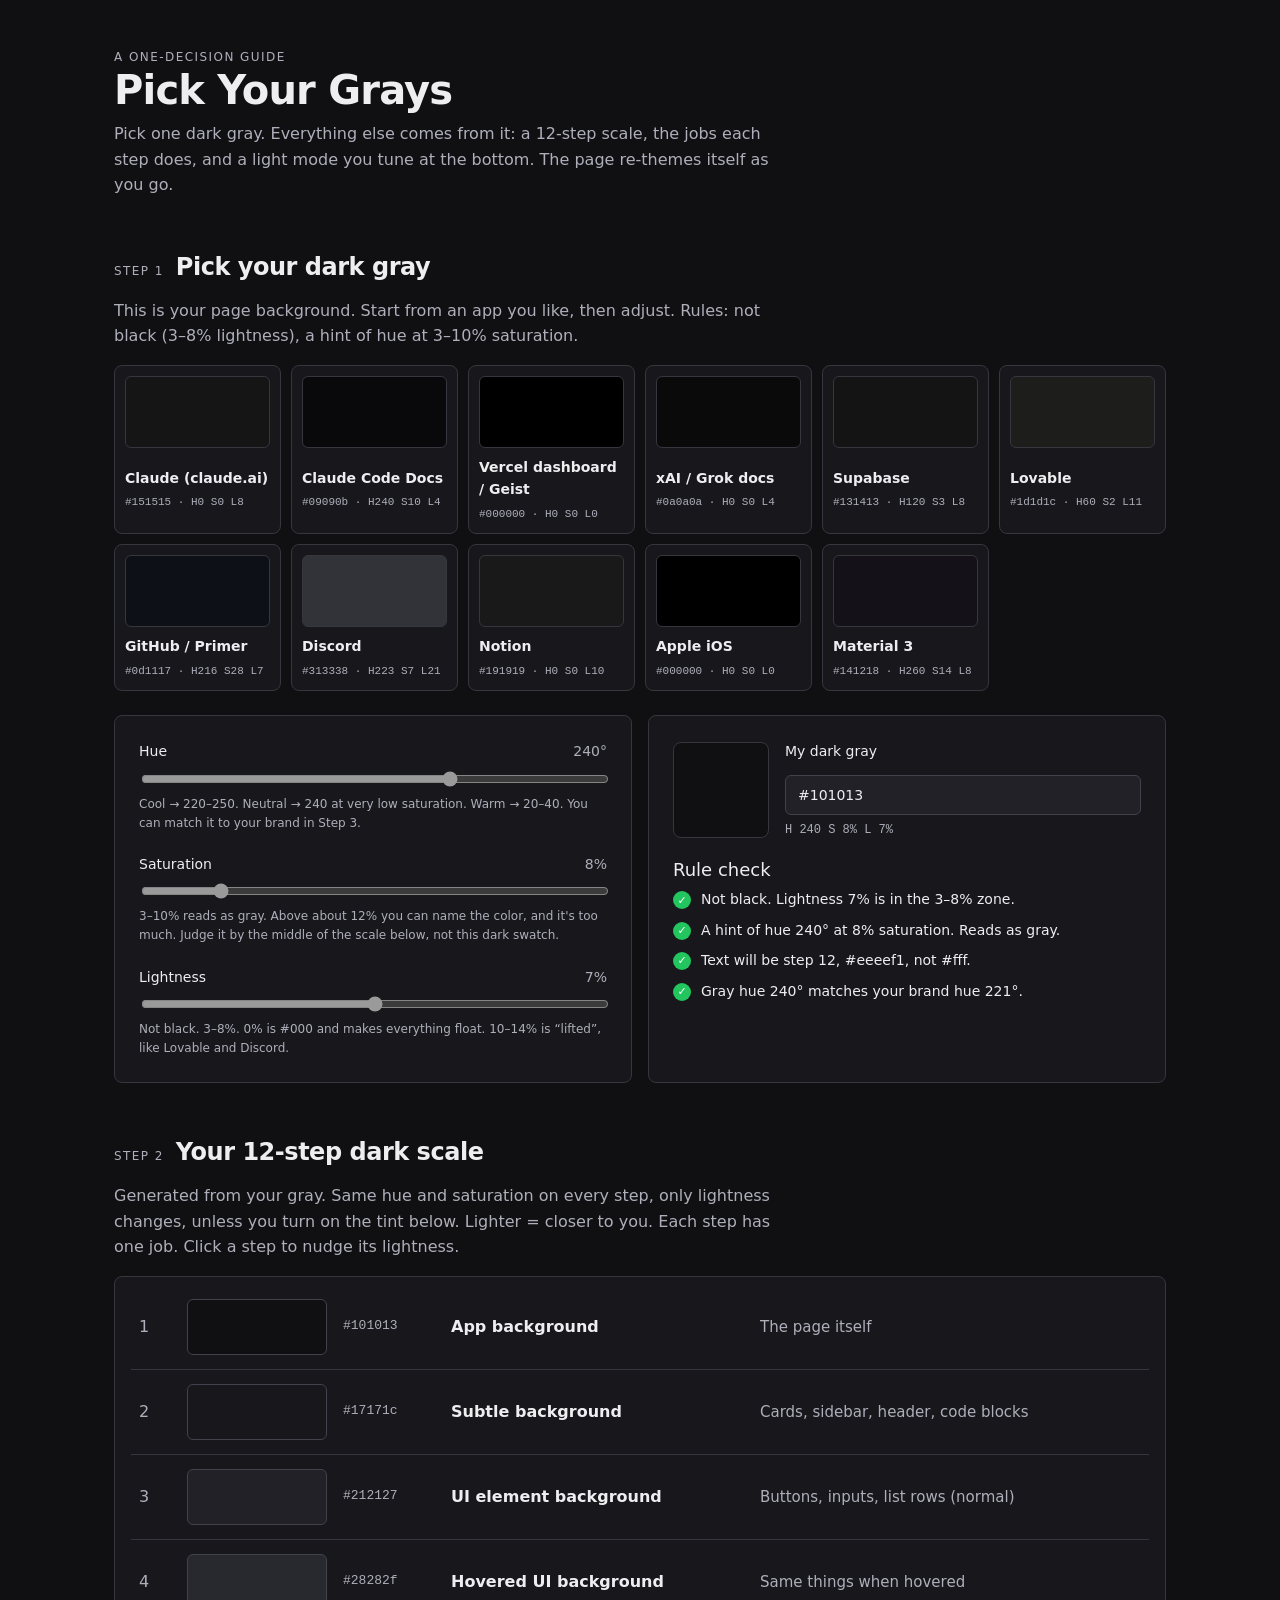
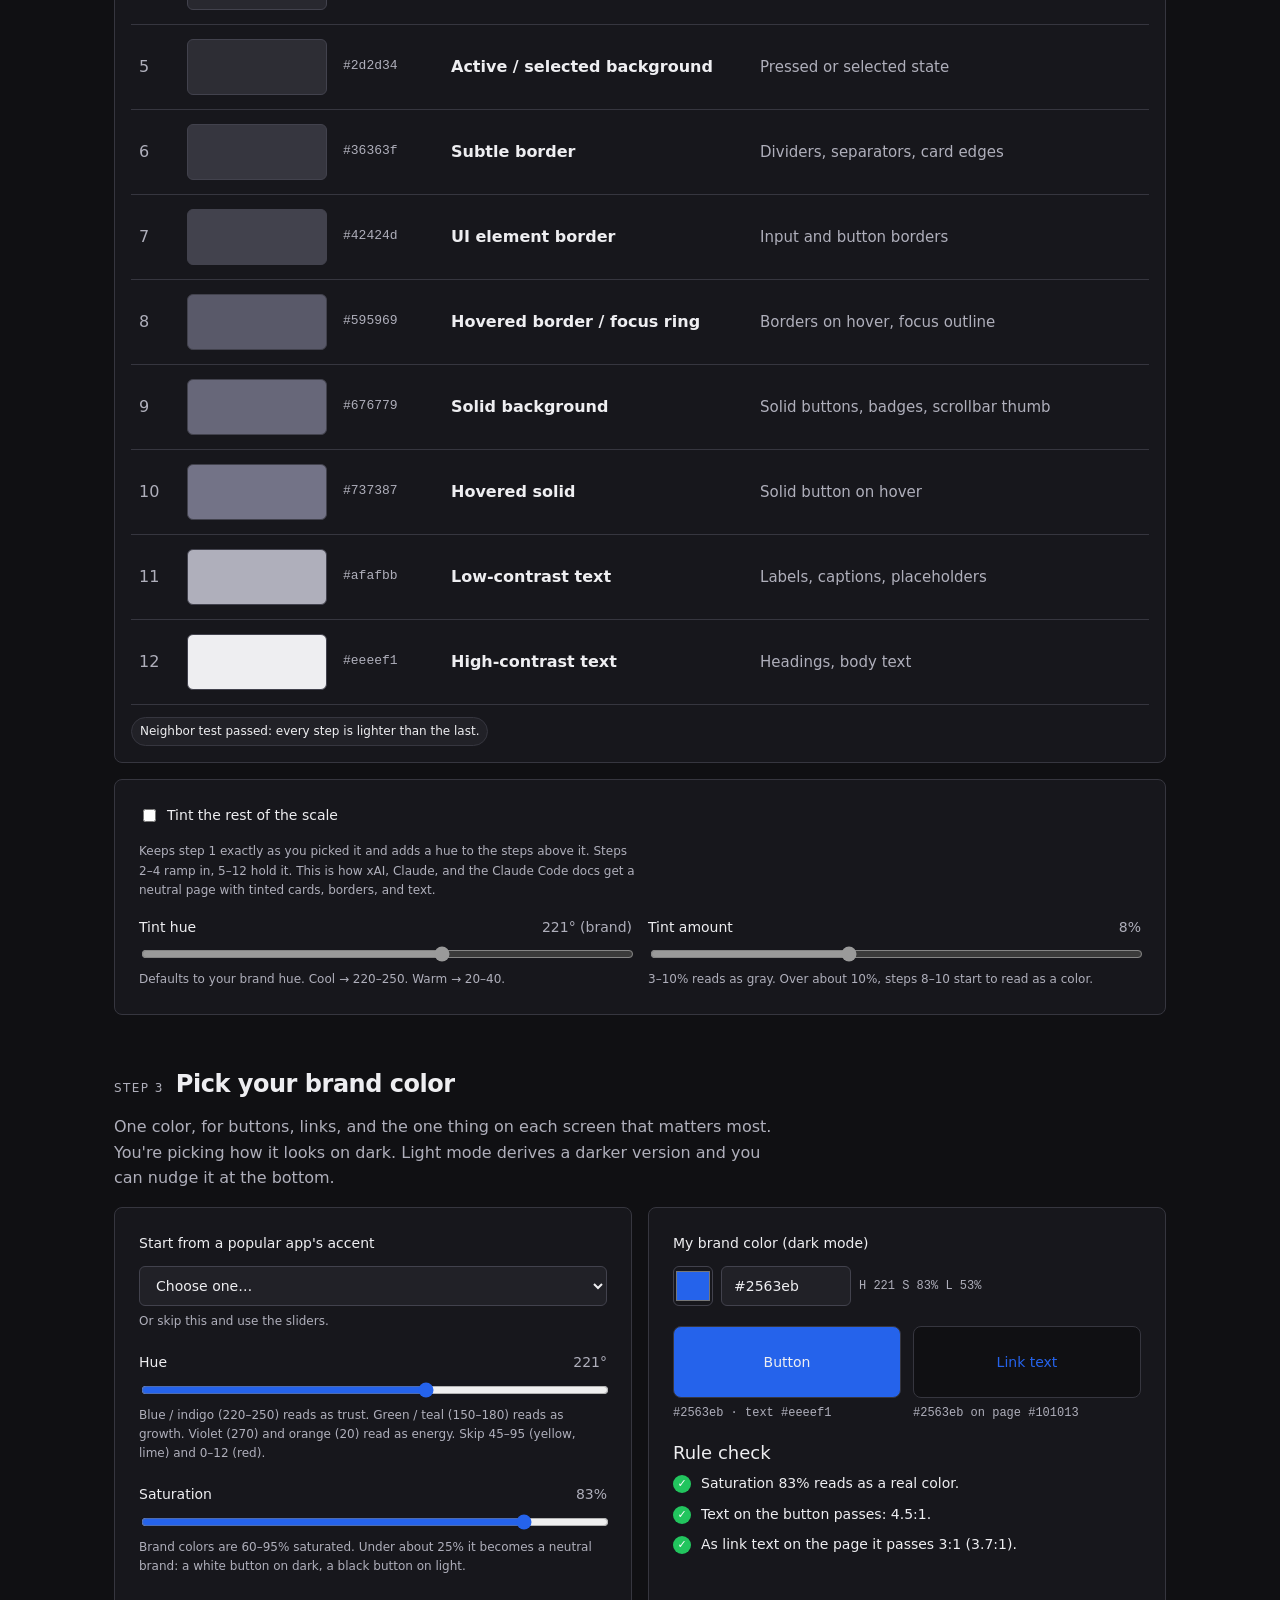
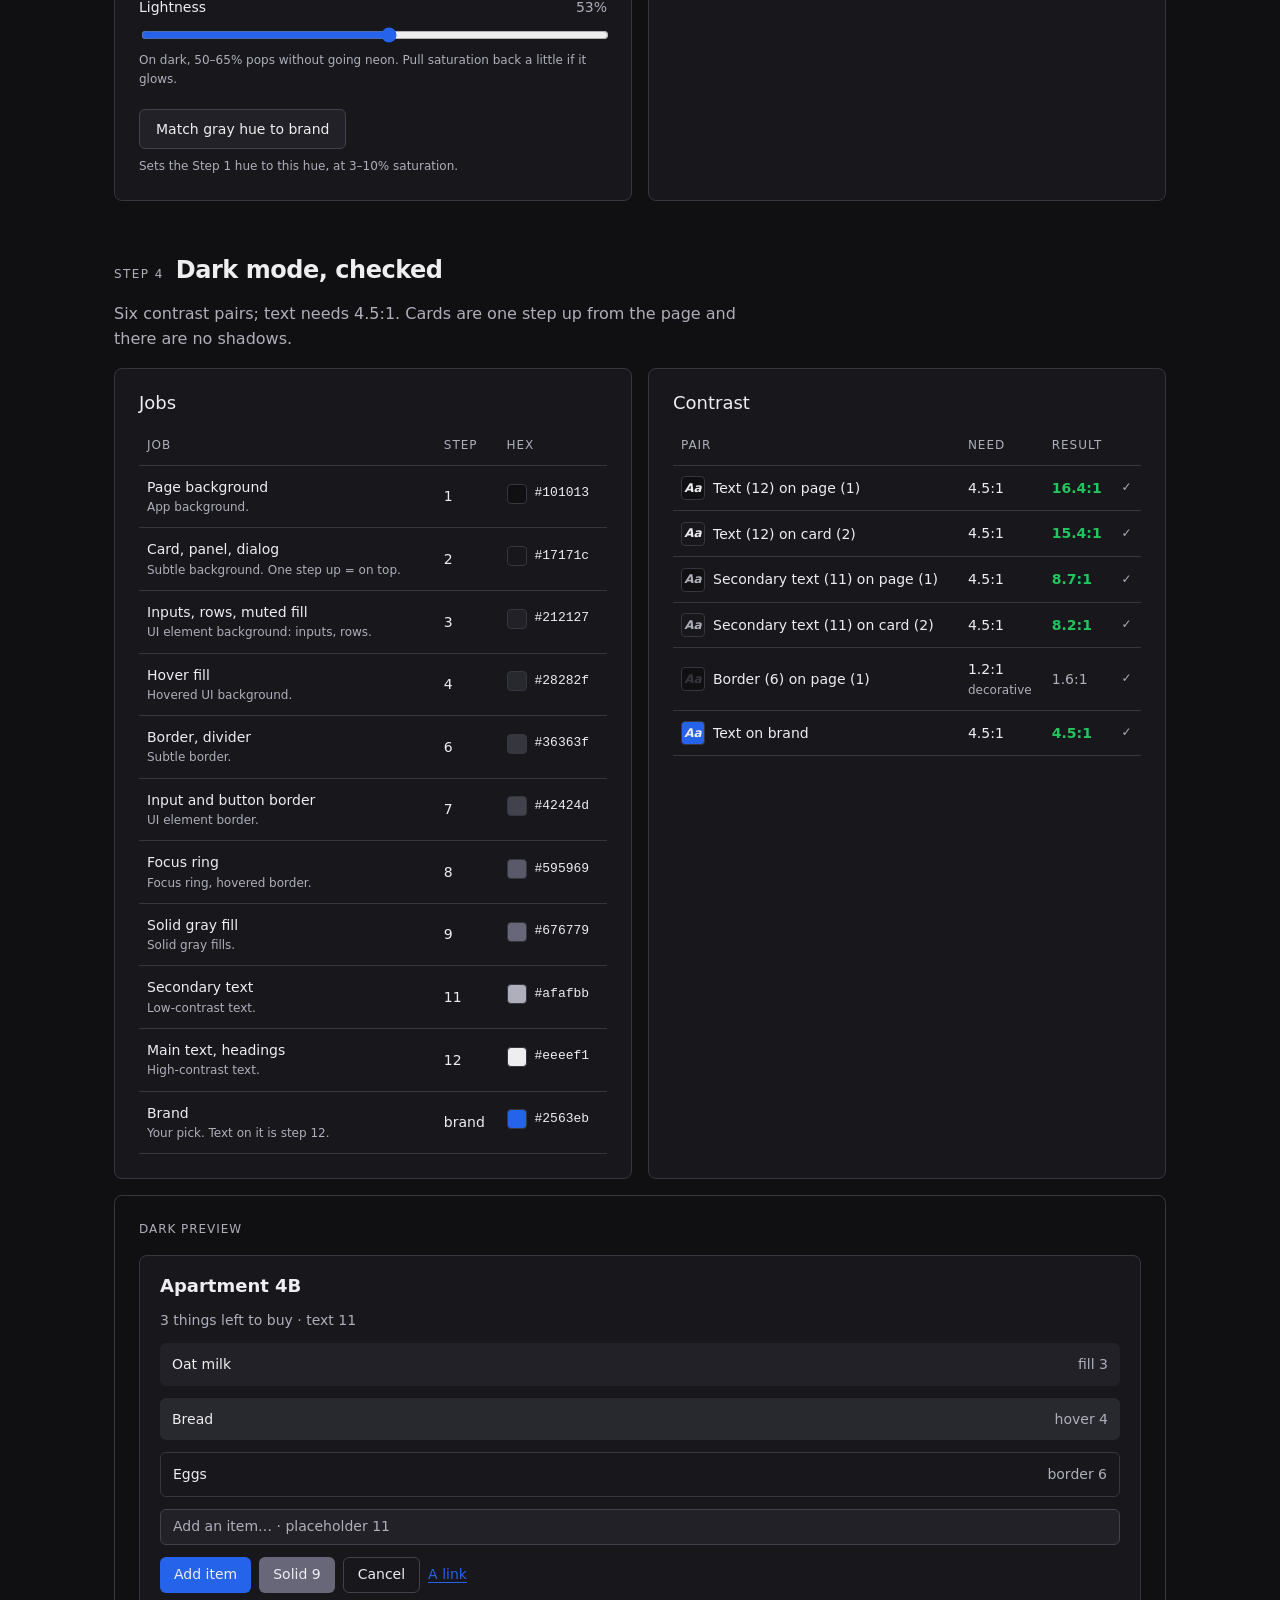
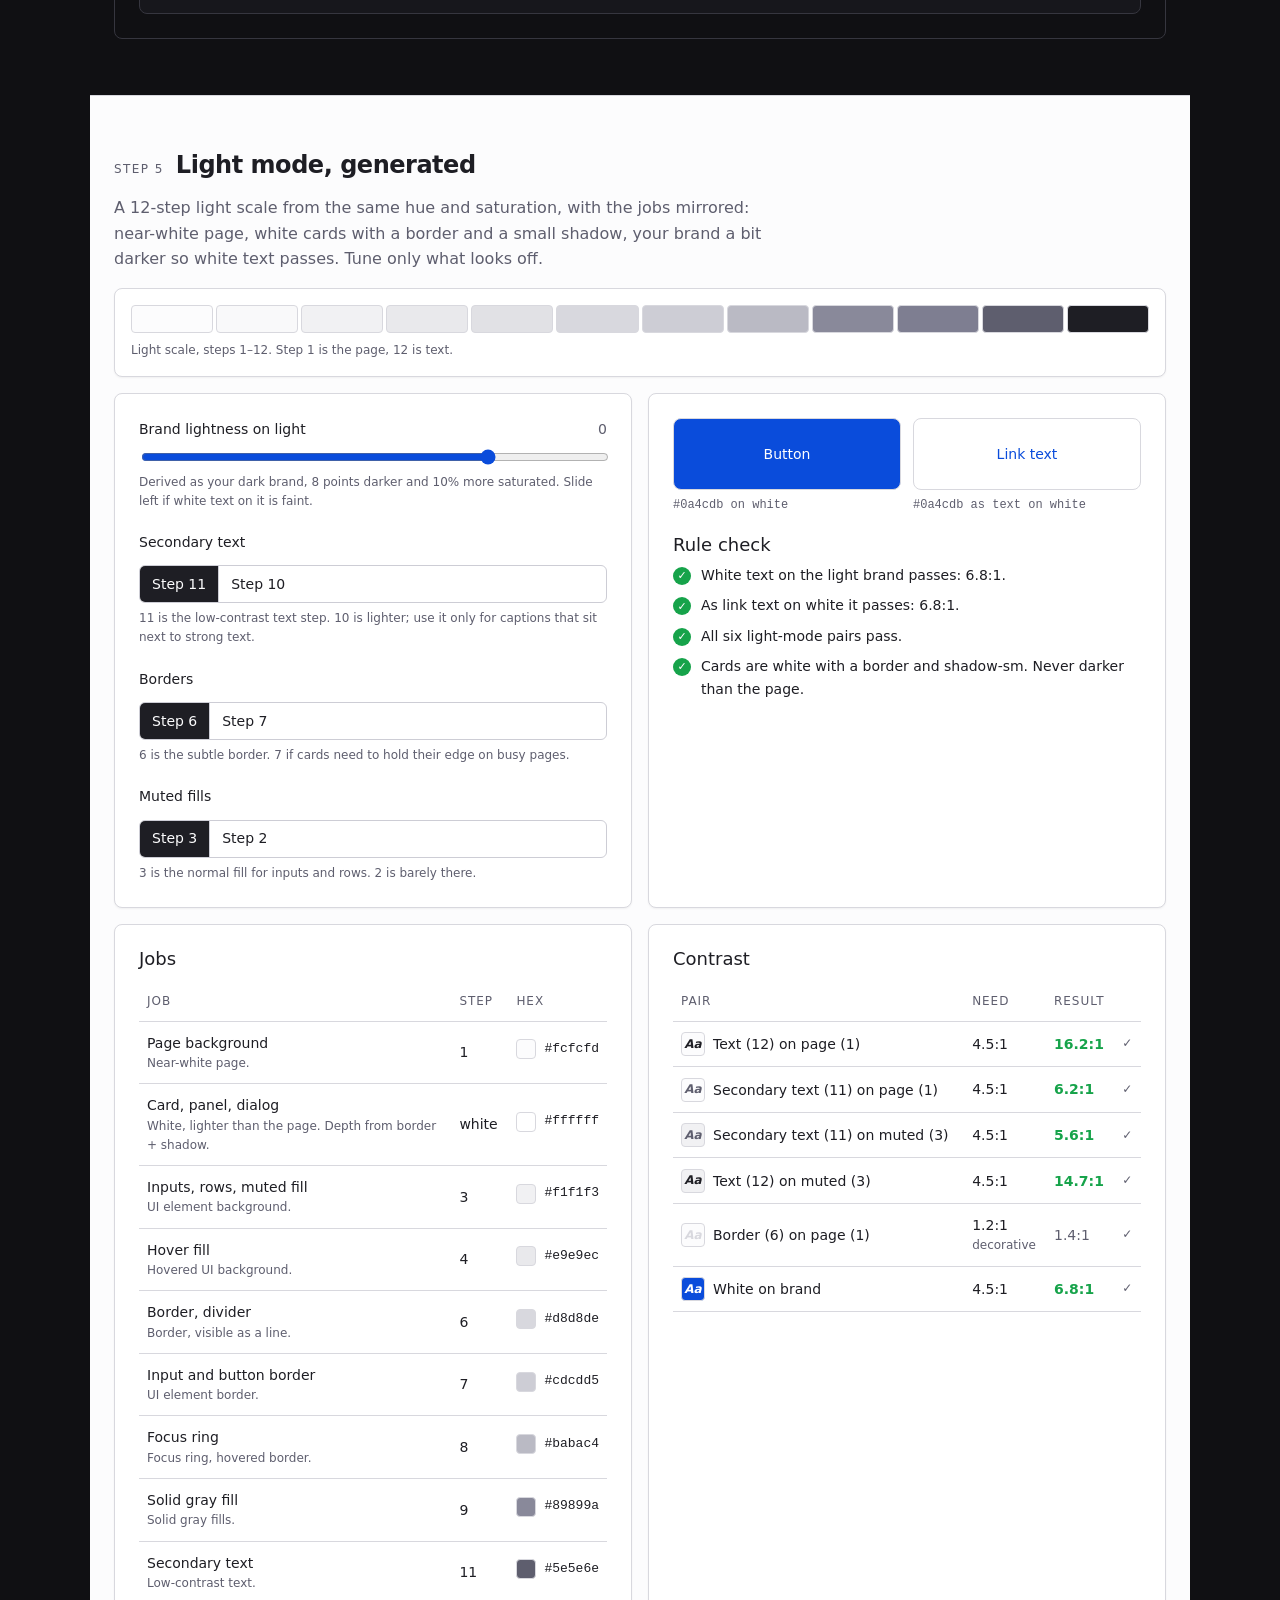
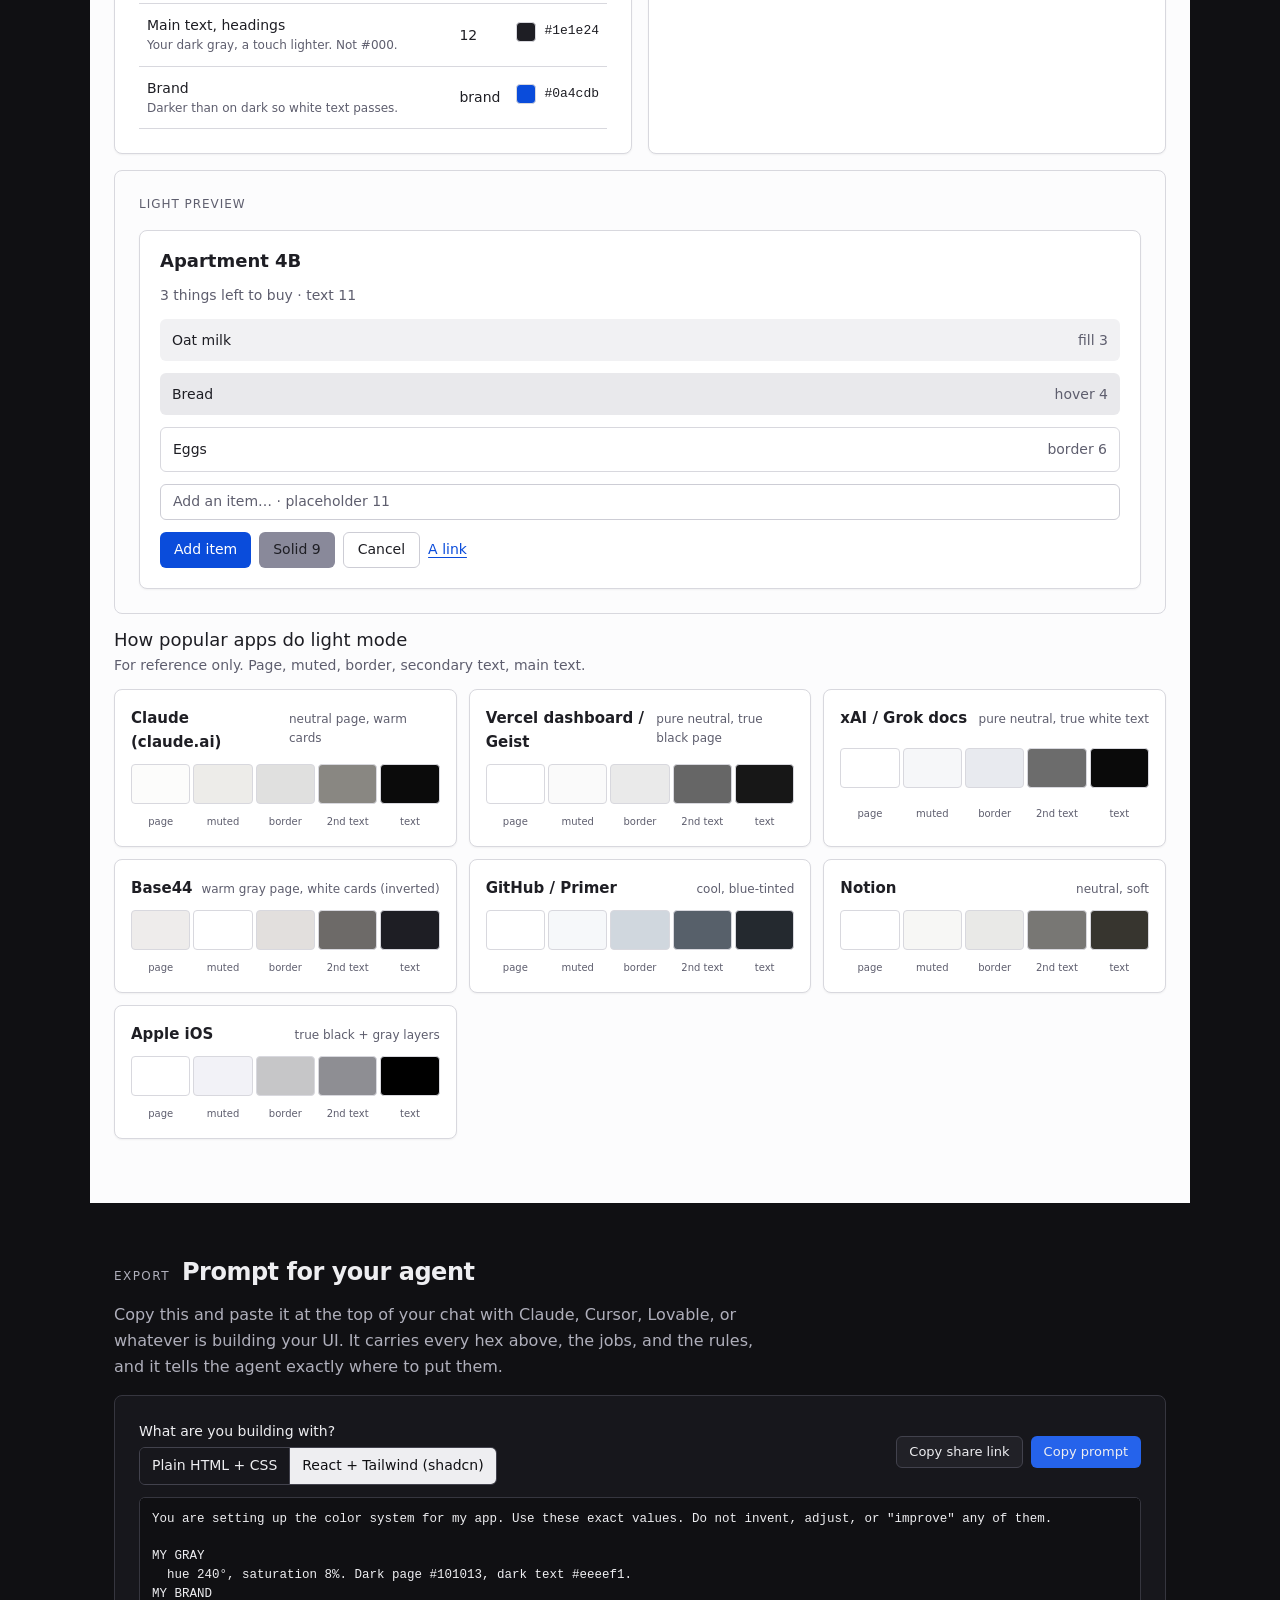
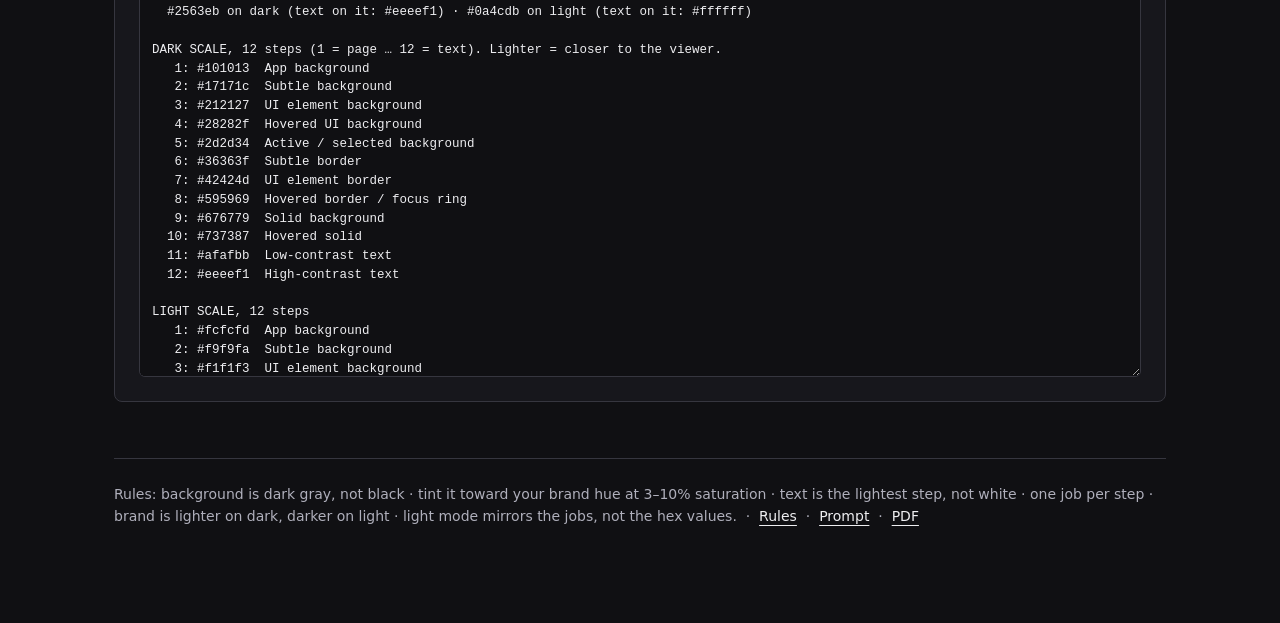
==== commit 6106f52b: "Add optional tint for steps 2–12 of the dark scale Off by default. Keeps step 1 as picked, ramps sat" ====
--- a/tools/pick-your-grays/index.html
+++ b/tools/pick-your-grays/index.html
@@ -206,12 +206,28 @@
   <!-- STEP 2 · 12-STEP SCALE -->
   <section>
     <div class="step"><span class="n">Step 2</span><h2>Your 12-step dark scale</h2></div>
-    <p class="muted">Generated from your gray. Same hue and saturation on every step, only lightness changes. Lighter = closer to you. Each step has one job. Click a step to nudge its lightness.</p>
+    <p class="muted">Generated from your gray. Same hue and saturation on every step, only lightness changes, unless you turn on the tint below. Lighter = closer to you. Each step has one job. Click a step to nudge its lightness.</p>
     <div class="card" style="padding:8px 16px 16px">
       <div class="steps" id="steps"></div>
       <div class="row" style="justify-content:space-between;margin-top:12px">
         <div class="gap-flags" id="neighbor"></div>
         <button type="button" class="link" id="resetSteps">Reset all steps</button>
+      </div>
+    </div>
+    <div class="card" style="display:grid;gap:16px">
+      <label class="row" style="margin:0;font-weight:500"><input type="checkbox" id="tintOn"> Tint the rest of the scale</label>
+      <p class="hint">Keeps step 1 exactly as you picked it and adds a hue to the steps above it. Steps 2–4 ramp in, 5–12 hold it. This is how xAI, Claude, and the Claude Code docs get a neutral page with tinted cards, borders, and text.</p>
+      <div class="grid2" id="tintControls" hidden>
+        <div class="field">
+          <div class="range-head"><label for="tintH" style="margin:0">Tint hue</label><span class="val" id="tintHVal"></span></div>
+          <input type="range" class="neutral" id="tintH" min="0" max="360" step="1" value="221">
+          <div class="hint">Defaults to your brand hue. Cool → 220–250. Warm → 20–40.</div>
+        </div>
+        <div class="field">
+          <div class="range-head"><label for="tintS" style="margin:0">Tint amount</label><span class="val" id="tintSVal"></span></div>
+          <input type="range" class="neutral" id="tintS" min="0" max="20" step="1" value="8">
+          <div class="hint">3–10% reads as gray. Over about 10%, steps 8–10 start to read as a color.</div>
+        </div>
       </div>
     </div>
   </section>
@@ -430,21 +446,33 @@
 const state = {
   h: 240, s: 8, l: 7, ov: {},            // ov: per-step lightness overrides, index -> L
   bh: 221, bs: 83, bl: 53, brandExact: '#2563eb', brand: '#2563eb',
+  tintOn: false, tintH: null, tintS: 8,     // tintH null = follow the brand hue
   lbAdj: 0, lText2: '11', lBorder: '6', lMuted: '3',
   source: '', open: null, stack: 'tailwind',
 };
 
+const tintHue = () => state.tintH == null ? state.bh : state.tintH;
+// Hue and saturation for step i (0-based). With tint on, step 1 keeps the base;
+// steps 2–4 ramp from the base saturation to the tint amount; 5–12 hold it.
+function stepHS(i) {
+  if (!state.tintOn || i === 0) return [state.h, state.s];
+  const t = Math.min(1, i / 3);
+  return [tintHue(), Math.round(state.s + (state.tintS - state.s) * t)];
+}
 function buildDark() {
   return DARK_OFFSETS.map((off, i) => {
     const base = i === 0 ? state.l : clamp(state.l + off, 0, 98);
     const l = state.ov[i] != null ? state.ov[i] : base;
-    return { n: i + 1, l, base, edited: state.ov[i] != null, hex: hsl(state.h, state.s, l) };
+    const [h, sat] = stepHS(i);
+    return { n: i + 1, l, base, edited: state.ov[i] != null, h, s: sat, hex: hsl(h, sat, l) };
   });
 }
 function buildLight(dark) {
   return LIGHT_L.map((l, i) => {
     const L = l == null ? dark[0].l + 6 : l;
-    return { n: i + 1, l: L, hex: hsl(state.h, state.s, L) };
+    // light mode mirrors the tint: the page (step 1) stays neutral like the dark page, the rest carries the tint
+    const [h, sat] = stepHS(i === 0 ? 0 : Math.max(i, 4));
+    return { n: i + 1, l: L, hex: hsl(h, sat, L) };
   });
 }
 const isNeutralBrand = () => state.bs < 25;
@@ -555,6 +583,10 @@
   $('bl').value = state.bl; $('blVal').textContent = state.bl + '%';
   $('brandHsl').textContent = `H ${state.bh}  S ${state.bs}%  L ${state.bl}%`;
 
+  $('tintOn').checked = state.tintOn;
+  $('tintControls').hidden = !state.tintOn;
+  $('tintH').value = tintHue(); $('tintHVal').textContent = tintHue() + '°' + (state.tintH == null ? ' (brand)' : '');
+  $('tintS').value = state.tintS; $('tintSVal').textContent = state.tintS + '%';
   $('lbAdj').value = state.lbAdj; $('lbAdjVal').textContent = (state.lbAdj > 0 ? '+' : '') + state.lbAdj;
   [['lText2Seg', 'lText2'], ['lBorderSeg', 'lBorder'], ['lMutedSeg', 'lMuted']].forEach(([id, key]) =>
     document.querySelectorAll('#' + id + ' button').forEach(b => b.setAttribute('aria-pressed', b.dataset.v === state[key])));
@@ -569,9 +601,15 @@
   else pick('ok', `Not black. Lightness ${state.l}% is in the 3–8% zone.`);
   if (state.s > 12) pick('bad', `Saturation ${state.s}% reads as a color in the middle of the scale. Drop to 3–10%.`);
   else if (state.s > 10) pick('warn', `Saturation ${state.s}% is at the edge. Squint at steps 8–10 below: can you name the color? Then drop it.`);
-  else if (state.s < 3) pick('warn', `Saturation ${state.s}% is a pure gray. Fine, but a 3–10% tint toward your brand hue feels more intentional.`);
+  else if (state.s < 3 && state.tintOn) pick('ok', `Page is a pure gray on purpose; the tint below carries the hue.`);
+  else if (state.s < 3) pick('warn', `Saturation ${state.s}% is a pure gray. Fine, but a 3–10% tint toward your brand hue feels more intentional, or turn on “Tint the rest of the scale” below.`);
   else pick('ok', `A hint of hue ${state.h}° at ${state.s}% saturation. Reads as gray.`);
   pick('ok', `Text will be step 12, ${D[11].hex}, not #fff.`);
+  if (state.tintOn) {
+    if (state.tintS > 10) pick('warn', `Tint amount ${state.tintS}% is high. Steps 8–10 (${D[7].hex}, ${D[9].hex}) read as a color. Drop to 3–10%.`);
+    else if (state.tintS < 3) pick('warn', `Tint amount ${state.tintS}% is too low to see. Either raise it or turn the tint off.`);
+    else pick('ok', `Tinted scale: step 1 stays ${D[0].hex}, the rest carry hue ${tintHue()}° at ${state.tintS}%.`);
+  }
   if (!isNeutralBrand()) {
     let diff = Math.abs(state.bh - state.h); diff = Math.min(diff, 360 - diff);
     if (diff <= 40 || state.s < 3) pick('ok', `Gray hue ${state.h}° matches your brand hue ${state.bh}°.`);
@@ -587,7 +625,7 @@
     return `<div class="steprow" data-step="${i}" role="button" tabindex="0" aria-expanded="${open}">
       <span class="num">${x.n}</span>
       <div class="sw" style="background:${x.hex}"></div>
-      <span class="hex mono">${x.hex}</span>
+      <span class="hex mono">${x.hex}${state.tintOn && i > 0 ? `<br><span class="xs">S ${x.s}%</span>` : ''}</span>
       <div><b>${job}</b>${x.edited ? `<div class="edited">nudged · was L ${x.base}</div>` : ''}</div>
       <span class="why">${why}</span>
       ${open ? `<div class="stepedit" data-stop="1">
@@ -718,7 +756,7 @@
   const head = `You are setting up the color system for my app. Use these exact values. Do not invent, adjust, or "improve" any of them.
 
 MY GRAY
-  hue ${state.h}°, saturation ${state.s}%. Dark page ${D[0].hex}, dark text ${D[11].hex}.
+  hue ${state.h}°, saturation ${state.s}%. Dark page ${D[0].hex}, dark text ${D[11].hex}.${state.tintOn ? `\n  The page (step 1) is neutral; steps 2–12 carry a hue ${tintHue()}° tint at ${state.tintS}%. This is on purpose.` : ''}
 MY BRAND
   ${d.brand.hex} on dark (text on it: ${d.brand.fg}) · ${l.brand.hex} on light (text on it: ${l.brand.fg})
 
@@ -828,7 +866,7 @@
   try { localStorage.setItem(KEY, JSON.stringify(state)); } catch (e) {}
   try {
     const ov = Object.entries(state.ov).map(([k, v]) => k + ':' + v).join(',');
-    const p = new URLSearchParams({ h: state.h, s: state.s, l: state.l, ov, brand: state.brand.replace('#', ''), lb: state.lbAdj, t2: state.lText2, bd: state.lBorder, mu: state.lMuted, stack: state.stack });
+    const p = new URLSearchParams({ h: state.h, s: state.s, l: state.l, ov, brand: state.brand.replace('#', ''), lb: state.lbAdj, t2: state.lText2, bd: state.lBorder, mu: state.lMuted, stack: state.stack, tint: state.tintOn ? (state.tintH == null ? 'b' : state.tintH) + ':' + state.tintS : '' });
     history.replaceState(null, '', '#' + p.toString());
   } catch (e) {}
 }
@@ -847,6 +885,9 @@
       if (['6', '7'].includes(p.get('bd'))) state.lBorder = p.get('bd');
       if (['3', '2'].includes(p.get('mu'))) state.lMuted = p.get('mu');
       if (['html', 'tailwind'].includes(p.get('stack'))) state.stack = p.get('stack');
+      const tint = p.get('tint');
+      if (tint) { const [th, ts] = tint.split(':'); state.tintOn = true; state.tintH = th === 'b' ? null : clamp(+th || 0, 0, 360); state.tintS = clamp(+ts || 0, 0, 20); }
+      else state.tintOn = false;
     }
   } catch (e) {}
 }
@@ -908,6 +949,9 @@
   else { state.h = state.bh; if (state.s < 3 || state.s > 10) state.s = 8; toast(`Gray hue set to ${state.h}°`); }
   state.source = ''; render();
 });
+on('tintOn', 'change', e => { state.tintOn = e.target.checked; render(); if (state.tintOn) toast(`Tint on: hue ${tintHue()}° at ${state.tintS}% on steps 2–12`); });
+on('tintH', 'input', e => { state.tintH = +e.target.value; render(); });
+on('tintS', 'input', e => { state.tintS = +e.target.value; render(); });
 on('lbAdj', 'input', e => { state.lbAdj = +e.target.value; render(); });
 [['lText2Seg', 'lText2'], ['lBorderSeg', 'lBorder'], ['lMutedSeg', 'lMuted']].forEach(([id, key]) =>
   on(id, 'click', e => { const b = e.target.closest('button[data-v]'); if (!b) return; state[key] = b.dataset.v; render(); }));
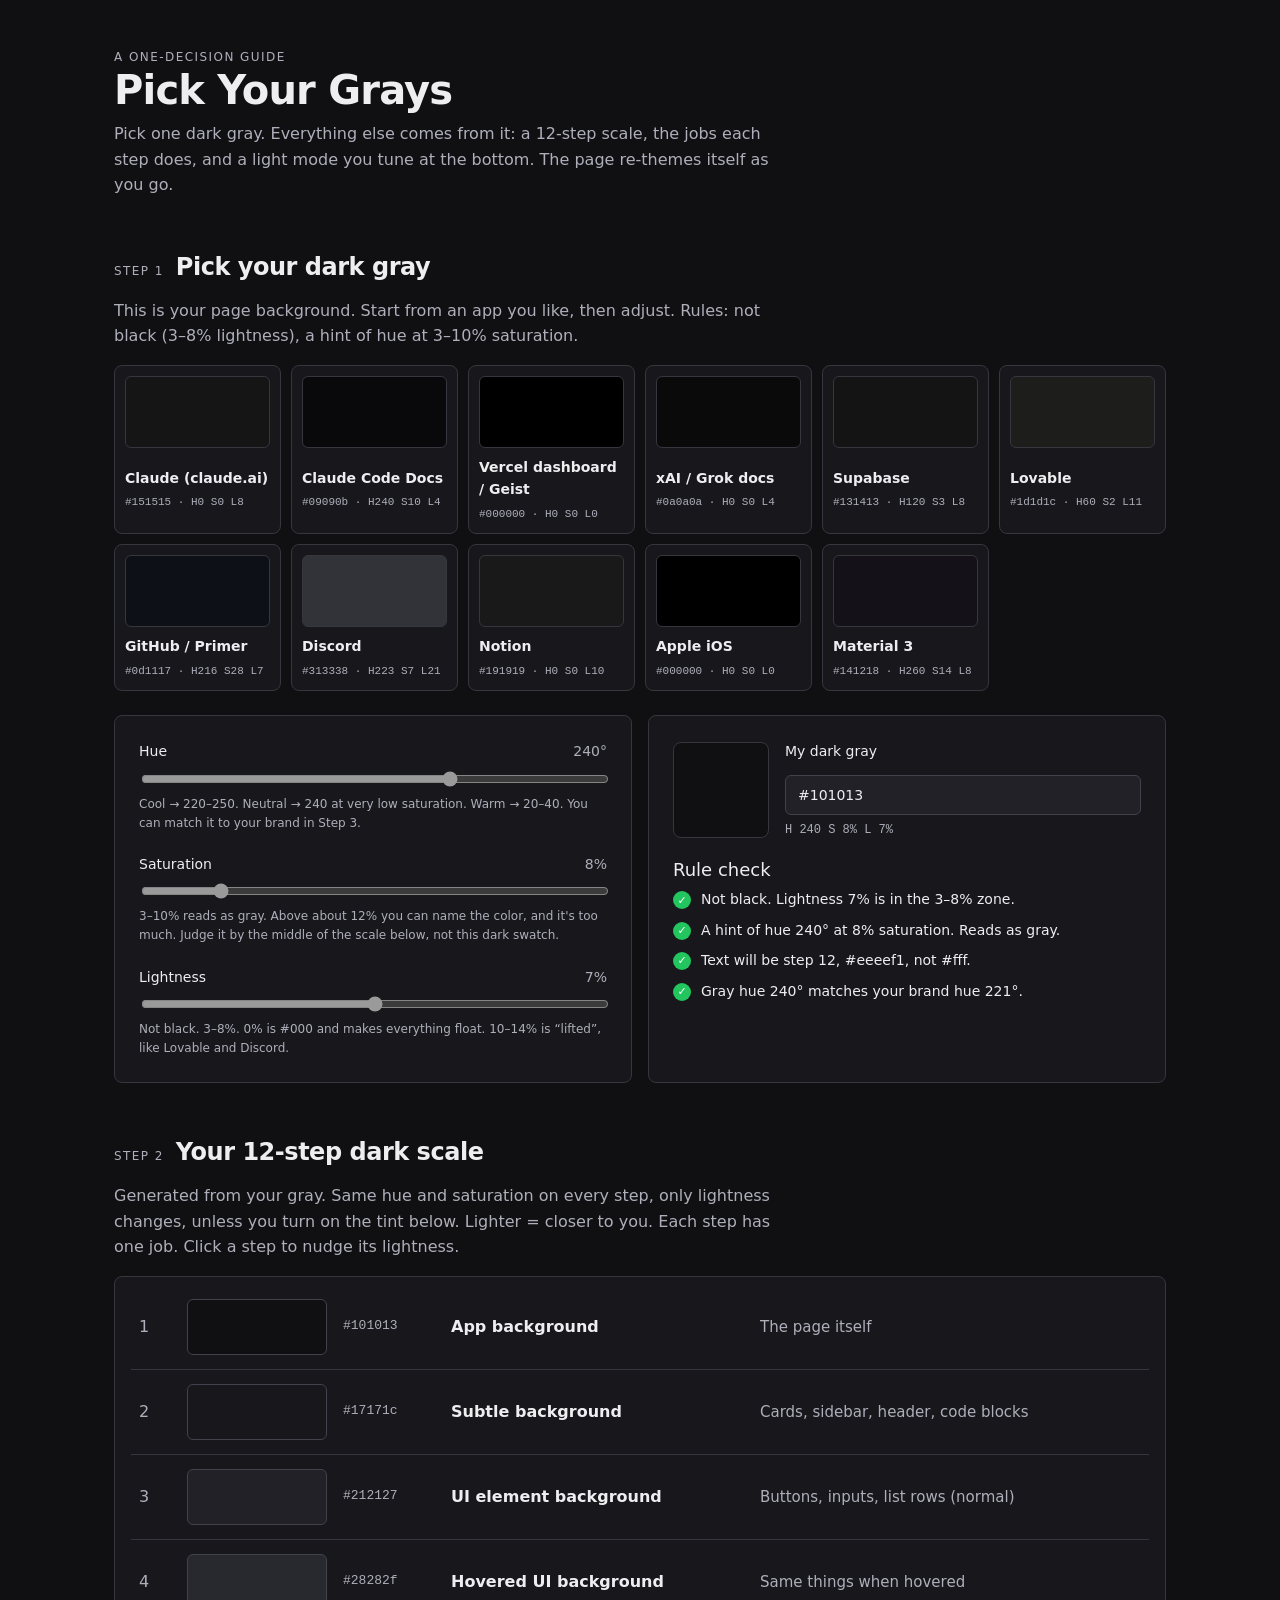
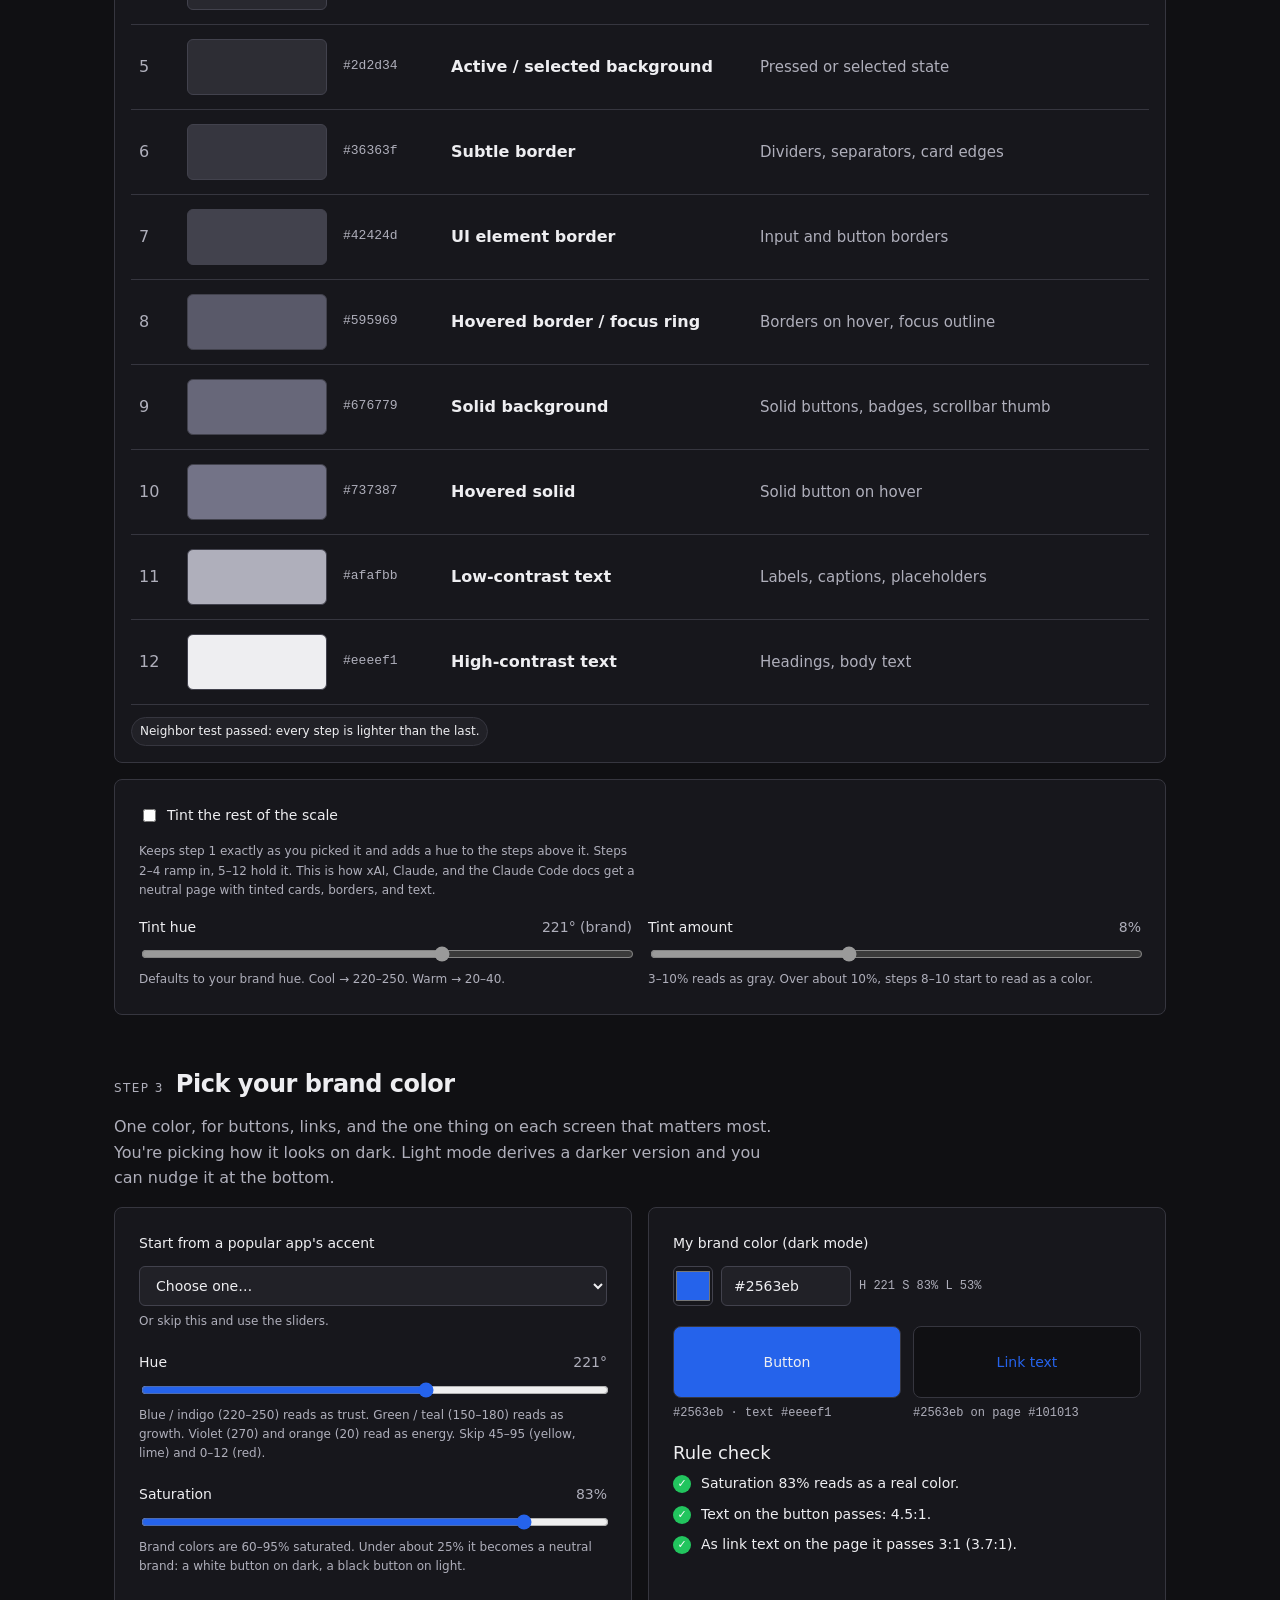
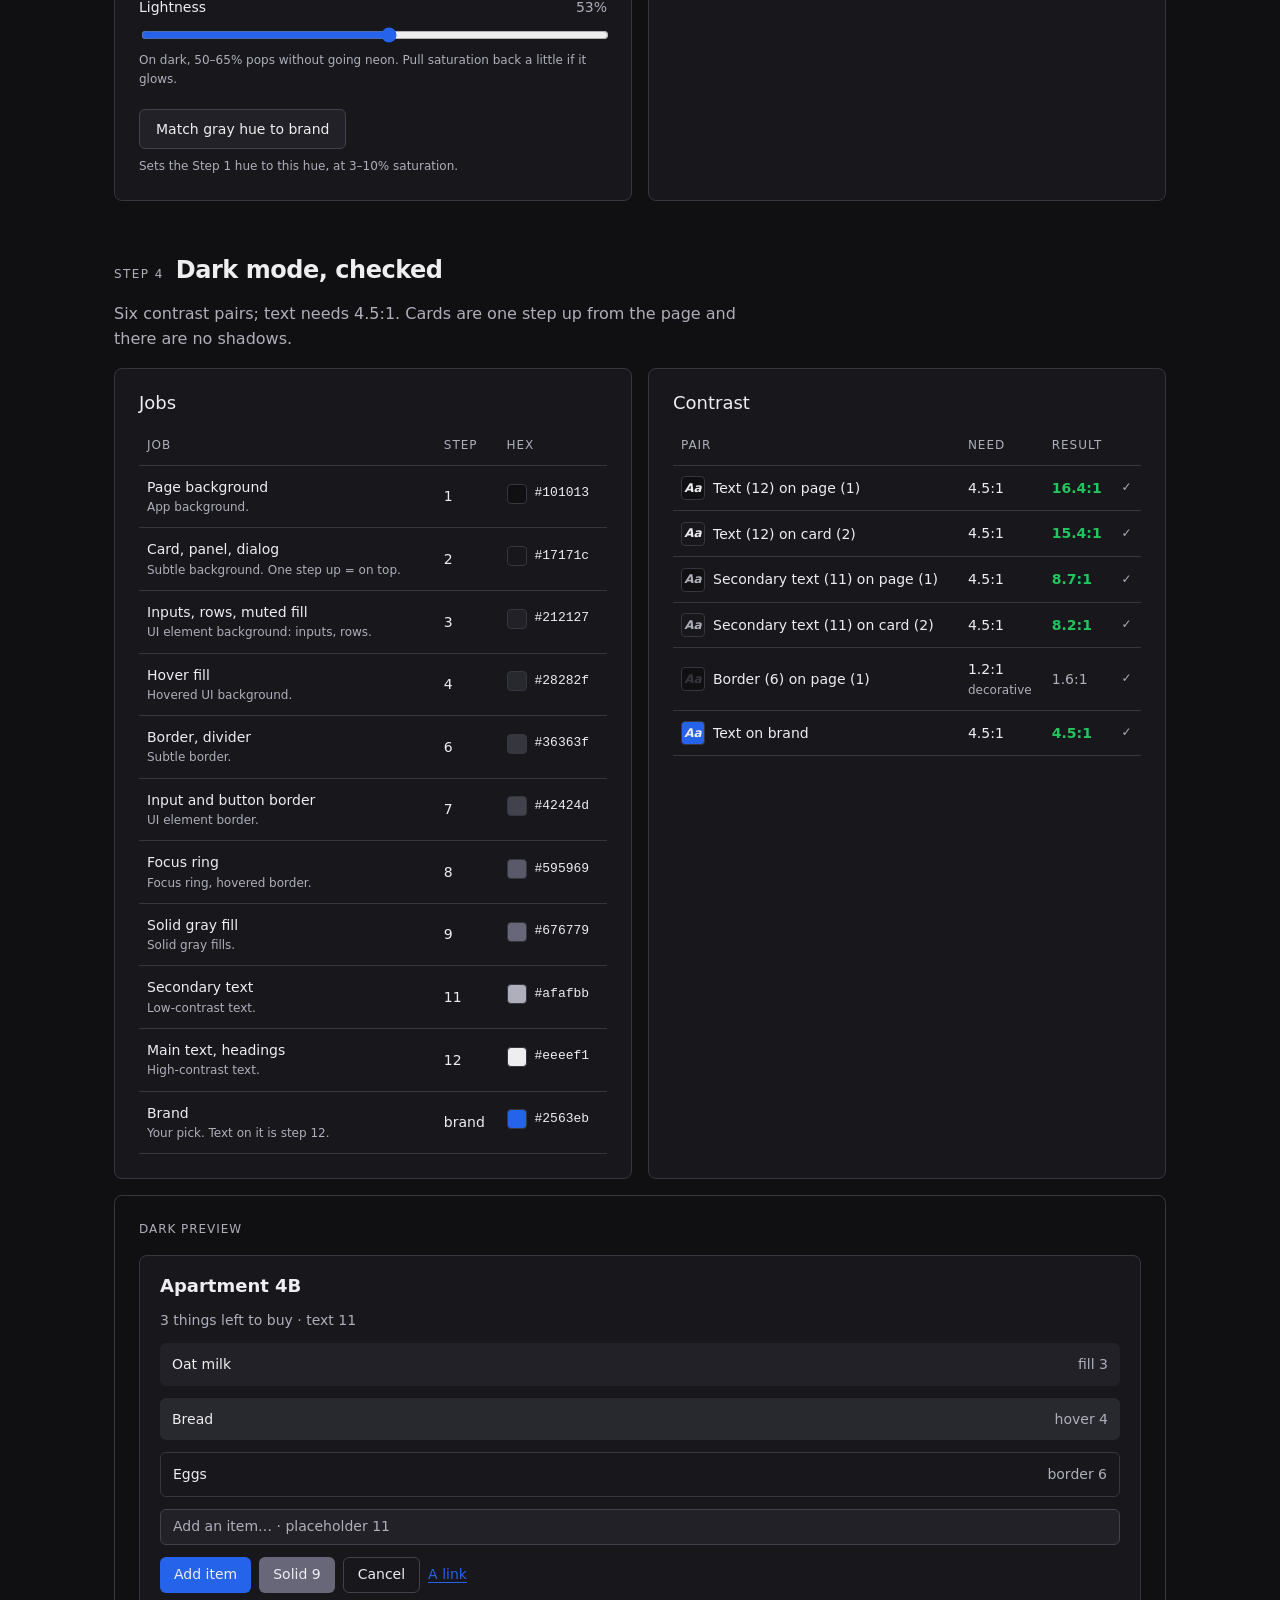
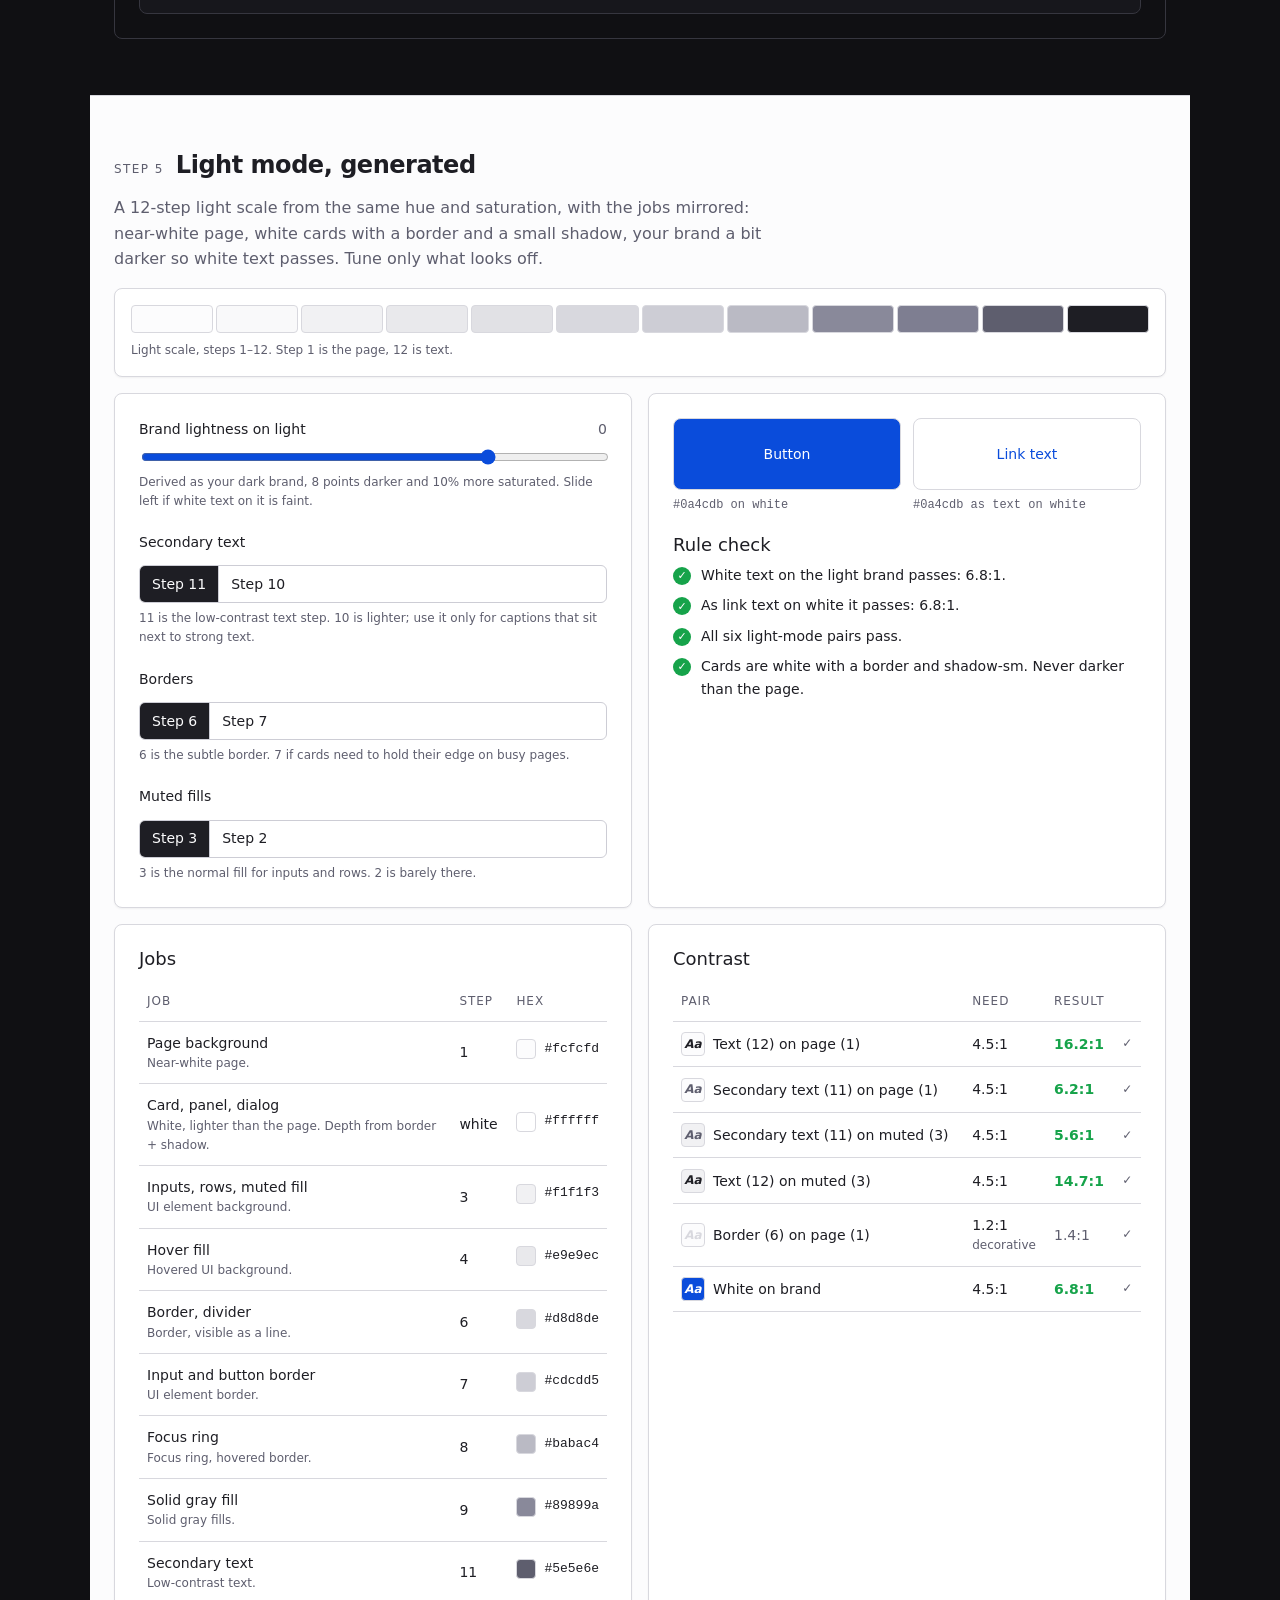
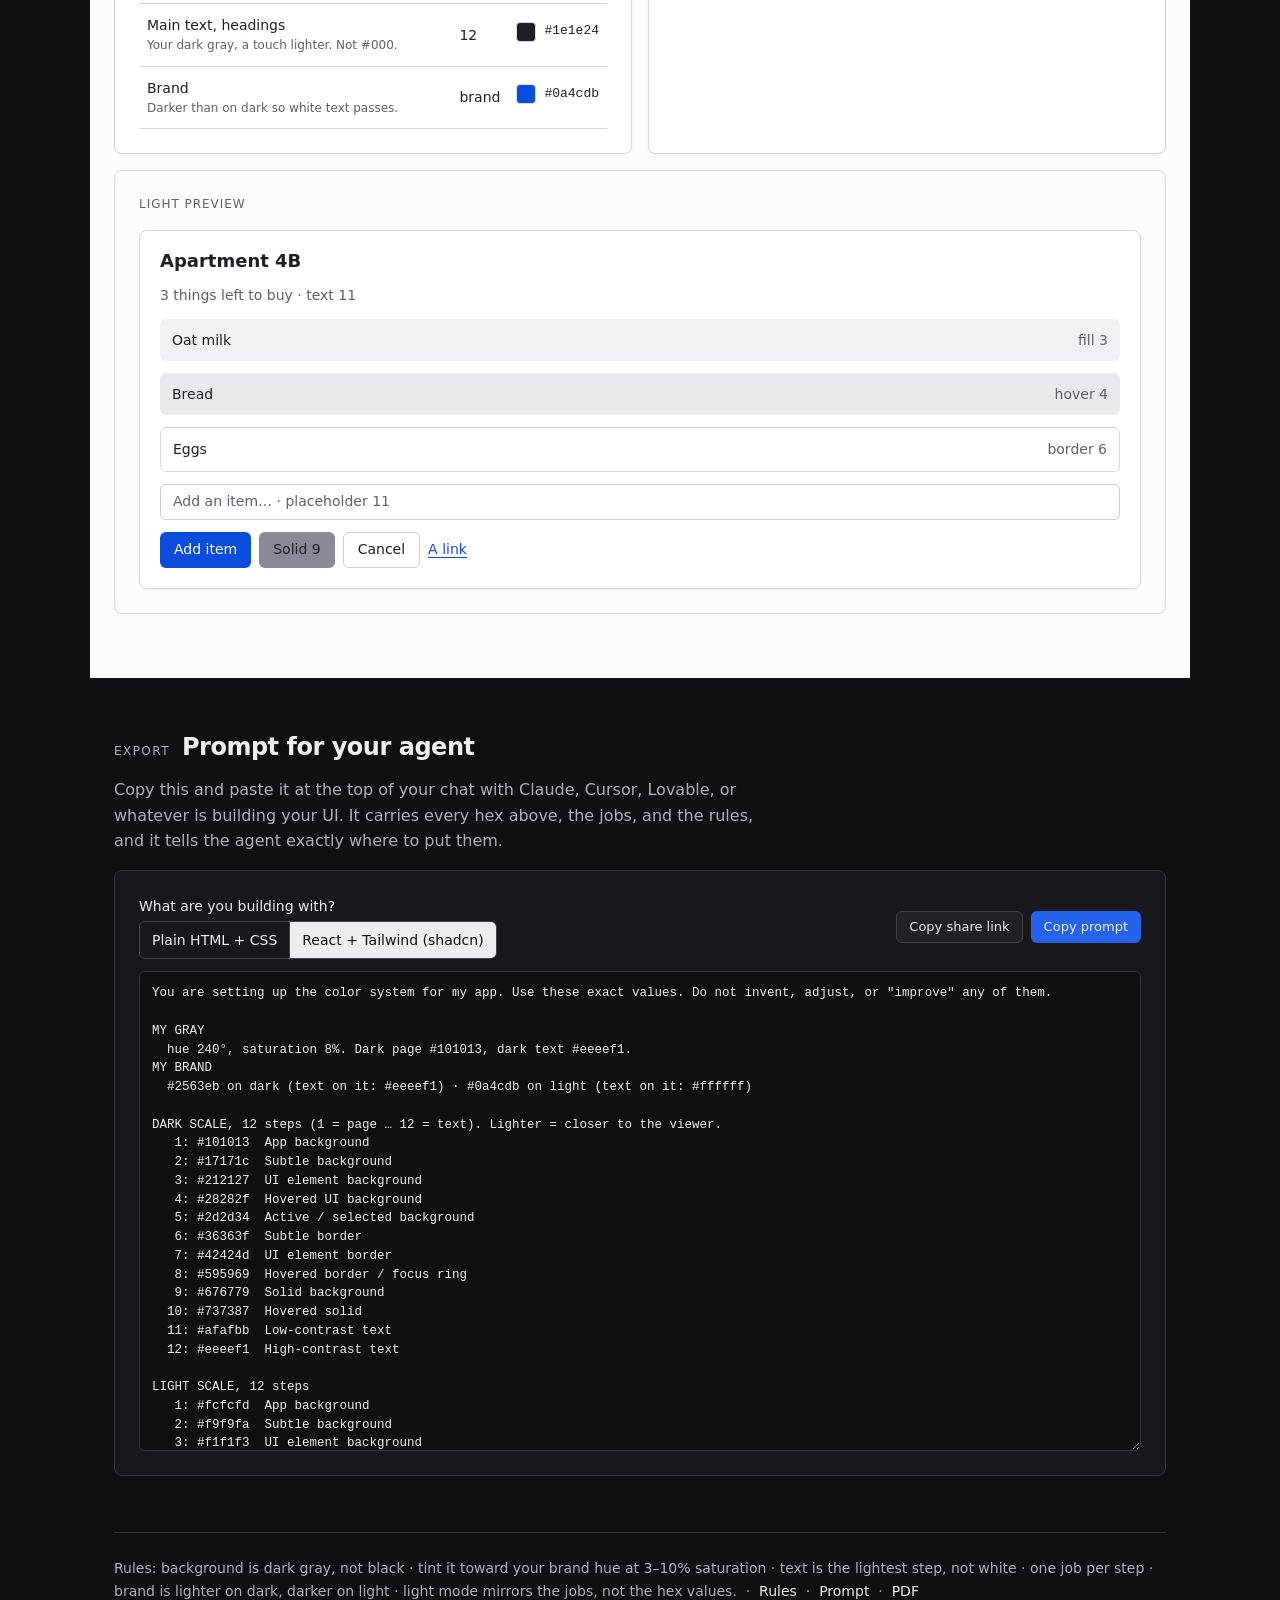
==== commit 2c658d68: "Remove the light-mode reference gallery Co-Authored-By: Claude Fable 5.1 <noreply@anthropic.com>" ====
--- a/tools/pick-your-grays/index.html
+++ b/tools/pick-your-grays/index.html
@@ -133,17 +133,6 @@
   .pv .btn { height: 36px; padding: 0 14px; border-radius: 6px; border: 0; font-size: 14px; font-weight: 500; display: inline-flex; align-items: center; width: max-content; }
   .pv .inp { height: 36px; border-radius: 6px; display: flex; align-items: center; padding: 0 12px; font-size: 14px; }
   .pv .tag { font-size: 12px; letter-spacing: .08em; text-transform: uppercase; }
-
-  /* light gallery */
-  .gallery { display: grid; gap: 12px; grid-template-columns: 1fr; }
-  @media (min-width: 640px) { .gallery { grid-template-columns: 1fr 1fr; } }
-  @media (min-width: 960px) { .gallery { grid-template-columns: 1fr 1fr 1fr; } }
-  .pal { display: grid; gap: 10px; padding: 16px; }
-  .pal .head { display: flex; justify-content: space-between; align-items: baseline; gap: 8px; }
-  .pal .head b { font-weight: 600; font-size: 15px; }
-  .pal .strip { display: grid; grid-template-columns: repeat(5, 1fr); gap: 3px; }
-  .pal .strip i { display: block; height: 40px; border-radius: 4px; border: 1px solid var(--border); }
-  .pal .k { display: grid; grid-template-columns: repeat(5, 1fr); gap: 3px; font-size: 10px; color: var(--text2); text-align: center; }
 
   /* export */
   .tabs { display: flex; flex-wrap: wrap; gap: 4px; }
@@ -346,11 +335,6 @@
         </div>
       </div>
       <div id="previewLight"></div>
-      <div>
-        <h3>How popular apps do light mode</h3>
-        <p class="muted small" style="margin:4px 0 12px">For reference only. Page, muted, border, secondary text, main text.</p>
-        <div class="gallery" id="galleryLight"></div>
-      </div>
     </section>
   </div>
 
@@ -553,15 +537,6 @@
       <div class="big" style="background:${e.dark.page}"></div>
       <div><b>${esc(e.name)}</b><span class="meta mono">${e.dark.page} · H${h} S${s} L${l}</span></div>
     </button>`;
-  }).join('');
-  $('galleryLight').innerHTML = EXAMPLES.map(e => {
-    if (!e.light) return '';
-    const l = e.light;
-    return `<div class="card pal">
-      <div class="head"><b>${esc(e.name)}</b><span class="xs muted">${esc(e.tint)}</span></div>
-      <div class="strip">${['page', 'muted', 'border', 'secondaryText', 'text'].map(k => `<i style="background:${l[k]}" title="${k} ${l[k]}"></i>`).join('')}</div>
-      <div class="k"><span>page</span><span>muted</span><span>border</span><span>2nd text</span><span>text</span></div>
-    </div>`;
   }).join('');
   $('brandPick').innerHTML = '<option value="">Choose one…</option>' + EXAMPLES.map((e, i) => e.brand ? `<option value="${i}">${esc(e.name)} · ${e.brand.hex}</option>` : '').join('');
 }
